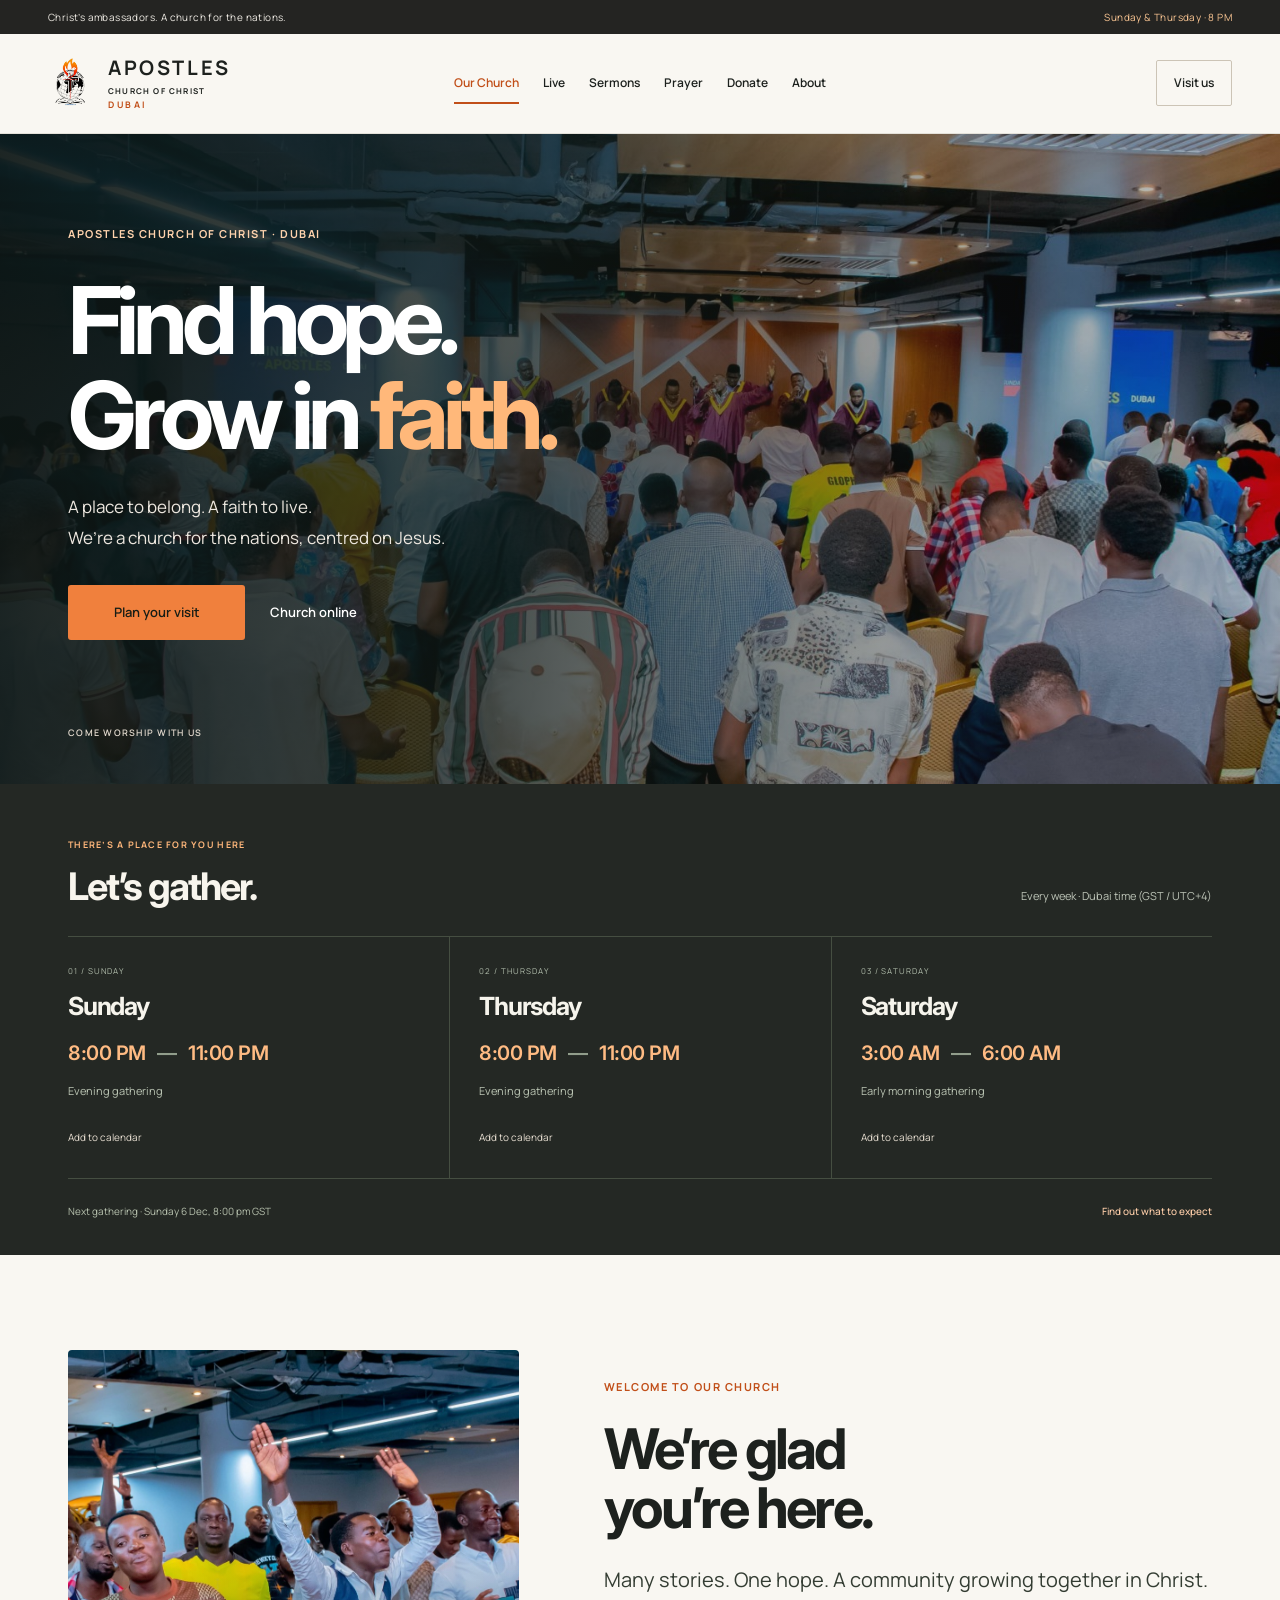
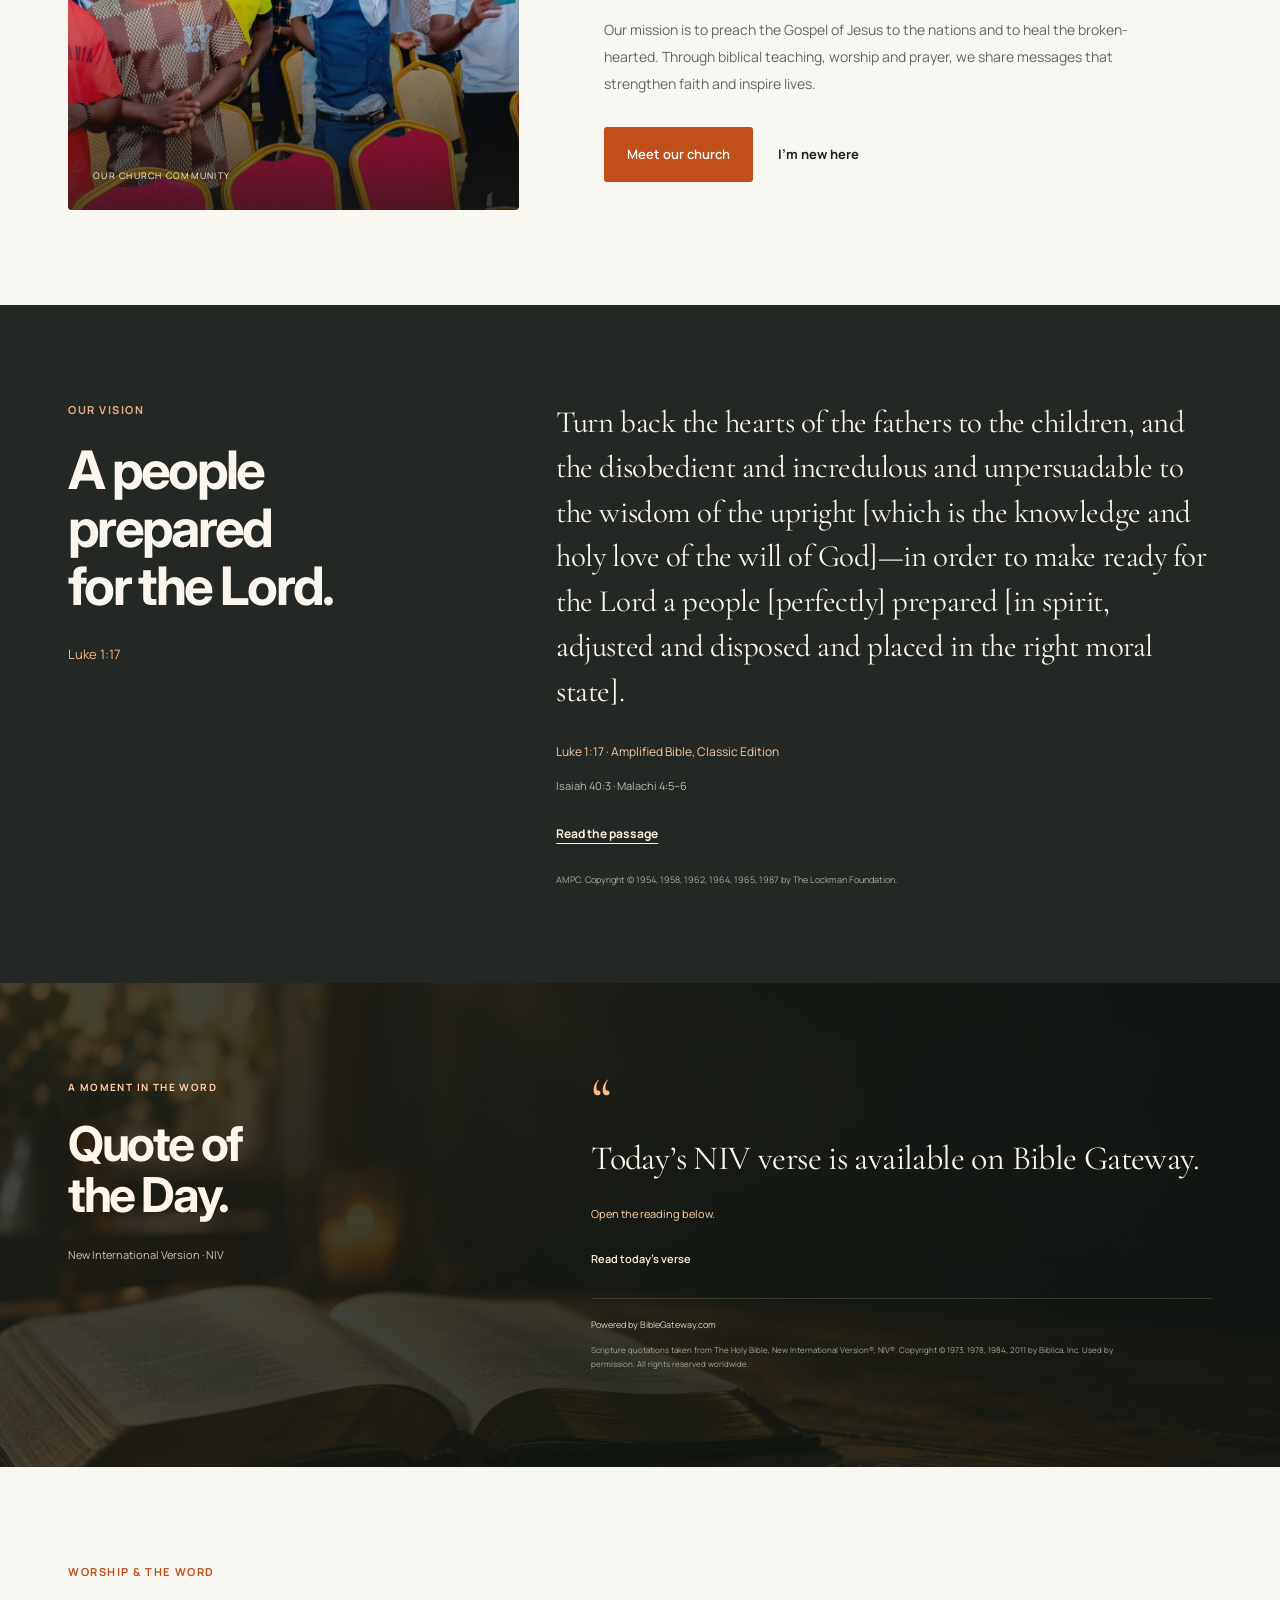
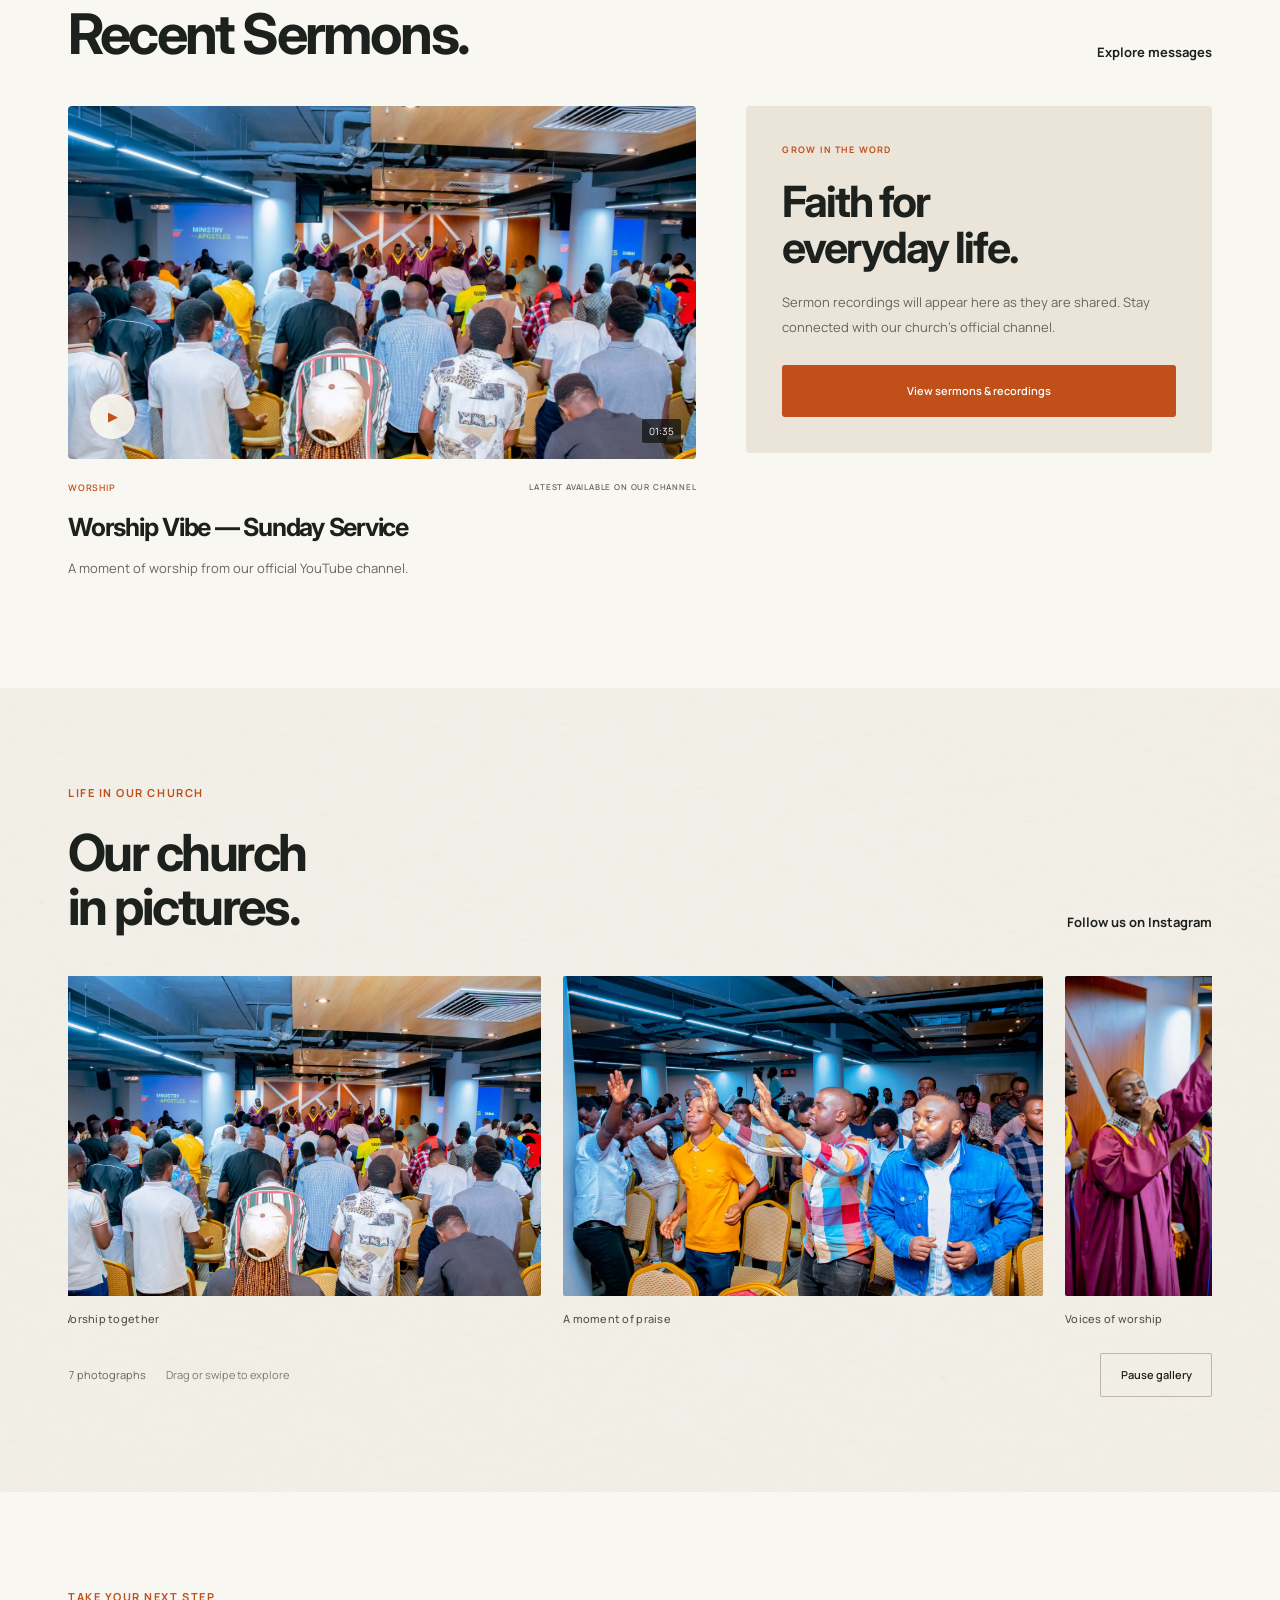
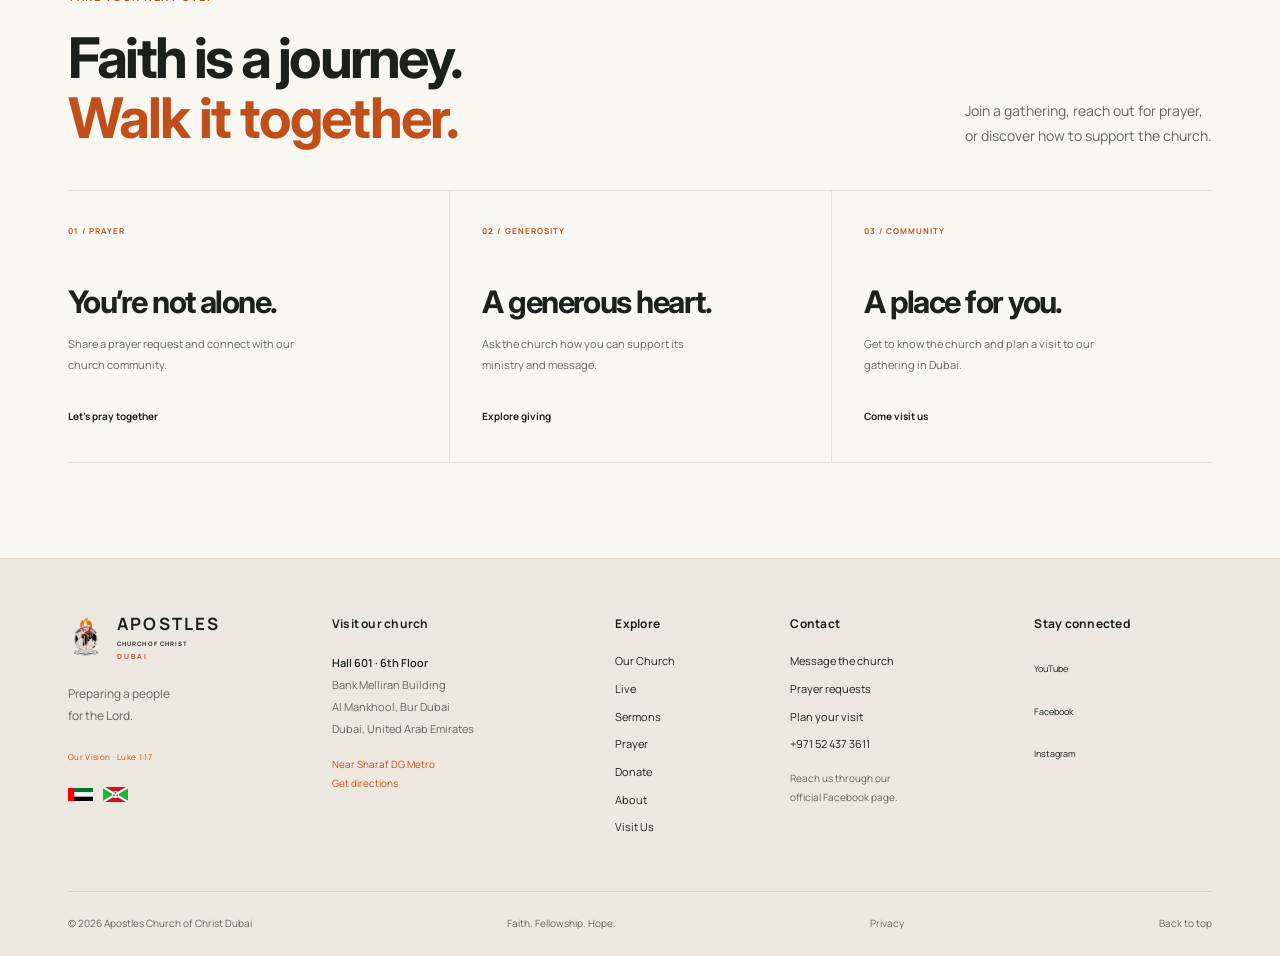
==== index.html @ d935168f "Add files via upload" ====
<!doctype html>
<html lang="en"><head><meta charset="utf-8"><meta name="viewport" content="width=device-width,initial-scale=1,viewport-fit=cover"><title>Our Church — Apostles Church of Christ Dubai</title><meta name="description" content="A place to belong. A faith to live. Meet Apostles Church of Christ Dubai, worship online, and connect with our community."><meta name="theme-color" content="#f9f7f2"><meta property="og:title" content="Our Church — Apostles Church of Christ Dubai"><meta property="og:description" content="A place to belong. A faith to live. Meet Apostles Church of Christ Dubai, worship online, and connect with our community."><meta property="og:type" content="website"><link rel="icon" href="assets/logo.png"><link rel="stylesheet" href="assets/fonts.css"><link rel="stylesheet" href="styles.css"><script src="config.js" defer></script><script src="assets/hls.min.js" defer></script><script src="welcome.js" defer></script><script src="app.js" defer></script><script src="schedule.js" defer></script><script src="church.js" defer></script><script src="gallery.js" defer></script></head><body id="top" data-page="our-church"><div class="welcome-intro" id="welcome-intro" role="dialog" aria-modal="true" aria-labelledby="welcome-title" hidden><div class="welcome-glow" aria-hidden="true"></div><div class="welcome-inner"><div class="welcome-logo"><span class="welcome-ring" aria-hidden="true"></span><img src="assets/logo.png" width="180" height="192" alt=""></div><p class="welcome-eyebrow">APOSTLES CHURCH OF CHRIST · DUBAI</p><h2 id="welcome-title">Welcome to<br><em>Our Church</em></h2><p class="welcome-tagline">Faith. Fellowship. Hope.</p><span class="welcome-progress" aria-hidden="true"></span><button id="welcome-skip" type="button">Enter the website </button></div></div><a class="skip-link" href="#main">Skip to content</a><div class="topline"><span>Christ’s ambassadors. A church for the nations.</span><a href="visit.html">Sunday &amp; Thursday · 8 PM </a></div>
    <header class="header"><div class="header-brand"><a class="brand" href="index.html" aria-label="Apostles Church of Christ Dubai home"><img src="assets/logo.png" width="54" height="58" alt="Apostles Church of Christ logo"><span>APOSTLES<span class="brand-small">CHURCH OF CHRIST <b>DUBAI</b></span></span></a></div><button class="menu-toggle" aria-controls="navigation" aria-expanded="false" aria-label="Open menu"><span></span><span></span></button><nav id="navigation" aria-label="Main navigation"><a href="index.html" aria-current="page">Our Church</a><a href="live.html">Live</a><a href="sermons.html">Sermons</a><a href="prayer.html">Prayer</a><a href="donate.html">Donate</a><a href="about.html">About</a></nav><a class="header-visit" href="visit.html"> Visit us </a></header><main id="main"><section class="photo-hero" id="home"><img class="photo-hero-bg" src="assets/gallery/worship-hall.jpg" alt="" width="1536" height="1024" fetchpriority="high"><div class="hero-shade"></div><div class="wrap photo-hero-inner"><p class="eyebrow" data-reveal>APOSTLES CHURCH OF CHRIST · DUBAI</p><h1 data-reveal>Find hope.<br>Grow in <span>faith.</span></h1><p class="photo-hero-description" data-reveal>A place to belong. A faith to live.<br>We’re a church for the nations, centred on Jesus.</p><div class="actions" data-reveal><a class="button" href="visit.html">Plan your visit</a><a class="hero-outline" href="live.html">Church online</a></div><div class="hero-bottom"><a href="#service-times">COME WORSHIP WITH US</a></div></div></section><section class="service-section" id="service-times"><div class="wrap"><div class="service-heading"><div><p class="eyebrow">THERE’S A PLACE FOR YOU HERE</p><h2 data-reveal>Let’s gather.</h2></div><p>Every week · Dubai time (GST / UTC+4)</p></div><div class="service-grid"><article class="service-card" data-reveal><span class="service-index">01 / SUNDAY</span><h3>Sunday</h3><p class="service-clock">8:00 PM <span>—</span> 11:00 PM</p><p>Evening gathering</p><button class="calendar-link" data-add-calendar="sunday">Add to calendar </button></article><article class="service-card" data-reveal><span class="service-index">02 / THURSDAY</span><h3>Thursday</h3><p class="service-clock">8:00 PM <span>—</span> 11:00 PM</p><p>Evening gathering</p><button class="calendar-link" data-add-calendar="thursday">Add to calendar </button></article><article class="service-card" data-reveal><span class="service-index">03 / SATURDAY</span><h3>Saturday</h3><p class="service-clock">3:00 AM <span>—</span> 6:00 AM</p><p>Early morning gathering</p><button class="calendar-link" data-add-calendar="saturday">Add to calendar </button></article></div><div class="next-service"><p id="next-gathering">Join us on Sunday, Thursday or early Saturday morning.</p><a href="visit.html">Find out what to expect </a></div></div></section><section class="home-welcome section wrap"><div class="welcome-photo" data-reveal><img src="assets/gallery/congregation-worship.jpg" alt="Our church community worshipping together" width="1536" height="1024" loading="lazy"><span>OUR CHURCH COMMUNITY</span></div><div class="welcome-copy"><p class="eyebrow" data-reveal>WELCOME TO OUR CHURCH</p><h2 data-reveal>We’re glad<br>you’re here.</h2><p class="lead" data-reveal>Many stories. One hope. A community growing together in Christ.</p><p data-reveal>Our mission is to preach the Gospel of Jesus to the nations and to heal the broken-hearted. Through biblical teaching, worship and prayer, we share messages that strengthen faith and inspire lives.</p><div class="actions" data-reveal><a class="button" href="about.html">Meet our church </a><a class="text-link" href="visit.html">I’m new here </a></div></div></section><section class="church-vision section" id="our-vision"><div class="wrap vision-layout"><div class="vision-heading" data-reveal><p class="eyebrow">OUR VISION</p><h2>A people<br>prepared<br>for the Lord.</h2><p class="vision-book">Luke 1:17</p></div><div class="vision-scripture" data-reveal><blockquote>Turn back the hearts of the fathers to the children, and the disobedient and incredulous and unpersuadable to the wisdom of the upright [which is the knowledge and holy love of the will of God]—in order to make ready for the Lord a people [perfectly] prepared [in spirit, adjusted and disposed and placed in the right moral state].</blockquote><p class="vision-reference">Luke 1:17 · Amplified Bible, Classic Edition</p><p class="vision-cross-references">Isaiah 40:3 · Malachi 4:5–6</p><a class="text-link" href="https://www.biblegateway.com/passage/?search=Luke%201%3A17&amp;version=AMPC" target="_blank" rel="noopener noreferrer">Read the passage</a><p class="vision-credit">AMPC. Copyright © 1954, 1958, 1962, 1964, 1965, 1987 by The Lockman Foundation.</p></div></div></section><section class="daily-verse-section section" id="daily-verse"><img class="daily-verse-bg" src="assets/bible-background-v4.webp" alt="" width="1672" height="941" loading="lazy"><div class="verse-shade"></div><div class="wrap verse-content"><div class="verse-label" data-reveal><p class="eyebrow">A MOMENT IN THE WORD</p><h2>Quote of<br>the Day.</h2><p>New International Version · NIV</p></div><div class="verse-reading" data-reveal><span class="verse-quote-mark" aria-hidden="true">“</span><blockquote id="daily-verse-text">Take a moment to pause, reflect and read today’s NIV verse.</blockquote><p id="daily-verse-reference">NIV · Verse of the Day</p><p id="daily-verse-date" class="verse-date"></p><a id="daily-verse-link" class="verse-read-link" href="https://www.biblegateway.com/votd/get/?format=html&amp;version=NIV" target="_blank" rel="noopener noreferrer">Read today’s verse </a><div class="verse-attribution"><a href="https://www.biblegateway.com/" target="_blank" rel="noopener noreferrer">Powered by BibleGateway.com</a><p>Scripture quotations taken from The Holy Bible, New International Version®, NIV®. Copyright © 1973, 1978, 1984, 2011 by Biblica, Inc. Used by permission. All rights reserved worldwide.</p></div></div></div></section><section class="recent-section section wrap" id="messages"><div class="section-heading"><div><p class="eyebrow" data-reveal>WORSHIP &amp; THE WORD</p><h2 data-reveal>Recent Sermons.</h2></div><a class="text-link" href="sermons.html">Explore messages </a></div><div class="recent-sermon-grid"><article class="recording-feature" data-reveal><button class="recording-thumb" data-video="G9IpNCJlAVc" aria-label="Play Worship Vibe — Sunday Service"><img src="assets/gallery/worship-hall.jpg" alt="Photograph of our church worship gathering" width="1536" height="1024" loading="lazy"><span class="round-play" aria-hidden="true">▶</span><span class="video-duration">01:35</span></button><div class="recording-meta"><span>WORSHIP</span><span>LATEST AVAILABLE ON OUR CHANNEL</span></div><h3><button class="title-button" data-video="G9IpNCJlAVc">Worship Vibe — Sunday Service </button></h3><p>A moment of worship from our official YouTube channel.</p></article><div class="sermon-preview" data-reveal><p class="eyebrow">GROW IN THE WORD</p><h3>Faith for<br>everyday life.</h3><p>Sermon recordings will appear here as they are shared. Stay connected with our church’s official channel.</p><div id="recent-configured-sermons"></div><a class="button" href="sermons.html">View sermons &amp; recordings </a></div></div></section><section class="church-gallery section" id="church-gallery"><div class="wrap"><div class="section-heading"><div><p class="eyebrow" data-reveal>LIFE IN OUR CHURCH</p><h2 data-reveal>Our church<br>in pictures.</h2></div><a class="text-link" href="https://www.instagram.com/apostles_church_of_christ/" target="_blank" rel="noopener noreferrer">Follow us on Instagram</a></div><div class="gallery-shell" data-gallery data-gallery-mode="continuous"><div class="gallery-viewport" id="gallery-viewport" tabindex="0" role="region" aria-label="Church photographs"><div class="gallery-track"><div class="gallery-sequence"><figure class="gallery-slide"><img src="assets/gallery/worship-hall.jpg" alt="The church congregation worshipping with the choir at the front of the hall" width="1536" height="1024" loading="lazy" decoding="async" draggable="false"><figcaption>Worship together</figcaption></figure><figure class="gallery-slide"><img src="assets/gallery/congregation-praise.jpg" alt="Members of the congregation worshipping with hands raised" width="1536" height="1024" loading="lazy" decoding="async" draggable="false"><figcaption>A moment of praise</figcaption></figure><figure class="gallery-slide gallery-portrait"><img src="assets/gallery/choir-singer.jpg" alt="A choir singer holding a microphone and raising his hand during worship" width="1024" height="1536" loading="lazy" decoding="async" draggable="false"><figcaption>Voices of worship</figcaption></figure><figure class="gallery-slide"><img src="assets/gallery/choir-monochrome.jpg" alt="Black and white photograph of the church choir singing before the congregation" width="1536" height="1024" loading="lazy" decoding="async" draggable="false"><figcaption>Our church choir</figcaption></figure><figure class="gallery-slide"><img src="assets/gallery/congregation-worship.jpg" alt="The congregation singing and worshipping together" width="1536" height="1024" loading="lazy" decoding="async" draggable="false"><figcaption>Gathered in faith</figcaption></figure><figure class="gallery-slide"><img src="assets/gallery/choir-gathering.jpg" alt="The choir leading worship in front of the church congregation" width="1536" height="1024" loading="lazy" decoding="async" draggable="false"><figcaption>Worship and fellowship</figcaption></figure><figure class="gallery-slide"><img src="assets/gallery/congregation-seated.jpg" alt="The congregation seated together during a church gathering" width="1536" height="1024" loading="lazy" decoding="async" draggable="false"><figcaption>Life in our church</figcaption></figure></div></div></div><div class="gallery-toolbar"><p class="gallery-position">7 photographs <span>Drag or swipe to explore</span></p><div class="gallery-controls"><button type="button" data-gallery-pause aria-controls="gallery-viewport" hidden>Pause gallery</button></div></div></div></div></section><section class="pathways wrap section"><div class="section-heading"><div><p class="eyebrow">TAKE YOUR NEXT STEP</p><h2>Faith is a journey.<br><em>Walk it together.</em></h2></div><p>Join a gathering, reach out for prayer,<br>or discover how to support the church.</p></div><div class="pathway-grid"><a href="prayer.html" class="pathway"><span class="pathway-number">01 / PRAYER</span><h3>You’re not alone.</h3><p>Share a prayer request and connect with our church community.</p><span class="text-link">Let’s pray together </span></a><a href="donate.html" class="pathway"><span class="pathway-number">02 / GENEROSITY</span><h3>A generous heart.</h3><p>Ask the church how you can support its ministry and message.</p><span class="text-link">Explore giving </span></a><a href="visit.html" class="pathway"><span class="pathway-number">03 / COMMUNITY</span><h3>A place for you.</h3><p>Get to know the church and plan a visit to our gathering in Dubai.</p><span class="text-link">Come visit us </span></a></div></section></main><footer class="footer-new"><div class="wrap"><div class="footer-grid"><div class="footer-brand"><a class="brand" href="index.html" aria-label="Apostles Church of Christ Dubai home"><img src="assets/logo.png" width="54" height="58" alt="Apostles Church of Christ logo"><span>APOSTLES<span class="brand-small">CHURCH OF CHRIST <b>DUBAI</b></span></span></a><p>Preparing a people<br>for the Lord.</p><a class="footer-scripture" href="about.html#our-vision">Our Vision · Luke 1:17</a><div class="footer-flags" aria-label="United Arab Emirates and Burundi"><img src="assets/flag-uae.svg" width="25" height="15" alt="United Arab Emirates flag" title="United Arab Emirates"><img src="assets/flag-burundi.svg" width="25" height="15" alt="Burundi flag" title="Burundi"></div></div><div class="footer-column"><h2>Visit our church</h2><address><strong>Hall 601 · 6th Floor</strong><br>Bank Melliran Building<br>Al Mankhool, Bur Dubai<br>Dubai, United Arab Emirates</address><a class="footer-map" href="https://www.google.com/maps/search/?api=1&query=Bank+Melliran+Building+Al+Mankhool+Bur+Dubai" target="_blank" rel="noopener noreferrer">Near Sharaf DG Metro<br>Get directions</a></div><div class="footer-column"><h2>Explore</h2><a href="index.html">Our Church</a><a href="live.html">Live</a><a href="sermons.html">Sermons</a><a href="prayer.html">Prayer</a><a href="donate.html">Donate</a><a href="about.html">About</a><a href="visit.html">Visit Us</a></div><div class="footer-column"><h2>Contact</h2><a href="https://www.facebook.com/apostlesdubai/" target="_blank" rel="noopener noreferrer">Message the church</a><a href="prayer.html">Prayer requests</a><a href="visit.html">Plan your visit</a><a class="configured-email" hidden></a><a class="configured-phone" href="tel:+971524373611">+971 52 437 3611</a><p>Reach us through our<br>official Facebook page.</p></div><div class="footer-column"><h2>Stay connected</h2><a class="social-pill" href="https://www.youtube.com/@Apostleschurchofchristdubai" target="_blank" rel="noopener noreferrer">YouTube</a><a class="social-pill" href="https://www.facebook.com/apostlesdubai/" target="_blank" rel="noopener noreferrer">Facebook</a><a class="social-pill" href="https://www.instagram.com/apostles_church_of_christ/" target="_blank" rel="noopener noreferrer">Instagram</a></div></div><div class="footer-bottom"><span>© <span id="year">2026</span> Apostles Church of Christ Dubai</span><span>Faith. Fellowship. Hope.</span><button class="subtle-link" id="privacy-open">Privacy</button><a href="#top">Back to top</a></div></div></footer><div class="toast" id="toast" role="status" aria-live="polite"></div><dialog id="video-dialog" class="video-dialog" aria-labelledby="video-dialog-title"><div class="dialog-bar"><h2 id="video-dialog-title">Worship Vibe</h2><button class="close-dialog" aria-label="Close video">Close</button></div><div id="dialog-player"></div><p>Having trouble playing? <a href="https://www.youtube.com/watch?v=G9IpNCJlAVc" target="_blank" rel="noopener noreferrer">Watch on YouTube </a></p></dialog><dialog id="privacy-dialog" class="privacy-dialog" aria-labelledby="privacy-title"><div class="dialog-bar"><h2 id="privacy-title">Your privacy</h2><button class="close-dialog" aria-label="Close privacy notice">Close</button></div><p>This website does not use analytics, advertising cookies or accounts. Prayer drafts stay in this page’s memory and are cleared when you leave or reload. They are not sent or stored by this website. A temporary browser-tab flag remembers that you have seen the welcome animation; it contains no personal information.</p><p>A prayer request is shared only when you copy it and choose to send it yourself through the church’s Facebook page. The daily NIV verse connects to Bible Gateway automatically. Any configured donation checkout belongs to its external provider; this website does not process payments.</p><p>YouTube connects only after you choose to play a YouTube video or open a YouTube link. YouTube, Facebook and payment providers use their own privacy policies. The church introduction, images and fonts are hosted with this website.</p></dialog><noscript><div class="noscript">The video controls and prayer draft need JavaScript. You can still read our church information and visit <a href="https://www.youtube.com/@Apostleschurchofchristdubai">YouTube</a> or <a href="https://www.facebook.com/apostlesdubai/">Facebook</a>.</div></noscript></body></html>
---- assets/fonts.css ----
@font-face {
  font-family: 'Cormorant Garamond';
  font-style: normal;
  font-weight: 400;
  font-display: swap;
  src: url(fonts/font-0.ttf) format('truetype');
}
@font-face {
  font-family: 'Cormorant Garamond';
  font-style: normal;
  font-weight: 500;
  font-display: swap;
  src: url(fonts/font-1.ttf) format('truetype');
}
@font-face {
  font-family: 'Cormorant Garamond';
  font-style: normal;
  font-weight: 600;
  font-display: swap;
  src: url(fonts/font-2.ttf) format('truetype');
}
@font-face {
  font-family: 'Manrope';
  font-style: normal;
  font-weight: 400;
  font-display: swap;
  src: url(fonts/font-3.ttf) format('truetype');
}
@font-face {
  font-family: 'Manrope';
  font-style: normal;
  font-weight: 500;
  font-display: swap;
  src: url(fonts/font-4.ttf) format('truetype');
}
@font-face {
  font-family: 'Manrope';
  font-style: normal;
  font-weight: 600;
  font-display: swap;
  src: url(fonts/font-5.ttf) format('truetype');
}
@font-face {
  font-family: 'Manrope';
  font-style: normal;
  font-weight: 700;
  font-display: swap;
  src: url(fonts/font-6.ttf) format('truetype');
}

@font-face {
  font-family: 'Inter';
  font-style: normal;
  font-weight: 100 900;
  font-display: swap;
  src: url(fonts/Inter-variable.ttf) format('truetype');
}
---- styles.css ----
:root{--paper:#f9f7f2;--white:#fff;--ink:#242422;--muted:#66655f;--line:#e4e1d9;--orange:#b74713;--orange-bright:#ff8a00;--red:#b62817;--serif:'Cormorant Garamond',Georgia,serif;--sans:Manrope,Arial,sans-serif}*{box-sizing:border-box}html{scroll-behavior:smooth;scroll-padding-top:100px}body{margin:0;background:var(--paper);color:var(--ink);font-family:var(--sans);font-size:14px;line-height:1.8}button,a,input{ -webkit-tap-highlight-color:transparent}a{color:inherit;text-decoration:none}button{font:inherit;color:inherit;cursor:pointer}button:disabled{cursor:wait}button,a{touch-action:manipulation}img{max-width:100%;display:block}button{border:0}button:focus-visible,a:focus-visible,summary:focus-visible,audio:focus-visible{outline:3px solid var(--orange);outline-offset:5px}[hidden]{display:none!important}::selection{background:#ffd7bb}.wrap{max-width:1240px;margin:auto;padding:0 48px}.topline{padding:8px 48px;background:#242422;color:#eeeae3;display:flex;justify-content:space-between;font-size:10px;letter-spacing:.04em}.topline a{color:#fbc693}.header{max-width:1440px;margin:auto;padding:22px 48px;display:flex;justify-content:space-between;align-items:center;gap:30px}.brand{display:flex;align-items:center;gap:13px;line-height:1.15;font-size:20px;letter-spacing:.13em;font-weight:700}.brand img{object-fit:contain;width:47px;height:54px;mix-blend-mode:multiply}.brand-small{display:block;font-size:8px;letter-spacing:.15em;margin-top:7px}.brand-small b{display:block;margin-top:5px;color:var(--orange);font-size:9px;letter-spacing:.28em}nav{display:flex;align-items:center;gap:28px;font-size:12px;font-weight:600}nav>a:not(.button){position:relative}nav>a:not(.button):hover{color:var(--orange)}.button{display:inline-flex;align-items:center;justify-content:center;gap:25px;background:var(--orange);color:white;padding:15px 22px;min-height:50px;font-size:12px;font-weight:600;border-radius:3px;transition:background .2s,transform .2s}.button:hover{background:#933910;transform:translateY(-2px)}.button span{font-size:18px;line-height:1}.button-small{padding:11px 18px;min-height:44px;gap:20px}.menu-toggle{display:none}.hero{display:grid;grid-template-columns:1.05fr 1fr;gap:35px;padding-top:32px;padding-bottom:62px;align-items:center}.eyebrow{font-size:10px;font-weight:700;letter-spacing:.18em;text-transform:uppercase;color:var(--orange);margin:0 0 23px}.tiny-cross{font-size:19px;vertical-align:middle;margin-right:8px}h1,h2,h3,p{margin-top:0}h1,h2,h3{font-family:var(--serif);font-weight:500;line-height:1.04;letter-spacing:-.04em}h1{font-size:clamp(60px,5.8vw,85px);margin-bottom:26px}h1 em,h2 em{font-weight:400;color:var(--orange);letter-spacing:-.035em}h2{font-size:58px;margin-bottom:0}h3{font-size:34px;letter-spacing:-.025em}.hero-description{font-size:14px;line-height:1.9;color:var(--muted);margin-bottom:28px}.actions{display:flex;align-items:center;gap:25px;flex-wrap:wrap}.text-link{display:inline-flex;align-items:center;gap:15px;font-size:12px;font-weight:700;background:none;padding:0}.text-link:hover,.subtle-link:hover{color:var(--orange)}.play-outline{width:30px;height:30px;border:1px solid #bdbbb4;border-radius:50%;display:grid;place-items:center;font-size:19px}.hero-note{display:flex;align-items:center;gap:15px;color:var(--muted);font-size:10px;letter-spacing:.09em;margin-top:48px}.note-line{width:33px;height:1px;background:var(--orange)}.hero-art{position:relative;height:570px;margin-left:8px;margin-right:12px;border-radius:220px 220px 4px 4px;background:#331227}.pastor{height:100%;width:100%;object-fit:cover;object-position:center 25%;border-radius:inherit}.hero-art:before{content:'';position:absolute;border:1px solid #e9c5a0;border-radius:inherit;inset:15px -12px -12px 12px;z-index:-1}.hero-art:after{content:'';position:absolute;inset:0;background:linear-gradient(0deg,rgba(12,7,12,.75),transparent 55%);border-radius:inherit;pointer-events:none}.photo-label{position:absolute;left:28px;bottom:28px;color:white;z-index:1;display:flex;gap:15px;align-items:center;font-size:12px;line-height:1.8}.photo-label strong{font-weight:500;color:#fff1dc}.label-cross{font-size:33px;color:#ffb366}.vertical-label{position:absolute;top:47%;right:-42px;writing-mode:vertical-rl;font-size:8px;letter-spacing:.22em;color:var(--muted)}.welcome-strip{display:flex;justify-content:space-between;align-items:center;border-top:1px solid var(--line);border-bottom:1px solid var(--line);padding-top:25px;padding-bottom:25px;gap:20px}.welcome-strip>div{display:flex;align-items:center;gap:17px}.strip-icon{font-size:27px;color:var(--orange)}.welcome-strip strong{display:block;font-size:12px}.welcome-strip small{font-size:11px;color:var(--muted)}.section{padding-top:100px;padding-bottom:100px}.about{display:grid;grid-template-columns:1fr 1.1fr;gap:80px}.about-copy{padding-top:25px}.about-copy .lead{font-size:20px;line-height:1.65;font-weight:500;margin-bottom:23px}.about-copy>p:not(.lead){color:var(--muted);font-size:13px;margin-bottom:28px;line-height:2}.scripture{background:#eee9e1;text-align:center;padding:55px 0;position:relative;overflow:hidden}.scripture .wrap{position:relative}.quote-mark{font-family:var(--serif);color:var(--orange);font-size:70px;display:block;line-height:.8}.scripture blockquote{font-family:var(--serif);font-size:43px;line-height:1.15;margin:7px auto 25px}.scripture blockquote em{color:var(--orange)}.scripture p{font-size:9px;letter-spacing:.19em;font-weight:600;margin:0}.scripture-decoration{position:absolute;right:60px;top:20px;font-size:125px;color:#dbd1c4;font-weight:400}.online{background:#252725;color:#f9f7f2}.section-heading{display:flex;align-items:end;justify-content:space-between;gap:30px;margin-bottom:42px}.section-heading>p{font-size:12px;color:var(--muted);margin:0;max-width:330px}.online h2 em{color:#ffb77d}.online .eyebrow{color:#ffb77d}.online .section-heading>p{color:#b9bcb6}.online-grid{display:grid;grid-template-columns:1.55fr 1fr;gap:40px}.screen{background:#1b1d1b;border:1px solid #474a44;border-radius:5px;align-self:start;overflow:hidden}.screen-top{display:flex;align-items:center;gap:8px;padding:13px 17px;font-size:10px;letter-spacing:.03em}.screen-time{margin-left:auto;color:#a4a7a0;font-size:9px}.status-dot{height:6px;width:6px;border-radius:50%;background:#b5b9ac}.status-dot.available{background:#ff994b}.player-area{aspect-ratio:16/9;position:relative;background:#161716}.player-area>img,.player-area>video,.player-area>iframe{width:100%;height:100%;object-fit:cover;border:0;position:absolute;inset:0}.player-area .intro-play{position:absolute;inset:0;display:flex;align-items:center;justify-content:end;flex-direction:column;gap:8px;padding-bottom:22px;background:linear-gradient(0deg,#14191477,transparent 35%);color:white}.intro-play>span{width:36px;height:36px;border:1px solid #ffffff7f;border-radius:50%;display:grid;place-items:center;font-size:11px;background:#242422aa}.intro-play small{font-size:8px;letter-spacing:.14em}.player-notice{padding:12px 17px;color:#b8bcb3;font-size:10px;min-height:42px}.mode-switch{display:flex;background:#343832;padding:4px;border-radius:5px;margin-bottom:27px}.mode-switch button{width:50%;padding:11px;background:none;color:#d4d9cf;border-radius:3px;font-size:12px}.mode-switch [aria-selected=true]{background:#f6f3eb;color:#242422;font-weight:700}.online-side h3{font-size:35px;line-height:1.13;margin-bottom:16px}.online-side .eyebrow{font-size:9px;margin-bottom:18px}.online-side p:not(.eyebrow){color:#b9bcb6;font-size:12px;line-height:1.9;max-width:300px;margin-bottom:22px}.online-side .button{background:#ef7c35;color:#21180f;width:100%;margin-bottom:15px}.online-side .button:hover{background:#ffad75}.subtle-link{font-size:10px;display:block;background:none;padding:0}.online-side .subtle-link{color:#d1d6c9}.online-footnote{margin-top:25px;padding-top:18px;border-top:1px solid #42453e;color:#b0b5a9;font-size:9px}.online-footnote span{color:#ffb77d;margin-right:8px}.online-side audio{width:100%;margin-bottom:20px}.message-grid{display:grid;grid-template-columns:1.1fr 1fr;gap:65px}.message-thumbnail{padding:0;display:block;width:100%;aspect-ratio:16/9;overflow:hidden;position:relative;background:#ddd;border-radius:4px}.message-thumbnail img{width:100%;height:100%;object-fit:cover;transition:transform .4s}.message-thumbnail:hover img{transform:scale(1.03)}.round-play{position:absolute;left:22px;bottom:20px;width:45px;height:45px;border-radius:50%;background:#faf8f0eb;display:grid;place-items:center;font-size:13px;color:var(--orange)}.video-duration{position:absolute;right:15px;bottom:16px;background:#111b;color:white;padding:3px 7px;font-size:10px;border-radius:2px}.message-meta{display:flex;justify-content:space-between;font-size:8px;font-weight:700;letter-spacing:.1em;color:var(--orange);margin:20px 0 13px;gap:10px}.message-meta span+span{color:var(--muted)}.featured-message h3{margin-bottom:12px;font-size:30px;line-height:1.17}.title-button{background:none;padding:0;text-align:left;font:inherit;letter-spacing:inherit}.title-button span{font-family:var(--sans);font-size:18px}.featured-message>p{font-size:11px;color:var(--muted)}.message-collections>a{padding:26px 0;border-bottom:1px solid var(--line);display:flex;gap:20px;align-items:center}.message-collections>a:first-child{border-top:1px solid var(--line)}.collection-number{font-size:11px;color:var(--orange);align-self:start;padding-top:6px}.message-collections .eyebrow{font-size:8px;color:var(--muted);margin-bottom:9px;letter-spacing:.12em}.message-collections h3{font-size:29px;margin-bottom:8px}.message-collections p:not(.eyebrow){font-size:10px;color:var(--muted);margin-bottom:0}.collection-arrow{margin-left:auto;font-size:22px;color:var(--orange)}.message-collections>a:hover h3{color:var(--orange)}.gatherings{background:#f0ede5}.event{display:grid;grid-template-columns:1.35fr 1fr;gap:45px;align-items:center}.event-image{display:block;border-radius:4px;overflow:hidden;align-self:center}.event-image img{width:100%;height:auto}.pill{font-size:8px;letter-spacing:.14em;background:#e9e0d2;color:#775d3d;border-radius:30px;padding:6px 10px;font-weight:700;display:inline-block;margin-bottom:18px}.event h3{font-size:38px;margin-bottom:14px}.event-verse{font-family:var(--serif);font-size:21px;font-style:italic;line-height:1.35;margin-bottom:24px}.event-verse span{font-family:var(--sans);font-style:normal;font-size:9px;color:var(--muted)}.event-details{font-size:10px;line-height:1.6;margin:0 0 23px}.event-details div{display:flex;gap:18px;margin-bottom:7px}.event-details dt{width:38px;color:var(--muted)}.event-details dd{margin:0;font-weight:600}.visit{display:grid;grid-template-columns:1fr 1fr;gap:80px}.visit h2{margin-bottom:26px}.visit-copy>p:not(.eyebrow){font-size:12px;color:var(--muted);max-width:350px}.visit address{font-style:normal;font-size:13px;margin:29px 0 18px;line-height:2;color:var(--muted)}.visit address strong{color:var(--ink)}.metro-note{font-size:10px;color:var(--orange);margin-bottom:25px}.metro-note span{font-size:15px;margin-right:8px}.visit .actions{gap:22px}.visit-copy .visit-confirm{font-size:10px!important;margin-top:22px;line-height:1.8}.location-card{background:#eae5db;border:1px solid #e3dccf;border-radius:4px;padding:28px 34px;position:relative;overflow:hidden}.location-card .eyebrow{font-size:9px;margin-bottom:21px}.location-card h3{font-size:36px;margin-bottom:3px}.location-card>p:not(.eyebrow){font-size:11px;color:var(--muted)}.location-mark{position:absolute;right:35px;top:18px;font-size:80px;color:#c27c4975}.location-route{display:grid;grid-template-columns:12px 1fr;align-items:center;column-gap:10px;font-size:11px;margin:23px 0}.route-stop{width:8px;height:8px;border:2px solid var(--orange);border-radius:50%}.route-line{height:24px;width:1px;margin-left:3px;background:#b78968;grid-column:1;grid-row:2}.church-stop{grid-column:1;grid-row:3;background:var(--orange)}.location-route strong:last-child{grid-row:3}.location-card .text-link{font-size:10px}.visit-faq{margin-top:22px}details{border-bottom:1px solid var(--line);padding:15px 0}summary{font-size:11px;cursor:pointer;list-style:none;display:flex;justify-content:space-between;align-items:center;font-weight:600;gap:12px}summary::-webkit-details-marker{display:none}summary:after{content:'+';color:var(--orange);font-size:21px;line-height:1}details[open] summary:after{content:'−'}details p{font-size:11px;color:var(--muted);padding-top:12px;margin-bottom:5px}.prayer{background:#a93915;color:#fff7eb}.prayer-inner{display:grid;grid-template-columns:1.1fr 1fr;gap:90px;align-items:center}.prayer .eyebrow{color:#ffc99c}.prayer h2 em{color:#f7caa4}.prayer-inner>div+div p{font-size:13px;color:#ffe8d4;max-width:320px;margin-bottom:25px;line-height:1.9}.button-light{background:#fff6e8;color:#853416}.button-light:hover{background:#ffe0c4}.prayer small{display:block;margin-top:18px;font-size:9px;color:#f6c9ac}.footer{padding-top:50px;padding-bottom:25px}.footer-top{display:flex;justify-content:space-between;align-items:center;gap:35px;padding-bottom:36px}.footer-top>p{font-size:11px;color:var(--muted);margin:0}.footer-links{display:flex;gap:24px;font-size:11px;font-weight:600}.footer-bottom{display:flex;justify-content:space-between;align-items:center;padding-top:22px;border-top:1px solid var(--line);font-size:9px;color:var(--muted);gap:15px}.footer-bottom .subtle-link{font-size:9px}.skip-link{position:fixed;top:-100px;left:20px;background:white;padding:10px;z-index:50}.skip-link:focus{top:10px}.toast{position:fixed;bottom:25px;left:50%;transform:translateX(-50%);padding:12px 23px;border-radius:4px;background:#242422;color:white;font-size:12px;z-index:20;opacity:0;pointer-events:none;transition:opacity .2s}.toast.visible{opacity:1}dialog{border:0;background:var(--paper);color:var(--ink);border-radius:6px;padding:22px;max-height:90vh;overflow:auto}dialog::backdrop{background:#111b;backdrop-filter:blur(5px)}.video-dialog{width:min(900px,94vw)}.dialog-bar{display:flex;justify-content:space-between;gap:20px;align-items:center;margin-bottom:16px}.dialog-bar h2{font-size:27px;margin:0}.close-dialog{background:#e7e3db;width:36px;height:36px;border-radius:50%}.video-dialog iframe{width:100%;aspect-ratio:16/9;border:0}.video-dialog>p{font-size:11px;margin:16px 0 0}.video-dialog a{text-decoration:underline}.privacy-dialog{width:min(540px,92vw);padding:30px}.privacy-dialog>p{font-size:12px;color:var(--muted)}.noscript{padding:25px;text-align:center}.noscript a{text-decoration:underline}#upcoming-events .upcoming-item{margin-top:25px;padding:22px;border:1px solid var(--line);background:var(--paper)}#upcoming-events h3{font-size:27px;margin:0 0 8px}#upcoming-events p{font-size:12px;margin:0}.error-state{padding:30px;color:#fff;text-align:center;font-size:13px;position:absolute;inset:0;display:grid;place-items:center}
@media(min-width:1500px){.header{max-width:1336px}.topline{padding-left:calc((100vw - 1240px)/2 + 48px);padding-right:calc((100vw - 1240px)/2 + 48px)}}
@media(max-width:1000px){.wrap{padding-left:32px;padding-right:32px}.header{padding:20px 32px}nav{gap:18px;font-size:11px}.hero{gap:24px}.hero-art{height:505px}.hero h1{font-size:66px}.hero .actions{gap:18px}.hero .button{padding:14px 17px;gap:13px}.about{gap:50px}.online-grid{gap:28px;grid-template-columns:1.3fr 1fr}.message-grid{gap:40px}.visit{gap:45px}.prayer-inner{gap:50px}.event{gap:30px}.section{padding-top:80px;padding-bottom:80px}.vertical-label{right:-28px}h2{font-size:53px}}
@media(max-width:760px){.topline{padding:8px 22px;font-size:8px}.topline>span{max-width:210px}.header{padding:17px 22px;position:relative;z-index:10}.brand{font-size:17px;gap:10px}.brand img{width:38px;height:45px}.brand-small{font-size:7px;margin-top:5px}.brand-small b{font-size:8px}.menu-toggle{display:flex;flex-direction:column;justify-content:center;gap:6px;background:none;width:40px;height:40px}.menu-toggle span{width:23px;height:1px;background:var(--ink);margin:auto 0}.header nav{display:none;position:absolute;top:100%;left:0;right:0;background:var(--paper);padding:25px;flex-direction:column;align-items:stretch;border-bottom:1px solid var(--line);box-shadow:0 12px 15px #25242210}.header nav.open{display:flex}.header nav>a{padding:8px;font-size:13px}.header nav .button{padding:13px;margin-top:5px}.wrap{padding-left:22px;padding-right:22px}.hero{grid-template-columns:1fr;padding-top:26px;padding-bottom:40px;gap:32px}.hero h1{font-size:66px;line-height:.99}.hero .eyebrow{font-size:9px;margin-bottom:24px}.hero-description{font-size:13px}.hero-note{margin-top:28px}.hero-art{height:450px;margin:0 10px 0 0;max-width:480px;width:calc(100% - 10px);justify-self:center;border-radius:180px 180px 4px 4px}.hero-art .pastor{object-position:center 25%}.vertical-label{font-size:7px;right:-25px}.hero .actions{gap:23px}.hero .button{padding:15px 18px}.welcome-strip{flex-wrap:wrap;gap:22px;padding-top:23px;padding-bottom:23px}.welcome-strip>div{gap:13px;flex:1 1 160px}.welcome-strip .text-link{width:100%;font-size:11px}.welcome-strip strong{font-size:11px}.welcome-strip small{font-size:10px}.strip-icon{font-size:23px}.section{padding-top:65px;padding-bottom:65px}.about{grid-template-columns:1fr;gap:26px}.about-copy{padding-top:0}.about-copy .lead{font-size:18px}.about-copy>p:not(.lead){font-size:12px}.eyebrow{font-size:9px;margin-bottom:18px}h2{font-size:49px}.scripture{padding:48px 0}.scripture blockquote{font-size:36px}.scripture-decoration{right:0;top:35px;font-size:80px;opacity:.45}.section-heading{display:block;margin-bottom:30px}.section-heading>p{margin-top:22px;font-size:11px}.section-heading>.text-link{margin-top:25px}.online-grid{grid-template-columns:1fr;gap:25px}.mode-switch{margin-bottom:25px}.online-side h3{font-size:34px}.online-side p:not(.eyebrow){max-width:100%}.online-side .button{max-width:none;width:100%}.online-footnote{margin-top:22px}.message-grid{grid-template-columns:1fr;gap:28px}.message-meta{font-size:7px}.featured-message h3{font-size:29px}.message-collections>a{padding:24px 0}.message-collections h3{font-size:28px}.event{grid-template-columns:1fr;gap:25px}.event h3{font-size:36px}.event-details{font-size:11px}.visit{grid-template-columns:1fr;gap:33px}.visit-copy>p:not(.eyebrow){max-width:100%}.location-card{padding:27px}.prayer-inner{grid-template-columns:1fr;gap:25px}.prayer-inner>div+div p{max-width:100%;font-size:12px}.footer-top{flex-wrap:wrap;gap:27px}.footer-top>p{font-size:10px}.footer-links{width:100%;justify-content:space-between}.footer-bottom{flex-wrap:wrap;gap:15px;font-size:8px}.footer-bottom>span:first-child{width:100%}.footer-bottom .subtle-link{font-size:8px}.toast{width:max-content;max-width:90vw}.video-dialog{padding:15px}.dialog-bar h2{font-size:24px}.desktop-break{display:none}}
@media(max-width:370px){.hero h1{font-size:56px}.hero-art{height:400px}.hero .actions{gap:17px}.hero .button{font-size:10px}.hero .text-link{font-size:11px}.visit .actions{gap:20px}.topline{font-size:7px}.welcome-strip>div{flex-basis:100%}}
@media(prefers-reduced-motion:reduce){html{scroll-behavior:auto}*,*:before,*:after{transition:none!important;animation:none!important}}
/* HTML5 multi-page redesign */
.header{max-width:none;display:grid;grid-template-columns:250px 1fr 250px;gap:20px;padding:22px 48px;position:sticky;top:0;background:#f9f7f2f5;backdrop-filter:blur(14px);border-bottom:1px solid var(--line);z-index:30}.header-brand{justify-self:start}.header nav{justify-content:center;gap:32px}.header nav>a{font-size:12px;position:relative;padding:10px 0}.header nav a[aria-current=page]{color:var(--orange)}.header nav a[aria-current=page]:after{content:'';position:absolute;bottom:0;left:0;right:0;height:2px;background:var(--orange)}.header-visit{justify-self:end;display:flex;align-items:center;gap:12px;padding:11px 17px;border:1px solid #ccc4b6;font-size:11px;font-weight:600;border-radius:2px}.header-visit:hover{border-color:var(--orange);color:var(--orange)}.pin-icon{font-size:19px;line-height:1}.hero-v2{background:#20221f;color:var(--paper);position:relative;overflow:hidden;padding:64px 0 50px}.hero-v2-grid{display:grid;grid-template-columns:1.12fr 1fr;gap:60px;align-items:center;position:relative;z-index:1}.hero-v2-copy .eyebrow{color:#ffb77d;font-size:9px;letter-spacing:.13em}.hero-v2 h1{font-size:clamp(64px,6.2vw,90px);line-height:.99;letter-spacing:-.04em;margin-bottom:28px}.hero-v2 h1 em{color:#ffad66;font-weight:400}.hero-v2 .hero-description{color:#c1c5bb;font-size:13px;line-height:2;margin-bottom:30px}.hero-v2 .button{background:#eb7734;color:#191c16;gap:23px}.hero-v2 .button:hover{background:#ff9e5f}.hero-v2 .text-link{color:#e9ece1}.hero-v2 .play-outline{border-color:#727769;color:#fbb986}.hero-bottom-note{display:flex;gap:12px;align-items:center;font-size:7px;letter-spacing:.09em;margin-top:50px;color:#b2b9a9;flex-wrap:wrap}.hero-bottom-note .note-line{background:#ffb577;width:25px}.verse-ref{color:#f5c598}.hero-v2-art{position:relative;min-width:0}.hero-art-frame{height:520px;border-radius:45% 45% 0 0;position:relative;background:#37152e;margin-right:14px;overflow:hidden}.hero-art-frame .pastor{object-position:center top}.hero-art-frame:after{content:'';position:absolute;inset:0;background:linear-gradient(0deg,#090b0aca,transparent 45%);pointer-events:none}.hero-art-frame .photo-label{font-size:11px;bottom:25px;left:25px}.hero-caption{padding-top:17px;display:flex;justify-content:space-between;font-size:7px;letter-spacing:.1em;gap:15px;color:#bec2b8}.hero-caption a{color:#f6c694}.hero-side-label{position:absolute;right:-25px;top:120px;writing-mode:vertical-rl;font-size:7px;letter-spacing:.16em;color:#9fa597}.hero-watermark{position:absolute;left:-180px;bottom:-470px;font-size:1100px;line-height:1;color:#a4af9808;transform:rotate(-20deg);pointer-events:none}.hero-v2+.online{border-top:1px solid #474a3e;background:#f3f0e8;color:var(--ink);padding-top:72px;padding-bottom:75px}.hero-v2+.online h2 em{color:var(--orange)}.hero-v2+.online .eyebrow{color:var(--orange)}.hero-v2+.online .section-heading>p{color:var(--muted)}.hero-v2+.online .online-side{padding:25px 29px;background:#242723;color:var(--paper);border-radius:4px}.hero-v2+.online .online-side .eyebrow{color:#ffb77d}.hero-v2+.online .online-grid{gap:26px;grid-template-columns:1.55fr 1fr}.hero-v2+.online .screen{height:100%;align-self:stretch}.hero-v2+.online .player-area{min-height:260px}.hero-v2+.online .online-footnote{margin-top:22px}.welcome-strip{margin-top:0;padding-top:32px;padding-bottom:32px}.identity-section{position:relative;overflow:hidden;background:#f9f7f2;isolation:isolate}.identity-bg{position:absolute;inset:0;z-index:-1;pointer-events:none}.rotating-logo{position:absolute;width:640px;height:685px;object-fit:contain;right:-165px;top:-170px;opacity:.095;mix-blend-mode:multiply;animation:logo-turn 65s linear infinite}.orbit{position:absolute;border:1px solid #d9b79355;border-radius:50%;width:770px;height:770px;right:-200px;top:-140px}.orbit-two{width:960px;height:960px;right:-290px;top:-235px;border-style:dashed;border-color:#dbc2a94d}.orbit-star{position:absolute;right:52%;top:22px;color:#cc8b54;font-size:26px}.identity-grid{display:grid;grid-template-columns:1.15fr 1fr;gap:65px;align-items:center}.identity-grid h2{font-size:54px;line-height:1.05;max-width:650px}.identity-grid>div>p:not(.eyebrow){font-size:13px;color:var(--muted);max-width:430px;line-height:2;margin:25px 0}.identity-video{border:1px solid #e1d9cc;background:#efeeea;border-radius:3px;overflow:hidden;box-shadow:0 18px 40px #33271b0a}.identity-video video{display:block;width:100%;aspect-ratio:16/9;object-fit:cover}.identity-video-caption{padding:14px 18px;display:flex;align-items:center;justify-content:space-between;border-top:1px solid #e1d9cc;gap:12px;color:var(--muted);font-size:7px;letter-spacing:.08em}.identity-video-caption button{font-size:8px;letter-spacing:0;background:none;color:var(--orange);padding:5px 0}.identity-paused .rotating-logo{animation-play-state:paused}.pathways{padding-bottom:85px}.pathway-grid{display:grid;grid-template-columns:repeat(3,1fr);gap:0;border-top:1px solid var(--line);border-bottom:1px solid var(--line)}.pathway{position:relative;padding:33px 29px 34px 0;transition:background .2s}.pathway+.pathway{border-left:1px solid var(--line);padding-left:32px}.pathway-number{display:block;font-size:8px;color:var(--orange);font-weight:700;letter-spacing:.13em;margin-bottom:47px}.pathway-symbol{position:absolute;right:25px;top:25px;font-size:45px;color:#bb7046}.pathway h3{font-size:31px;margin-bottom:16px}.pathway p{font-size:11px;color:var(--muted);max-width:245px;line-height:1.9;margin-bottom:25px}.pathway .text-link{font-size:10px}.pathway:hover h3{color:var(--orange)}.page-intro{padding-top:67px;padding-bottom:63px;text-align:center;background:radial-gradient(ellipse at 50% 70%,#efe3d366,transparent 60%)}.page-intro .eyebrow{font-size:9px;letter-spacing:.2em}.page-intro h1{font-size:72px;line-height:1.02;margin-bottom:22px}.page-description{font-size:12px;line-height:1.9;color:var(--muted);max-width:480px;margin:0 auto}.broadcast-links{display:grid;grid-template-columns:1fr 1fr;gap:75px;align-items:center}.broadcast-links>div>p:not(.eyebrow){font-size:12px;color:var(--muted);line-height:2;max-width:400px;margin-top:24px}.channel-links>a{display:flex;gap:20px;align-items:center;padding:23px 0;border-bottom:1px solid var(--line)}.channel-links>a:first-child{border-top:1px solid var(--line)}.channel-icon{width:40px;height:40px;background:#ece3d7;border-radius:50%;display:grid;place-items:center;font-size:16px;font-weight:700;color:var(--orange)}.channel-links strong{display:block;font-size:12px}.channel-links small{font-size:10px;color:var(--muted)}.channel-links b{margin-left:auto;font-size:20px;color:var(--orange)}.prayer-layout{display:grid;grid-template-columns:1.25fr 1fr;gap:90px;padding-top:20px}.prayer-editor h2{font-size:51px;margin-bottom:22px}.form-intro{font-size:12px;color:var(--muted);max-width:420px;line-height:2;margin-bottom:27px}.prayer-editor form>label{display:block;font-size:11px;font-weight:700;margin:21px 0 9px}.prayer-editor label>span{font-weight:400;color:var(--muted);font-size:9px}.prayer-editor input,.prayer-editor select,.prayer-editor textarea{width:100%;background:#fefdf9;border:1px solid #d8d2c8;border-radius:3px;padding:14px 15px;color:var(--ink);font-family:var(--sans);font-size:12px;line-height:1.7}.prayer-editor textarea{resize:vertical;min-height:135px}.prayer-editor input:focus,.prayer-editor select:focus,.prayer-editor textarea:focus{outline:2px solid #b7471340;outline-offset:2px;border-color:var(--orange)}.form-footer{display:flex;justify-content:space-between;font-size:8px;color:var(--muted);margin:8px 0 23px;gap:12px}.prayer-aside{padding-top:0}.prayer-verse{background:#252725;color:#f9f7f2;padding:35px 40px;position:relative;overflow:hidden;border-radius:3px}.prayer-verse>span{font-family:var(--serif);font-size:72px;line-height:1;color:#ffb57f;display:block}.prayer-verse blockquote{font-family:var(--serif);font-size:38px;line-height:1.2;margin:0 0 28px}.prayer-verse em{color:#ffb57f}.prayer-verse p{font-size:8px;letter-spacing:.15em;color:#bbbfb5;margin:0}.prayer-direct{padding:30px 0 0}.prayer-direct .eyebrow{font-size:8px}.prayer-direct h3{font-size:31px;margin-bottom:15px}.prayer-direct p:not(.eyebrow){font-size:11px;color:var(--muted);line-height:2}.prayer-direct .text-link{font-size:10px}.prayer-preview{padding:25px;margin-top:30px;border:1px solid #dbcfbd;border-radius:3px;background:#f0ece3}.prayer-preview .eyebrow{font-size:8px;margin-bottom:15px}.prayer-preview h3{font-size:29px;margin-bottom:16px}#prayer-draft{font-size:12px;white-space:pre-wrap;overflow-wrap:anywhere;line-height:1.9;padding:16px;background:#fffaf2;border:1px solid #e1d8ca;border-radius:2px}.prayer-preview .button{font-size:10px;padding:12px 15px;min-height:44px;margin-bottom:18px}.prayer-preview .text-link{display:flex;font-size:10px}.sharing-note{font-size:9px;color:var(--muted);line-height:1.9;margin:18px 0 0}.giving-layout{display:grid;grid-template-columns:1fr 1.2fr;gap:90px;align-items:center;padding-top:15px}.giving-illustration{position:relative;background:#eee6d9;min-height:420px;border-radius:190px 190px 2px 2px;display:flex;flex-direction:column;align-items:center;justify-content:center;overflow:hidden}.giving-logo{width:147px;height:auto;mix-blend-mode:multiply;position:relative}.giving-ring{position:absolute;border-radius:50%;width:310px;height:310px;border:1px solid #c59f7766;top:20px}.giving-ring:before{content:'';position:absolute;inset:20px;border:1px dashed #c59f7766;border-radius:50%}.giving-illustration p{font-size:8px;letter-spacing:.16em;text-align:center;margin:30px 0 0;line-height:2.1;position:relative;color:#806244}.giving-illustration p strong{font-weight:500;font-size:8px}.giving-content h2{font-size:51px;margin-bottom:25px}.giving-content>p:not(.eyebrow){font-size:12px;color:var(--muted);line-height:2}.giving-note{display:flex;gap:15px;background:#eee6d9;padding:20px;border-left:2px solid var(--orange);margin:25px 0}.note-icon{font-size:27px;color:var(--orange);line-height:1.3}.giving-note strong{font-size:11px}.giving-note p{font-size:10px;color:var(--muted);line-height:1.9;margin:8px 0 0}.giving-content .giving-small{font-size:9px!important;margin-top:17px}.giving-content .button{font-size:11px}.giving-content #giving-ready .button{margin-bottom:15px}.giving-quote{background:#252725;text-align:center;padding:60px 0;color:#f5f2eb}.giving-quote .eyebrow{color:#ffb67c;font-size:8px}.giving-quote blockquote{font-family:var(--serif);font-size:55px;line-height:1.06;margin:0}.giving-quote em{color:#ffb67c}.giving-faq{display:grid;grid-template-columns:1fr 1fr;gap:90px}.about-feature{display:grid;grid-template-columns:1fr 1.2fr;gap:80px;align-items:center;padding-top:15px}.about-feature-photo{position:relative;border-radius:4px;overflow:hidden;height:490px;background:#271b28}.about-feature-photo img{height:100%;width:100%;object-fit:cover;object-position:top}.about-feature-photo:after{content:'';position:absolute;inset:0;background:linear-gradient(0deg,#151510d9,transparent 48%)}.about-feature-photo>div{position:absolute;bottom:25px;left:28px;right:20px;z-index:1;color:white}.about-feature-photo>div span{display:block;font-size:7px;letter-spacing:.15em;color:#fcc694;margin-bottom:8px}.about-feature-photo strong{font-family:var(--serif);font-size:31px;font-weight:400}.about-feature-copy h2{font-size:51px;margin-bottom:26px}.about-feature-copy p:not(.eyebrow){font-size:12px;color:var(--muted);line-height:2;margin-bottom:22px}.about-feature-copy .lead{font-size:19px!important;line-height:1.6!important;color:var(--ink)!important}.about-feature-copy .text-link{font-size:11px}.values-section{background:#eee9e0}.values-grid{display:grid;grid-template-columns:repeat(3,1fr);gap:50px}.values-grid article{border-top:1px solid #d8cbb9;padding-top:23px}.values-grid article>span{font-size:9px;color:var(--orange);display:block;margin-bottom:35px}.values-grid h3{font-size:35px;margin-bottom:14px}.values-grid p{font-size:12px;color:var(--muted);line-height:1.9;max-width:250px}.footer-new{background:#ece8df;padding:55px 0 24px;border-top:1px solid #e0d8cb}.footer-grid{display:grid;grid-template-columns:1.4fr 1.2fr .65fr 1fr .9fr;gap:35px;padding-bottom:45px}.footer-brand .brand{font-size:17px;gap:11px}.footer-brand .brand img{width:38px;height:45px}.footer-brand .brand-small{font-size:6px}.footer-brand .brand-small b{font-size:7px}.footer-brand>p{font-size:10px;color:var(--muted);line-height:1.9;margin:22px 0 13px}.footer-scripture{font-size:8px;color:var(--orange);letter-spacing:.04em}.footer-column h2{font-family:var(--sans);font-size:10px;letter-spacing:.02em;font-weight:700;margin:0 0 19px;line-height:1.6}.footer-column address{font-size:9px;font-style:normal;line-height:2;color:var(--muted)}.footer-column address strong{font-weight:600;color:var(--ink)}.footer-column>a{font-size:9px;display:block;margin-bottom:9px;line-height:1.7}.footer-column>a:hover{color:var(--orange)}.footer-column .footer-map{color:var(--orange);font-size:8px;line-height:1.9;margin-top:15px}.footer-column>p{font-size:8px;line-height:1.9;color:var(--muted);margin-top:15px}.footer-column .social-pill{display:flex;gap:10px;align-items:center;font-size:9px}.social-pill>span{width:22px;height:22px;border:1px solid #c4b7a3;border-radius:50%;display:grid;place-items:center;font-size:9px}.footer-flame{color:var(--orange);font-size:35px;margin-top:12px;display:block}.footer-new .footer-bottom{border-top-color:#d7cfbf;font-size:8px}.footer-new .footer-bottom .subtle-link{font-size:8px}.page-intro+.online{padding-top:64px;padding-bottom:64px}
@keyframes logo-turn{from{transform:rotate(0deg)}to{transform:rotate(360deg)}}
@media(min-width:1500px){.header{padding-left:calc((100vw - 1240px)/2 + 48px);padding-right:calc((100vw - 1240px)/2 + 48px)}}
@media(max-width:1120px){.header{grid-template-columns:220px 1fr 220px;padding:20px 32px;gap:15px}.header nav{gap:24px}.header .brand{font-size:17px}.hero-v2-grid{gap:42px}.hero-v2 h1{font-size:69px}.hero-art-frame{height:475px}.identity-grid{gap:35px}.identity-grid h2{font-size:48px}.footer-grid{gap:24px;grid-template-columns:1.2fr 1.2fr .6fr 1fr .8fr}.footer-brand .brand{font-size:14px;gap:8px}.footer-brand .brand img{width:30px}.prayer-layout{gap:55px}.giving-layout{gap:55px}.about-feature{gap:50px}.about-feature-copy h2{font-size:46px}}
@media(max-width:900px){.header{grid-template-columns:200px 1fr 200px;padding:19px 25px}.header nav{gap:19px}.header nav>a{font-size:11px}.header-visit{border:0;padding:8px 0;font-size:10px;gap:8px}.header-visit .pin-icon{display:none}.hero-v2-grid{gap:30px}.hero-v2 h1{font-size:60px}.hero-v2 .actions{gap:18px}.hero-v2 .button{font-size:10px;gap:15px}.hero-v2 .text-link{font-size:10px}.hero-art-frame{height:440px}.hero-bottom-note{font-size:6px;gap:9px}.hero-caption{font-size:6px}.identity-grid h2{font-size:45px}.identity-video-caption{padding:13px 12px;font-size:6px}.pathway{padding-right:22px}.pathway+.pathway{padding-left:22px}.pathway h3{font-size:27px}.pathway-symbol{font-size:35px;right:18px}.footer-grid{grid-template-columns:1.4fr 1.2fr 1fr;gap:30px 35px}.footer-brand{grid-column:span 1}.footer-column h2{font-size:11px}.footer-column>a,.footer-column address{font-size:10px}.footer-new .footer-bottom{font-size:9px}.broadcast-links{gap:45px}.prayer-layout{gap:35px}.prayer-verse{padding:30px}.prayer-verse blockquote{font-size:34px}.giving-content h2{font-size:45px}.giving-layout{gap:35px}.giving-illustration{min-height:400px}.about-feature{gap:35px}.about-feature-copy h2{font-size:42px}.about-feature-photo{height:450px}}
@media(max-width:760px){.header{display:grid;grid-template-columns:1fr auto;gap:10px;padding:17px 22px;position:sticky;top:0}.header .menu-toggle{display:flex;grid-column:2;grid-row:1;justify-self:end;gap:6px}.menu-toggle span{margin:0}.header .brand{font-size:17px}.header-visit{display:none}.header nav{display:none;position:absolute;left:0;right:0;top:100%;padding:20px 22px 26px;background:var(--paper);box-shadow:0 12px 15px #25242210;gap:6px;border-bottom:1px solid var(--line)}.header nav.open{display:flex;flex-direction:column;align-items:stretch}.header nav>a{font-size:14px;padding:13px 5px;text-align:center}.header nav a[aria-current=page]:after{width:28px;left:calc(50% - 14px);right:auto;bottom:3px}.hero-v2{padding-top:39px;padding-bottom:40px}.hero-v2-grid{grid-template-columns:1fr;gap:36px}.hero-v2 h1{font-size:67px}.hero-v2-copy .eyebrow{font-size:8px;letter-spacing:.08em;margin-bottom:25px}.hero-v2 .hero-description{font-size:12px}.hero-v2 .button{font-size:11px;gap:20px}.hero-v2 .text-link{font-size:11px}.hero-v2 .actions{gap:24px}.hero-bottom-note{margin-top:28px;font-size:6px}.hero-v2-art{width:100%;max-width:470px;justify-self:center;padding-right:12px}.hero-art-frame{height:430px;margin-right:0;border-radius:44% 44% 0 0}.hero-side-label{right:-8px;top:110px;font-size:6px}.hero-caption{font-size:6px;padding-top:14px}.hero-watermark{font-size:750px;left:-180px;bottom:-150px}.hero-v2+.online{padding-top:56px;padding-bottom:55px}.hero-v2+.online .online-grid{grid-template-columns:1fr;gap:22px}.hero-v2+.online .online-side{padding:25px}.hero-v2+.online .player-area{min-height:0}.welcome-strip{padding-top:27px;padding-bottom:27px}.identity-grid{grid-template-columns:1fr;gap:30px}.identity-grid h2{font-size:45px}.identity-grid>div>p:not(.eyebrow){font-size:12px;margin:24px 0}.identity-video{max-width:520px;width:100%;justify-self:center}.identity-video-caption{font-size:7px;padding:15px}.rotating-logo{width:440px;height:470px;top:30px;right:-185px;opacity:.085}.orbit{width:650px;height:650px;top:0;right:-365px}.orbit-two{width:800px;height:800px;top:-100px;right:-440px}.orbit-star{right:35px;top:30px}.pathway-grid{grid-template-columns:1fr}.pathway,.pathway+.pathway{padding:27px 0;border-left:0}.pathway+.pathway{border-top:1px solid var(--line)}.pathway-number{margin-bottom:25px}.pathway-symbol{top:26px;right:10px;font-size:36px}.pathway h3{font-size:32px;margin-bottom:13px}.pathway p{font-size:11px;max-width:85%;margin-bottom:22px}.pathway .text-link{font-size:11px}.page-intro{padding-top:48px;padding-bottom:45px}.page-intro h1{font-size:59px}.page-intro .eyebrow{font-size:8px}.page-description{font-size:11px;max-width:360px}.page-intro+.online{padding-top:50px;padding-bottom:50px}.broadcast-links{grid-template-columns:1fr;gap:28px}.broadcast-links h2{font-size:48px}.channel-links>a{padding:22px 0}.channel-links strong{font-size:12px}.prayer-layout{grid-template-columns:1fr;gap:40px;padding-top:15px}.prayer-editor h2{font-size:47px}.prayer-aside{padding-top:0}.prayer-verse{padding:32px}.prayer-verse blockquote{font-size:37px}.prayer-direct{padding-top:28px}.form-intro{font-size:11px}.prayer-editor input,.prayer-editor select,.prayer-editor textarea{font-size:16px;padding:12px 13px}.prayer-editor form>label{font-size:11px}.prayer-preview{padding:20px}.prayer-preview .text-link{font-size:10px;gap:8px}.giving-layout{grid-template-columns:1fr;gap:35px;padding-top:15px}.giving-illustration{min-height:350px;max-width:420px;width:100%;justify-self:center;border-radius:150px 150px 2px 2px}.giving-logo{width:125px}.giving-ring{width:265px;height:265px;top:15px}.giving-illustration p{margin-top:25px;font-size:7px}.giving-illustration p strong{font-size:7px}.giving-content h2{font-size:46px}.giving-content>p:not(.eyebrow){font-size:11px}.giving-note{padding:18px;gap:13px}.giving-note strong{font-size:10px}.giving-quote{padding:50px 0}.giving-quote blockquote{font-size:49px}.giving-faq{grid-template-columns:1fr;gap:28px}.giving-faq h2{font-size:46px}.about-feature{grid-template-columns:1fr;gap:32px;padding-top:15px}.about-feature-photo{height:425px;max-width:440px;width:100%;justify-self:center}.about-feature-copy h2{font-size:46px}.about-feature-copy p:not(.eyebrow){font-size:11px}.about-feature-copy .lead{font-size:18px!important}.values-grid{grid-template-columns:1fr;gap:20px}.values-grid article{padding-top:20px}.values-grid article>span{margin-bottom:20px}.values-grid h3{font-size:33px}.values-grid p{font-size:11px;max-width:100%;margin-bottom:5px}.footer-new{padding-top:40px}.footer-grid{grid-template-columns:1fr 1fr;gap:32px 25px;padding-bottom:30px}.footer-brand{grid-column:1/-1}.footer-brand .brand{font-size:19px}.footer-brand .brand img{width:42px}.footer-brand .brand-small{font-size:7px}.footer-brand .brand-small b{font-size:8px}.footer-brand>p{font-size:11px;margin-top:18px}.footer-scripture{font-size:9px}.footer-column h2{font-size:11px;margin-bottom:16px}.footer-column>a,.footer-column address{font-size:10px}.footer-column>p{font-size:9px}.footer-column .footer-map{font-size:9px}.footer-column .social-pill{font-size:11px}.footer-flame{font-size:30px;margin-top:17px}.footer-new .footer-bottom{font-size:8px}.footer-new .footer-bottom>span:first-child{width:100%}.footer-new .footer-bottom .subtle-link{font-size:8px}}
@media(max-width:370px){.hero-v2 h1{font-size:57px}.hero-v2 .actions{gap:18px}.hero-v2 .button{font-size:10px;padding:14px 16px;gap:13px}.hero-v2 .text-link{font-size:10px}.hero-art-frame{height:380px}.page-intro h1{font-size:52px}.identity-grid h2{font-size:39px}.footer-grid{gap:28px 20px}.footer-column address{font-size:9px}.hero-v2-copy .eyebrow{font-size:7px}.hero-caption{font-size:5px}}
@media(prefers-reduced-motion:reduce){.rotating-logo{animation:none!important}.identity-video video{visibility:hidden}.identity-video{background:url('assets/intro-poster.jpg') center top/100% auto no-repeat}}
.footer-column a,.footer-column address{overflow-wrap:anywhere}
@media(max-width:760px){.hero-v2 h1{font-size:clamp(41px,11.8vw,64px)}}
@media(max-width:370px){.hero-v2 h1{font-size:41px}}
/* Giving details, brief welcome and cross-device refinements */
html{-webkit-text-size-adjust:100%;text-size-adjust:100%}main,section,.wrap,.online-grid>*{min-width:0}img,video,iframe{max-width:100%}button,input,select,textarea{font-family:var(--sans)}
body[data-page=live] .online{padding-top:75px;padding-bottom:80px}body[data-page=live] .online h1{font-size:58px;margin-bottom:0;line-height:1.05}body[data-page=live] .online h1 em{color:#ffb77d}body[data-page=live] .section-heading{margin-bottom:38px}
.arrival-card{background:#eae5db;border:1px solid #e3dccf;border-radius:4px;padding:29px 32px}.arrival-card .eyebrow{font-size:9px}.arrival-card h3{font-size:34px;margin-bottom:25px}.arrival-card ol{list-style:none;counter-reset:arrival;margin:0;padding:0}.arrival-card li{counter-increment:arrival;position:relative;padding-left:36px;margin-bottom:20px}.arrival-card li:last-child{margin-bottom:0}.arrival-card li:before{content:'0' counter(arrival);position:absolute;left:0;top:0;color:var(--orange);font-size:10px}.arrival-card strong{display:block;font-size:11px;line-height:1.5}.arrival-card li>span{font-size:10px;color:var(--muted);display:block;margin-top:5px;line-height:1.8}
.giving-accounts{padding-top:25px}.giving-accounts-grid{display:grid;grid-template-columns:repeat(3,minmax(0,1fr));gap:21px}.giving-account{padding:28px 25px;background:#f1ede4;border:1px solid #dfd5c4;border-radius:4px;min-width:0;display:flex;flex-direction:column}.bank-account{background:#252725;color:#fff8ef;border-color:#44493f}.account-heading{display:flex;align-items:center;justify-content:space-between;gap:12px;margin-bottom:25px}.account-symbol{font-size:24px;color:var(--orange)}.bank-account .account-symbol{color:#ffb780}.account-type{font-size:7px;letter-spacing:.12em;font-weight:700;color:#85735d}.bank-account .account-type{color:#d8b997}.giving-account h3{font-size:33px;line-height:1.07;letter-spacing:-.02em;margin-bottom:30px;min-height:71px}.account-details{margin:0 0 20px}.account-details>div{margin-bottom:21px}.account-details>div:last-child{margin-bottom:0}.account-details dt{font-size:9px;color:var(--muted);line-height:1.5;margin-bottom:7px}.bank-account dt{color:#bdc3b7}.account-details dd{margin:0;font-size:11px;font-weight:600;line-height:1.9;overflow-wrap:anywhere;min-width:0}.account-value{font-family:ui-monospace,SFMono-Regular,Consolas,'Liberation Mono',monospace;font-size:12px;letter-spacing:.01em;overflow-wrap:anywhere}.copy-field dd{display:flex;align-items:center;justify-content:space-between;gap:8px}.copy-field .account-value{min-width:0}.copy-detail{width:44px;height:44px;flex:0 0 44px;border:1px solid #6b7464;border-radius:3px;background:transparent;color:#ffd0a3;font-size:20px;line-height:1}.copy-detail:hover{background:#414738}.copy-account-button{display:flex;align-items:center;justify-content:space-between;gap:10px;border:1px solid #cbbba4;background:none;border-radius:3px;font-size:10px;font-weight:600;padding:12px 14px;min-height:44px;margin-top:auto}.copy-account-button span{color:var(--orange);font-size:17px}.copy-account-button:hover{background:#e7dfd1}.giving-account .account-note{font-size:9px;line-height:1.9;color:var(--muted);margin:20px 0 0}.bank-account .account-note{color:#b8c0ae;margin-top:auto;padding-top:15px}.giving-support{display:flex;align-items:center;justify-content:space-between;gap:35px;border-top:1px solid var(--line);padding-top:35px;margin-top:38px}.giving-support .eyebrow{font-size:8px;margin-bottom:13px}.giving-support h3{font-size:31px;margin-bottom:12px}.giving-support p:not(.eyebrow){font-size:11px;color:var(--muted);margin-bottom:0}.giving-support p a{color:var(--orange);white-space:nowrap}.giving-support-actions{display:flex;flex-direction:column;gap:15px;align-items:center;flex-shrink:0}.giving-support-actions .button{font-size:11px}.giving-support-actions .text-link{font-size:10px}.announcement-link{margin-top:32px;font-size:10px}.giving-extra{padding:22px;background:#efe7d8;margin-top:25px;border-radius:3px}.giving-extra p{font-size:12px;margin-bottom:15px}.giving-faq details a{color:var(--orange);text-decoration:underline}
.welcome-running{overflow:hidden}.welcome-intro{position:fixed;inset:0;z-index:1000;display:grid;place-items:center;background:#1f221e;color:#fbf5ea;overflow:auto;padding:24px;min-height:100vh;min-height:100svh;transition:opacity .32s ease;isolation:isolate}.welcome-glow{position:absolute;inset:0;pointer-events:none;background:radial-gradient(ellipse at 50% 38%,#5e4a2f44,transparent 65%);z-index:-1}.welcome-inner{width:100%;max-width:650px;text-align:center;position:relative;padding:22px 0}.welcome-logo{position:relative;width:115px;height:123px;margin:0 auto 24px}.welcome-logo img{width:100%;height:100%;object-fit:contain;background:#f9f7f2;border-radius:50%;padding:13px;animation:welcome-logo-in .7s ease both}.welcome-ring{position:absolute;inset:-12px;border-radius:50%;border:1px solid #b67a464f;border-top-color:#ffb675;animation:welcome-ring-turn 2.2s linear both}.welcome-eyebrow{font-size:8px;letter-spacing:.2em;color:#ffbd87;margin:0 0 20px;animation:welcome-copy-in .6s .15s ease both}.welcome-intro h2{font-size:72px;font-family:var(--serif);font-weight:500;line-height:1.02;letter-spacing:-.03em;margin:0 0 21px;animation:welcome-copy-in .65s .25s ease both}.welcome-intro h2 em{color:#ffb57b;font-weight:400}.welcome-tagline{font-size:11px;letter-spacing:.09em;color:#bcc3b4;margin:0;animation:welcome-copy-in .6s .4s ease both}.welcome-progress{display:block;height:1px;width:90px;background:#e5a774;margin:28px auto 22px;transform-origin:left;animation:welcome-progress 2.2s linear both}.welcome-intro button{font-size:10px;color:#e6c8aa;border:1px solid #a28f7866;border-radius:3px;background:transparent;padding:10px 17px;min-height:44px;cursor:pointer}.welcome-intro button>span{margin-left:12px}.welcome-intro button:hover{background:#66564055}.welcome-intro.welcome-leaving{opacity:0;pointer-events:none}.welcome-no-motion *{animation:none!important;transition:none!important;transform:none!important;opacity:1!important}
@keyframes welcome-logo-in{from{opacity:0;transform:translateY(12px) scale(.92)}to{opacity:1;transform:none}}@keyframes welcome-copy-in{from{opacity:0;transform:translateY(15px)}to{opacity:1;transform:none}}@keyframes welcome-ring-turn{from{transform:rotate(0deg)}to{transform:rotate(180deg)}}@keyframes welcome-progress{from{transform:scaleX(0)}to{transform:scaleX(1)}}
@media(max-width:1000px){.giving-accounts-grid{gap:16px}.giving-account{padding:25px 21px}.giving-account h3{font-size:29px}.account-type{font-size:6px;letter-spacing:.08em}.account-value{font-size:11px}.account-details dd{font-size:10px}.copy-field dd{gap:5px}}
@media(max-width:900px){.header{grid-template-columns:1fr auto;gap:10px;padding:17px 22px}.header .menu-toggle{display:flex;grid-column:2;grid-row:1;justify-self:end;gap:6px}.menu-toggle span{margin:0}.header-visit{display:none}.header nav{display:none;position:absolute;left:0;right:0;top:100%;padding:20px 22px 26px;background:var(--paper);box-shadow:0 12px 15px #25242210;gap:6px;border-bottom:1px solid var(--line)}.header nav.open{display:flex;flex-direction:column;align-items:stretch}.header nav>a{font-size:14px;padding:13px 5px;text-align:center;min-height:44px}.header nav a[aria-current=page]:after{width:28px;left:calc(50% - 14px);right:auto;bottom:3px}.giving-accounts-grid{grid-template-columns:1fr 1fr}.bank-account{grid-column:1/-1}.bank-account h3{min-height:0}.bank-account .account-details{display:grid;grid-template-columns:1fr 1.4fr 1.1fr;gap:20px;margin-bottom:0}.bank-account .account-details>div{margin:0}.bank-account .account-note{padding-top:18px}.giving-account h3{font-size:32px}.account-type{font-size:7px}.account-details dd{font-size:12px}.account-value{font-size:12px}.giving-account .account-note{font-size:10px}.copy-account-button{font-size:11px}.giving-account:not(.bank-account) .account-details{min-height:130px}}
@media(max-width:760px){body[data-page=live] .online{padding-top:53px;padding-bottom:55px}body[data-page=live] .online h1{font-size:47px}.online-side p:not(.eyebrow),.section-heading>p,.about-feature-copy p:not(.eyebrow),.prayer-direct p:not(.eyebrow),.form-intro,.visit-copy>p:not(.eyebrow){font-size:13px}.giving-accounts{padding-top:15px}.giving-accounts-grid{grid-template-columns:1fr;gap:19px}.bank-account{grid-column:auto}.bank-account .account-details{display:block;margin-bottom:16px}.bank-account .account-details>div{margin-bottom:22px}.bank-account .account-details>div:last-child{margin-bottom:0}.giving-account{padding:26px}.giving-account h3{font-size:34px;min-height:0;margin-bottom:25px}.account-type{font-size:8px}.account-details dt{font-size:10px}.account-details dd{font-size:12px}.account-value{font-size:13px}.copy-account-button{font-size:12px;min-height:48px}.copy-detail{width:46px;height:46px;flex-basis:46px}.giving-account:not(.bank-account) .account-details{min-height:0}.bank-account .account-note{padding-top:0}.giving-support{display:block;padding-top:27px;margin-top:30px}.giving-support p:not(.eyebrow){font-size:12px}.giving-support-actions{align-items:flex-start;margin-top:24px;flex-direction:row;gap:22px;flex-wrap:wrap}.giving-support-actions .button{font-size:12px}.giving-support-actions .text-link{font-size:11px;align-self:center}.announcement-link{font-size:11px}.arrival-card{padding:26px}.arrival-card strong{font-size:12px}.arrival-card li>span{font-size:11px}.welcome-intro h2{font-size:56px}.welcome-logo{width:100px;height:107px;margin-bottom:22px}.welcome-eyebrow{font-size:7px;letter-spacing:.12em}.welcome-tagline{font-size:10px}.welcome-intro button{font-size:11px}.footer-column>a{min-height:32px}.footer-column .social-pill{min-height:36px}.footer-column h2{font-size:12px}.welcome-intro{padding:24px;padding-top:max(24px,env(safe-area-inset-top));padding-bottom:max(24px,env(safe-area-inset-bottom))}.prayer-editor textarea,.prayer-editor input,.prayer-editor select{font-size:16px}}
@media(max-width:370px){.giving-account{padding:23px 20px}.giving-account h3{font-size:31px}.account-details dd{font-size:11px}.account-value{font-size:12px}.account-type{font-size:7px}.welcome-intro h2{font-size:48px}.welcome-eyebrow{font-size:6px}.welcome-logo{width:90px;height:96px}}
@media(hover:none){.button:hover{transform:none}.message-thumbnail:hover img{transform:none}}
@media(prefers-reduced-motion:reduce){.welcome-intro,.welcome-intro *{animation:none!important;transition:none!important;transform:none!important;opacity:1}}
@supports not (aspect-ratio:16/9){.player-area{height:0;padding-top:56.25%}.identity-video video{height:auto}.message-thumbnail{height:0;padding-top:56.25%}.message-thumbnail img{position:absolute;inset:0}.video-dialog iframe{height:50vh}}
dialog:not([open]){display:none}dialog.dialog-fallback[open]{display:block;position:fixed;inset:auto;top:50%;left:50%;transform:translate(-50%,-50%);z-index:100;box-shadow:0 0 0 100vmax #111b}.fallback-modal-open{overflow:hidden}#main:focus{outline:none}
/* Reference-led church redesign: bold sans typography, photography, generous spacing. */
:root{--heading:Inter,Manrope,Arial,sans-serif;--ink:#1d211e;--orange:#c14f19}body{font-size:15px}h1,h2,h3{font-family:var(--heading);font-weight:700;letter-spacing:-.05em;line-height:1.06}h1 em,h2 em{font-style:normal;font-weight:700}.header{grid-template-columns:225px 1fr 225px}.header nav{gap:24px}.header nav>a{font-size:12px}.header-visit{font-size:12px}.eyebrow{font-size:11px;letter-spacing:.14em}.button{font-size:13px;padding:16px 23px;min-height:52px}.text-link{font-size:13px}.section{padding-top:95px;padding-bottom:95px}.section-heading h2{font-size:56px}.section-heading>p{font-size:14px}.page-intro h1{font-size:68px}.page-description{font-size:15px;max-width:570px}.footer-column h2{font-size:12px}.footer-column>a,.footer-column address{font-size:11px}.footer-column .footer-map,.footer-column>p{font-size:10px}.footer-brand>p{font-size:12px}.footer-new .footer-bottom{font-size:10px}.footer-new .footer-bottom .subtle-link{font-size:10px}.footer-grid{gap:27px;grid-template-columns:1.2fr 1.3fr .75fr 1.1fr .9fr}.photo-hero{position:relative;color:white;background:#191c18;min-height:650px;display:flex;align-items:center;overflow:hidden;isolation:isolate}.photo-hero-bg,.hero-shade{position:absolute;inset:0;width:100%;height:100%;object-fit:cover;z-index:-2}.hero-shade{background:linear-gradient(90deg,#0f1513d9 0%,#10151077 48%,#1515100d 100%);z-index:-1}.photo-hero-inner{width:100%;padding-top:75px;padding-bottom:27px}.photo-hero .eyebrow{color:#ffd3ad;margin-bottom:29px}.photo-hero h1{font-size:clamp(65px,7.3vw,106px);letter-spacing:-.065em;line-height:1.02;margin-bottom:29px;max-width:850px}.photo-hero h1>span{color:#ffb87a}.photo-hero-description{font-size:17px;line-height:1.8;max-width:520px;color:#eee8e0;margin-bottom:31px}.photo-hero .button{background:#f0803d;color:#171d15;min-width:177px}.photo-hero .button:hover{background:#ffaf70}.hero-outline{display:flex;gap:13px;align-items:center;font-size:13px;font-weight:600}.photo-hero .play-outline{border-color:#ccbbab;flex-shrink:0;width:36px;height:36px}.hero-bottom{margin-top:85px;display:flex;justify-content:space-between;align-items:center;gap:20px;font-size:8px;letter-spacing:.07em;color:#eee8deaa}.hero-bottom a{font-size:9px;color:#e2d9cd;font-weight:600;letter-spacing:.14em}.hero-bottom a>span{font-size:15px;margin-left:16px}.hero-bottom>span{font-size:8px;letter-spacing:0}.service-section{background:#242824;color:#f8f5ed;padding:53px 0 35px}.service-heading{display:flex;justify-content:space-between;align-items:end;gap:25px;margin-bottom:30px}.service-heading .eyebrow{font-size:9px;color:#ffb77b;margin-bottom:13px}.service-heading h2{font-size:38px;margin:0}.service-heading>p{font-size:11px;color:#bec5b8;margin:0}.service-grid{display:grid;grid-template-columns:repeat(3,1fr);border-top:1px solid #454e41;border-bottom:1px solid #454e41}.service-card{padding:27px 25px 26px 0;min-width:0}.service-card+.service-card{border-left:1px solid #454e41;padding-left:29px}.service-index{font-size:8px;letter-spacing:.12em;color:#b1bdac;display:block;margin-bottom:15px}.service-card h3{font-size:25px;color:#f6f4ec;margin:0 0 15px}.service-clock{font-family:var(--heading);font-size:20px;font-weight:600;letter-spacing:-.025em;color:#ffbb83;margin:0 0 10px}.service-clock>span{color:#919d8b;margin:0 7px}.service-card>p:not(.service-clock){font-size:11px;color:#bac4b3;margin:0 0 21px}.calendar-link{padding:0;background:none;color:#e6ddd0;font-size:10px;display:flex;align-items:center;gap:13px;min-height:30px}.calendar-link:hover{color:#ffbb83}.next-service{display:flex;align-items:center;justify-content:space-between;gap:20px;margin-top:23px;font-size:10px;color:#b7c1ae}.next-service p{margin:0}.next-service a{color:#ffcfaa;font-weight:500;flex-shrink:0}.next-service a>span{margin-left:8px}.home-welcome{display:grid;grid-template-columns:1fr 1.35fr;gap:85px;align-items:center}.welcome-photo{height:460px;position:relative;overflow:hidden;border-radius:4px;background:#322430}.welcome-photo img{height:100%;width:100%;object-fit:cover;object-position:top}.welcome-photo:after{content:'';position:absolute;inset:0;background:linear-gradient(0deg,#171b18bd,transparent 55%)}.welcome-photo>span{position:absolute;bottom:25px;left:25px;z-index:1;color:#fff2df;font-size:9px;letter-spacing:.14em}.welcome-copy h2{font-size:56px;margin-bottom:25px}.welcome-copy .lead{font-size:20px;line-height:1.6;color:#343d33;margin-bottom:20px}.welcome-copy>p:not(.eyebrow):not(.lead){font-size:14px;color:var(--muted);line-height:1.95;margin-bottom:29px;max-width:530px}.daily-verse-section{position:relative;background:#211e18;color:#fff6e9;overflow:hidden;isolation:isolate}.daily-verse-bg,.verse-shade{position:absolute;inset:0;width:100%;height:100%;object-fit:cover;z-index:-2}.verse-shade{z-index:-1;background:linear-gradient(90deg,#191c16cc,#131913d9 52%,#121713db)}.verse-content{display:grid;grid-template-columns:1fr 1.4fr;gap:80px;align-items:start}.verse-label .eyebrow{color:#ffd0a4;font-size:10px}.verse-label h2{font-size:48px;margin-bottom:24px}.verse-label>p:not(.eyebrow){font-size:11px;color:#ccc4b4}.verse-quote-mark{font-family:var(--serif);font-size:62px;line-height:.7;color:#ffb981;display:block;margin-bottom:17px}.verse-reading blockquote{font-family:var(--serif);font-size:34px;line-height:1.26;margin:0 0 23px;letter-spacing:-.018em}.verse-reading>p{font-size:11px;color:#ffd2a7;margin-bottom:10px}.verse-reading .verse-date{font-size:9px;color:#b3bcaa;margin-bottom:20px}.verse-read-link{font-size:11px;font-weight:600;color:#fff0da}.verse-read-link span{margin-left:10px}.verse-attribution{font-size:8px;line-height:1.8;color:#a3ac9a;margin-top:27px;padding-top:18px;border-top:1px solid #66715c66}.verse-attribution a{font-size:9px;color:#d9d8c8}.verse-attribution p{margin:10px 0 0;max-width:540px}.recent-sermon-grid{display:grid;grid-template-columns:1.35fr 1fr;gap:50px;align-items:start}.recording-thumb{display:block;width:100%;aspect-ratio:16/9;position:relative;padding:0;overflow:hidden;border-radius:4px;background:#242824;border:0}.recording-thumb img{display:block;height:100%;width:100%;object-fit:cover;transition:transform .6s}.recording-thumb:hover img{transform:scale(1.035)}.recording-meta{font-size:9px;font-weight:600;letter-spacing:.09em;color:var(--orange);display:flex;justify-content:space-between;gap:15px;margin:21px 0 15px}.recording-meta>span+span{color:var(--muted);font-size:8px}.recording-feature h3,.sermon-recording h3{font-size:25px;line-height:1.2;margin-bottom:15px}.recording-feature>p:not(.recording-meta),.sermon-recording>p:not(.recording-meta){font-size:13px;color:var(--muted);line-height:1.8}.sermon-preview{padding:36px;background:#ebe5d9;border-radius:4px;position:relative;overflow:hidden}.sermon-preview .eyebrow{font-size:9px;margin-bottom:21px}.sermon-preview h3{font-size:43px;margin-bottom:20px}.sermon-preview>p:not(.eyebrow){font-size:13px;line-height:1.9;color:var(--muted);margin-bottom:25px}.sermon-preview-cross{position:absolute;right:30px;top:26px;font-size:31px;color:#a96a31}.sermon-preview .button{width:100%;font-size:11px;padding-left:18px;padding-right:18px;gap:10px}.recent-added-sermon{display:block;font-size:13px;font-weight:600;border-top:1px solid #d5cbbb;padding:16px 0;margin-bottom:12px}.sermon-library{padding-top:30px}.sermon-controls{display:flex;align-items:center;justify-content:space-between;gap:25px;margin-bottom:35px;padding-bottom:24px;border-bottom:1px solid var(--line)}.sermon-filters{display:flex;gap:9px;flex-wrap:wrap}.sermon-filters button{padding:10px 17px;min-height:44px;font-size:12px;border:1px solid #d8d0c2;border-radius:3px;background:none}.sermon-filters button[aria-pressed=true]{background:var(--orange);color:white;border-color:var(--orange)}.sermon-search input{padding:12px 15px;border:1px solid #d8d0c2;border-radius:3px;background:#fffdf8;font-family:var(--sans);font-size:12px;min-height:44px;max-width:100%}.sermon-results{display:grid;grid-template-columns:repeat(3,minmax(0,1fr));gap:35px}.sermon-recording{min-width:0}.sermon-recording h3{font-size:22px}.sermon-empty{padding:40px;background:#ebe5d9;text-align:center;border-radius:4px}.sermon-empty h3{font-size:28px;margin-bottom:17px}.sermon-empty p{font-size:14px;color:var(--muted);max-width:520px;margin:0 auto 25px}.sermon-channel-note{margin-top:40px;padding-top:25px;border-top:1px solid var(--line);display:flex;justify-content:space-between;align-items:center;gap:20px}.sermon-channel-note p{font-size:12px;color:var(--muted);margin:0;max-width:520px}.sermon-channel-note .text-link{font-size:11px;flex-shrink:0}.sr-only{position:absolute;width:1px;height:1px;padding:0;margin:-1px;overflow:hidden;clip:rect(0,0,0,0);white-space:nowrap;border:0}.motion-ready [data-reveal]{opacity:0;transform:translateY(28px);transition:opacity .8s ease,transform .8s cubic-bezier(.2,.65,.25,1)}.motion-ready [data-reveal].is-revealed{opacity:1;transform:none}.welcome-intro h2{font-family:var(--heading);font-size:57px;line-height:1.06;letter-spacing:-.04em}.welcome-intro h2 em{font-style:normal;font-weight:700}.identity-grid h2,.about-feature-copy h2,.prayer-editor h2,.giving-content h2{font-size:48px}.identity-grid>div>p:not(.eyebrow),.about-feature-copy p:not(.eyebrow){font-size:14px}.prayer-verse blockquote{font-family:var(--serif)}.footer-column{min-width:0}.footer-column>a{overflow-wrap:normal}.footer-column .configured-email{overflow-wrap:anywhere}
@media(max-width:1120px){.header{grid-template-columns:205px 1fr 205px}.header nav{gap:19px}.header nav>a{font-size:11px}.photo-hero h1{font-size:83px}.home-welcome{gap:55px}.welcome-copy h2{font-size:50px}.service-clock{font-size:18px}.verse-content{gap:50px}.recent-sermon-grid{gap:35px}.sermon-preview{padding:30px}.sermon-preview h3{font-size:38px}.footer-grid{grid-template-columns:1.2fr 1.3fr .8fr 1fr .9fr;gap:23px}.section-heading h2{font-size:50px}}
@media(max-width:900px){.header{grid-template-columns:1fr auto}.header nav>a{font-size:14px}.photo-hero{min-height:620px}.photo-hero h1{font-size:72px}.photo-hero-description{font-size:16px}.hero-bottom{margin-top:75px}.service-clock{font-size:16px}.service-card+.service-card{padding-left:20px}.home-welcome{gap:35px;grid-template-columns:1fr 1.2fr}.welcome-copy h2{font-size:44px}.welcome-copy .lead{font-size:18px}.welcome-photo{height:430px}.welcome-copy>p:not(.eyebrow):not(.lead){font-size:13px}.verse-content{gap:35px;grid-template-columns:1fr 1.3fr}.verse-label h2{font-size:39px}.verse-reading blockquote{font-size:29px}.recent-sermon-grid{gap:25px}.sermon-preview{padding:26px}.sermon-preview h3{font-size:34px}.sermon-preview .button{font-size:10px}.sermon-results{grid-template-columns:repeat(2,minmax(0,1fr));gap:27px}.footer-grid{grid-template-columns:1.4fr 1.3fr 1fr;gap:30px 35px}.footer-column>a,.footer-column address{font-size:11px}}
@media(max-width:760px){.section{padding-top:62px;padding-bottom:62px}.section-heading h2{font-size:39px}.page-intro h1{font-size:48px}.page-description{font-size:14px;line-height:1.8}.eyebrow{font-size:9px}.photo-hero{min-height:650px;align-items:center}.photo-hero-bg{object-position:66% center}.hero-shade{background:linear-gradient(90deg,#0c1412e8,#0c141278),linear-gradient(0deg,#0f171588,transparent)}.photo-hero-inner{padding-top:55px;padding-bottom:26px}.photo-hero .eyebrow{font-size:8px;line-height:1.8;letter-spacing:.09em;margin-bottom:25px}.photo-hero h1{font-size:clamp(39px,11.8vw,62px);letter-spacing:-.06em;margin-bottom:25px}.photo-hero-description{font-size:14px;line-height:1.9}.photo-hero .actions{gap:23px;align-items:center;flex-wrap:wrap}.photo-hero .button{font-size:12px;min-width:150px;padding:14px 19px;gap:15px}.hero-outline{font-size:12px;gap:10px}.hero-bottom{display:block;margin-top:58px}.hero-bottom>span{display:block;margin-top:20px;font-size:7px;max-width:320px}.hero-bottom a{font-size:8px}.service-section{padding-top:38px;padding-bottom:30px}.service-heading{display:block;margin-bottom:24px}.service-heading h2{font-size:32px}.service-heading>p{margin-top:16px;font-size:10px}.service-grid{grid-template-columns:1fr}.service-card,.service-card+.service-card{padding:24px 0;border-left:0}.service-card+.service-card{border-top:1px solid #454e41}.service-card h3{font-size:25px}.service-clock{font-size:23px}.service-card>p:not(.service-clock){font-size:12px}.service-index{font-size:8px}.calendar-link{font-size:12px;min-height:40px}.next-service{display:block;font-size:11px;line-height:1.8}.next-service a{display:inline-block;margin-top:14px;font-size:11px}.home-welcome{grid-template-columns:1fr;gap:33px}.welcome-photo{height:420px;max-width:440px;width:100%;justify-self:center}.welcome-copy h2{font-size:43px}.welcome-copy .lead{font-size:18px}.welcome-copy>p:not(.eyebrow):not(.lead){font-size:14px;line-height:1.9}.welcome-copy .actions{gap:22px}.button{font-size:12px}.text-link{font-size:12px}.daily-verse-section{padding-top:55px;padding-bottom:55px}.daily-verse-bg{object-position:29% center}.verse-shade{background:#131911da}.verse-content{grid-template-columns:1fr;gap:28px}.verse-label h2{font-size:38px;margin-bottom:17px}.verse-label h2 br{display:none}.verse-label>p:not(.eyebrow){font-size:10px;margin-bottom:0}.verse-reading blockquote{font-size:31px;line-height:1.3}.verse-quote-mark{font-size:53px;margin-bottom:11px}.verse-reading>p{font-size:12px}.verse-attribution{font-size:8px;line-height:1.9}.recent-sermon-grid{grid-template-columns:1fr;gap:30px}.recording-meta{font-size:8px}.recording-meta>span+span{font-size:7px;max-width:150px;text-align:right}.recording-feature h3{font-size:24px;line-height:1.24}.sermon-preview{padding:30px}.sermon-preview h3{font-size:37px}.sermon-preview>p:not(.eyebrow){font-size:14px}.sermon-preview .button{font-size:12px;gap:14px}.sermon-controls{display:block}.sermon-filters{gap:7px;margin-bottom:20px}.sermon-filters button{font-size:11px;padding:10px 13px}.sermon-search input{width:100%;font-size:16px}.sermon-results{grid-template-columns:1fr;gap:30px}.sermon-recording h3{font-size:24px}.sermon-channel-note{display:block}.sermon-channel-note p{font-size:13px}.sermon-channel-note .text-link{margin-top:19px;font-size:12px}.sermon-empty{padding:30px 23px}.sermon-empty h3{font-size:25px}.sermon-empty p{font-size:13px}.footer-grid{grid-template-columns:1fr 1fr;gap:30px 23px}.footer-new .footer-bottom{font-size:9px}.footer-new .footer-bottom .subtle-link{font-size:9px}.footer-column h2{font-size:12px}.footer-column>a,.footer-column address{font-size:11px}.footer-brand{grid-column:1/-1}.identity-grid h2,.about-feature-copy h2,.prayer-editor h2,.giving-content h2{font-size:38px}.identity-grid>div>p:not(.eyebrow),.about-feature-copy p:not(.eyebrow){font-size:14px}.pathway h3{font-size:29px}.pathway p{font-size:13px}.giving-account h3{font-size:29px}.welcome-intro h2{font-size:40px}}
@media(prefers-reduced-motion:reduce){.motion-ready [data-reveal]{opacity:1!important;transform:none!important;transition:none!important}}
@supports not (aspect-ratio:16/9){.recording-thumb{height:0;padding-top:56.25%}.recording-thumb img{position:absolute;inset:0}}

/* Church identity: restrained editorial typography and genuine supplied media. */
.footer-flags{display:flex;align-items:center;gap:10px;margin-top:19px}.footer-flags img{display:block;width:25px;height:15px;object-fit:contain;border-radius:1px}.footer-scripture{display:inline-block;margin-top:2px}.footer-column .social-pill{padding:9px 0;justify-content:flex-start;background:none;border:0;border-radius:0}.footer-column .social-pill:hover{text-decoration:underline;text-underline-offset:4px}.pathway-symbol,.footer-flame,.orbit,.orbit-star,.hero-watermark,.sermon-preview-cross,.scripture-decoration{display:none}.header-visit{gap:0}.button{gap:0}.button span{margin-left:15px}.text-link{gap:0}.dialog-bar .close-dialog{width:auto;min-width:48px;padding:6px 10px;font-family:var(--sans);font-size:12px}.identity-bg{opacity:.7}.identity-grid{gap:60px}.about-editorial{display:grid;grid-template-columns:1.2fr 1fr;gap:90px;align-items:center;padding-top:52px;padding-bottom:74px}.about-editorial h1{font-size:clamp(64px,6.5vw,92px);line-height:1.03;margin-bottom:28px;letter-spacing:-.055em}.about-editorial h1 span{color:var(--orange)}.about-editorial-copy>p:not(.eyebrow){font-size:15px;max-width:450px;line-height:1.85;color:var(--muted)}.about-editorial-copy .about-editorial-lead{font-size:20px;font-weight:600;color:var(--ink);margin-bottom:17px}.about-editorial-copy .actions{margin-top:29px;gap:27px}.about-editorial-photo{margin:0;position:relative;height:510px;overflow:hidden;border-radius:3px;background:#352b32}.about-editorial-photo img{width:100%;height:100%;object-fit:cover;object-position:top}.about-editorial-photo:after{content:'';position:absolute;inset:0;background:linear-gradient(0deg,#1a1d19b0,transparent 45%)}.about-editorial-photo figcaption{position:absolute;z-index:1;left:29px;bottom:27px;font-size:12px;color:#fff4e1;font-weight:500;letter-spacing:.025em}.church-foundations{background:#f1efe8;padding-top:60px;padding-bottom:60px}.foundations-grid{display:grid;grid-template-columns:repeat(3,minmax(0,1fr));gap:48px}.foundations-grid article{min-width:0}.foundations-grid h2{font-size:27px;margin:0 0 22px;letter-spacing:-.035em}.foundations-grid p{font-size:14px;line-height:1.95;color:var(--muted);margin-bottom:22px}.foundation-link{display:inline-block;font-size:12px;font-weight:600;border-bottom:1px solid #c2b2a0;padding-bottom:3px}.foundation-link:hover{color:var(--orange);border-color:var(--orange)}.church-vision{background:#242824;color:#faf6ed}.vision-layout{display:grid;grid-template-columns:.9fr 1.5fr;gap:95px}.vision-heading .eyebrow{color:#eaae83}.vision-heading h2{font-size:53px;line-height:1.09;margin-bottom:27px}.vision-book{font-size:13px;color:#eeb887}.vision-scripture blockquote{margin:0 0 27px;font-family:var(--serif);font-size:31px;line-height:1.45;letter-spacing:-.015em;max-width:710px}.vision-scripture .vision-reference{font-size:12px;color:#f0caa4;margin-bottom:13px}.vision-scripture .vision-cross-references{font-size:11px;color:#b7bbad;margin-bottom:23px}.vision-scripture .text-link{font-size:12px;color:#fff3dc;text-decoration:underline;text-underline-offset:5px}.vision-scripture .vision-credit{font-size:9px;color:#a4ac9c;margin:26px 0 0;line-height:1.8}.church-purpose{display:grid;grid-template-columns:1.3fr 1fr;gap:105px}.church-mission h2{font-size:50px;margin-bottom:29px}.church-mission>p:not(.eyebrow){font-size:15px;line-height:1.95;color:var(--muted);max-width:510px;margin-bottom:29px}.church-values>.eyebrow{margin-bottom:24px}.church-values article{padding:20px 0;border-top:1px solid var(--line)}.church-values article:first-of-type{padding-top:0;border-top:0}.church-values h3{font-size:22px;letter-spacing:-.035em;margin-bottom:11px}.church-values p{font-size:14px;line-height:1.8;color:var(--muted);margin:0}.church-gallery{background:#f1efe8}.church-gallery h2{font-size:51px}.gallery-shell{min-width:0}.gallery-viewport{position:relative;overflow-x:auto;scroll-behavior:smooth;scroll-snap-type:x mandatory;scrollbar-width:none;overscroll-behavior-x:contain;border-radius:3px}.gallery-viewport::-webkit-scrollbar{display:none}.gallery-track{display:flex;gap:25px;position:relative}.gallery-slide{flex:0 0 calc(70% - 10px);min-width:0;margin:0;scroll-snap-align:start;scroll-snap-stop:always}.gallery-slide img{width:100%;height:440px;object-fit:contain;object-position:center;background:#e5e0d6;border-radius:3px}.gallery-slide:first-child img{object-fit:cover;object-position:center 18%}.gallery-loop-copy img{object-fit:cover!important;object-position:center 18%!important}.gallery-slide figcaption{font-size:12px;font-weight:500;color:#535b4d;margin-top:17px}.gallery-toolbar{display:flex;justify-content:space-between;align-items:center;gap:20px;margin-top:27px}.gallery-position{font-size:11px;color:var(--muted);margin:0;font-variant-numeric:tabular-nums}.gallery-controls{display:flex;align-items:center;gap:9px}.gallery-controls button{font-size:11px;font-weight:600;min-height:44px;padding:11px 18px;background:none;border:1px solid #bfb4a6;border-radius:2px}.gallery-controls button:hover{background:#e7e0d3}.gallery-controls button[aria-pressed=true]{background:#e2dacd}.about-invitation{background:#f9f7f2;text-align:center;border-top:1px solid var(--line)}.about-invitation h2{font-size:59px;margin-bottom:27px}.about-invitation p:not(.eyebrow){font-size:15px;color:var(--muted);margin-bottom:29px}.about-invitation .actions{justify-content:center;gap:30px}#our-vision,#our-values,#our-mission{scroll-margin-top:45px}
@media(max-width:1050px){.about-editorial{gap:50px}.about-editorial h1{font-size:75px}.about-editorial-photo{height:490px}.foundations-grid{gap:30px}.vision-layout{gap:55px}.vision-heading h2{font-size:46px}.vision-scripture blockquote{font-size:28px}.church-purpose{gap:65px}.church-mission h2{font-size:44px}.gallery-slide img{height:390px}}
@media(max-width:760px){.about-editorial{grid-template-columns:1fr;gap:40px;padding-top:37px;padding-bottom:55px}.about-editorial h1{font-size:clamp(51px,14vw,72px)}.about-editorial-copy .about-editorial-lead{font-size:18px}.about-editorial-copy>p:not(.eyebrow){font-size:14px}.about-editorial-photo{height:420px;max-width:430px;width:100%;justify-self:center}.church-foundations{padding-top:44px;padding-bottom:44px}.foundations-grid{grid-template-columns:1fr;gap:32px}.foundations-grid article+article{border-top:1px solid #dcd5c8;padding-top:29px}.foundations-grid h2{font-size:26px;margin-bottom:18px}.foundations-grid p{font-size:14px;line-height:1.85;max-width:560px}.foundation-link{font-size:12px}.vision-layout{grid-template-columns:1fr;gap:30px}.vision-heading h2{font-size:40px;margin-bottom:18px}.vision-heading h2 br{display:none}.vision-book{margin-bottom:0;font-size:12px}.vision-scripture blockquote{font-size:27px;line-height:1.45}.vision-scripture .vision-reference{font-size:11px;line-height:1.8}.church-purpose{grid-template-columns:1fr;gap:40px}.church-mission h2{font-size:40px}.church-mission>p:not(.eyebrow){font-size:14px}.church-values h3{font-size:23px}.church-gallery h2{font-size:39px}.gallery-track{gap:17px}.gallery-slide{flex-basis:88%}.gallery-slide img{height:340px}.gallery-slide figcaption{font-size:11px;line-height:1.7}.gallery-toolbar{gap:12px;margin-top:24px}.gallery-controls{gap:6px}.gallery-controls button{font-size:10px;padding:10px 12px}.about-invitation h2{font-size:43px}.about-invitation p:not(.eyebrow){font-size:14px}.footer-flags{gap:9px;margin-top:16px}.footer-flags img{width:25px;height:15px}}
@media(prefers-reduced-motion:reduce){.gallery-viewport{scroll-behavior:auto}}
.gallery-track::after{content:'';display:block;flex:0 0 calc(30% - 15px)}
@media(max-width:760px){.gallery-track::after{flex-basis:calc(12% - 17px)}}

/* Continuous photo gallery with different image proportions. */
.church-gallery{background-color:#f1efe8;background-image:linear-gradient(#f1efe8d9,#f1efe8d9),url('assets/gallery-paper-v6.webp');background-size:auto,cover;background-position:center}.gallery-viewport{scroll-snap-type:none;scroll-behavior:auto;border-radius:0;cursor:grab;touch-action:pan-x pan-y}.gallery-viewport:active{cursor:grabbing}.gallery-track{display:flex;width:max-content;gap:22px;position:relative;padding:0}.gallery-track::after{content:none;display:none}.gallery-sequence{display:flex;flex:0 0 auto;gap:22px;align-items:flex-start}.gallery-slide{flex:0 0 auto;width:480px;margin:0;scroll-snap-align:none;scroll-snap-stop:normal}.gallery-slide.gallery-portrait{width:213.333px}.gallery-slide img,.gallery-slide:first-child img,.gallery-loop-copy img{width:100%;height:320px;object-fit:contain!important;object-position:center!important;border-radius:2px;background:#e7e2d8;user-select:none;-webkit-user-drag:none}.gallery-slide figcaption{margin-top:14px;font-size:11px;font-weight:500;letter-spacing:.025em;color:#4c5547;line-height:1.7}.gallery-toolbar{margin-top:24px}.gallery-position{font-size:11px}.gallery-position>span{display:inline-block;margin-left:18px;color:#7a7d70}.gallery-controls button{padding:11px 19px;min-width:112px;font-size:11px}.home-welcome .welcome-photo img{object-position:center}.photo-hero .hero-shade{background:linear-gradient(90deg,#0d1614ed 0%,#101915bd 40%,#161a1466 72%,#12161140 100%)}
@media(max-width:760px){.gallery-track,.gallery-sequence{gap:16px}.gallery-slide{width:367.5px}.gallery-slide.gallery-portrait{width:163.333px}.gallery-slide img,.gallery-slide:first-child img{height:245px}.gallery-slide figcaption{font-size:10px;margin-top:12px}.gallery-position>span{display:block;margin:5px 0 0;font-size:10px}.gallery-controls button{font-size:10px;padding:10px 13px;min-width:104px}.gallery-toolbar{align-items:center;gap:14px}.photo-hero-bg{object-position:60% center}.photo-hero .hero-shade{background:linear-gradient(90deg,#0c1513ed,#101712b8 55%,#1519128c)}}
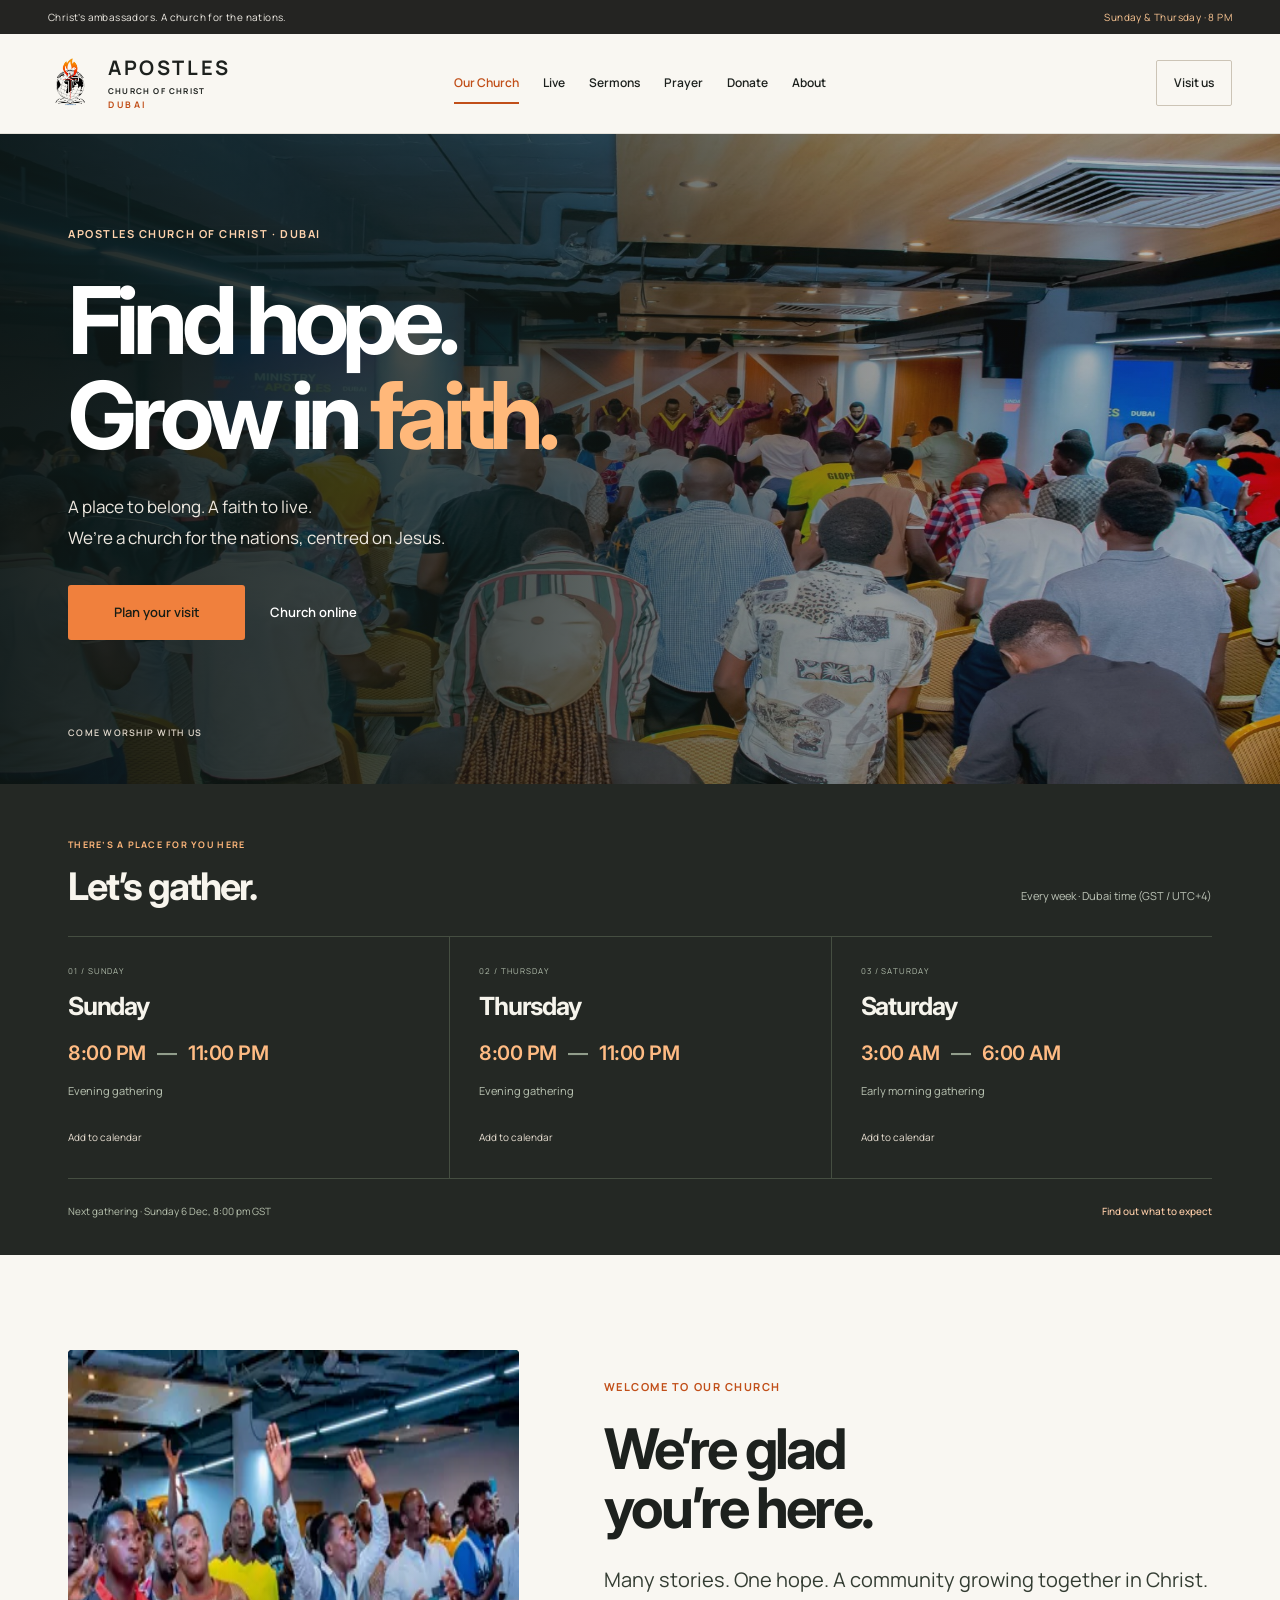
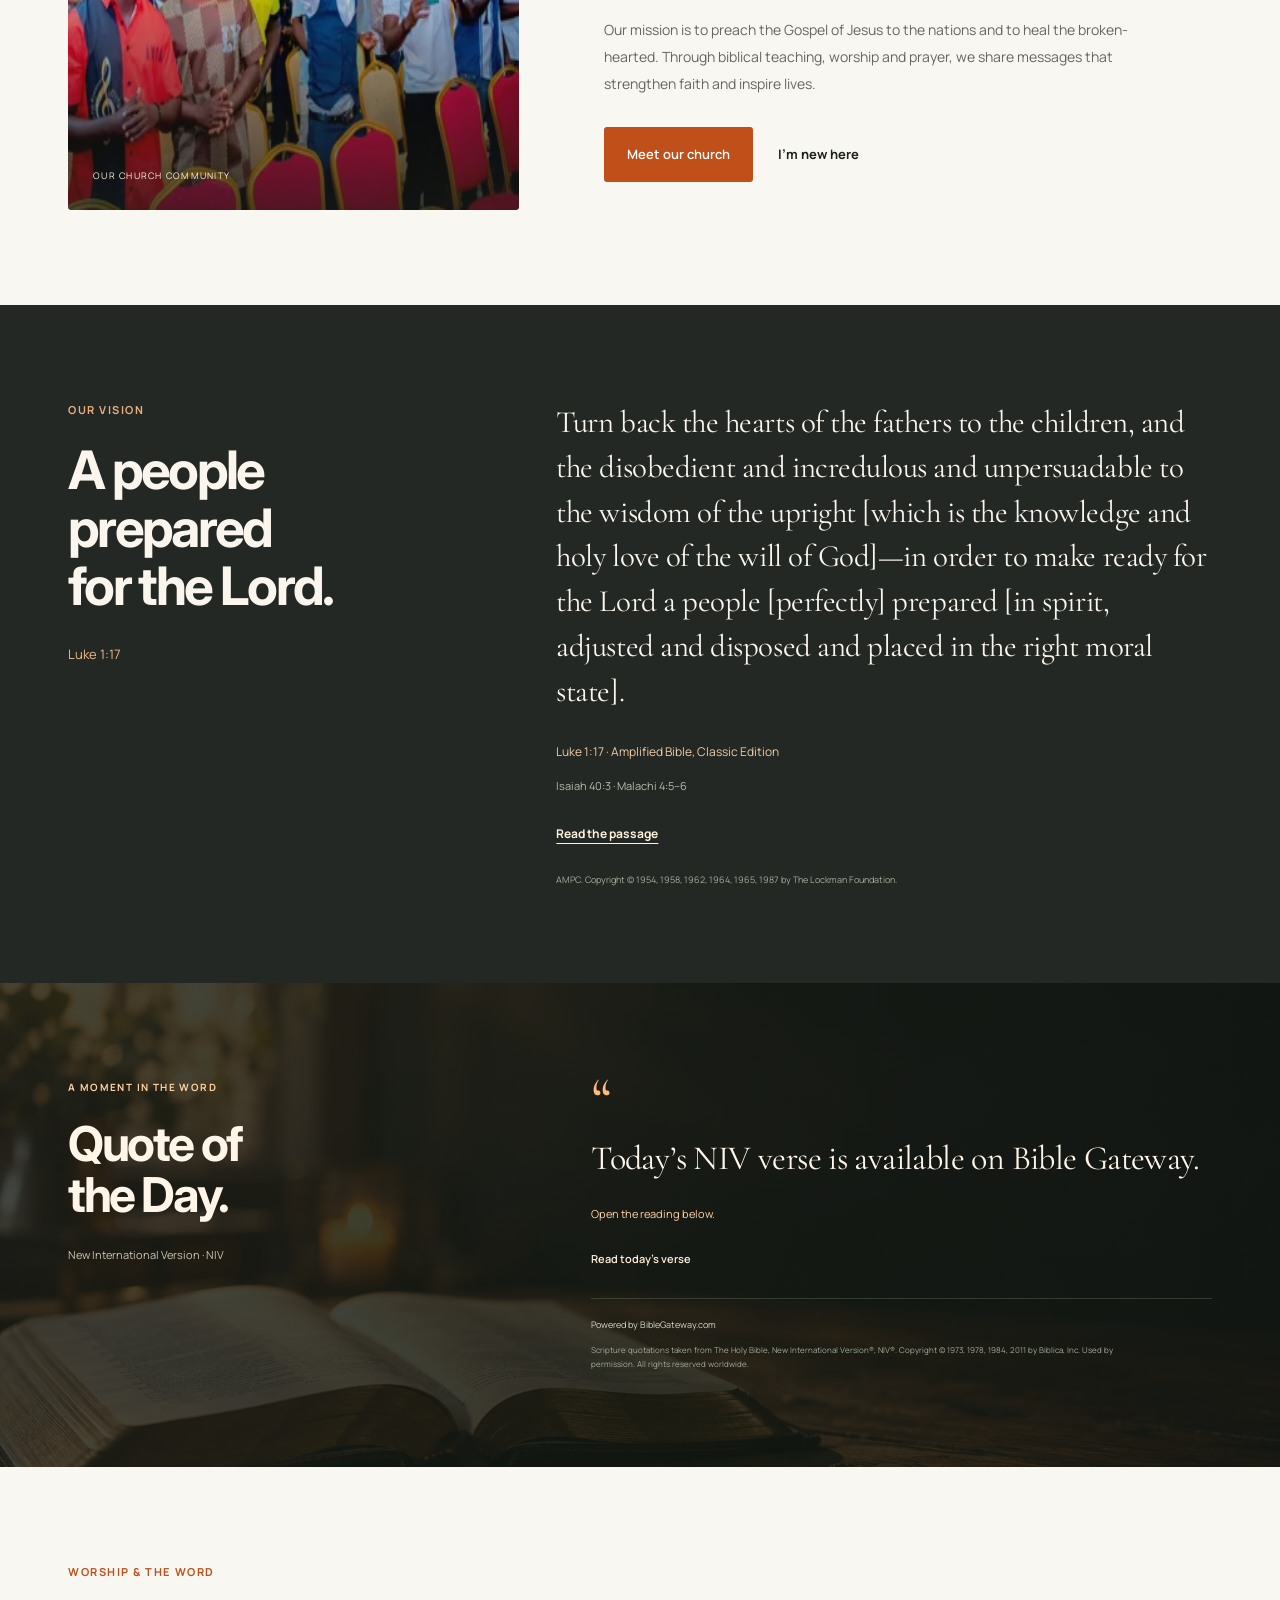
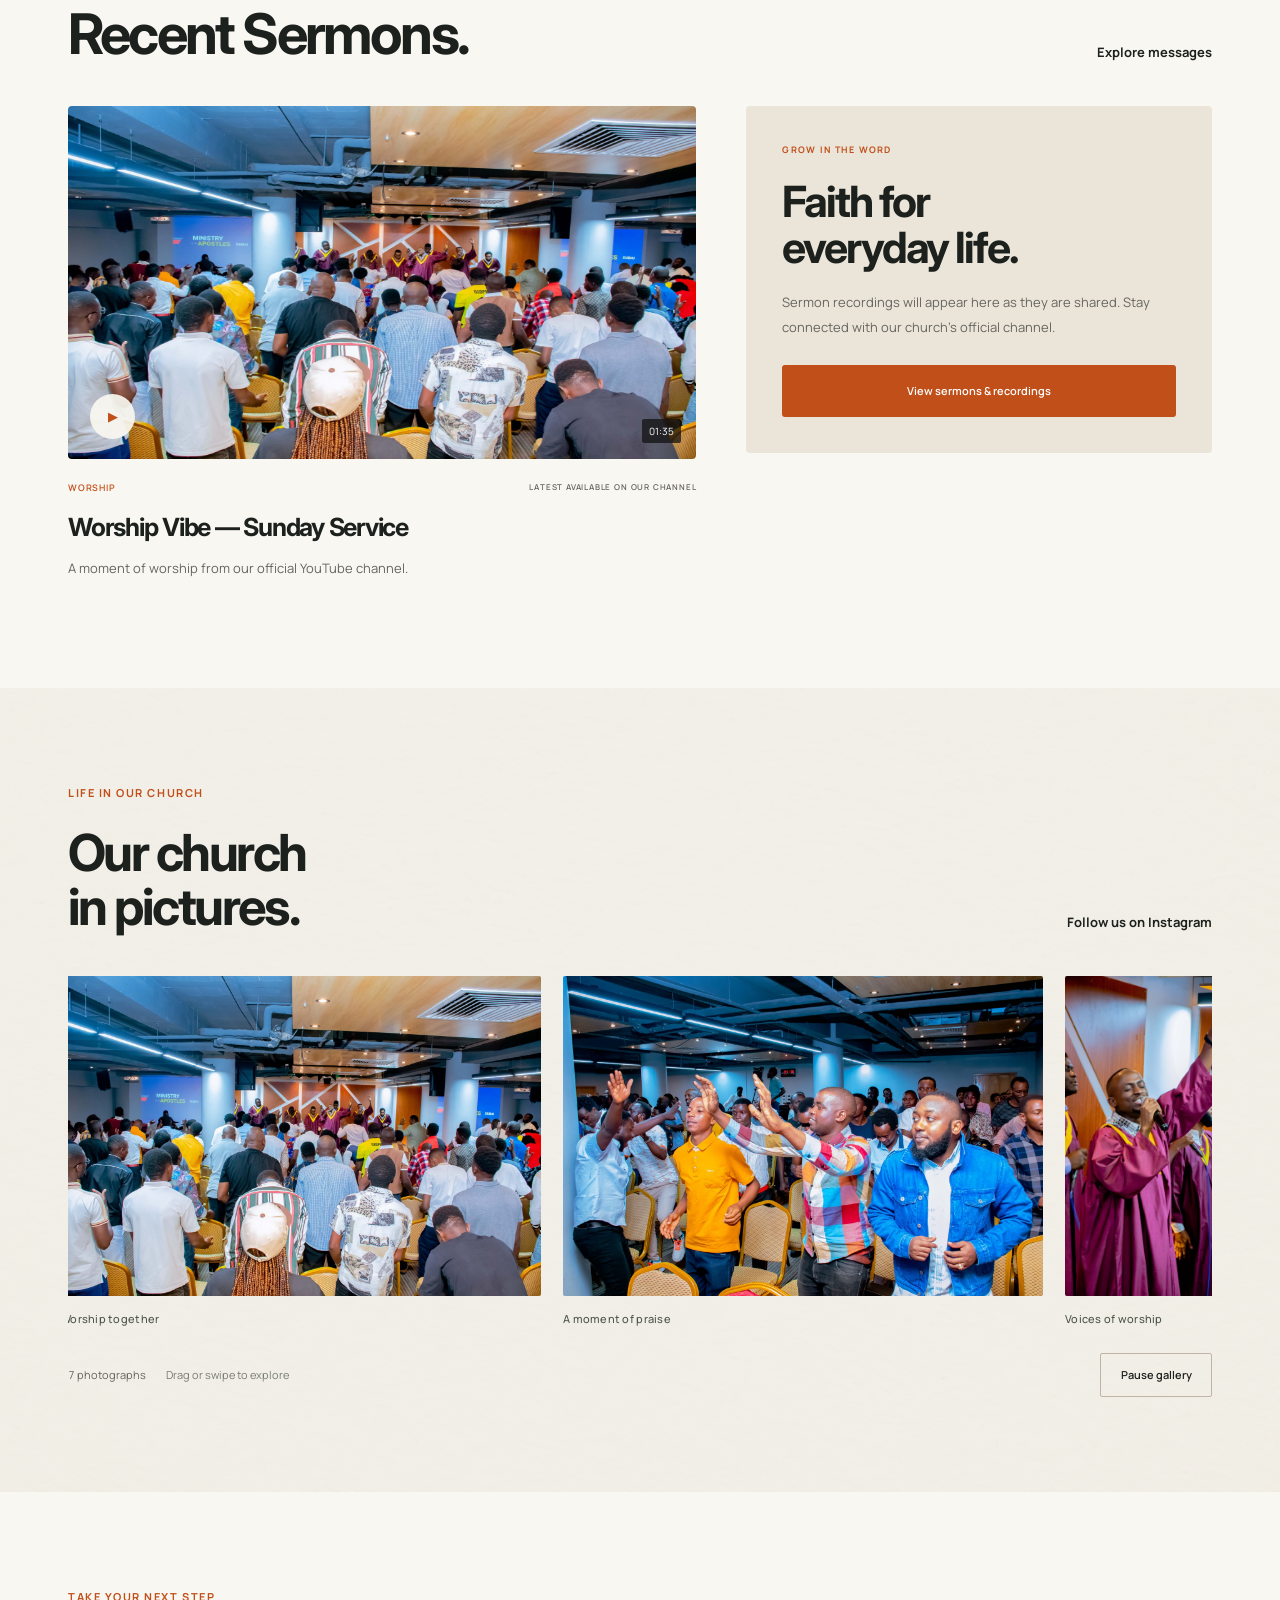
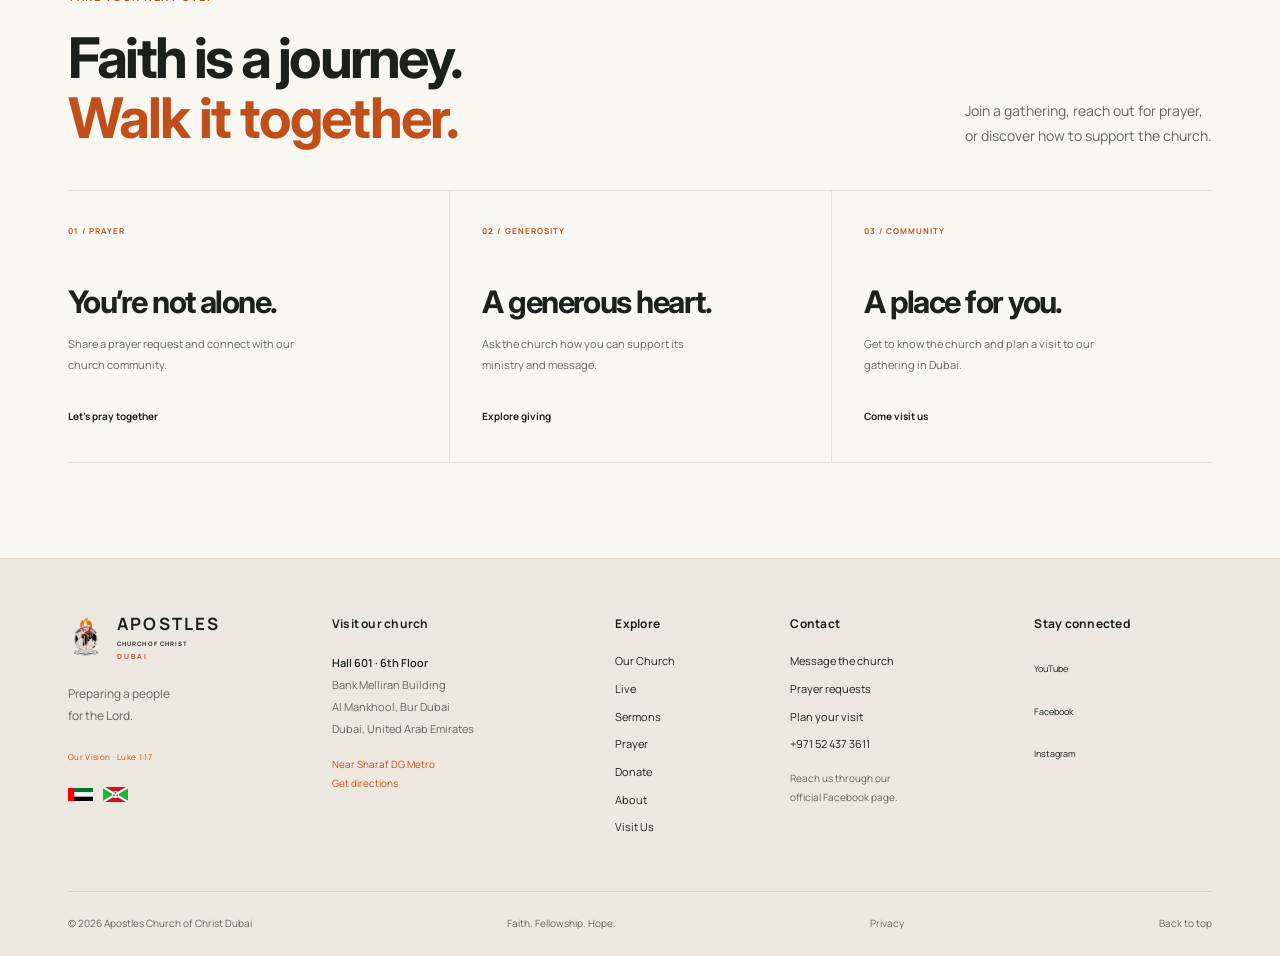
==== commit 4796ebf3: "Add files via upload" ====
--- a/index.html
+++ b/index.html
@@ -1,3 +1,3 @@
 <!doctype html>
-<html lang="en"><head><meta charset="utf-8"><meta name="viewport" content="width=device-width,initial-scale=1,viewport-fit=cover"><title>Our Church — Apostles Church of Christ Dubai</title><meta name="description" content="A place to belong. A faith to live. Meet Apostles Church of Christ Dubai, worship online, and connect with our community."><meta name="theme-color" content="#f9f7f2"><meta property="og:title" content="Our Church — Apostles Church of Christ Dubai"><meta property="og:description" content="A place to belong. A faith to live. Meet Apostles Church of Christ Dubai, worship online, and connect with our community."><meta property="og:type" content="website"><link rel="icon" href="assets/logo.png"><link rel="stylesheet" href="assets/fonts.css"><link rel="stylesheet" href="styles.css"><script src="config.js" defer></script><script src="assets/hls.min.js" defer></script><script src="welcome.js" defer></script><script src="app.js" defer></script><script src="schedule.js" defer></script><script src="church.js" defer></script><script src="gallery.js" defer></script></head><body id="top" data-page="our-church"><div class="welcome-intro" id="welcome-intro" role="dialog" aria-modal="true" aria-labelledby="welcome-title" hidden><div class="welcome-glow" aria-hidden="true"></div><div class="welcome-inner"><div class="welcome-logo"><span class="welcome-ring" aria-hidden="true"></span><img src="assets/logo.png" width="180" height="192" alt=""></div><p class="welcome-eyebrow">APOSTLES CHURCH OF CHRIST · DUBAI</p><h2 id="welcome-title">Welcome to<br><em>Our Church</em></h2><p class="welcome-tagline">Faith. Fellowship. Hope.</p><span class="welcome-progress" aria-hidden="true"></span><button id="welcome-skip" type="button">Enter the website </button></div></div><a class="skip-link" href="#main">Skip to content</a><div class="topline"><span>Christ’s ambassadors. A church for the nations.</span><a href="visit.html">Sunday &amp; Thursday · 8 PM </a></div>
-    <header class="header"><div class="header-brand"><a class="brand" href="index.html" aria-label="Apostles Church of Christ Dubai home"><img src="assets/logo.png" width="54" height="58" alt="Apostles Church of Christ logo"><span>APOSTLES<span class="brand-small">CHURCH OF CHRIST <b>DUBAI</b></span></span></a></div><button class="menu-toggle" aria-controls="navigation" aria-expanded="false" aria-label="Open menu"><span></span><span></span></button><nav id="navigation" aria-label="Main navigation"><a href="index.html" aria-current="page">Our Church</a><a href="live.html">Live</a><a href="sermons.html">Sermons</a><a href="prayer.html">Prayer</a><a href="donate.html">Donate</a><a href="about.html">About</a></nav><a class="header-visit" href="visit.html"> Visit us </a></header><main id="main"><section class="photo-hero" id="home"><img class="photo-hero-bg" src="assets/gallery/worship-hall.jpg" alt="" width="1536" height="1024" fetchpriority="high"><div class="hero-shade"></div><div class="wrap photo-hero-inner"><p class="eyebrow" data-reveal>APOSTLES CHURCH OF CHRIST · DUBAI</p><h1 data-reveal>Find hope.<br>Grow in <span>faith.</span></h1><p class="photo-hero-description" data-reveal>A place to belong. A faith to live.<br>We’re a church for the nations, centred on Jesus.</p><div class="actions" data-reveal><a class="button" href="visit.html">Plan your visit</a><a class="hero-outline" href="live.html">Church online</a></div><div class="hero-bottom"><a href="#service-times">COME WORSHIP WITH US</a></div></div></section><section class="service-section" id="service-times"><div class="wrap"><div class="service-heading"><div><p class="eyebrow">THERE’S A PLACE FOR YOU HERE</p><h2 data-reveal>Let’s gather.</h2></div><p>Every week · Dubai time (GST / UTC+4)</p></div><div class="service-grid"><article class="service-card" data-reveal><span class="service-index">01 / SUNDAY</span><h3>Sunday</h3><p class="service-clock">8:00 PM <span>—</span> 11:00 PM</p><p>Evening gathering</p><button class="calendar-link" data-add-calendar="sunday">Add to calendar </button></article><article class="service-card" data-reveal><span class="service-index">02 / THURSDAY</span><h3>Thursday</h3><p class="service-clock">8:00 PM <span>—</span> 11:00 PM</p><p>Evening gathering</p><button class="calendar-link" data-add-calendar="thursday">Add to calendar </button></article><article class="service-card" data-reveal><span class="service-index">03 / SATURDAY</span><h3>Saturday</h3><p class="service-clock">3:00 AM <span>—</span> 6:00 AM</p><p>Early morning gathering</p><button class="calendar-link" data-add-calendar="saturday">Add to calendar </button></article></div><div class="next-service"><p id="next-gathering">Join us on Sunday, Thursday or early Saturday morning.</p><a href="visit.html">Find out what to expect </a></div></div></section><section class="home-welcome section wrap"><div class="welcome-photo" data-reveal><img src="assets/gallery/congregation-worship.jpg" alt="Our church community worshipping together" width="1536" height="1024" loading="lazy"><span>OUR CHURCH COMMUNITY</span></div><div class="welcome-copy"><p class="eyebrow" data-reveal>WELCOME TO OUR CHURCH</p><h2 data-reveal>We’re glad<br>you’re here.</h2><p class="lead" data-reveal>Many stories. One hope. A community growing together in Christ.</p><p data-reveal>Our mission is to preach the Gospel of Jesus to the nations and to heal the broken-hearted. Through biblical teaching, worship and prayer, we share messages that strengthen faith and inspire lives.</p><div class="actions" data-reveal><a class="button" href="about.html">Meet our church </a><a class="text-link" href="visit.html">I’m new here </a></div></div></section><section class="church-vision section" id="our-vision"><div class="wrap vision-layout"><div class="vision-heading" data-reveal><p class="eyebrow">OUR VISION</p><h2>A people<br>prepared<br>for the Lord.</h2><p class="vision-book">Luke 1:17</p></div><div class="vision-scripture" data-reveal><blockquote>Turn back the hearts of the fathers to the children, and the disobedient and incredulous and unpersuadable to the wisdom of the upright [which is the knowledge and holy love of the will of God]—in order to make ready for the Lord a people [perfectly] prepared [in spirit, adjusted and disposed and placed in the right moral state].</blockquote><p class="vision-reference">Luke 1:17 · Amplified Bible, Classic Edition</p><p class="vision-cross-references">Isaiah 40:3 · Malachi 4:5–6</p><a class="text-link" href="https://www.biblegateway.com/passage/?search=Luke%201%3A17&amp;version=AMPC" target="_blank" rel="noopener noreferrer">Read the passage</a><p class="vision-credit">AMPC. Copyright © 1954, 1958, 1962, 1964, 1965, 1987 by The Lockman Foundation.</p></div></div></section><section class="daily-verse-section section" id="daily-verse"><img class="daily-verse-bg" src="assets/bible-background-v4.webp" alt="" width="1672" height="941" loading="lazy"><div class="verse-shade"></div><div class="wrap verse-content"><div class="verse-label" data-reveal><p class="eyebrow">A MOMENT IN THE WORD</p><h2>Quote of<br>the Day.</h2><p>New International Version · NIV</p></div><div class="verse-reading" data-reveal><span class="verse-quote-mark" aria-hidden="true">“</span><blockquote id="daily-verse-text">Take a moment to pause, reflect and read today’s NIV verse.</blockquote><p id="daily-verse-reference">NIV · Verse of the Day</p><p id="daily-verse-date" class="verse-date"></p><a id="daily-verse-link" class="verse-read-link" href="https://www.biblegateway.com/votd/get/?format=html&amp;version=NIV" target="_blank" rel="noopener noreferrer">Read today’s verse </a><div class="verse-attribution"><a href="https://www.biblegateway.com/" target="_blank" rel="noopener noreferrer">Powered by BibleGateway.com</a><p>Scripture quotations taken from The Holy Bible, New International Version®, NIV®. Copyright © 1973, 1978, 1984, 2011 by Biblica, Inc. Used by permission. All rights reserved worldwide.</p></div></div></div></section><section class="recent-section section wrap" id="messages"><div class="section-heading"><div><p class="eyebrow" data-reveal>WORSHIP &amp; THE WORD</p><h2 data-reveal>Recent Sermons.</h2></div><a class="text-link" href="sermons.html">Explore messages </a></div><div class="recent-sermon-grid"><article class="recording-feature" data-reveal><button class="recording-thumb" data-video="G9IpNCJlAVc" aria-label="Play Worship Vibe — Sunday Service"><img src="assets/gallery/worship-hall.jpg" alt="Photograph of our church worship gathering" width="1536" height="1024" loading="lazy"><span class="round-play" aria-hidden="true">▶</span><span class="video-duration">01:35</span></button><div class="recording-meta"><span>WORSHIP</span><span>LATEST AVAILABLE ON OUR CHANNEL</span></div><h3><button class="title-button" data-video="G9IpNCJlAVc">Worship Vibe — Sunday Service </button></h3><p>A moment of worship from our official YouTube channel.</p></article><div class="sermon-preview" data-reveal><p class="eyebrow">GROW IN THE WORD</p><h3>Faith for<br>everyday life.</h3><p>Sermon recordings will appear here as they are shared. Stay connected with our church’s official channel.</p><div id="recent-configured-sermons"></div><a class="button" href="sermons.html">View sermons &amp; recordings </a></div></div></section><section class="church-gallery section" id="church-gallery"><div class="wrap"><div class="section-heading"><div><p class="eyebrow" data-reveal>LIFE IN OUR CHURCH</p><h2 data-reveal>Our church<br>in pictures.</h2></div><a class="text-link" href="https://www.instagram.com/apostles_church_of_christ/" target="_blank" rel="noopener noreferrer">Follow us on Instagram</a></div><div class="gallery-shell" data-gallery data-gallery-mode="continuous"><div class="gallery-viewport" id="gallery-viewport" tabindex="0" role="region" aria-label="Church photographs"><div class="gallery-track"><div class="gallery-sequence"><figure class="gallery-slide"><img src="assets/gallery/worship-hall.jpg" alt="The church congregation worshipping with the choir at the front of the hall" width="1536" height="1024" loading="lazy" decoding="async" draggable="false"><figcaption>Worship together</figcaption></figure><figure class="gallery-slide"><img src="assets/gallery/congregation-praise.jpg" alt="Members of the congregation worshipping with hands raised" width="1536" height="1024" loading="lazy" decoding="async" draggable="false"><figcaption>A moment of praise</figcaption></figure><figure class="gallery-slide gallery-portrait"><img src="assets/gallery/choir-singer.jpg" alt="A choir singer holding a microphone and raising his hand during worship" width="1024" height="1536" loading="lazy" decoding="async" draggable="false"><figcaption>Voices of worship</figcaption></figure><figure class="gallery-slide"><img src="assets/gallery/choir-monochrome.jpg" alt="Black and white photograph of the church choir singing before the congregation" width="1536" height="1024" loading="lazy" decoding="async" draggable="false"><figcaption>Our church choir</figcaption></figure><figure class="gallery-slide"><img src="assets/gallery/congregation-worship.jpg" alt="The congregation singing and worshipping together" width="1536" height="1024" loading="lazy" decoding="async" draggable="false"><figcaption>Gathered in faith</figcaption></figure><figure class="gallery-slide"><img src="assets/gallery/choir-gathering.jpg" alt="The choir leading worship in front of the church congregation" width="1536" height="1024" loading="lazy" decoding="async" draggable="false"><figcaption>Worship and fellowship</figcaption></figure><figure class="gallery-slide"><img src="assets/gallery/congregation-seated.jpg" alt="The congregation seated together during a church gathering" width="1536" height="1024" loading="lazy" decoding="async" draggable="false"><figcaption>Life in our church</figcaption></figure></div></div></div><div class="gallery-toolbar"><p class="gallery-position">7 photographs <span>Drag or swipe to explore</span></p><div class="gallery-controls"><button type="button" data-gallery-pause aria-controls="gallery-viewport" hidden>Pause gallery</button></div></div></div></div></section><section class="pathways wrap section"><div class="section-heading"><div><p class="eyebrow">TAKE YOUR NEXT STEP</p><h2>Faith is a journey.<br><em>Walk it together.</em></h2></div><p>Join a gathering, reach out for prayer,<br>or discover how to support the church.</p></div><div class="pathway-grid"><a href="prayer.html" class="pathway"><span class="pathway-number">01 / PRAYER</span><h3>You’re not alone.</h3><p>Share a prayer request and connect with our church community.</p><span class="text-link">Let’s pray together </span></a><a href="donate.html" class="pathway"><span class="pathway-number">02 / GENEROSITY</span><h3>A generous heart.</h3><p>Ask the church how you can support its ministry and message.</p><span class="text-link">Explore giving </span></a><a href="visit.html" class="pathway"><span class="pathway-number">03 / COMMUNITY</span><h3>A place for you.</h3><p>Get to know the church and plan a visit to our gathering in Dubai.</p><span class="text-link">Come visit us </span></a></div></section></main><footer class="footer-new"><div class="wrap"><div class="footer-grid"><div class="footer-brand"><a class="brand" href="index.html" aria-label="Apostles Church of Christ Dubai home"><img src="assets/logo.png" width="54" height="58" alt="Apostles Church of Christ logo"><span>APOSTLES<span class="brand-small">CHURCH OF CHRIST <b>DUBAI</b></span></span></a><p>Preparing a people<br>for the Lord.</p><a class="footer-scripture" href="about.html#our-vision">Our Vision · Luke 1:17</a><div class="footer-flags" aria-label="United Arab Emirates and Burundi"><img src="assets/flag-uae.svg" width="25" height="15" alt="United Arab Emirates flag" title="United Arab Emirates"><img src="assets/flag-burundi.svg" width="25" height="15" alt="Burundi flag" title="Burundi"></div></div><div class="footer-column"><h2>Visit our church</h2><address><strong>Hall 601 · 6th Floor</strong><br>Bank Melliran Building<br>Al Mankhool, Bur Dubai<br>Dubai, United Arab Emirates</address><a class="footer-map" href="https://www.google.com/maps/search/?api=1&query=Bank+Melliran+Building+Al+Mankhool+Bur+Dubai" target="_blank" rel="noopener noreferrer">Near Sharaf DG Metro<br>Get directions</a></div><div class="footer-column"><h2>Explore</h2><a href="index.html">Our Church</a><a href="live.html">Live</a><a href="sermons.html">Sermons</a><a href="prayer.html">Prayer</a><a href="donate.html">Donate</a><a href="about.html">About</a><a href="visit.html">Visit Us</a></div><div class="footer-column"><h2>Contact</h2><a href="https://www.facebook.com/apostlesdubai/" target="_blank" rel="noopener noreferrer">Message the church</a><a href="prayer.html">Prayer requests</a><a href="visit.html">Plan your visit</a><a class="configured-email" hidden></a><a class="configured-phone" href="tel:+971524373611">+971 52 437 3611</a><p>Reach us through our<br>official Facebook page.</p></div><div class="footer-column"><h2>Stay connected</h2><a class="social-pill" href="https://www.youtube.com/@Apostleschurchofchristdubai" target="_blank" rel="noopener noreferrer">YouTube</a><a class="social-pill" href="https://www.facebook.com/apostlesdubai/" target="_blank" rel="noopener noreferrer">Facebook</a><a class="social-pill" href="https://www.instagram.com/apostles_church_of_christ/" target="_blank" rel="noopener noreferrer">Instagram</a></div></div><div class="footer-bottom"><span>© <span id="year">2026</span> Apostles Church of Christ Dubai</span><span>Faith. Fellowship. Hope.</span><button class="subtle-link" id="privacy-open">Privacy</button><a href="#top">Back to top</a></div></div></footer><div class="toast" id="toast" role="status" aria-live="polite"></div><dialog id="video-dialog" class="video-dialog" aria-labelledby="video-dialog-title"><div class="dialog-bar"><h2 id="video-dialog-title">Worship Vibe</h2><button class="close-dialog" aria-label="Close video">Close</button></div><div id="dialog-player"></div><p>Having trouble playing? <a href="https://www.youtube.com/watch?v=G9IpNCJlAVc" target="_blank" rel="noopener noreferrer">Watch on YouTube </a></p></dialog><dialog id="privacy-dialog" class="privacy-dialog" aria-labelledby="privacy-title"><div class="dialog-bar"><h2 id="privacy-title">Your privacy</h2><button class="close-dialog" aria-label="Close privacy notice">Close</button></div><p>This website does not use analytics, advertising cookies or accounts. Prayer drafts stay in this page’s memory and are cleared when you leave or reload. They are not sent or stored by this website. A temporary browser-tab flag remembers that you have seen the welcome animation; it contains no personal information.</p><p>A prayer request is shared only when you copy it and choose to send it yourself through the church’s Facebook page. The daily NIV verse connects to Bible Gateway automatically. Any configured donation checkout belongs to its external provider; this website does not process payments.</p><p>YouTube connects only after you choose to play a YouTube video or open a YouTube link. YouTube, Facebook and payment providers use their own privacy policies. The church introduction, images and fonts are hosted with this website.</p></dialog><noscript><div class="noscript">The video controls and prayer draft need JavaScript. You can still read our church information and visit <a href="https://www.youtube.com/@Apostleschurchofchristdubai">YouTube</a> or <a href="https://www.facebook.com/apostlesdubai/">Facebook</a>.</div></noscript></body></html>+<html lang="en"><head><meta charset="utf-8"><meta name="viewport" content="width=device-width,initial-scale=1,viewport-fit=cover"><title>Our Church — Apostles Church of Christ Dubai</title><meta name="description" content="A place to belong. A faith to live. Meet Apostles Church of Christ Dubai, worship online, and connect with our community."><meta name="theme-color" content="#f9f7f2"><meta property="og:title" content="Our Church — Apostles Church of Christ Dubai"><meta property="og:description" content="A place to belong. A faith to live. Meet Apostles Church of Christ Dubai, worship online, and connect with our community."><meta property="og:type" content="website"><link rel="icon" href="assets/logo.png"><link rel="stylesheet" href="assets/fonts.css"><link rel="stylesheet" href="styles.css"><link rel="stylesheet" href="mobile.css"><script src="config.js" defer></script><script src="welcome.js" defer></script><script src="live-status.js" defer></script><script src="app.js" defer></script><script src="schedule.js" defer></script><script src="church.js" defer></script><script src="gallery.js" defer></script><script src="mobile.js" defer></script></head><body id="top" data-page="our-church"><div class="welcome-intro" id="welcome-intro" role="dialog" aria-modal="true" aria-labelledby="welcome-title" hidden><div class="welcome-glow" aria-hidden="true"></div><div class="welcome-inner"><div class="welcome-logo"><span class="welcome-ring" aria-hidden="true"></span><img src="assets/logo.png" width="180" height="192" alt=""></div><p class="welcome-eyebrow">APOSTLES CHURCH OF CHRIST · DUBAI</p><h2 id="welcome-title">Welcome to<br><em>Our Church</em></h2><p class="welcome-tagline">Faith. Fellowship. Hope.</p><span class="welcome-progress" aria-hidden="true"></span><button id="welcome-skip" type="button">Enter the website </button></div></div><a class="skip-link" href="#main">Skip to content</a><div class="topline"><span>Christ’s ambassadors. A church for the nations.</span><a href="visit.html">Sunday &amp; Thursday · 8 PM </a></div>
+    <header class="header"><div class="header-brand"><a class="brand" href="index.html" aria-label="Apostles Church of Christ Dubai home"><img src="assets/logo.png" width="54" height="58" alt="Apostles Church of Christ logo"><span>APOSTLES<span class="brand-small">CHURCH OF CHRIST <b>DUBAI</b></span></span></a></div><button class="menu-toggle" aria-controls="navigation" aria-expanded="false" aria-label="Open menu"><span></span><span></span></button><nav id="navigation" aria-label="Main navigation"><a href="index.html" aria-current="page">Our Church</a><a href="live.html">Live</a><a href="sermons.html">Sermons</a><a href="prayer.html">Prayer</a><a href="donate.html">Donate</a><a href="about.html">About</a><div class="mobile-nav-panel"><p class="mobile-menu-label">WELCOME HOME</p><div class="mobile-menu-links"><a class="mobile-menu-link is-current" href="index.html" aria-current="page">Home</a><a class="mobile-menu-link" href="about.html">About Us</a><a class="mobile-menu-link" href="about.html#our-values">Our Beliefs</a><a class="mobile-menu-link" href="index.html#service-times">Services</a><a class="mobile-menu-link" href="sermons.html">Sermons</a><a class="mobile-menu-link" href="index.html#events">Events</a><a class="mobile-menu-link" href="index.html#church-gallery">Gallery</a><a class="mobile-menu-link" href="live.html">Live Stream</a><a class="mobile-menu-link" href="index.html#get-involved">Get Involved</a><a class="mobile-menu-link" href="index.html#contact">Contact</a></div><a class="button mobile-nav-visit" href="visit.html">Plan Your Visit</a><p class="mobile-menu-note">A place to belong. A faith to live.</p></div></nav><a class="header-visit" href="visit.html"> Visit us </a></header><main id="main"><section class="photo-hero" id="home"><picture class="responsive-photo"><source media="(max-width: 767px)" type="image/webp" srcset="assets/mobile/worship-hall-360.webp 360w, assets/mobile/worship-hall-640.webp 640w, assets/mobile/worship-hall-960.webp 960w" sizes="calc(100vw - 36px)"><img class="photo-hero-bg" src="assets/gallery/worship-hall.jpg" alt="" width="1536" height="1024" fetchpriority="high"></picture><div class="hero-shade"></div><div class="wrap photo-hero-inner"><p class="eyebrow" data-reveal>APOSTLES CHURCH OF CHRIST · DUBAI</p><h1 data-reveal>Find hope.<br>Grow in <span>faith.</span></h1><p class="photo-hero-description" data-reveal>A place to belong. A faith to live.<span class="desktop-copy"><br>We’re a church for the nations, centred on Jesus.</span></p><div class="actions" data-reveal><a class="button" href="visit.html">Plan your visit</a><a class="hero-outline" href="live.html"><span class="desktop-copy">Church online</span><span class="mobile-copy">Watch Live</span></a></div><div class="hero-bottom"><a href="#service-times">COME WORSHIP WITH US</a></div></div></section><section class="mobile-only mobile-shortcuts" aria-label="Explore our community"><div class="wrap"><a href="sermons.html"><span><svg class="mobile-icon" width="24" height="24" viewBox="0 0 24 24" fill="none" stroke="currentColor" stroke-width="1.6" stroke-linecap="round" stroke-linejoin="round" aria-hidden="true"><path d="M4 4h6a3 3 0 0 1 3 3v14a4 4 0 0 0-4-2H4z M20 4h-4a3 3 0 0 0-3 3 M20 4v15h-4a4 4 0 0 0-3 2"/></svg></span><strong>Word</strong></a><a href="about.html"><span><svg class="mobile-icon" width="24" height="24" viewBox="0 0 24 24" fill="none" stroke="currentColor" stroke-width="1.6" stroke-linecap="round" stroke-linejoin="round" aria-hidden="true"><path d="M16 21v-2a4 4 0 0 0-4-4H6a4 4 0 0 0-4 4v2 M9 11a4 4 0 1 0 0-8 4 4 0 0 0 0 8 M22 21v-2a4 4 0 0 0-3-3.87 M16 3.13a4 4 0 0 1 0 7.75"/></svg></span><strong>Community</strong></a><a href="#service-times"><span><svg class="mobile-icon" width="24" height="24" viewBox="0 0 24 24" fill="none" stroke="currentColor" stroke-width="1.6" stroke-linecap="round" stroke-linejoin="round" aria-hidden="true"><path d="M3 14h4l3 3h5a2 2 0 0 0 0-4h-3l-3-3H6 M3 10v11h4l11-2 3-5a2 2 0 0 0-3-2l-2 3 M3 14v-4"/></svg></span><strong>Service</strong></a></div></section><section class="service-section" id="service-times"><div class="wrap"><div class="service-heading"><div><p class="eyebrow">THERE’S A PLACE FOR YOU HERE</p><h2 data-reveal>Let’s gather.</h2></div><p>Every week · Dubai time (GST / UTC+4)</p></div><div class="service-grid"><article class="service-card" data-reveal><span class="service-index">01 / SUNDAY</span><span class="mobile-only service-mobile-icon"><svg class="mobile-icon" width="24" height="24" viewBox="0 0 24 24" fill="none" stroke="currentColor" stroke-width="1.6" stroke-linecap="round" stroke-linejoin="round" aria-hidden="true"><path d="M5 5h14v16H5z M8 3v4 M16 3v4 M5 10h14 M8 14h3 M8 17h6"/></svg></span><h3><span class="desktop-copy">Sunday</span><span class="mobile-copy">Sunday Service</span></h3><p class="service-clock">8:00 PM <span>—</span> 11:00 PM</p><p>Evening gathering</p><button class="calendar-link" data-add-calendar="sunday">Add to calendar </button></article><article class="service-card" data-reveal><span class="service-index">02 / THURSDAY</span><span class="mobile-only service-mobile-icon"><svg class="mobile-icon" width="24" height="24" viewBox="0 0 24 24" fill="none" stroke="currentColor" stroke-width="1.6" stroke-linecap="round" stroke-linejoin="round" aria-hidden="true"><path d="M5 5h14v16H5z M8 3v4 M16 3v4 M5 10h14 M8 14h3 M8 17h6"/></svg></span><h3><span class="desktop-copy">Thursday</span><span class="mobile-copy">Thursday Fellowship</span></h3><p class="service-clock">8:00 PM <span>—</span> 11:00 PM</p><p>Evening gathering</p><button class="calendar-link" data-add-calendar="thursday">Add to calendar </button></article><article class="service-card" data-reveal><span class="service-index">03 / SATURDAY</span><span class="mobile-only service-mobile-icon"><svg class="mobile-icon" width="24" height="24" viewBox="0 0 24 24" fill="none" stroke="currentColor" stroke-width="1.6" stroke-linecap="round" stroke-linejoin="round" aria-hidden="true"><path d="M3 14h4l3 3h5a2 2 0 0 0 0-4h-3l-3-3H6 M3 10v11h4l11-2 3-5a2 2 0 0 0-3-2l-2 3 M3 14v-4"/></svg></span><h3><span class="desktop-copy">Saturday</span><span class="mobile-copy">Saturday Prayer</span></h3><p class="service-clock">3:00 AM <span>—</span> 6:00 AM</p><p>Early morning gathering</p><button class="calendar-link" data-add-calendar="saturday">Add to calendar </button></article></div><div class="next-service"><p id="next-gathering">Join us on Sunday, Thursday or early Saturday morning.</p><a href="visit.html">Find out what to expect </a></div></div></section><section class="home-welcome section wrap"><div class="welcome-photo" data-reveal><picture class="responsive-photo"><source media="(max-width: 767px)" type="image/webp" srcset="assets/mobile/congregation-worship-360.webp 360w, assets/mobile/congregation-worship-640.webp 640w, assets/mobile/congregation-worship-960.webp 960w" sizes="calc(100vw - 36px)"><img src="assets/gallery/congregation-worship.jpg" alt="Our church community worshipping together" width="1536" height="1024" loading="lazy"></picture><span>OUR CHURCH COMMUNITY</span></div><div class="welcome-copy"><p class="eyebrow" data-reveal>WELCOME TO OUR CHURCH</p><h2 data-reveal><span class="desktop-copy">We’re glad<br>you’re here.</span><span class="mobile-copy">A Christ-centered community in Dubai</span></h2><p class="lead" data-reveal>Many stories. One hope. A community growing together in Christ.</p><div class="mobile-only mobile-value-grid"><article><span><svg class="mobile-icon" width="24" height="24" viewBox="0 0 24 24" fill="none" stroke="currentColor" stroke-width="1.6" stroke-linecap="round" stroke-linejoin="round" aria-hidden="true"><path d="M12 3v18 M5 9h14"/></svg></span><h3>Worship</h3><p>Honouring Jesus together.</p></article><article><span><svg class="mobile-icon" width="24" height="24" viewBox="0 0 24 24" fill="none" stroke="currentColor" stroke-width="1.6" stroke-linecap="round" stroke-linejoin="round" aria-hidden="true"><path d="M4 4h6a3 3 0 0 1 3 3v14a4 4 0 0 0-4-2H4z M20 4h-4a3 3 0 0 0-3 3 M20 4v15h-4a4 4 0 0 0-3 2"/></svg></span><h3>Discipleship</h3><p>Growing through God’s Word.</p></article><article><span><svg class="mobile-icon" width="24" height="24" viewBox="0 0 24 24" fill="none" stroke="currentColor" stroke-width="1.6" stroke-linecap="round" stroke-linejoin="round" aria-hidden="true"><path d="M16 21v-2a4 4 0 0 0-4-4H6a4 4 0 0 0-4 4v2 M9 11a4 4 0 1 0 0-8 4 4 0 0 0 0 8 M22 21v-2a4 4 0 0 0-3-3.87 M16 3.13a4 4 0 0 1 0 7.75"/></svg></span><h3>Community</h3><p>A place to belong.</p></article><article><span><svg class="mobile-icon" width="24" height="24" viewBox="0 0 24 24" fill="none" stroke="currentColor" stroke-width="1.6" stroke-linecap="round" stroke-linejoin="round" aria-hidden="true"><path d="M3 14h4l3 3h5a2 2 0 0 0 0-4h-3l-3-3H6 M3 10v11h4l11-2 3-5a2 2 0 0 0-3-2l-2 3 M3 14v-4"/></svg></span><h3>Impact</h3><p>Sharing hope and His love.</p></article></div><p data-reveal>Our mission is to preach the Gospel of Jesus to the nations and to heal the broken-hearted. Through biblical teaching, worship and prayer, we share messages that strengthen faith and inspire lives.</p><div class="actions" data-reveal><a class="button" href="about.html">Meet our church </a><a class="text-link" href="visit.html">I’m new here </a></div></div></section><section class="church-vision section" id="our-vision"><div class="wrap vision-layout"><div class="vision-heading" data-reveal><p class="eyebrow">OUR VISION</p><h2>A people<br>prepared<br>for the Lord.</h2><p class="vision-book">Luke 1:17</p></div><div class="vision-scripture" data-reveal><blockquote>Turn back the hearts of the fathers to the children, and the disobedient and incredulous and unpersuadable to the wisdom of the upright [which is the knowledge and holy love of the will of God]—in order to make ready for the Lord a people [perfectly] prepared [in spirit, adjusted and disposed and placed in the right moral state].</blockquote><p class="vision-reference">Luke 1:17 · Amplified Bible, Classic Edition</p><p class="vision-cross-references">Isaiah 40:3 · Malachi 4:5–6</p><a class="text-link" href="https://www.biblegateway.com/passage/?search=Luke%201%3A17&amp;version=AMPC" target="_blank" rel="noopener noreferrer">Read the passage</a><p class="vision-credit">AMPC. Copyright © 1954, 1958, 1962, 1964, 1965, 1987 by The Lockman Foundation.</p></div></div><details class="mobile-only mobile-vision-details"><summary>Our Vision · Luke 1:17</summary><blockquote>Turn back the hearts of the fathers to the children, and the disobedient and incredulous and unpersuadable to the wisdom of the upright [which is the knowledge and holy love of the will of God]—in order to make ready for the Lord a people [perfectly] prepared [in spirit, adjusted and disposed and placed in the right moral state].</blockquote><p>Luke 1:17 · Amplified Bible, Classic Edition</p><a class="text-link" href="about.html#our-vision">Read our vision</a></details></section><section class="daily-verse-section section" id="daily-verse"><img class="daily-verse-bg" src="assets/bible-background-v4.webp" alt="" width="1672" height="941" loading="lazy"><div class="verse-shade"></div><div class="wrap verse-content"><div class="verse-label" data-reveal><p class="eyebrow">A MOMENT IN THE WORD</p><h2><span class="desktop-copy">Quote of<br>the Day.</span><span class="mobile-copy">Verse of the day</span></h2><p>New International Version · NIV</p></div><div class="verse-reading" data-reveal><span class="verse-quote-mark" aria-hidden="true">“</span><blockquote id="daily-verse-text">Take a moment to pause, reflect and read today’s NIV verse.</blockquote><p id="daily-verse-reference">NIV · Verse of the Day</p><p id="daily-verse-date" class="verse-date"></p><a id="daily-verse-link" class="verse-read-link" href="https://www.biblegateway.com/votd/get/?format=html&amp;version=NIV" target="_blank" rel="noopener noreferrer">Read today’s verse </a><div class="verse-attribution"><a href="https://www.biblegateway.com/" target="_blank" rel="noopener noreferrer">Powered by BibleGateway.com</a><p>Scripture quotations taken from The Holy Bible, New International Version®, NIV®. Copyright © 1973, 1978, 1984, 2011 by Biblica, Inc. Used by permission. All rights reserved worldwide.</p></div></div></div></section><section class="recent-section section wrap" id="messages"><div class="section-heading"><div><p class="eyebrow" data-reveal>WORSHIP &amp; THE WORD</p><h2 data-reveal>Recent Sermons.</h2></div><a class="text-link" href="sermons.html">Explore messages </a></div><div class="recent-sermon-grid"><article class="recording-feature" data-reveal><button class="recording-thumb" data-video="G9IpNCJlAVc" aria-label="Play Worship Vibe — Sunday Service"><picture class="responsive-photo"><source media="(max-width: 767px)" type="image/webp" srcset="assets/mobile/worship-hall-360.webp 360w, assets/mobile/worship-hall-640.webp 640w, assets/mobile/worship-hall-960.webp 960w" sizes="calc(100vw - 36px)"><img src="assets/gallery/worship-hall.jpg" alt="Photograph of our church worship gathering" width="1536" height="1024" loading="lazy"></picture><span class="round-play" aria-hidden="true">▶</span><span class="video-duration">01:35</span></button><div class="recording-meta"><span>WORSHIP</span><span>LATEST AVAILABLE ON OUR CHANNEL</span></div><h3><button class="title-button" data-video="G9IpNCJlAVc">Worship Vibe — Sunday Service </button></h3><p>A moment of worship from our official YouTube channel.</p></article><div class="sermon-preview" data-reveal><p class="eyebrow">GROW IN THE WORD</p><h3>Faith for<br>everyday life.</h3><p>Sermon recordings will appear here as they are shared. Stay connected with our church’s official channel.</p><div id="recent-configured-sermons"></div><a class="button" href="sermons.html">View sermons &amp; recordings </a></div></div></section><section class="mobile-only mobile-events section" id="events"><div class="wrap"><p class="eyebrow">LIFE TOGETHER</p><h2>Coming up.</h2><p class="mobile-section-intro">There’s a place for you at our next gathering.</p><div id="mobile-upcoming-events" class="mobile-event-list"><a class="mobile-event-fallback" href="visit.html">See our weekly gatherings</a></div></div></section><section class="church-gallery section" id="church-gallery"><div class="wrap"><div class="section-heading"><div><p class="eyebrow" data-reveal>LIFE IN OUR CHURCH</p><h2 data-reveal>Our church<br>in pictures.</h2></div><a class="text-link" href="https://www.instagram.com/apostles_church_of_christ/" target="_blank" rel="noopener noreferrer">Follow us on Instagram</a></div><div class="gallery-shell" data-gallery data-gallery-mode="continuous"><div class="gallery-viewport" id="gallery-viewport" tabindex="0" role="region" aria-label="Church photographs. Swipe left or right to explore."><div class="gallery-track"><div class="gallery-sequence"><figure class="gallery-slide"><picture class="responsive-photo"><source media="(max-width: 767px)" type="image/webp" srcset="assets/mobile/worship-hall-360.webp 360w, assets/mobile/worship-hall-640.webp 640w, assets/mobile/worship-hall-960.webp 960w" sizes="calc(100vw - 36px)"><img src="assets/gallery/worship-hall.jpg" alt="The church congregation worshipping with the choir at the front of the hall" width="1536" height="1024" loading="lazy" decoding="async" draggable="false"></picture><figcaption>Worship together</figcaption></figure><figure class="gallery-slide"><picture class="responsive-photo"><source media="(max-width: 767px)" type="image/webp" srcset="assets/mobile/congregation-praise-360.webp 360w, assets/mobile/congregation-praise-640.webp 640w, assets/mobile/congregation-praise-960.webp 960w" sizes="calc(100vw - 36px)"><img src="assets/gallery/congregation-praise.jpg" alt="Members of the congregation worshipping with hands raised" width="1536" height="1024" loading="lazy" decoding="async" draggable="false"></picture><figcaption>A moment of praise</figcaption></figure><figure class="gallery-slide gallery-portrait"><picture class="responsive-photo"><source media="(max-width: 767px)" type="image/webp" srcset="assets/mobile/choir-singer-360.webp 360w, assets/mobile/choir-singer-640.webp 640w, assets/mobile/choir-singer-960.webp 960w" sizes="calc(100vw - 36px)"><img src="assets/gallery/choir-singer.jpg" alt="A choir singer holding a microphone and raising his hand during worship" width="1024" height="1536" loading="lazy" decoding="async" draggable="false"></picture><figcaption>Voices of worship</figcaption></figure><figure class="gallery-slide"><picture class="responsive-photo"><source media="(max-width: 767px)" type="image/webp" srcset="assets/mobile/choir-monochrome-360.webp 360w, assets/mobile/choir-monochrome-640.webp 640w, assets/mobile/choir-monochrome-960.webp 960w" sizes="calc(100vw - 36px)"><img src="assets/gallery/choir-monochrome.jpg" alt="Black and white photograph of the church choir singing before the congregation" width="1536" height="1024" loading="lazy" decoding="async" draggable="false"></picture><figcaption>Our church choir</figcaption></figure><figure class="gallery-slide"><picture class="responsive-photo"><source media="(max-width: 767px)" type="image/webp" srcset="assets/mobile/congregation-worship-360.webp 360w, assets/mobile/congregation-worship-640.webp 640w, assets/mobile/congregation-worship-960.webp 960w" sizes="calc(100vw - 36px)"><img src="assets/gallery/congregation-worship.jpg" alt="The congregation singing and worshipping together" width="1536" height="1024" loading="lazy" decoding="async" draggable="false"></picture><figcaption>Gathered in faith</figcaption></figure><figure class="gallery-slide"><picture class="responsive-photo"><source media="(max-width: 767px)" type="image/webp" srcset="assets/mobile/choir-gathering-360.webp 360w, assets/mobile/choir-gathering-640.webp 640w, assets/mobile/choir-gathering-960.webp 960w" sizes="calc(100vw - 36px)"><img src="assets/gallery/choir-gathering.jpg" alt="The choir leading worship in front of the church congregation" width="1536" height="1024" loading="lazy" decoding="async" draggable="false"></picture><figcaption>Worship and fellowship</figcaption></figure><figure class="gallery-slide"><picture class="responsive-photo"><source media="(max-width: 767px)" type="image/webp" srcset="assets/mobile/congregation-seated-360.webp 360w, assets/mobile/congregation-seated-640.webp 640w, assets/mobile/congregation-seated-960.webp 960w" sizes="calc(100vw - 36px)"><img src="assets/gallery/congregation-seated.jpg" alt="The congregation seated together during a church gathering" width="1536" height="1024" loading="lazy" decoding="async" draggable="false"></picture><figcaption>Life in our church</figcaption></figure></div></div></div><div class="gallery-toolbar"><p class="gallery-position">7 photographs <span>Drag or swipe to explore</span></p><div class="gallery-controls"><button type="button" data-gallery-pause aria-controls="gallery-viewport" hidden>Pause gallery</button></div></div></div></div></section><section class="mobile-only mobile-location section" id="location"><div class="wrap"><p class="eyebrow">COME AS YOU ARE</p><h2>Our Location</h2><p class="mobile-location-name">Al Mankhool, Bur Dubai</p><p>Near Sharaf DG Metro Station.</p><div class="mobile-map" data-map-src="https://www.google.com/maps?q=Bank+Melliran+Building+Al+Mankhool+Bur+Dubai&amp;output=embed"><button type="button" class="mobile-map-load"><svg class="mobile-icon" width="24" height="24" viewBox="0 0 24 24" fill="none" stroke="currentColor" stroke-width="1.6" stroke-linecap="round" stroke-linejoin="round" aria-hidden="true"><path d="M20 10c0 6-8 11-8 11S4 16 4 10a8 8 0 1 1 16 0 M15 10a3 3 0 1 1-6 0 3 3 0 0 1 6 0"/></svg><span>Show our location on the map</span></button></div><a class="button" href="https://www.google.com/maps/search/?api=1&amp;query=Bank+Melliran+Building+Al+Mankhool+Bur+Dubai" target="_blank" rel="noopener noreferrer">Get Directions</a></div></section><section class="mobile-only mobile-contact section" id="contact"><div class="wrap"><p class="eyebrow">WE’D LOVE TO HEAR FROM YOU</p><h2>Let’s connect.</h2><div class="mobile-contact-cards"><a class="mobile-contact-email" href="https://www.facebook.com/apostlesdubai/" target="_blank" rel="noopener noreferrer"><svg class="mobile-icon" width="24" height="24" viewBox="0 0 24 24" fill="none" stroke="currentColor" stroke-width="1.6" stroke-linecap="round" stroke-linejoin="round" aria-hidden="true"><path d="M3 5h18v14H3z M3 5l9 8 9-8"/></svg><span><strong>Email Us</strong><small>Request our email on Facebook</small></span></a><a class="mobile-contact-phone" href="tel:+971524373611"><svg class="mobile-icon" width="24" height="24" viewBox="0 0 24 24" fill="none" stroke="currentColor" stroke-width="1.6" stroke-linecap="round" stroke-linejoin="round" aria-hidden="true"><path d="M5 3h4l2 5-3 2a15 15 0 0 0 6 6l2-3 5 2v4a2 2 0 0 1-2 2A18 18 0 0 1 3 5a2 2 0 0 1 2-2"/></svg><span><strong>Call Us</strong><small>+971 52 437 3611</small></span></a><a href="visit.html"><svg class="mobile-icon" width="24" height="24" viewBox="0 0 24 24" fill="none" stroke="currentColor" stroke-width="1.6" stroke-linecap="round" stroke-linejoin="round" aria-hidden="true"><path d="M20 10c0 6-8 11-8 11S4 16 4 10a8 8 0 1 1 16 0 M15 10a3 3 0 1 1-6 0 3 3 0 0 1 6 0"/></svg><span><strong>Visit Us</strong><small>Plan a gathering in Dubai</small></span></a></div><a class="button" href="https://www.facebook.com/apostlesdubai/" target="_blank" rel="noopener noreferrer">Send a Message</a><div class="mobile-involvement" id="get-involved"><h3>Take your next step.</h3><p>Join a gathering, reach out for prayer, or support the church.</p><div><a href="prayer.html">Request prayer</a><a href="donate.html">Explore giving</a></div></div></div></section><section class="pathways wrap section"><div class="section-heading"><div><p class="eyebrow">TAKE YOUR NEXT STEP</p><h2>Faith is a journey.<br><em>Walk it together.</em></h2></div><p>Join a gathering, reach out for prayer,<br>or discover how to support the church.</p></div><div class="pathway-grid"><a href="prayer.html" class="pathway"><span class="pathway-number">01 / PRAYER</span><h3>You’re not alone.</h3><p>Share a prayer request and connect with our church community.</p><span class="text-link">Let’s pray together </span></a><a href="donate.html" class="pathway"><span class="pathway-number">02 / GENEROSITY</span><h3>A generous heart.</h3><p>Ask the church how you can support its ministry and message.</p><span class="text-link">Explore giving </span></a><a href="visit.html" class="pathway"><span class="pathway-number">03 / COMMUNITY</span><h3>A place for you.</h3><p>Get to know the church and plan a visit to our gathering in Dubai.</p><span class="text-link">Come visit us </span></a></div></section></main><footer class="footer-new"><div class="wrap"><div class="footer-grid"><div class="footer-brand"><a class="brand" href="index.html" aria-label="Apostles Church of Christ Dubai home"><img src="assets/logo.png" width="54" height="58" alt="Apostles Church of Christ logo"><span>APOSTLES<span class="brand-small">CHURCH OF CHRIST <b>DUBAI</b></span></span></a><p>Preparing a people<br>for the Lord.</p><a class="footer-scripture" href="about.html#our-vision">Our Vision · Luke 1:17</a><div class="footer-flags" aria-label="United Arab Emirates and Burundi"><img src="assets/flag-uae.svg" width="25" height="15" alt="United Arab Emirates flag" title="United Arab Emirates"><img src="assets/flag-burundi.svg" width="25" height="15" alt="Burundi flag" title="Burundi"></div></div><div class="footer-column"><h2>Visit our church</h2><address><strong>Hall 601 · 6th Floor</strong><br>Bank Melliran Building<br>Al Mankhool, Bur Dubai<br>Dubai, United Arab Emirates</address><a class="footer-map" href="https://www.google.com/maps/search/?api=1&query=Bank+Melliran+Building+Al+Mankhool+Bur+Dubai" target="_blank" rel="noopener noreferrer">Near Sharaf DG Metro<br>Get directions</a></div><div class="footer-column"><h2>Explore</h2><a href="index.html">Our Church</a><a href="live.html">Live</a><a href="sermons.html">Sermons</a><a href="prayer.html">Prayer</a><a href="donate.html">Donate</a><a href="about.html">About</a><a href="visit.html">Visit Us</a></div><div class="footer-column"><h2>Contact</h2><a href="https://www.facebook.com/apostlesdubai/" target="_blank" rel="noopener noreferrer">Message the church</a><a href="prayer.html">Prayer requests</a><a href="visit.html">Plan your visit</a><a class="configured-email" hidden></a><a class="configured-phone" href="tel:+971524373611">+971 52 437 3611</a><p>Reach us through our<br>official Facebook page.</p></div><div class="footer-column"><h2>Stay connected</h2><a class="social-pill" href="https://www.youtube.com/@Apostleschurchofchristdubai" target="_blank" rel="noopener noreferrer">YouTube</a><a class="social-pill" href="https://www.facebook.com/apostlesdubai/" target="_blank" rel="noopener noreferrer">Facebook</a><a class="social-pill" href="https://www.instagram.com/apostles_church_of_christ/" target="_blank" rel="noopener noreferrer">Instagram</a></div></div><div class="footer-bottom"><span>© <span id="year">2026</span> Apostles Church of Christ Dubai</span><span>Faith. Fellowship. Hope.</span><button class="subtle-link" id="privacy-open">Privacy</button><a href="#top">Back to top</a></div></div></footer><div class="toast" id="toast" role="status" aria-live="polite"></div><dialog id="video-dialog" class="video-dialog" aria-labelledby="video-dialog-title"><div class="dialog-bar"><h2 id="video-dialog-title">Worship Vibe</h2><button class="close-dialog" aria-label="Close video">Close</button></div><div id="dialog-player"></div><p>Having trouble playing? <a href="https://www.youtube.com/watch?v=G9IpNCJlAVc" target="_blank" rel="noopener noreferrer">Watch on YouTube </a></p></dialog><dialog id="privacy-dialog" class="privacy-dialog" aria-labelledby="privacy-title"><div class="dialog-bar"><h2 id="privacy-title">Your privacy</h2><button class="close-dialog" aria-label="Close privacy notice">Close</button></div><p>This website does not use analytics, advertising cookies or accounts. Prayer drafts stay in this page’s memory and are cleared when you leave or reload. They are not sent or stored by this website. A temporary browser-tab flag remembers that you have seen the welcome animation; it contains no personal information.</p><p>A prayer request is shared only when you copy it and choose to send it yourself through the church’s Facebook page. The daily NIV verse connects to Bible Gateway automatically. Any configured donation checkout belongs to its external provider; this website does not process payments.</p><p>When the live API is activated, the Live page checks broadcast availability and can load a public YouTube player automatically, initially muted. Other YouTube players connect when you choose to play. The mobile location map connects to Google only after you select Show our location on the map. YouTube, Facebook and payment providers use their own privacy policies. The church introduction, images and fonts are hosted with this website.</p></dialog><noscript><div class="noscript">The video controls and prayer draft need JavaScript. You can still read our church information and visit <a href="https://www.youtube.com/@Apostleschurchofchristdubai">YouTube</a> or <a href="https://www.facebook.com/apostlesdubai/">Facebook</a>.</div></noscript></body></html>
--- a/mobile.css
+++ b/mobile.css
@@ -0,0 +1,119 @@
+/* Mobile presentation is isolated here. Existing desktop stylesheet is unchanged. */
+.mobile-only,.mobile-copy,.mobile-nav-panel{display:none}
+.responsive-photo{display:contents}
+@media (max-width:767px){
+ :root{--mobile-navy:#142b3e;--mobile-deep:#0c2032;--mobile-gold:#d9b77a;--mobile-ink:#24394a;--mobile-muted:#607180;--mobile-line:#e4e9ec;--mobile-paper:#f4f6f7;--mobile-header:72px;--mobile-gutter:18px}
+ html{scroll-padding-top:calc(var(--mobile-header) + env(safe-area-inset-top,0px) + 18px);-webkit-text-size-adjust:100%;text-size-adjust:100%}
+ body{min-inline-size:0;inline-size:100%;background:#fff;color:var(--mobile-ink);font-family:Manrope,Arial,sans-serif;font-size:16px;line-height:1.65}
+ *,*::before,*::after{box-sizing:border-box}
+ .desktop-copy{display:none!important}.mobile-only,.mobile-copy{display:block}
+ #main,section,article,aside,figure,form,header,footer,nav,div{min-inline-size:0}
+ img,video,iframe,svg{max-inline-size:100%}
+ p,li,blockquote,h1,h2,h3,h4,a,button,address,span,strong,small{overflow-wrap:break-word}
+ p{font-size:16px!important;line-height:1.65!important}
+ h1{font-family:Inter,Manrope,Arial,sans-serif;font-size:36px!important;line-height:1.15!important;letter-spacing:-1.4px!important}
+ h2{font-family:Inter,Manrope,Arial,sans-serif;font-size:28px!important;line-height:1.2!important;letter-spacing:-.9px!important}
+ h1 em,h2 em{color:#91703b}
+ h3{font-family:Inter,Manrope,Arial,sans-serif;font-size:20px!important;line-height:1.3!important;letter-spacing:-.35px!important}
+ a,button,input,select,textarea{-webkit-tap-highlight-color:transparent}
+ button,input,select,textarea{font:inherit}
+ input,select,textarea{font-size:16px!important;max-inline-size:100%;min-block-size:52px;border-radius:12px}
+ input,textarea{inline-size:100%}textarea{resize:vertical;min-block-size:150px}
+ a:focus-visible,button:focus-visible,input:focus-visible,select:focus-visible,textarea:focus-visible{outline:3px solid #be8c3c;outline-offset:4px}
+ .wrap{inline-size:auto;max-inline-size:none;margin-inline:var(--mobile-gutter);padding-inline:0}
+ .section{padding-block:56px}
+ .eyebrow{font-size:13px!important;line-height:1.5!important;font-weight:700;letter-spacing:1.1px!important;color:var(--mobile-muted);margin-block:0 14px}
+ .section-heading{display:flex;flex-direction:column;align-items:flex-start;gap:16px;margin-block-end:26px}
+ .section-heading h2{margin:0}.section-heading>p{margin:0}
+ .button,.hero-outline,.mobile-nav-visit{display:flex;align-items:center;justify-content:center;gap:10px;inline-size:100%;min-block-size:54px;padding:14px 18px;border:1px solid transparent;border-radius:14px;background:var(--mobile-navy);color:#fff;font-size:16px;font-weight:600;line-height:1.4;letter-spacing:0;text-align:center;white-space:normal;text-decoration:none;box-shadow:none}
+ .button:hover,.button:focus-visible{background:#213e55;color:#fff;transform:none}
+ .button .mobile-copy{font:inherit}
+ .actions{display:flex;flex-direction:column;align-items:stretch;gap:12px;inline-size:100%;margin-block-start:24px}
+ .text-link,.subtle-link,.calendar-link{display:inline-flex;align-items:center;min-block-size:44px;font-size:15px;font-weight:600;line-height:1.4;white-space:normal}
+ .topline{display:none}
+ .header{position:sticky;inset-block-start:0;z-index:250;display:flex;align-items:center;justify-content:space-between;gap:12px;inline-size:100%;min-block-size:calc(var(--mobile-header) + env(safe-area-inset-top,0px));height:auto;padding:calc(9px + env(safe-area-inset-top,0px)) var(--mobile-gutter) 9px;background:#fff;border-block-end:1px solid var(--mobile-line);box-shadow:0 3px 18px #132b3e08}
+ .header-brand{flex:1;min-inline-size:0}.header .brand{display:flex;align-items:center;gap:10px;inline-size:max-content;max-inline-size:100%;color:var(--mobile-navy);font:700 18px/1.1 Inter,Arial,sans-serif;letter-spacing:.6px}
+ .header .brand img{flex:0 0 44px;inline-size:44px;block-size:47px;object-fit:contain;mix-blend-mode:normal}
+ .header .brand-small{display:block;margin-block-start:4px;font-size:13px;line-height:1.15;letter-spacing:0}
+ .header .brand-small b{display:block;margin-block-start:3px;font-size:13px;line-height:1;letter-spacing:1px;color:var(--mobile-muted)}
+ .header>.header-visit{display:none}
+ .menu-toggle{position:relative;z-index:272;display:flex;flex:0 0 44px;flex-direction:column;align-items:center;justify-content:center;gap:6px;inline-size:44px;block-size:44px;padding:10px;border:1px solid var(--mobile-line);border-radius:12px;background:transparent;color:var(--mobile-navy)}
+ .menu-toggle span{display:block;inline-size:22px;block-size:2px;margin:0;background:currentColor;transition:transform .25s ease}
+ .menu-toggle[aria-expanded=true] span:first-child{transform:translateY(4px) rotate(45deg)}.menu-toggle[aria-expanded=true] span:last-child{transform:translateY(-4px) rotate(-45deg)}
+ .header #navigation{position:fixed;inset-inline:0;inset-block-start:calc(var(--mobile-header) + env(safe-area-inset-top,0px));inset-block-end:0;z-index:260;display:block;inline-size:auto;max-inline-size:100%;block-size:auto;max-block-size:none;margin:0;padding:16px 24px calc(24px + env(safe-area-inset-bottom,0px));border:0;border-radius:0;background:var(--mobile-deep);color:#fff;overflow-y:auto;overflow-x:hidden;overscroll-behavior:contain;opacity:0;visibility:hidden;pointer-events:none;transform:none;clip-path:inset(0 0 0 100%);transition:clip-path .28s ease,opacity .28s ease,visibility 0s .28s}
+ .header #navigation.open{opacity:1;visibility:visible;pointer-events:auto;transform:none;clip-path:inset(0);transition:clip-path .28s ease,opacity .28s ease}
+ #navigation>a{display:none!important}.mobile-nav-panel{display:flex;flex-direction:column;min-block-size:100%;inline-size:100%}
+ .mobile-menu-label{margin:2px 0 14px;font-size:13px!important;letter-spacing:1.6px;color:var(--mobile-gold)}
+ .mobile-menu-links{display:grid;gap:0;inline-size:100%}
+ .header #navigation .mobile-menu-link{display:flex;align-items:center;min-block-size:48px;padding:9px 0;border-block-end:1px solid #ffffff18;color:#f6f8f9;font-size:20px;font-weight:500;line-height:1.4;text-decoration:none;white-space:normal}
+ .header #navigation .mobile-menu-link.is-current{color:var(--mobile-gold)}
+ .header #navigation .mobile-nav-visit{position:sticky;inset-block-end:0;display:flex;margin-block:24px 0;background:var(--mobile-gold);color:var(--mobile-deep);font-size:16px;font-weight:700}
+ .mobile-menu-note{margin:18px 0 0;color:#ced8df;font-size:13px!important;text-align:center}
+ body.mobile-menu-open{overflow:hidden}body.mobile-menu-open .header{background:var(--mobile-deep);border-color:#ffffff18}body.mobile-menu-open .header .brand,body.mobile-menu-open .menu-toggle{color:#fff}body.mobile-menu-open .brand-small b{color:#ccd6df}body.mobile-menu-open .menu-toggle{border-color:#ffffff30}
+ .photo-hero{position:relative;display:flex;align-items:center;min-block-size:calc(100vh - var(--mobile-header) - env(safe-area-inset-top,0px));min-block-size:calc(100svh - var(--mobile-header) - env(safe-area-inset-top,0px));max-block-size:none;padding:32px 0 28px;background:var(--mobile-deep)}
+ .photo-hero-bg{position:absolute;inset:0;inline-size:100%;block-size:100%;object-fit:cover;object-position:53% center}
+ .photo-hero .hero-shade{background:linear-gradient(180deg,#091a2dd9 0%,#102b3bc2 44%,#0a1d30ed 100%)}
+ .photo-hero-inner{position:relative;inline-size:calc(100% - 36px);padding:0;margin-inline:18px}
+ .photo-hero .eyebrow{max-inline-size:280px;margin-block-end:20px;color:#f4ead8;font-size:13px!important;line-height:1.6!important;letter-spacing:1.4px!important}
+ .photo-hero h1{max-inline-size:100%;margin:0;color:white;font-size:clamp(40px,10.5vw,48px)!important;font-weight:600;line-height:1.1!important;letter-spacing:-1.9px!important}
+ .photo-hero h1 span{color:var(--mobile-gold)}
+ .photo-hero-description{max-inline-size:310px;margin:22px 0 0;color:#edf2f5;font-size:17px!important;line-height:1.6!important}
+ .photo-hero .actions{gap:12px;margin-block-start:28px}.photo-hero .button{background:var(--mobile-gold);color:var(--mobile-deep);font-weight:700}.photo-hero .hero-outline{border-color:#ffffff60;background:#ffffff08;color:#fff}
+ .photo-hero .hero-bottom{display:none}
+ .mobile-shortcuts{padding-block:20px;border-block-end:1px solid var(--mobile-line);background:#fff}
+ .mobile-shortcuts>.wrap{display:grid;grid-template-columns:repeat(3,minmax(0,1fr));gap:12px}
+ .mobile-shortcuts a{display:flex;flex-direction:column;align-items:center;justify-content:center;gap:9px;min-block-size:86px;border-radius:14px;color:var(--mobile-navy);font-size:14px;text-decoration:none}
+ .mobile-shortcuts a>span{display:grid;place-items:center;inline-size:44px;block-size:44px;border-radius:14px;background:#f4f0e8;color:#8d6930}.mobile-shortcuts strong{font-size:14px;font-weight:600}
+ .mobile-icon{flex:none;inline-size:24px;block-size:24px}
+ .service-section{padding-block:52px;background:var(--mobile-paper)}.service-heading{display:block;margin-block-end:24px}.service-heading h2{margin:0}.service-heading>p{margin:12px 0 0;font-size:14px!important;color:var(--mobile-muted)}
+ .service-grid{display:grid;grid-template-columns:minmax(0,1fr);gap:14px}
+ .service-card{display:grid;grid-template-columns:36px minmax(0,1fr) 10px;column-gap:12px;row-gap:4px;align-items:start;min-block-size:146px;padding:18px 16px 10px;border:1px solid var(--mobile-line);border-radius:16px;background:#fff;box-shadow:0 5px 18px #10283a05}
+ .service-card .service-index,.service-card>p:not(.service-clock){display:none}.service-mobile-icon{grid-column:1;grid-row:1/4;display:grid;place-items:center;inline-size:36px;block-size:40px;border-radius:12px;background:#f5f0e6;color:#8d6930}
+ .service-card h3{grid-column:2;grid-row:1;margin:0;font-size:18px!important;color:var(--mobile-navy)}
+ .service-clock{grid-column:2;grid-row:2;max-inline-size:100%;margin:2px 0 0;font-family:Manrope,sans-serif;font-size:15px!important;font-weight:600;line-height:1.6!important;letter-spacing:-.2px;white-space:normal;color:#506576}
+ .service-clock span{color:#80909c;font-size:inherit}
+ .service-card .calendar-link{grid-column:2;grid-row:3;justify-self:start;min-block-size:44px;margin:0;padding:8px 0;border:0;background:none;color:#5d6e7c;font-size:13px;letter-spacing:0}
+ .service-card::after{content:"";grid-column:3;grid-row:1/3;align-self:center;inline-size:7px;block-size:7px;border-block-start:1.5px solid #9c7b43;border-inline-end:1.5px solid #9c7b43;transform:rotate(45deg)}
+ .next-service{display:block;margin-block-start:18px;padding:16px;border:0;border-radius:14px;background:#e9eef1}.next-service p{margin:0;font-size:14px!important}.next-service a{display:inline-flex;align-items:center;min-block-size:44px;margin-block-start:2px;font-size:14px;color:var(--mobile-navy)}
+ .home-welcome{display:flex;flex-direction:column;gap:26px;padding-block:56px}.welcome-copy{order:0}.welcome-copy h2{max-inline-size:340px;margin:0 0 18px}.welcome-copy>.lead{font-size:17px!important;margin:0}.welcome-copy>p:not(.lead):not(.eyebrow){display:none}.welcome-copy>.actions{margin-block-start:24px}
+ .welcome-photo{order:1;min-block-size:0;block-size:auto;aspect-ratio:16/10;border-radius:16px;overflow:hidden}.welcome-photo img{inline-size:100%;block-size:100%;object-fit:cover}.welcome-photo>span{padding:8px 12px;font-size:13px;line-height:1.3;letter-spacing:0}
+ .mobile-value-grid{display:grid;grid-template-columns:repeat(2,minmax(0,1fr));gap:12px;margin-block-start:24px}.mobile-value-grid article{padding:16px 14px;border:1px solid var(--mobile-line);border-radius:16px;background:#fafbfc}.mobile-value-grid article>span{display:grid;place-items:center;inline-size:36px;block-size:36px;margin-block-end:13px;border-radius:11px;background:#f1eadd;color:#92703a}.mobile-value-grid h3{margin:0 0 7px;font-size:16px!important;letter-spacing:-.4px!important}.mobile-value-grid p{margin:0;color:var(--mobile-muted);font-size:14px!important;line-height:1.55!important}
+ body[data-page=our-church] .church-vision{padding:0;background:#fff}body[data-page=our-church] .church-vision>.vision-layout{display:none}
+ .mobile-vision-details{color:var(--mobile-ink);margin:0 18px 24px;padding:18px;border:1px solid var(--mobile-line);border-inline-start:3px solid var(--mobile-gold);border-radius:14px;background:#fafbfc}.mobile-vision-details summary{min-block-size:44px;cursor:pointer;font-size:16px;font-weight:600;line-height:1.5;color:var(--mobile-navy)}.mobile-vision-details blockquote{margin:14px 0;font:400 22px/1.5 'Cormorant Garamond',Georgia,serif}.mobile-vision-details p{font-size:13px!important;color:var(--mobile-muted)}
+ body[data-page=our-church] .daily-verse-section{margin:0 18px;padding:26px 22px;border-radius:18px;overflow:hidden}
+ .daily-verse-section{background:var(--mobile-navy);color:#fff}.daily-verse-bg{display:none}.verse-shade{background:transparent}.verse-content{display:block}.daily-verse-section .verse-content{margin:0}.verse-label{margin-block-end:20px}.verse-label .eyebrow{color:var(--mobile-gold)}.verse-label h2{margin:0;color:white;font-size:26px!important}.verse-label>p:last-child{font-size:13px!important;color:#ced8df}.verse-reading{padding:0}.verse-quote-mark{display:none}.verse-reading blockquote{margin:0 0 18px;font:400 27px/1.4 'Cormorant Garamond',Georgia,serif;color:#fff}.verse-reading>p{margin:8px 0;font-size:14px!important;color:#dce5eb}.verse-reading>a{display:inline-flex;align-items:center;min-block-size:44px;color:var(--mobile-gold);font-size:14px}.verse-attribution{margin-block-start:18px}.verse-attribution a{display:inline-block;min-block-size:44px;font-size:13px;color:#dce5eb}.verse-attribution p{font-size:13px!important;line-height:1.5!important;color:#b4c3ce}
+ .recent-sermon-grid{display:grid;grid-template-columns:minmax(0,1fr);gap:24px}.recording-feature,.sermon-recording{inline-size:100%;min-inline-size:0;max-inline-size:100%}.recording-thumb{position:relative;display:block;inline-size:100%;block-size:auto;aspect-ratio:16/9;padding:0;overflow:hidden;border:0;border-radius:16px;background:var(--mobile-navy)}.recording-thumb img{inline-size:100%;block-size:100%;object-fit:cover}.recording-feature h3,.sermon-recording h3{margin:14px 0 8px;font-size:22px!important}.title-button{min-block-size:44px;padding:0;max-inline-size:100%;font:inherit;line-height:1.35;color:var(--mobile-navy);text-align:start}.recording-feature>p,.sermon-recording>p{margin:8px 0;color:var(--mobile-muted)}.recording-meta{display:flex;flex-wrap:wrap;gap:6px 12px;margin:14px 0 0;font-size:13px!important;line-height:1.4!important}.recording-meta span{font-size:13px;line-height:1.5}.video-duration{padding:5px 8px;font-size:13px;line-height:1.3;background:#0c2032d9;border-radius:7px}.round-play{display:grid;place-items:center;inline-size:48px;block-size:48px;font-size:18px;background:#ffffffdf;color:var(--mobile-navy)}
+ .sermon-preview{padding:24px;border-radius:16px;background:var(--mobile-paper);border:1px solid var(--mobile-line)}.sermon-preview h3{margin:0 0 14px;font-size:26px!important}.sermon-preview-cross{display:none}.sermon-preview p{margin:0 0 16px}.sermon-preview .button{margin:20px 0 0}.recent-added-sermon{display:flex;align-items:center;min-block-size:50px;font-size:16px;line-height:1.5;white-space:normal}
+ .mobile-events{background:var(--mobile-paper)}.mobile-events h2,.mobile-location h2,.mobile-contact h2{margin:0 0 16px}.mobile-section-intro{margin:0 0 24px;color:var(--mobile-muted)}.mobile-event-list{display:grid;gap:14px}.mobile-event-card{display:grid;grid-template-columns:50px minmax(0,1fr);gap:14px;align-items:start;padding:18px 16px;border:1px solid var(--mobile-line);border-radius:16px;background:#fff;color:var(--mobile-navy);text-decoration:none;box-shadow:0 5px 18px #142b3e04}.mobile-event-card time{display:flex;flex-direction:column;align-items:center;justify-content:center;min-block-size:66px;border-radius:12px;background:#f3ebdc;color:#8d6930}.mobile-event-card time strong{font:600 26px/1.1 Inter,sans-serif}.mobile-event-card time span{margin-block-start:5px;font-size:13px;line-height:1.2;text-transform:uppercase;letter-spacing:.7px}.mobile-event-card h3{margin:0 0 6px;font-size:18px!important}.mobile-event-card p{margin:3px 0;color:var(--mobile-muted);font-size:14px!important;line-height:1.5!important}.mobile-event-fallback{display:flex;align-items:center;min-block-size:54px;color:var(--mobile-navy)}
+ .church-gallery{padding-block:56px;background:#fff;background-image:none}.gallery-shell{inline-size:100%;max-inline-size:100%}.gallery-viewport{inline-size:100%;max-inline-size:100%;overflow-x:auto;overflow-y:hidden;scroll-snap-type:x mandatory;scroll-padding-inline:0;overscroll-behavior-inline:contain;-webkit-overflow-scrolling:touch;touch-action:auto;border-radius:16px;scrollbar-width:thin;scrollbar-color:#c8ad7c #eef1f3}.gallery-track,.gallery-sequence{display:flex;inline-size:max-content;gap:14px;align-items:start}.gallery-loop-group{display:none!important}.gallery-slide,.gallery-slide.gallery-portrait{flex:0 0 clamp(236px,calc(100vw - 64px),320px);inline-size:clamp(236px,calc(100vw - 64px),320px);max-inline-size:320px;block-size:auto;margin:0;scroll-snap-align:start;scroll-snap-stop:normal;overflow:hidden;border:0;border-radius:16px;background:#f4f6f7}.gallery-slide img{display:block;inline-size:100%;block-size:auto;aspect-ratio:4/3;object-fit:cover!important;border-radius:16px}.gallery-slide figcaption{position:static;display:block;max-inline-size:100%;padding:12px 14px;background:transparent;color:var(--mobile-muted);font-size:14px;line-height:1.5;white-space:normal}.gallery-toolbar{display:block;margin-block-start:14px;padding:0}.gallery-position{display:flex;flex-wrap:wrap;gap:5px 12px;font-size:14px!important;color:var(--mobile-muted)}.gallery-position span{display:block;font-size:14px}.gallery-controls{display:none}
+ .mobile-location{background:var(--mobile-paper)}.mobile-location-name{font-weight:600;color:var(--mobile-navy);margin:0 0 6px}.mobile-location p{margin:0 0 16px}.mobile-map{display:block;inline-size:100%;max-inline-size:100%;block-size:230px;margin:24px 0 18px;overflow:hidden;border:1px solid #dce5e9;border-radius:16px;background:linear-gradient(145deg,#e4eaeb,#f5f5ec)}.mobile-map-load{display:flex;flex-direction:column;align-items:center;justify-content:center;gap:14px;inline-size:100%;block-size:100%;padding:24px;border:0;background:none;color:var(--mobile-navy);font-size:16px;line-height:1.6}.mobile-map-load svg{inline-size:32px;block-size:32px}.mobile-map iframe{display:block;inline-size:100%;max-inline-size:100%;block-size:100%;border:0}
+ .mobile-contact{background:#fff}.mobile-contact-cards{display:grid;gap:12px;margin:24px 0 18px}.mobile-contact-cards>a{display:grid;grid-template-columns:28px minmax(0,1fr);gap:16px;align-items:center;min-block-size:90px;padding:18px;border:1px solid var(--mobile-line);border-radius:16px;color:var(--mobile-navy);text-decoration:none}.mobile-contact-cards>a>svg{color:#9c7b43}.mobile-contact-cards strong{display:block;font-size:17px;font-weight:600;line-height:1.4}.mobile-contact-cards small{display:block;margin-block-start:4px;font-size:14px;line-height:1.5;color:var(--mobile-muted);overflow-wrap:anywhere}.mobile-involvement{margin-block-start:36px;padding:24px 20px;background:var(--mobile-paper);border-radius:16px}.mobile-involvement h3{margin:0 0 12px;font-size:22px!important}.mobile-involvement p{margin:0 0 16px}.mobile-involvement>div{display:flex;flex-wrap:wrap;gap:8px 20px}.mobile-involvement a{display:flex;align-items:center;min-block-size:44px;color:var(--mobile-navy);font-size:15px;font-weight:600}
+ body[data-page=our-church] .pathways{display:none}
+ .page-intro{padding-block:36px 28px}.page-intro h1{margin:0;max-inline-size:100%;font-size:36px!important}.page-description{max-inline-size:100%;margin:20px 0 0!important;font-size:17px!important}
+ .online{padding-block:36px 56px;background:#fff;color:var(--mobile-ink)}.online>.wrap>.section-heading>p{display:none}.online .section-heading{gap:0;margin-block-end:24px}.online h1{max-inline-size:350px;margin:0;font-size:34px!important;line-height:1.17!important;color:var(--mobile-navy)}.online .eyebrow{color:#8d6930}.online-grid{display:grid;grid-template-columns:minmax(0,1fr);gap:18px;inline-size:100%}.screen{inline-size:100%;max-inline-size:100%;overflow:hidden;border:1px solid var(--mobile-line);border-radius:16px;background:var(--mobile-deep);box-shadow:none}.screen-top{display:grid;grid-template-columns:8px minmax(0,1fr);align-items:center;gap:5px 9px;padding:14px 16px;min-block-size:62px}.screen-top .status-dot{inline-size:7px;block-size:7px;background:#c2ccd2;box-shadow:none}.screen-top .status-dot.available{background:#e84e4e;box-shadow:0 0 0 3px #e84e4e24}.screen-top #broadcast-status{font-size:13px;line-height:1.4;letter-spacing:.2px;white-space:normal}.screen-top .status-dot.available+#broadcast-status{text-transform:uppercase;color:#ffb8b8}.screen-time{grid-column:2;justify-self:start;margin:0;font-size:13px;line-height:1.3;letter-spacing:0}.screen-time time{font-size:13px}.player-area{inline-size:100%;max-inline-size:100%;aspect-ratio:16/9;padding:0;min-block-size:0;max-block-size:none;height:auto;background:var(--mobile-deep)}.player-area>iframe,.player-area>video,.player-area>img{position:absolute;inset:0;inline-size:100%;max-inline-size:100%;block-size:100%;border:0;object-fit:contain}.player-area .intro-play{min-block-size:44px;padding-block-end:16px}.intro-play small{font-size:13px;line-height:1.4}.player-notice{padding:14px 16px;color:#d4dee6;font-size:14px;line-height:1.6}.mobile-live-links{display:grid;grid-template-columns:repeat(3,minmax(0,1fr));gap:9px}.mobile-live-links a{display:flex;align-items:center;justify-content:center;min-block-size:50px;padding:10px 6px;border:1px solid var(--mobile-line);border-radius:12px;color:var(--mobile-navy);font-size:14px;font-weight:600;text-decoration:none}.online-side{padding:22px 20px;border:1px solid var(--mobile-line);border-radius:16px;background:var(--mobile-paper)}.mode-switch{display:grid;grid-template-columns:1fr 1fr;margin-block-end:22px;padding:4px;gap:4px;border-radius:12px;background:#e6ecef}.mode-switch button{width:100%;min-block-size:48px;padding:10px;border:0;border-radius:9px;font-size:16px;color:var(--mobile-navy)}.mode-switch button[aria-selected=true]{background:#fff;color:var(--mobile-navy);box-shadow:0 2px 6px #142b3e0a}.online-side h3{margin:0 0 16px;font-size:26px!important}.online-side p:not(.eyebrow){margin:0 0 18px;color:var(--mobile-muted)}.online-side .button{margin-block-start:20px;background:var(--mobile-navy);color:#fff;font-size:16px}.online-side .subtle-link{margin-block-start:12px;font-size:15px;color:var(--mobile-navy)}.live-audio,audio{inline-size:100%;max-inline-size:100%}
+ .sermon-library{padding-block:20px 56px}.sermon-controls{display:flex;flex-direction:column;align-items:stretch;gap:16px;margin-block-end:24px}.sermon-filters{display:flex;flex-wrap:wrap;gap:8px}.sermon-filters button{min-block-size:44px;padding:10px 13px;font-size:14px;border:1px solid var(--mobile-line);border-radius:12px}.sermon-filters button[aria-pressed=true]{background:var(--mobile-navy);color:#fff}.sermon-search{inline-size:100%;max-inline-size:100%}.sermon-search input{inline-size:100%;padding:14px 16px;border:1px solid #d6e0e6;background:#fff}.sermon-results{display:grid;grid-template-columns:minmax(0,1fr);gap:28px}.sermon-recording{padding-block-end:24px;border-block-end:1px solid var(--mobile-line)}.sermon-empty{padding:26px 20px;border-radius:16px;background:var(--mobile-paper)}.sermon-empty h3{font-size:24px!important}.sermon-channel-note{display:block;padding-block-start:24px}.sermon-channel-note p{margin:0 0 12px}
+ .about-editorial{display:flex;flex-direction:column;gap:28px;padding-block:36px 48px}.about-editorial-copy h1{margin:0 0 20px;font-size:40px!important}.about-editorial-copy>p{margin:0 0 16px}.about-editorial-lead{font-size:18px!important}.about-editorial-photo{margin:0;inline-size:100%;block-size:auto;aspect-ratio:4/5;border-radius:18px;overflow:hidden}.about-editorial-photo img{inline-size:100%;block-size:100%;object-fit:cover}.about-editorial-photo figcaption{font-size:14px;padding:10px 14px}.foundations-grid{display:grid;grid-template-columns:minmax(0,1fr);gap:14px}.foundations-grid article{padding:22px 20px;border:1px solid var(--mobile-line);border-radius:16px;background:#fff}.church-foundations{background:var(--mobile-paper)}.foundations-grid h2{font-size:24px!important;margin:0 0 14px}.foundation-link{display:inline-flex;align-items:center;min-block-size:44px;font-size:15px}.church-vision{background:var(--mobile-navy);color:#fff}.vision-layout{display:block}.vision-heading{margin-block-end:24px}.vision-heading h2{margin:0;font-size:30px!important}.vision-scripture{padding:0}.vision-scripture blockquote{font:400 25px/1.45 'Cormorant Garamond',Georgia,serif}.vision-reference,.vision-cross-references,.vision-credit{font-size:13px!important}.church-purpose{display:grid;grid-template-columns:minmax(0,1fr);gap:36px}.church-mission h2{margin:0 0 20px}.church-values article{padding:20px 0;border-block-start:1px solid var(--mobile-line)}.church-values h3{font-size:22px!important;margin:0 0 10px}.church-values p{margin:0}.about-invitation h2{font-size:32px!important}.about-invitation .actions{max-inline-size:none}.identity-grid{display:block}.identity-bg,.identity-video{display:none}.identity-section{padding-block:48px;background:var(--mobile-paper)}.identity-grid h2{font-size:28px!important}
+ .prayer-layout{display:grid;grid-template-columns:minmax(0,1fr);gap:32px;padding-block:16px 56px}.prayer-editor h2{font-size:30px!important;margin:0 0 18px}.prayer-editor .form-intro{margin:0 0 24px}.prayer-editor form{display:grid;gap:12px}.prayer-editor form>label{margin-block:9px 0;font-size:16px}.prayer-editor label span{font-size:14px}.prayer-editor input,.prayer-editor select,.prayer-editor textarea{padding:14px;border:1px solid #d6e0e6;background:#fff}.form-footer{display:flex;flex-wrap:wrap;justify-content:space-between;gap:8px;font-size:13px}.form-footer span{font-size:13px;line-height:1.5}.prayer-preview{padding:22px 18px;border-radius:16px}.prayer-preview p{overflow-wrap:anywhere}.prayer-preview .button{margin-block:16px;font-size:16px;min-block-size:54px}.prayer-preview .text-link{font-size:15px;min-block-size:44px}.prayer-aside{padding:0}.prayer-verse{padding:28px 22px;border-radius:18px;background:var(--mobile-navy);color:#fff}.prayer-verse>span{display:none}.prayer-verse blockquote{font:400 30px/1.25 'Cormorant Garamond',Georgia,serif}.prayer-verse p{font-size:13px!important;color:#d6e0e6}.prayer-direct{padding:28px 0 0}.prayer-direct h3{font-size:26px!important}
+ .giving-accounts{padding-block-start:20px}.giving-accounts-grid{display:grid;grid-template-columns:minmax(0,1fr);gap:16px}.giving-account{color:var(--mobile-ink);border:1px solid var(--mobile-line);background:#fff}.account-heading{margin-block-end:18px}.account-type{font-size:13px;color:var(--mobile-muted)}.account-symbol{display:none}.giving-account h3{margin-block-end:24px;font-size:26px!important}.account-details dt{font-size:14px;margin-block-end:6px}.account-details dd{font-size:16px;line-height:1.65;overflow-wrap:anywhere}.account-value{font-size:15px;white-space:normal;overflow-wrap:anywhere}.bank-account dt,.bank-account .account-type,.bank-account .account-note{color:var(--mobile-muted)}.bank-account .account-details{display:block}.copy-field dd{display:grid;grid-template-columns:minmax(0,1fr) 44px;align-items:center;gap:10px}.copy-detail{color:var(--mobile-navy);inline-size:44px;min-block-size:44px;border-radius:10px;background:var(--mobile-paper)}.copy-account-button{inline-size:100%;min-block-size:50px;padding:12px;font-size:15px;border:1px solid var(--mobile-line);border-radius:12px}.giving-support{display:block;margin-block-start:28px;padding-block-start:26px}.giving-support h3{font-size:26px!important}.giving-support-actions{display:flex;flex-direction:column;align-items:stretch;gap:12px;inline-size:100%;margin-block-start:22px}.giving-support-actions .button,.giving-support-actions .text-link{font-size:16px}.announcement-link{margin-block-start:24px;min-block-size:48px}.giving-layout{display:flex;flex-direction:column;gap:28px;padding-block-start:12px}.giving-illustration{inline-size:100%;max-inline-size:100%;min-block-size:230px;block-size:230px;justify-self:stretch;border-radius:18px;overflow:hidden}.giving-ring,.giving-glow{display:none}.giving-logo{inline-size:90px}.giving-illustration p{font-size:13px!important;line-height:1.4!important;margin-block-start:14px}.giving-illustration p strong{font-size:14px}.giving-content h2{font-size:28px!important}.giving-content>p{font-size:16px!important}.giving-note{display:block;padding:20px;border-radius:14px}.giving-note strong{font-size:16px}.giving-options,.giving-methods,.giving-account-grid,.bank-details{max-inline-size:100%;min-inline-size:0}.giving-method,.bank-transfer,.giving-card,.giving-account{padding:20px 16px;border-radius:16px}.giving-content button,.giving-content a{min-block-size:44px;font-size:15px}.giving-content code,.giving-content strong,.giving-content dd,.giving-content [data-copy]{max-inline-size:100%;white-space:normal;overflow-wrap:anywhere}.giving-faq{display:grid;grid-template-columns:minmax(0,1fr);gap:24px;padding-block:48px}.giving-faq h2{font-size:28px!important}.giving-faq summary{min-block-size:48px;padding-block:14px;font-size:17px;line-height:1.5}.giving-quote{padding-block:40px}.giving-quote blockquote{font-size:32px!important;line-height:1.2!important}
+ .visit{display:grid;grid-template-columns:minmax(0,1fr);gap:28px}.visit address{font-size:16px;line-height:1.7}.visit-copy .visit-confirm{font-size:14px!important;line-height:1.6!important}.visit .actions{gap:12px}.arrival-card{padding:22px 18px;border:1px solid var(--mobile-line);border-radius:16px;background:var(--mobile-paper)}.arrival-card strong{font-size:16px}.arrival-card li>span{font-size:15px;line-height:1.6}.arrival-card li:before{font-size:13px;color:#8d6930}.visit-faq summary{min-block-size:48px;padding-block:14px;font-size:17px;line-height:1.5}.metro-note{font-size:14px}.visit-grid,.visit-layout{display:grid;grid-template-columns:minmax(0,1fr);gap:28px}.visit-card,.expect-card{padding:22px 18px;border-radius:16px}.visit-grid h2,.visit-layout h2{font-size:28px!important}.upcoming-item{padding:20px 16px;border-radius:14px}.map-placeholder{inline-size:100%;max-inline-size:100%;min-block-size:200px}.visit-info address{font-size:16px;line-height:1.7}
+ .footer-new{padding:36px 0 calc(24px + env(safe-area-inset-bottom,0px));background:var(--mobile-deep);color:#d7e1e7}.footer-grid{display:grid;grid-template-columns:repeat(2,minmax(0,1fr));gap:30px 18px;padding-block-end:28px}.footer-brand{grid-column:1/-1}.footer-brand .brand{display:flex;align-items:center;gap:12px;color:#fff;font-size:19px}.footer-brand .brand img{inline-size:44px}.footer-brand .brand-small{font-size:12px;line-height:1.4}.footer-brand .brand-small b{font-size:12px}.footer-brand>p{margin:18px 0 10px;font-size:17px!important}.footer-scripture{display:inline-flex;align-items:center;min-block-size:44px;color:var(--mobile-gold);font-size:14px}.footer-flags{margin-block-start:10px;display:flex;gap:9px}.footer-flags img{inline-size:25px;block-size:15px}.footer-column h2{margin:0 0 12px;color:#fff;font-size:16px!important;letter-spacing:0!important}.footer-column>a{display:flex;align-items:center;min-block-size:44px;margin:0;padding:6px 0;color:#d7e1e7;font-size:14px;line-height:1.5;white-space:normal;overflow-wrap:anywhere}.footer-column address{font-style:normal;font-size:14px;line-height:1.7;overflow-wrap:anywhere}.footer-column address strong{font-size:14px;color:#fff}.footer-column>p{font-size:13px!important;line-height:1.6!important;color:#a7bac7}.footer-column .social-pill{min-block-size:44px;font-size:14px;border:0;border-radius:0;padding:6px 0;background:transparent}.footer-bottom{display:flex;flex-wrap:wrap;gap:12px 18px;padding-block-start:24px;border-block-start:1px solid #ffffff20;font-size:13px;line-height:1.6}.footer-bottom>span{inline-size:100%;font-size:13px}.footer-new .footer-bottom>span:first-child{inline-size:100%}.footer-bottom button,.footer-bottom>a{min-block-size:44px;padding:6px 0;color:#d7e1e7;font-size:14px}.footer-bottom #year{font-size:13px}.footer-column br{line-height:1.7}
+ .video-dialog,.privacy-dialog{inline-size:calc(100% - 28px);max-inline-size:calc(100% - 28px);max-block-size:calc(100dvh - 28px - env(safe-area-inset-top,0px) - env(safe-area-inset-bottom,0px));padding:18px;border-radius:18px;overflow-y:auto}.dialog-bar{display:flex;align-items:center;justify-content:space-between;gap:12px}.dialog-bar h2{font-size:22px!important}.dialog-bar button{flex-shrink:0;min-inline-size:54px;min-block-size:44px;font-size:14px}.video-dialog #dialog-player{inline-size:100%;aspect-ratio:16/9}.video-dialog iframe{inline-size:100%;block-size:100%;aspect-ratio:16/9;border:0}.privacy-dialog p{font-size:16px!important}.toast{inline-size:calc(100% - 36px);max-inline-size:calc(100% - 36px);inset-inline-start:18px;inset-inline-end:18px;inset-block-end:calc(18px + env(safe-area-inset-bottom,0px));transform:none;font-size:15px;line-height:1.5}
+ .welcome-intro{padding:calc(20px + env(safe-area-inset-top,0px)) 18px calc(20px + env(safe-area-inset-bottom,0px));background:var(--mobile-deep)}.welcome-inner{inline-size:100%;max-inline-size:100%;padding:0}.welcome-logo{inline-size:96px;block-size:102px;margin-inline:auto}.welcome-logo img{inline-size:86px;block-size:92px}.welcome-ring,.welcome-glow{display:none}.welcome-inner h2{font-size:38px!important;color:#fff}.welcome-inner h2 em{color:var(--mobile-gold)}.welcome-eyebrow{font-size:13px!important;color:#d6e0e6}.welcome-tagline{font-size:16px!important;color:#d6e0e6}.welcome-inner button{min-block-size:48px;padding:12px 20px;font-size:15px;color:#fff}.welcome-progress{max-inline-size:180px;background:var(--mobile-gold)}
+ [data-reveal]{transition-duration:.4s!important}.motion-ready [data-reveal]:not(.is-revealed){transform:translateY(8px)}
+ [hidden]{display:none!important}
+}
+@media (max-width:359px){
+ .service-card{padding-inline:14px;grid-template-columns:32px minmax(0,1fr) 7px;column-gap:10px}.service-mobile-icon{inline-size:32px}.service-card h3{font-size:17px!important}.service-clock{font-size:14px!important}
+ .photo-hero{padding-block:32px}.photo-hero .eyebrow{margin-block-end:16px}.photo-hero-description{margin-block-start:18px;font-size:16px!important}.photo-hero .actions{margin-block-start:22px}
+ .mobile-value-grid article{padding:16px 12px}.mobile-value-grid h3{font-size:15px!important}.mobile-value-grid p{font-size:14px!important}
+ .header .brand{font-size:16px}.header .brand-small{font-size:13px}.header .brand-small b{font-size:13px}
+}
+@media (max-width:767px) and (max-height:700px){
+ .photo-hero{padding-block:22px 24px}.photo-hero .eyebrow{margin-block-end:14px}.photo-hero-description{margin-block-start:16px;font-size:16px!important}.photo-hero .actions{margin-block-start:20px;gap:10px}.photo-hero .button,.photo-hero .hero-outline{min-block-size:50px}
+}
+@media (min-width:768px) and (max-width:1023px){
+ .service-grid{grid-template-columns:repeat(3,minmax(0,1fr))}.service-card{min-inline-size:0}.service-clock{white-space:normal}.online-grid{grid-template-columns:minmax(0,1.25fr) minmax(0,1fr)}.online-grid>*{min-inline-size:0}.player-area{inline-size:100%;aspect-ratio:16/9}.sermon-results{grid-template-columns:repeat(2,minmax(0,1fr))}.prayer-layout,.giving-layout{gap:28px}.footer-grid{grid-template-columns:repeat(2,minmax(0,1fr))}.footer-brand{grid-column:1/-1}
+}
+@media (max-width:767px) and (prefers-reduced-motion:reduce){
+ *,*::before,*::after{scroll-behavior:auto!important;animation:none!important;transition:none!important}.motion-ready [data-reveal]{opacity:1!important;transform:none!important}
+}
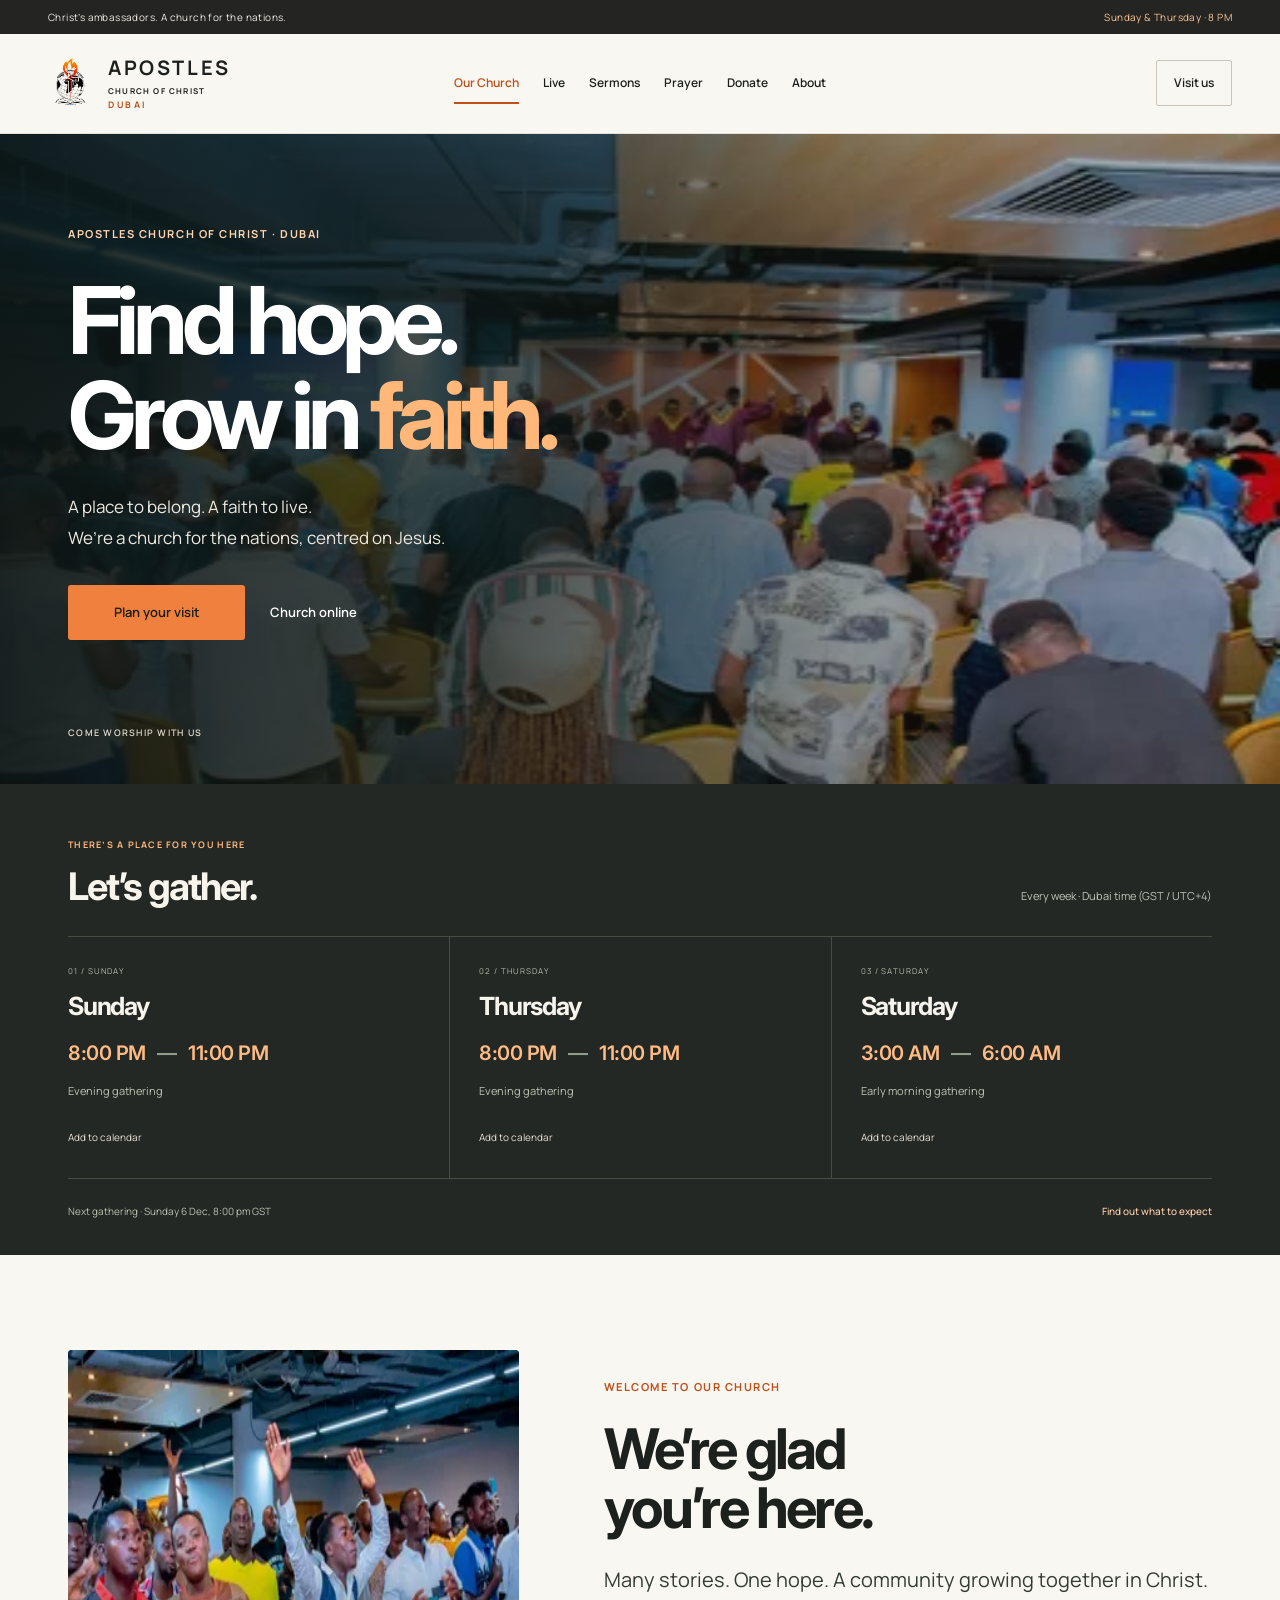
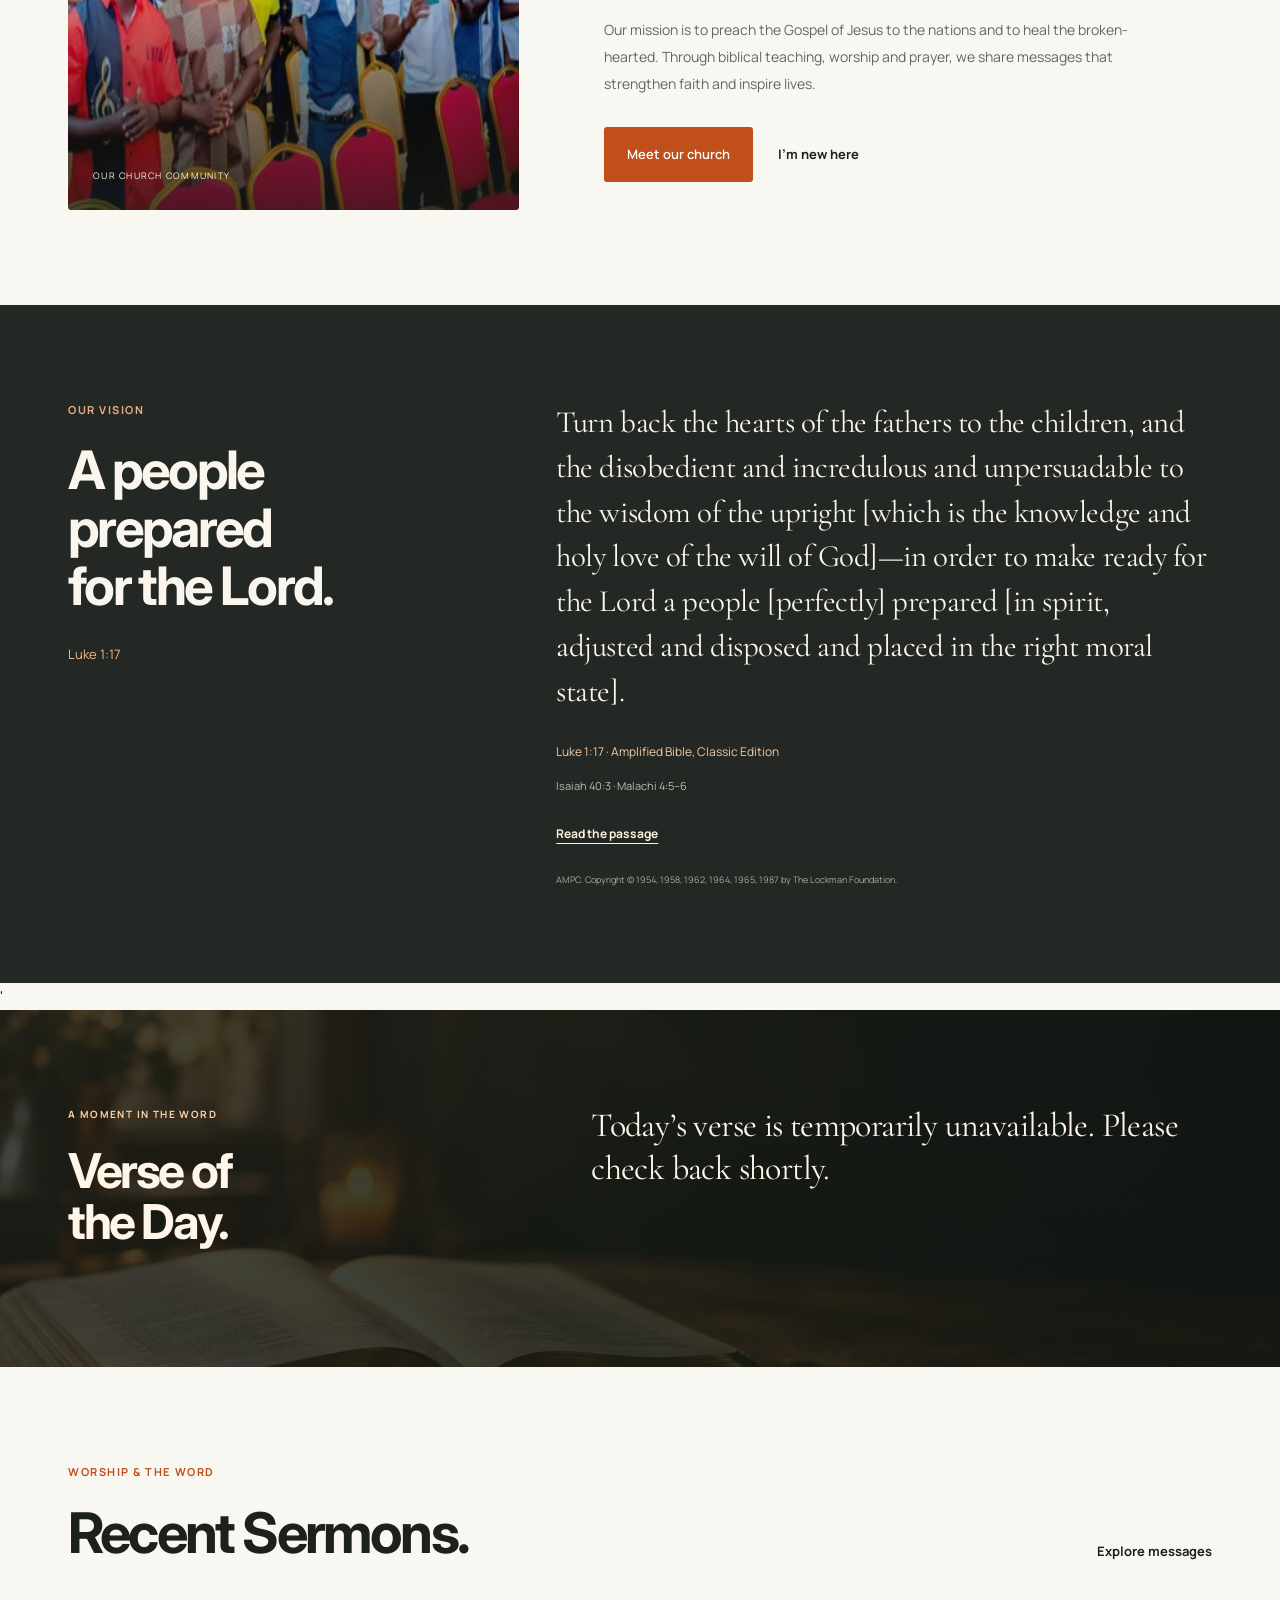
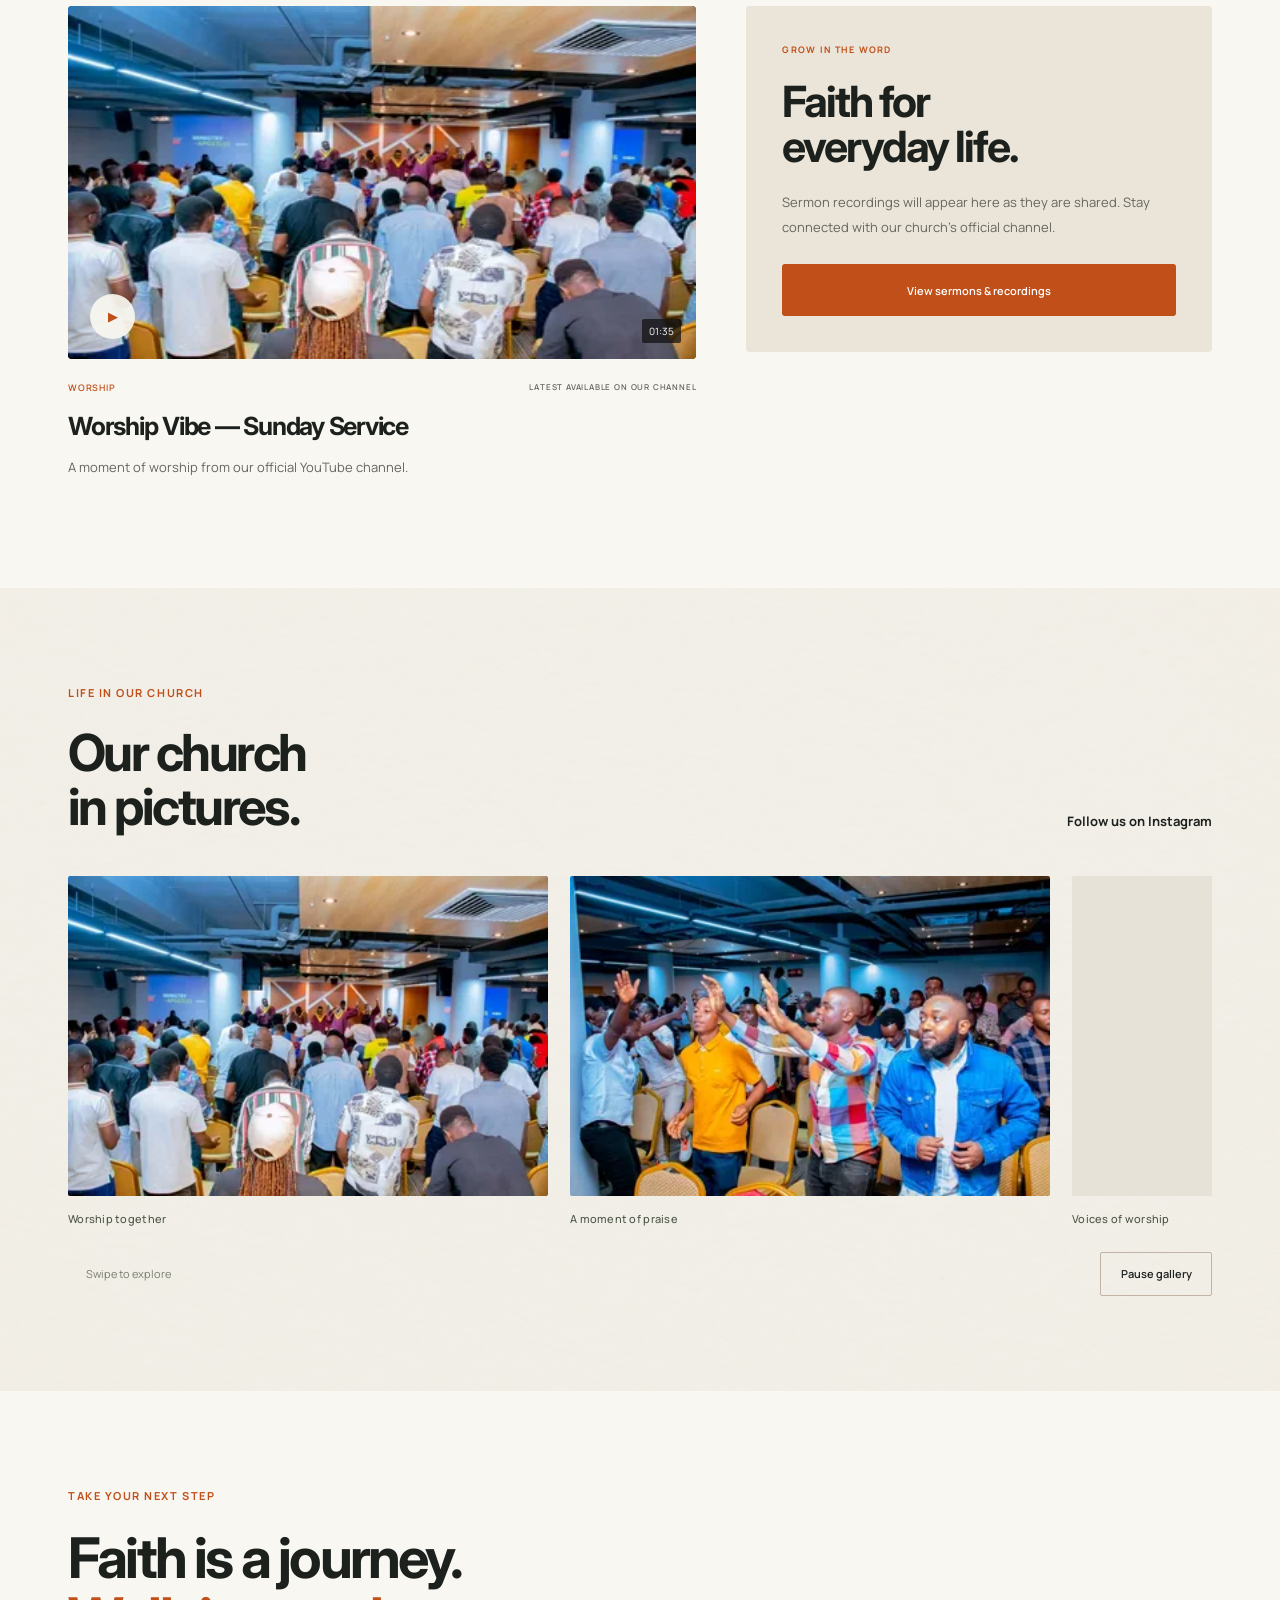
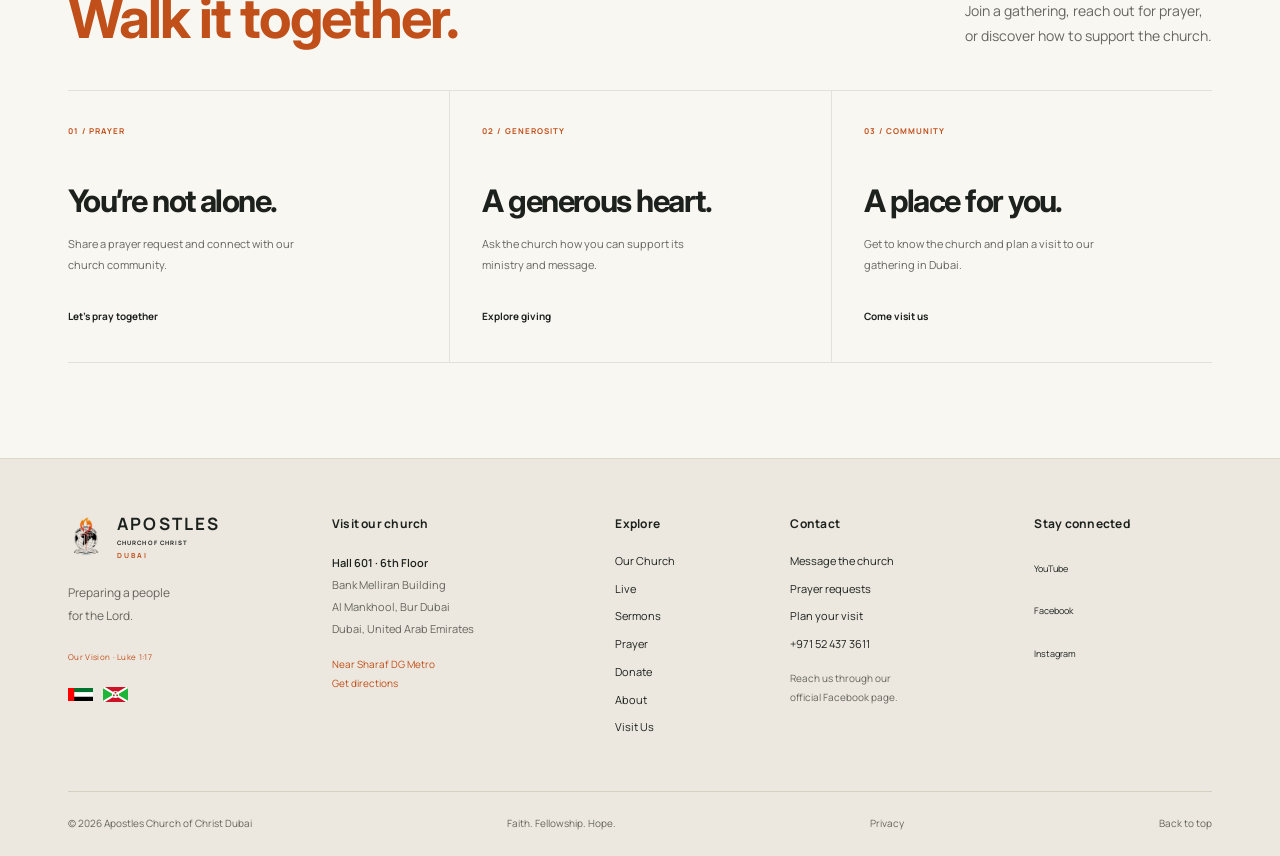
==== commit 112e6c39: "Add files via upload" ====
--- a/index.html
+++ b/index.html
@@ -1,3 +1,3 @@
 <!doctype html>
-<html lang="en"><head><meta charset="utf-8"><meta name="viewport" content="width=device-width,initial-scale=1,viewport-fit=cover"><title>Our Church — Apostles Church of Christ Dubai</title><meta name="description" content="A place to belong. A faith to live. Meet Apostles Church of Christ Dubai, worship online, and connect with our community."><meta name="theme-color" content="#f9f7f2"><meta property="og:title" content="Our Church — Apostles Church of Christ Dubai"><meta property="og:description" content="A place to belong. A faith to live. Meet Apostles Church of Christ Dubai, worship online, and connect with our community."><meta property="og:type" content="website"><link rel="icon" href="assets/logo.png"><link rel="stylesheet" href="assets/fonts.css"><link rel="stylesheet" href="styles.css"><link rel="stylesheet" href="mobile.css"><script src="config.js" defer></script><script src="welcome.js" defer></script><script src="live-status.js" defer></script><script src="app.js" defer></script><script src="schedule.js" defer></script><script src="church.js" defer></script><script src="gallery.js" defer></script><script src="mobile.js" defer></script></head><body id="top" data-page="our-church"><div class="welcome-intro" id="welcome-intro" role="dialog" aria-modal="true" aria-labelledby="welcome-title" hidden><div class="welcome-glow" aria-hidden="true"></div><div class="welcome-inner"><div class="welcome-logo"><span class="welcome-ring" aria-hidden="true"></span><img src="assets/logo.png" width="180" height="192" alt=""></div><p class="welcome-eyebrow">APOSTLES CHURCH OF CHRIST · DUBAI</p><h2 id="welcome-title">Welcome to<br><em>Our Church</em></h2><p class="welcome-tagline">Faith. Fellowship. Hope.</p><span class="welcome-progress" aria-hidden="true"></span><button id="welcome-skip" type="button">Enter the website </button></div></div><a class="skip-link" href="#main">Skip to content</a><div class="topline"><span>Christ’s ambassadors. A church for the nations.</span><a href="visit.html">Sunday &amp; Thursday · 8 PM </a></div>
-    <header class="header"><div class="header-brand"><a class="brand" href="index.html" aria-label="Apostles Church of Christ Dubai home"><img src="assets/logo.png" width="54" height="58" alt="Apostles Church of Christ logo"><span>APOSTLES<span class="brand-small">CHURCH OF CHRIST <b>DUBAI</b></span></span></a></div><button class="menu-toggle" aria-controls="navigation" aria-expanded="false" aria-label="Open menu"><span></span><span></span></button><nav id="navigation" aria-label="Main navigation"><a href="index.html" aria-current="page">Our Church</a><a href="live.html">Live</a><a href="sermons.html">Sermons</a><a href="prayer.html">Prayer</a><a href="donate.html">Donate</a><a href="about.html">About</a><div class="mobile-nav-panel"><p class="mobile-menu-label">WELCOME HOME</p><div class="mobile-menu-links"><a class="mobile-menu-link is-current" href="index.html" aria-current="page">Home</a><a class="mobile-menu-link" href="about.html">About Us</a><a class="mobile-menu-link" href="about.html#our-values">Our Beliefs</a><a class="mobile-menu-link" href="index.html#service-times">Services</a><a class="mobile-menu-link" href="sermons.html">Sermons</a><a class="mobile-menu-link" href="index.html#events">Events</a><a class="mobile-menu-link" href="index.html#church-gallery">Gallery</a><a class="mobile-menu-link" href="live.html">Live Stream</a><a class="mobile-menu-link" href="index.html#get-involved">Get Involved</a><a class="mobile-menu-link" href="index.html#contact">Contact</a></div><a class="button mobile-nav-visit" href="visit.html">Plan Your Visit</a><p class="mobile-menu-note">A place to belong. A faith to live.</p></div></nav><a class="header-visit" href="visit.html"> Visit us </a></header><main id="main"><section class="photo-hero" id="home"><picture class="responsive-photo"><source media="(max-width: 767px)" type="image/webp" srcset="assets/mobile/worship-hall-360.webp 360w, assets/mobile/worship-hall-640.webp 640w, assets/mobile/worship-hall-960.webp 960w" sizes="calc(100vw - 36px)"><img class="photo-hero-bg" src="assets/gallery/worship-hall.jpg" alt="" width="1536" height="1024" fetchpriority="high"></picture><div class="hero-shade"></div><div class="wrap photo-hero-inner"><p class="eyebrow" data-reveal>APOSTLES CHURCH OF CHRIST · DUBAI</p><h1 data-reveal>Find hope.<br>Grow in <span>faith.</span></h1><p class="photo-hero-description" data-reveal>A place to belong. A faith to live.<span class="desktop-copy"><br>We’re a church for the nations, centred on Jesus.</span></p><div class="actions" data-reveal><a class="button" href="visit.html">Plan your visit</a><a class="hero-outline" href="live.html"><span class="desktop-copy">Church online</span><span class="mobile-copy">Watch Live</span></a></div><div class="hero-bottom"><a href="#service-times">COME WORSHIP WITH US</a></div></div></section><section class="mobile-only mobile-shortcuts" aria-label="Explore our community"><div class="wrap"><a href="sermons.html"><span><svg class="mobile-icon" width="24" height="24" viewBox="0 0 24 24" fill="none" stroke="currentColor" stroke-width="1.6" stroke-linecap="round" stroke-linejoin="round" aria-hidden="true"><path d="M4 4h6a3 3 0 0 1 3 3v14a4 4 0 0 0-4-2H4z M20 4h-4a3 3 0 0 0-3 3 M20 4v15h-4a4 4 0 0 0-3 2"/></svg></span><strong>Word</strong></a><a href="about.html"><span><svg class="mobile-icon" width="24" height="24" viewBox="0 0 24 24" fill="none" stroke="currentColor" stroke-width="1.6" stroke-linecap="round" stroke-linejoin="round" aria-hidden="true"><path d="M16 21v-2a4 4 0 0 0-4-4H6a4 4 0 0 0-4 4v2 M9 11a4 4 0 1 0 0-8 4 4 0 0 0 0 8 M22 21v-2a4 4 0 0 0-3-3.87 M16 3.13a4 4 0 0 1 0 7.75"/></svg></span><strong>Community</strong></a><a href="#service-times"><span><svg class="mobile-icon" width="24" height="24" viewBox="0 0 24 24" fill="none" stroke="currentColor" stroke-width="1.6" stroke-linecap="round" stroke-linejoin="round" aria-hidden="true"><path d="M3 14h4l3 3h5a2 2 0 0 0 0-4h-3l-3-3H6 M3 10v11h4l11-2 3-5a2 2 0 0 0-3-2l-2 3 M3 14v-4"/></svg></span><strong>Service</strong></a></div></section><section class="service-section" id="service-times"><div class="wrap"><div class="service-heading"><div><p class="eyebrow">THERE’S A PLACE FOR YOU HERE</p><h2 data-reveal>Let’s gather.</h2></div><p>Every week · Dubai time (GST / UTC+4)</p></div><div class="service-grid"><article class="service-card" data-reveal><span class="service-index">01 / SUNDAY</span><span class="mobile-only service-mobile-icon"><svg class="mobile-icon" width="24" height="24" viewBox="0 0 24 24" fill="none" stroke="currentColor" stroke-width="1.6" stroke-linecap="round" stroke-linejoin="round" aria-hidden="true"><path d="M5 5h14v16H5z M8 3v4 M16 3v4 M5 10h14 M8 14h3 M8 17h6"/></svg></span><h3><span class="desktop-copy">Sunday</span><span class="mobile-copy">Sunday Service</span></h3><p class="service-clock">8:00 PM <span>—</span> 11:00 PM</p><p>Evening gathering</p><button class="calendar-link" data-add-calendar="sunday">Add to calendar </button></article><article class="service-card" data-reveal><span class="service-index">02 / THURSDAY</span><span class="mobile-only service-mobile-icon"><svg class="mobile-icon" width="24" height="24" viewBox="0 0 24 24" fill="none" stroke="currentColor" stroke-width="1.6" stroke-linecap="round" stroke-linejoin="round" aria-hidden="true"><path d="M5 5h14v16H5z M8 3v4 M16 3v4 M5 10h14 M8 14h3 M8 17h6"/></svg></span><h3><span class="desktop-copy">Thursday</span><span class="mobile-copy">Thursday Fellowship</span></h3><p class="service-clock">8:00 PM <span>—</span> 11:00 PM</p><p>Evening gathering</p><button class="calendar-link" data-add-calendar="thursday">Add to calendar </button></article><article class="service-card" data-reveal><span class="service-index">03 / SATURDAY</span><span class="mobile-only service-mobile-icon"><svg class="mobile-icon" width="24" height="24" viewBox="0 0 24 24" fill="none" stroke="currentColor" stroke-width="1.6" stroke-linecap="round" stroke-linejoin="round" aria-hidden="true"><path d="M3 14h4l3 3h5a2 2 0 0 0 0-4h-3l-3-3H6 M3 10v11h4l11-2 3-5a2 2 0 0 0-3-2l-2 3 M3 14v-4"/></svg></span><h3><span class="desktop-copy">Saturday</span><span class="mobile-copy">Saturday Prayer</span></h3><p class="service-clock">3:00 AM <span>—</span> 6:00 AM</p><p>Early morning gathering</p><button class="calendar-link" data-add-calendar="saturday">Add to calendar </button></article></div><div class="next-service"><p id="next-gathering">Join us on Sunday, Thursday or early Saturday morning.</p><a href="visit.html">Find out what to expect </a></div></div></section><section class="home-welcome section wrap"><div class="welcome-photo" data-reveal><picture class="responsive-photo"><source media="(max-width: 767px)" type="image/webp" srcset="assets/mobile/congregation-worship-360.webp 360w, assets/mobile/congregation-worship-640.webp 640w, assets/mobile/congregation-worship-960.webp 960w" sizes="calc(100vw - 36px)"><img src="assets/gallery/congregation-worship.jpg" alt="Our church community worshipping together" width="1536" height="1024" loading="lazy"></picture><span>OUR CHURCH COMMUNITY</span></div><div class="welcome-copy"><p class="eyebrow" data-reveal>WELCOME TO OUR CHURCH</p><h2 data-reveal><span class="desktop-copy">We’re glad<br>you’re here.</span><span class="mobile-copy">A Christ-centered community in Dubai</span></h2><p class="lead" data-reveal>Many stories. One hope. A community growing together in Christ.</p><div class="mobile-only mobile-value-grid"><article><span><svg class="mobile-icon" width="24" height="24" viewBox="0 0 24 24" fill="none" stroke="currentColor" stroke-width="1.6" stroke-linecap="round" stroke-linejoin="round" aria-hidden="true"><path d="M12 3v18 M5 9h14"/></svg></span><h3>Worship</h3><p>Honouring Jesus together.</p></article><article><span><svg class="mobile-icon" width="24" height="24" viewBox="0 0 24 24" fill="none" stroke="currentColor" stroke-width="1.6" stroke-linecap="round" stroke-linejoin="round" aria-hidden="true"><path d="M4 4h6a3 3 0 0 1 3 3v14a4 4 0 0 0-4-2H4z M20 4h-4a3 3 0 0 0-3 3 M20 4v15h-4a4 4 0 0 0-3 2"/></svg></span><h3>Discipleship</h3><p>Growing through God’s Word.</p></article><article><span><svg class="mobile-icon" width="24" height="24" viewBox="0 0 24 24" fill="none" stroke="currentColor" stroke-width="1.6" stroke-linecap="round" stroke-linejoin="round" aria-hidden="true"><path d="M16 21v-2a4 4 0 0 0-4-4H6a4 4 0 0 0-4 4v2 M9 11a4 4 0 1 0 0-8 4 4 0 0 0 0 8 M22 21v-2a4 4 0 0 0-3-3.87 M16 3.13a4 4 0 0 1 0 7.75"/></svg></span><h3>Community</h3><p>A place to belong.</p></article><article><span><svg class="mobile-icon" width="24" height="24" viewBox="0 0 24 24" fill="none" stroke="currentColor" stroke-width="1.6" stroke-linecap="round" stroke-linejoin="round" aria-hidden="true"><path d="M3 14h4l3 3h5a2 2 0 0 0 0-4h-3l-3-3H6 M3 10v11h4l11-2 3-5a2 2 0 0 0-3-2l-2 3 M3 14v-4"/></svg></span><h3>Impact</h3><p>Sharing hope and His love.</p></article></div><p data-reveal>Our mission is to preach the Gospel of Jesus to the nations and to heal the broken-hearted. Through biblical teaching, worship and prayer, we share messages that strengthen faith and inspire lives.</p><div class="actions" data-reveal><a class="button" href="about.html">Meet our church </a><a class="text-link" href="visit.html">I’m new here </a></div></div></section><section class="church-vision section" id="our-vision"><div class="wrap vision-layout"><div class="vision-heading" data-reveal><p class="eyebrow">OUR VISION</p><h2>A people<br>prepared<br>for the Lord.</h2><p class="vision-book">Luke 1:17</p></div><div class="vision-scripture" data-reveal><blockquote>Turn back the hearts of the fathers to the children, and the disobedient and incredulous and unpersuadable to the wisdom of the upright [which is the knowledge and holy love of the will of God]—in order to make ready for the Lord a people [perfectly] prepared [in spirit, adjusted and disposed and placed in the right moral state].</blockquote><p class="vision-reference">Luke 1:17 · Amplified Bible, Classic Edition</p><p class="vision-cross-references">Isaiah 40:3 · Malachi 4:5–6</p><a class="text-link" href="https://www.biblegateway.com/passage/?search=Luke%201%3A17&amp;version=AMPC" target="_blank" rel="noopener noreferrer">Read the passage</a><p class="vision-credit">AMPC. Copyright © 1954, 1958, 1962, 1964, 1965, 1987 by The Lockman Foundation.</p></div></div><details class="mobile-only mobile-vision-details"><summary>Our Vision · Luke 1:17</summary><blockquote>Turn back the hearts of the fathers to the children, and the disobedient and incredulous and unpersuadable to the wisdom of the upright [which is the knowledge and holy love of the will of God]—in order to make ready for the Lord a people [perfectly] prepared [in spirit, adjusted and disposed and placed in the right moral state].</blockquote><p>Luke 1:17 · Amplified Bible, Classic Edition</p><a class="text-link" href="about.html#our-vision">Read our vision</a></details></section><section class="daily-verse-section section" id="daily-verse"><img class="daily-verse-bg" src="assets/bible-background-v4.webp" alt="" width="1672" height="941" loading="lazy"><div class="verse-shade"></div><div class="wrap verse-content"><div class="verse-label" data-reveal><p class="eyebrow">A MOMENT IN THE WORD</p><h2><span class="desktop-copy">Quote of<br>the Day.</span><span class="mobile-copy">Verse of the day</span></h2><p>New International Version · NIV</p></div><div class="verse-reading" data-reveal><span class="verse-quote-mark" aria-hidden="true">“</span><blockquote id="daily-verse-text">Take a moment to pause, reflect and read today’s NIV verse.</blockquote><p id="daily-verse-reference">NIV · Verse of the Day</p><p id="daily-verse-date" class="verse-date"></p><a id="daily-verse-link" class="verse-read-link" href="https://www.biblegateway.com/votd/get/?format=html&amp;version=NIV" target="_blank" rel="noopener noreferrer">Read today’s verse </a><div class="verse-attribution"><a href="https://www.biblegateway.com/" target="_blank" rel="noopener noreferrer">Powered by BibleGateway.com</a><p>Scripture quotations taken from The Holy Bible, New International Version®, NIV®. Copyright © 1973, 1978, 1984, 2011 by Biblica, Inc. Used by permission. All rights reserved worldwide.</p></div></div></div></section><section class="recent-section section wrap" id="messages"><div class="section-heading"><div><p class="eyebrow" data-reveal>WORSHIP &amp; THE WORD</p><h2 data-reveal>Recent Sermons.</h2></div><a class="text-link" href="sermons.html">Explore messages </a></div><div class="recent-sermon-grid"><article class="recording-feature" data-reveal><button class="recording-thumb" data-video="G9IpNCJlAVc" aria-label="Play Worship Vibe — Sunday Service"><picture class="responsive-photo"><source media="(max-width: 767px)" type="image/webp" srcset="assets/mobile/worship-hall-360.webp 360w, assets/mobile/worship-hall-640.webp 640w, assets/mobile/worship-hall-960.webp 960w" sizes="calc(100vw - 36px)"><img src="assets/gallery/worship-hall.jpg" alt="Photograph of our church worship gathering" width="1536" height="1024" loading="lazy"></picture><span class="round-play" aria-hidden="true">▶</span><span class="video-duration">01:35</span></button><div class="recording-meta"><span>WORSHIP</span><span>LATEST AVAILABLE ON OUR CHANNEL</span></div><h3><button class="title-button" data-video="G9IpNCJlAVc">Worship Vibe — Sunday Service </button></h3><p>A moment of worship from our official YouTube channel.</p></article><div class="sermon-preview" data-reveal><p class="eyebrow">GROW IN THE WORD</p><h3>Faith for<br>everyday life.</h3><p>Sermon recordings will appear here as they are shared. Stay connected with our church’s official channel.</p><div id="recent-configured-sermons"></div><a class="button" href="sermons.html">View sermons &amp; recordings </a></div></div></section><section class="mobile-only mobile-events section" id="events"><div class="wrap"><p class="eyebrow">LIFE TOGETHER</p><h2>Coming up.</h2><p class="mobile-section-intro">There’s a place for you at our next gathering.</p><div id="mobile-upcoming-events" class="mobile-event-list"><a class="mobile-event-fallback" href="visit.html">See our weekly gatherings</a></div></div></section><section class="church-gallery section" id="church-gallery"><div class="wrap"><div class="section-heading"><div><p class="eyebrow" data-reveal>LIFE IN OUR CHURCH</p><h2 data-reveal>Our church<br>in pictures.</h2></div><a class="text-link" href="https://www.instagram.com/apostles_church_of_christ/" target="_blank" rel="noopener noreferrer">Follow us on Instagram</a></div><div class="gallery-shell" data-gallery data-gallery-mode="continuous"><div class="gallery-viewport" id="gallery-viewport" tabindex="0" role="region" aria-label="Church photographs. Swipe left or right to explore."><div class="gallery-track"><div class="gallery-sequence"><figure class="gallery-slide"><picture class="responsive-photo"><source media="(max-width: 767px)" type="image/webp" srcset="assets/mobile/worship-hall-360.webp 360w, assets/mobile/worship-hall-640.webp 640w, assets/mobile/worship-hall-960.webp 960w" sizes="calc(100vw - 36px)"><img src="assets/gallery/worship-hall.jpg" alt="The church congregation worshipping with the choir at the front of the hall" width="1536" height="1024" loading="lazy" decoding="async" draggable="false"></picture><figcaption>Worship together</figcaption></figure><figure class="gallery-slide"><picture class="responsive-photo"><source media="(max-width: 767px)" type="image/webp" srcset="assets/mobile/congregation-praise-360.webp 360w, assets/mobile/congregation-praise-640.webp 640w, assets/mobile/congregation-praise-960.webp 960w" sizes="calc(100vw - 36px)"><img src="assets/gallery/congregation-praise.jpg" alt="Members of the congregation worshipping with hands raised" width="1536" height="1024" loading="lazy" decoding="async" draggable="false"></picture><figcaption>A moment of praise</figcaption></figure><figure class="gallery-slide gallery-portrait"><picture class="responsive-photo"><source media="(max-width: 767px)" type="image/webp" srcset="assets/mobile/choir-singer-360.webp 360w, assets/mobile/choir-singer-640.webp 640w, assets/mobile/choir-singer-960.webp 960w" sizes="calc(100vw - 36px)"><img src="assets/gallery/choir-singer.jpg" alt="A choir singer holding a microphone and raising his hand during worship" width="1024" height="1536" loading="lazy" decoding="async" draggable="false"></picture><figcaption>Voices of worship</figcaption></figure><figure class="gallery-slide"><picture class="responsive-photo"><source media="(max-width: 767px)" type="image/webp" srcset="assets/mobile/choir-monochrome-360.webp 360w, assets/mobile/choir-monochrome-640.webp 640w, assets/mobile/choir-monochrome-960.webp 960w" sizes="calc(100vw - 36px)"><img src="assets/gallery/choir-monochrome.jpg" alt="Black and white photograph of the church choir singing before the congregation" width="1536" height="1024" loading="lazy" decoding="async" draggable="false"></picture><figcaption>Our church choir</figcaption></figure><figure class="gallery-slide"><picture class="responsive-photo"><source media="(max-width: 767px)" type="image/webp" srcset="assets/mobile/congregation-worship-360.webp 360w, assets/mobile/congregation-worship-640.webp 640w, assets/mobile/congregation-worship-960.webp 960w" sizes="calc(100vw - 36px)"><img src="assets/gallery/congregation-worship.jpg" alt="The congregation singing and worshipping together" width="1536" height="1024" loading="lazy" decoding="async" draggable="false"></picture><figcaption>Gathered in faith</figcaption></figure><figure class="gallery-slide"><picture class="responsive-photo"><source media="(max-width: 767px)" type="image/webp" srcset="assets/mobile/choir-gathering-360.webp 360w, assets/mobile/choir-gathering-640.webp 640w, assets/mobile/choir-gathering-960.webp 960w" sizes="calc(100vw - 36px)"><img src="assets/gallery/choir-gathering.jpg" alt="The choir leading worship in front of the church congregation" width="1536" height="1024" loading="lazy" decoding="async" draggable="false"></picture><figcaption>Worship and fellowship</figcaption></figure><figure class="gallery-slide"><picture class="responsive-photo"><source media="(max-width: 767px)" type="image/webp" srcset="assets/mobile/congregation-seated-360.webp 360w, assets/mobile/congregation-seated-640.webp 640w, assets/mobile/congregation-seated-960.webp 960w" sizes="calc(100vw - 36px)"><img src="assets/gallery/congregation-seated.jpg" alt="The congregation seated together during a church gathering" width="1536" height="1024" loading="lazy" decoding="async" draggable="false"></picture><figcaption>Life in our church</figcaption></figure></div></div></div><div class="gallery-toolbar"><p class="gallery-position">7 photographs <span>Drag or swipe to explore</span></p><div class="gallery-controls"><button type="button" data-gallery-pause aria-controls="gallery-viewport" hidden>Pause gallery</button></div></div></div></div></section><section class="mobile-only mobile-location section" id="location"><div class="wrap"><p class="eyebrow">COME AS YOU ARE</p><h2>Our Location</h2><p class="mobile-location-name">Al Mankhool, Bur Dubai</p><p>Near Sharaf DG Metro Station.</p><div class="mobile-map" data-map-src="https://www.google.com/maps?q=Bank+Melliran+Building+Al+Mankhool+Bur+Dubai&amp;output=embed"><button type="button" class="mobile-map-load"><svg class="mobile-icon" width="24" height="24" viewBox="0 0 24 24" fill="none" stroke="currentColor" stroke-width="1.6" stroke-linecap="round" stroke-linejoin="round" aria-hidden="true"><path d="M20 10c0 6-8 11-8 11S4 16 4 10a8 8 0 1 1 16 0 M15 10a3 3 0 1 1-6 0 3 3 0 0 1 6 0"/></svg><span>Show our location on the map</span></button></div><a class="button" href="https://www.google.com/maps/search/?api=1&amp;query=Bank+Melliran+Building+Al+Mankhool+Bur+Dubai" target="_blank" rel="noopener noreferrer">Get Directions</a></div></section><section class="mobile-only mobile-contact section" id="contact"><div class="wrap"><p class="eyebrow">WE’D LOVE TO HEAR FROM YOU</p><h2>Let’s connect.</h2><div class="mobile-contact-cards"><a class="mobile-contact-email" href="https://www.facebook.com/apostlesdubai/" target="_blank" rel="noopener noreferrer"><svg class="mobile-icon" width="24" height="24" viewBox="0 0 24 24" fill="none" stroke="currentColor" stroke-width="1.6" stroke-linecap="round" stroke-linejoin="round" aria-hidden="true"><path d="M3 5h18v14H3z M3 5l9 8 9-8"/></svg><span><strong>Email Us</strong><small>Request our email on Facebook</small></span></a><a class="mobile-contact-phone" href="tel:+971524373611"><svg class="mobile-icon" width="24" height="24" viewBox="0 0 24 24" fill="none" stroke="currentColor" stroke-width="1.6" stroke-linecap="round" stroke-linejoin="round" aria-hidden="true"><path d="M5 3h4l2 5-3 2a15 15 0 0 0 6 6l2-3 5 2v4a2 2 0 0 1-2 2A18 18 0 0 1 3 5a2 2 0 0 1 2-2"/></svg><span><strong>Call Us</strong><small>+971 52 437 3611</small></span></a><a href="visit.html"><svg class="mobile-icon" width="24" height="24" viewBox="0 0 24 24" fill="none" stroke="currentColor" stroke-width="1.6" stroke-linecap="round" stroke-linejoin="round" aria-hidden="true"><path d="M20 10c0 6-8 11-8 11S4 16 4 10a8 8 0 1 1 16 0 M15 10a3 3 0 1 1-6 0 3 3 0 0 1 6 0"/></svg><span><strong>Visit Us</strong><small>Plan a gathering in Dubai</small></span></a></div><a class="button" href="https://www.facebook.com/apostlesdubai/" target="_blank" rel="noopener noreferrer">Send a Message</a><div class="mobile-involvement" id="get-involved"><h3>Take your next step.</h3><p>Join a gathering, reach out for prayer, or support the church.</p><div><a href="prayer.html">Request prayer</a><a href="donate.html">Explore giving</a></div></div></div></section><section class="pathways wrap section"><div class="section-heading"><div><p class="eyebrow">TAKE YOUR NEXT STEP</p><h2>Faith is a journey.<br><em>Walk it together.</em></h2></div><p>Join a gathering, reach out for prayer,<br>or discover how to support the church.</p></div><div class="pathway-grid"><a href="prayer.html" class="pathway"><span class="pathway-number">01 / PRAYER</span><h3>You’re not alone.</h3><p>Share a prayer request and connect with our church community.</p><span class="text-link">Let’s pray together </span></a><a href="donate.html" class="pathway"><span class="pathway-number">02 / GENEROSITY</span><h3>A generous heart.</h3><p>Ask the church how you can support its ministry and message.</p><span class="text-link">Explore giving </span></a><a href="visit.html" class="pathway"><span class="pathway-number">03 / COMMUNITY</span><h3>A place for you.</h3><p>Get to know the church and plan a visit to our gathering in Dubai.</p><span class="text-link">Come visit us </span></a></div></section></main><footer class="footer-new"><div class="wrap"><div class="footer-grid"><div class="footer-brand"><a class="brand" href="index.html" aria-label="Apostles Church of Christ Dubai home"><img src="assets/logo.png" width="54" height="58" alt="Apostles Church of Christ logo"><span>APOSTLES<span class="brand-small">CHURCH OF CHRIST <b>DUBAI</b></span></span></a><p>Preparing a people<br>for the Lord.</p><a class="footer-scripture" href="about.html#our-vision">Our Vision · Luke 1:17</a><div class="footer-flags" aria-label="United Arab Emirates and Burundi"><img src="assets/flag-uae.svg" width="25" height="15" alt="United Arab Emirates flag" title="United Arab Emirates"><img src="assets/flag-burundi.svg" width="25" height="15" alt="Burundi flag" title="Burundi"></div></div><div class="footer-column"><h2>Visit our church</h2><address><strong>Hall 601 · 6th Floor</strong><br>Bank Melliran Building<br>Al Mankhool, Bur Dubai<br>Dubai, United Arab Emirates</address><a class="footer-map" href="https://www.google.com/maps/search/?api=1&query=Bank+Melliran+Building+Al+Mankhool+Bur+Dubai" target="_blank" rel="noopener noreferrer">Near Sharaf DG Metro<br>Get directions</a></div><div class="footer-column"><h2>Explore</h2><a href="index.html">Our Church</a><a href="live.html">Live</a><a href="sermons.html">Sermons</a><a href="prayer.html">Prayer</a><a href="donate.html">Donate</a><a href="about.html">About</a><a href="visit.html">Visit Us</a></div><div class="footer-column"><h2>Contact</h2><a href="https://www.facebook.com/apostlesdubai/" target="_blank" rel="noopener noreferrer">Message the church</a><a href="prayer.html">Prayer requests</a><a href="visit.html">Plan your visit</a><a class="configured-email" hidden></a><a class="configured-phone" href="tel:+971524373611">+971 52 437 3611</a><p>Reach us through our<br>official Facebook page.</p></div><div class="footer-column"><h2>Stay connected</h2><a class="social-pill" href="https://www.youtube.com/@Apostleschurchofchristdubai" target="_blank" rel="noopener noreferrer">YouTube</a><a class="social-pill" href="https://www.facebook.com/apostlesdubai/" target="_blank" rel="noopener noreferrer">Facebook</a><a class="social-pill" href="https://www.instagram.com/apostles_church_of_christ/" target="_blank" rel="noopener noreferrer">Instagram</a></div></div><div class="footer-bottom"><span>© <span id="year">2026</span> Apostles Church of Christ Dubai</span><span>Faith. Fellowship. Hope.</span><button class="subtle-link" id="privacy-open">Privacy</button><a href="#top">Back to top</a></div></div></footer><div class="toast" id="toast" role="status" aria-live="polite"></div><dialog id="video-dialog" class="video-dialog" aria-labelledby="video-dialog-title"><div class="dialog-bar"><h2 id="video-dialog-title">Worship Vibe</h2><button class="close-dialog" aria-label="Close video">Close</button></div><div id="dialog-player"></div><p>Having trouble playing? <a href="https://www.youtube.com/watch?v=G9IpNCJlAVc" target="_blank" rel="noopener noreferrer">Watch on YouTube </a></p></dialog><dialog id="privacy-dialog" class="privacy-dialog" aria-labelledby="privacy-title"><div class="dialog-bar"><h2 id="privacy-title">Your privacy</h2><button class="close-dialog" aria-label="Close privacy notice">Close</button></div><p>This website does not use analytics, advertising cookies or accounts. Prayer drafts stay in this page’s memory and are cleared when you leave or reload. They are not sent or stored by this website. A temporary browser-tab flag remembers that you have seen the welcome animation; it contains no personal information.</p><p>A prayer request is shared only when you copy it and choose to send it yourself through the church’s Facebook page. The daily NIV verse connects to Bible Gateway automatically. Any configured donation checkout belongs to its external provider; this website does not process payments.</p><p>When the live API is activated, the Live page checks broadcast availability and can load a public YouTube player automatically, initially muted. Other YouTube players connect when you choose to play. The mobile location map connects to Google only after you select Show our location on the map. YouTube, Facebook and payment providers use their own privacy policies. The church introduction, images and fonts are hosted with this website.</p></dialog><noscript><div class="noscript">The video controls and prayer draft need JavaScript. You can still read our church information and visit <a href="https://www.youtube.com/@Apostleschurchofchristdubai">YouTube</a> or <a href="https://www.facebook.com/apostlesdubai/">Facebook</a>.</div></noscript></body></html>+<html lang="en"><head><meta charset="utf-8"><meta name="viewport" content="width=device-width,initial-scale=1,viewport-fit=cover"><title>Our Church — Apostles Church of Christ Dubai</title><meta name="description" content="A place to belong. A faith to live. Meet Apostles Church of Christ Dubai, worship online, and connect with our community."><meta name="theme-color" content="#f9f7f2"><meta property="og:title" content="Our Church — Apostles Church of Christ Dubai"><meta property="og:description" content="A place to belong. A faith to live. Meet Apostles Church of Christ Dubai, worship online, and connect with our community."><meta property="og:type" content="website"><link rel="icon" href="assets/logo.png"><link rel="stylesheet" href="assets/fonts.css"><link rel="stylesheet" href="styles.css"><link rel="stylesheet" href="mobile.css?v=20261015-2"><script src="config.js" defer></script><script src="welcome.js" defer></script><script src="live-status.js" defer></script><script src="app.js" defer></script><script src="schedule.js" defer></script><script src="church.js?v=20261015-2" defer></script><script src="gallery.js" defer></script><script src="mobile.js?v=20261015-2" defer></script></head><body id="top" data-page="our-church"><div class="welcome-intro" id="welcome-intro" role="dialog" aria-modal="true" aria-labelledby="welcome-title" hidden><div class="welcome-glow" aria-hidden="true"></div><div class="welcome-inner"><div class="welcome-logo"><span class="welcome-ring" aria-hidden="true"></span><img src="assets/logo.png" width="180" height="192" alt=""></div><p class="welcome-eyebrow">APOSTLES CHURCH OF CHRIST · DUBAI</p><h2 id="welcome-title">Welcome to<br><em>Our Church</em></h2><p class="welcome-tagline">Faith. Fellowship. Hope.</p><span class="welcome-progress" aria-hidden="true"></span><button id="welcome-skip" type="button">Enter the website </button></div></div><a class="skip-link" href="#main">Skip to content</a><div class="topline"><span>Christ’s ambassadors. A church for the nations.</span><a href="visit.html">Sunday &amp; Thursday · 8 PM </a></div>
+    <header class="header"><div class="header-brand"><a class="brand" href="index.html" aria-label="Apostles Church of Christ Dubai home"><img src="assets/logo.png" width="54" height="58" alt="Apostles Church of Christ logo"><span>APOSTLES<span class="brand-small">CHURCH OF CHRIST <b>DUBAI</b></span></span></a></div><button class="menu-toggle" aria-controls="navigation" aria-expanded="false" aria-label="Open menu"><span></span><span></span></button><nav id="navigation" aria-label="Main navigation"><a href="index.html" aria-current="page">Our Church</a><a href="live.html">Live</a><a href="sermons.html">Sermons</a><a href="prayer.html">Prayer</a><a href="donate.html">Donate</a><a href="about.html">About</a><div class="mobile-nav-panel"><p class="mobile-menu-label">WELCOME HOME</p><div class="mobile-menu-links"><a class="mobile-menu-link is-current" href="index.html" aria-current="page">Home</a><a class="mobile-menu-link" href="about.html">About Us</a><a class="mobile-menu-link" href="about.html#our-values">Our Beliefs</a><a class="mobile-menu-link" href="index.html#service-times">Services</a><a class="mobile-menu-link" href="sermons.html">Sermons</a><a class="mobile-menu-link" href="index.html#events">Events</a><a class="mobile-menu-link" href="index.html#church-gallery">Gallery</a><a class="mobile-menu-link" href="live.html">Live Stream</a><a class="mobile-menu-link" href="index.html#get-involved">Get Involved</a><a class="mobile-menu-link" href="index.html#contact">Contact</a></div><a class="button mobile-nav-visit" href="visit.html">Plan Your Visit</a><p class="mobile-menu-note">A place to belong. A faith to live.</p></div></nav><a class="header-visit" href="visit.html"> Visit us </a></header><main id="main"><section class="photo-hero" id="home"><picture class="responsive-photo"><source media="(max-width: 767px)" type="image/webp" srcset="assets/mobile/worship-hall-360.webp 360w, assets/mobile/worship-hall-640.webp 640w, assets/mobile/worship-hall-960.webp 960w" sizes="calc(100vw - 36px)"><img class="photo-hero-bg" src="assets/gallery/worship-hall.jpg" alt="" width="1536" height="1024" fetchpriority="high"></picture><div class="hero-shade"></div><div class="wrap photo-hero-inner"><p class="eyebrow" data-reveal>APOSTLES CHURCH OF CHRIST · DUBAI</p><h1 data-reveal>Find hope.<br>Grow in <span>faith.</span></h1><p class="photo-hero-description" data-reveal>A place to belong. A faith to live.<span class="desktop-copy"><br>We’re a church for the nations, centred on Jesus.</span></p><div class="actions" data-reveal><a class="button" href="visit.html">Plan your visit</a><a class="hero-outline" href="live.html"><span class="desktop-copy">Church online</span><span class="mobile-copy">Watch Live</span></a></div><div class="hero-bottom"><a href="#service-times">COME WORSHIP WITH US</a></div></div></section><section class="mobile-only mobile-shortcuts" aria-label="Explore our community"><div class="wrap"><a href="sermons.html"><span><svg class="mobile-icon" width="24" height="24" viewBox="0 0 24 24" fill="none" stroke="currentColor" stroke-width="1.6" stroke-linecap="round" stroke-linejoin="round" aria-hidden="true"><path d="M4 4h6a3 3 0 0 1 3 3v14a4 4 0 0 0-4-2H4z M20 4h-4a3 3 0 0 0-3 3 M20 4v15h-4a4 4 0 0 0-3 2"/></svg></span><strong>Word</strong></a><a href="about.html"><span><svg class="mobile-icon" width="24" height="24" viewBox="0 0 24 24" fill="none" stroke="currentColor" stroke-width="1.6" stroke-linecap="round" stroke-linejoin="round" aria-hidden="true"><path d="M16 21v-2a4 4 0 0 0-4-4H6a4 4 0 0 0-4 4v2 M9 11a4 4 0 1 0 0-8 4 4 0 0 0 0 8 M22 21v-2a4 4 0 0 0-3-3.87 M16 3.13a4 4 0 0 1 0 7.75"/></svg></span><strong>Community</strong></a><a href="#service-times"><span><svg class="mobile-icon" width="24" height="24" viewBox="0 0 24 24" fill="none" stroke="currentColor" stroke-width="1.6" stroke-linecap="round" stroke-linejoin="round" aria-hidden="true"><path d="M3 14h4l3 3h5a2 2 0 0 0 0-4h-3l-3-3H6 M3 10v11h4l11-2 3-5a2 2 0 0 0-3-2l-2 3 M3 14v-4"/></svg></span><strong>Service</strong></a></div></section><section class="service-section" id="service-times"><div class="wrap"><div class="service-heading"><div><p class="eyebrow">THERE’S A PLACE FOR YOU HERE</p><h2 data-reveal>Let’s gather.</h2></div><p>Every week · Dubai time (GST / UTC+4)</p></div><div class="service-grid"><article class="service-card" data-reveal><span class="service-index">01 / SUNDAY</span><span class="mobile-only service-mobile-icon"><svg class="mobile-icon" width="24" height="24" viewBox="0 0 24 24" fill="none" stroke="currentColor" stroke-width="1.6" stroke-linecap="round" stroke-linejoin="round" aria-hidden="true"><path d="M5 5h14v16H5z M8 3v4 M16 3v4 M5 10h14 M8 14h3 M8 17h6"/></svg></span><h3><span class="desktop-copy">Sunday</span><span class="mobile-copy">Sunday Service</span></h3><p class="service-clock">8:00 PM <span>—</span> 11:00 PM</p><p>Evening gathering</p><button class="calendar-link" data-add-calendar="sunday">Add to calendar </button></article><article class="service-card" data-reveal><span class="service-index">02 / THURSDAY</span><span class="mobile-only service-mobile-icon"><svg class="mobile-icon" width="24" height="24" viewBox="0 0 24 24" fill="none" stroke="currentColor" stroke-width="1.6" stroke-linecap="round" stroke-linejoin="round" aria-hidden="true"><path d="M5 5h14v16H5z M8 3v4 M16 3v4 M5 10h14 M8 14h3 M8 17h6"/></svg></span><h3><span class="desktop-copy">Thursday</span><span class="mobile-copy">Thursday Fellowship</span></h3><p class="service-clock">8:00 PM <span>—</span> 11:00 PM</p><p>Evening gathering</p><button class="calendar-link" data-add-calendar="thursday">Add to calendar </button></article><article class="service-card" data-reveal><span class="service-index">03 / SATURDAY</span><span class="mobile-only service-mobile-icon"><svg class="mobile-icon" width="24" height="24" viewBox="0 0 24 24" fill="none" stroke="currentColor" stroke-width="1.6" stroke-linecap="round" stroke-linejoin="round" aria-hidden="true"><path d="M3 14h4l3 3h5a2 2 0 0 0 0-4h-3l-3-3H6 M3 10v11h4l11-2 3-5a2 2 0 0 0-3-2l-2 3 M3 14v-4"/></svg></span><h3><span class="desktop-copy">Saturday</span><span class="mobile-copy">Saturday Prayer</span></h3><p class="service-clock">3:00 AM <span>—</span> 6:00 AM</p><p>Early morning gathering</p><button class="calendar-link" data-add-calendar="saturday">Add to calendar </button></article></div><div class="next-service"><p id="next-gathering">Join us on Sunday, Thursday or early Saturday morning.</p><a href="visit.html">Find out what to expect </a></div></div></section><section class="home-welcome section wrap"><div class="welcome-photo" data-reveal><picture class="responsive-photo"><source media="(max-width: 767px)" type="image/webp" srcset="assets/mobile/congregation-worship-360.webp 360w, assets/mobile/congregation-worship-640.webp 640w, assets/mobile/congregation-worship-960.webp 960w" sizes="calc(100vw - 36px)"><img src="assets/gallery/congregation-worship.jpg" alt="Our church community worshipping together" width="1536" height="1024" loading="lazy"></picture><span>OUR CHURCH COMMUNITY</span></div><div class="welcome-copy"><p class="eyebrow" data-reveal>WELCOME TO OUR CHURCH</p><h2 data-reveal><span class="desktop-copy">We’re glad<br>you’re here.</span><span class="mobile-copy">A Christ-centered community in Dubai</span></h2><p class="lead" data-reveal>Many stories. One hope. A community growing together in Christ.</p><div class="mobile-only mobile-value-grid"><article><span><svg class="mobile-icon" width="24" height="24" viewBox="0 0 24 24" fill="none" stroke="currentColor" stroke-width="1.6" stroke-linecap="round" stroke-linejoin="round" aria-hidden="true"><path d="M12 3v18 M5 9h14"/></svg></span><h3>Worship</h3><p>Honouring Jesus together.</p></article><article><span><svg class="mobile-icon" width="24" height="24" viewBox="0 0 24 24" fill="none" stroke="currentColor" stroke-width="1.6" stroke-linecap="round" stroke-linejoin="round" aria-hidden="true"><path d="M4 4h6a3 3 0 0 1 3 3v14a4 4 0 0 0-4-2H4z M20 4h-4a3 3 0 0 0-3 3 M20 4v15h-4a4 4 0 0 0-3 2"/></svg></span><h3>Discipleship</h3><p>Growing through God’s Word.</p></article><article><span><svg class="mobile-icon" width="24" height="24" viewBox="0 0 24 24" fill="none" stroke="currentColor" stroke-width="1.6" stroke-linecap="round" stroke-linejoin="round" aria-hidden="true"><path d="M16 21v-2a4 4 0 0 0-4-4H6a4 4 0 0 0-4 4v2 M9 11a4 4 0 1 0 0-8 4 4 0 0 0 0 8 M22 21v-2a4 4 0 0 0-3-3.87 M16 3.13a4 4 0 0 1 0 7.75"/></svg></span><h3>Community</h3><p>A place to belong.</p></article><article><span><svg class="mobile-icon" width="24" height="24" viewBox="0 0 24 24" fill="none" stroke="currentColor" stroke-width="1.6" stroke-linecap="round" stroke-linejoin="round" aria-hidden="true"><path d="M3 14h4l3 3h5a2 2 0 0 0 0-4h-3l-3-3H6 M3 10v11h4l11-2 3-5a2 2 0 0 0-3-2l-2 3 M3 14v-4"/></svg></span><h3>Impact</h3><p>Sharing hope and His love.</p></article></div><p data-reveal>Our mission is to preach the Gospel of Jesus to the nations and to heal the broken-hearted. Through biblical teaching, worship and prayer, we share messages that strengthen faith and inspire lives.</p><div class="actions" data-reveal><a class="button" href="about.html">Meet our church </a><a class="text-link" href="visit.html">I’m new here </a></div></div></section><section class="church-vision section" id="our-vision"><div class="wrap vision-layout"><div class="vision-heading" data-reveal><p class="eyebrow">OUR VISION</p><h2>A people<br>prepared<br>for the Lord.</h2><p class="vision-book">Luke 1:17</p></div><div class="vision-scripture" data-reveal><blockquote>Turn back the hearts of the fathers to the children, and the disobedient and incredulous and unpersuadable to the wisdom of the upright [which is the knowledge and holy love of the will of God]—in order to make ready for the Lord a people [perfectly] prepared [in spirit, adjusted and disposed and placed in the right moral state].</blockquote><p class="vision-reference">Luke 1:17 · Amplified Bible, Classic Edition</p><p class="vision-cross-references">Isaiah 40:3 · Malachi 4:5–6</p><a class="text-link" href="https://www.biblegateway.com/passage/?search=Luke%201%3A17&amp;version=AMPC" target="_blank" rel="noopener noreferrer">Read the passage</a><p class="vision-credit">AMPC. Copyright © 1954, 1958, 1962, 1964, 1965, 1987 by The Lockman Foundation.</p></div></div><details class="mobile-only mobile-vision-details"><summary>Our Vision · Luke 1:17</summary><blockquote>Turn back the hearts of the fathers to the children, and the disobedient and incredulous and unpersuadable to the wisdom of the upright [which is the knowledge and holy love of the will of God]—in order to make ready for the Lord a people [perfectly] prepared [in spirit, adjusted and disposed and placed in the right moral state].</blockquote><p>Luke 1:17 · Amplified Bible, Classic Edition</p><a class="text-link" href="about.html#our-vision">Read our vision</a></details></section>'<section class="daily-verse-section section" id="daily-verse"><img class="daily-verse-bg" src="assets/bible-background-v4.webp" alt="" width="1672" height="941" loading="lazy"><div class="verse-shade"></div><div class="wrap verse-content"><div class="verse-label" data-reveal><p class="eyebrow">A MOMENT IN THE WORD</p><h2><span class="desktop-copy">Verse of<br>the Day.</span><span class="mobile-copy">Verse of the day</span></h2></div><div class="verse-reading" data-reveal><blockquote id="daily-verse-text">Take a moment to pause and reflect on God’s Word.</blockquote><p id="daily-verse-reference">Verse of the day</p></div></div></section><section class="recent-section section wrap" id="messages"><div class="section-heading"><div><p class="eyebrow" data-reveal>WORSHIP &amp; THE WORD</p><h2 data-reveal>Recent Sermons.</h2></div><a class="text-link" href="sermons.html">Explore messages </a></div><div class="recent-sermon-grid"><article class="recording-feature" data-reveal><button class="recording-thumb" data-video="G9IpNCJlAVc" aria-label="Play Worship Vibe — Sunday Service"><picture class="responsive-photo"><source media="(max-width: 767px)" type="image/webp" srcset="assets/mobile/worship-hall-360.webp 360w, assets/mobile/worship-hall-640.webp 640w, assets/mobile/worship-hall-960.webp 960w" sizes="calc(100vw - 36px)"><img src="assets/gallery/worship-hall.jpg" alt="Photograph of our church worship gathering" width="1536" height="1024" loading="lazy"></picture><span class="round-play" aria-hidden="true">▶</span><span class="video-duration">01:35</span></button><div class="recording-meta"><span>WORSHIP</span><span>LATEST AVAILABLE ON OUR CHANNEL</span></div><h3><button class="title-button" data-video="G9IpNCJlAVc">Worship Vibe — Sunday Service </button></h3><p>A moment of worship from our official YouTube channel.</p></article><div class="sermon-preview" data-reveal><p class="eyebrow">GROW IN THE WORD</p><h3>Faith for<br>everyday life.</h3><p>Sermon recordings will appear here as they are shared. Stay connected with our church’s official channel.</p><div id="recent-configured-sermons"></div><a class="button" href="sermons.html">View sermons &amp; recordings </a></div></div></section><section class="mobile-only mobile-events section" id="events"><div class="wrap"><p class="eyebrow">LIFE TOGETHER</p><h2>Coming up.</h2><p class="mobile-section-intro">There’s a place for you at our next gathering.</p><div id="mobile-upcoming-events" class="mobile-event-list"><a class="mobile-event-fallback" href="visit.html">See our weekly gatherings</a></div></div></section><section class="church-gallery section" id="church-gallery"><div class="wrap"><div class="section-heading"><div><p class="eyebrow" data-reveal>LIFE IN OUR CHURCH</p><h2 data-reveal>Our church<br>in pictures.</h2></div><a class="text-link" href="https://www.instagram.com/apostles_church_of_christ/" target="_blank" rel="noopener noreferrer">Follow us on Instagram</a></div><div class="gallery-shell" data-gallery data-gallery-mode="continuous"><div class="gallery-viewport" id="gallery-viewport" tabindex="0" role="region" aria-label="Church photographs. Swipe left or right to explore."><div class="gallery-track"><div class="gallery-sequence"><figure class="gallery-slide"><picture class="responsive-photo"><source media="(max-width: 767px)" type="image/webp" srcset="assets/mobile/worship-hall-360.webp 360w, assets/mobile/worship-hall-640.webp 640w, assets/mobile/worship-hall-960.webp 960w" sizes="calc(100vw - 36px)"><img src="assets/gallery/worship-hall.jpg" alt="The church congregation worshipping with the choir at the front of the hall" width="1536" height="1024" loading="lazy" decoding="async" draggable="false"></picture><figcaption>Worship together</figcaption></figure><figure class="gallery-slide"><picture class="responsive-photo"><source media="(max-width: 767px)" type="image/webp" srcset="assets/mobile/congregation-praise-360.webp 360w, assets/mobile/congregation-praise-640.webp 640w, assets/mobile/congregation-praise-960.webp 960w" sizes="calc(100vw - 36px)"><img src="assets/gallery/congregation-praise.jpg" alt="Members of the congregation worshipping with hands raised" width="1536" height="1024" loading="lazy" decoding="async" draggable="false"></picture><figcaption>A moment of praise</figcaption></figure><figure class="gallery-slide gallery-portrait"><picture class="responsive-photo"><source media="(max-width: 767px)" type="image/webp" srcset="assets/mobile/choir-singer-360.webp 360w, assets/mobile/choir-singer-640.webp 640w, assets/mobile/choir-singer-960.webp 960w" sizes="calc(100vw - 36px)"><img src="assets/gallery/choir-singer.jpg" alt="A choir singer holding a microphone and raising his hand during worship" width="1024" height="1536" loading="lazy" decoding="async" draggable="false"></picture><figcaption>Voices of worship</figcaption></figure><figure class="gallery-slide"><picture class="responsive-photo"><source media="(max-width: 767px)" type="image/webp" srcset="assets/mobile/choir-monochrome-360.webp 360w, assets/mobile/choir-monochrome-640.webp 640w, assets/mobile/choir-monochrome-960.webp 960w" sizes="calc(100vw - 36px)"><img src="assets/gallery/choir-monochrome.jpg" alt="Black and white photograph of the church choir singing before the congregation" width="1536" height="1024" loading="lazy" decoding="async" draggable="false"></picture><figcaption>Our church choir</figcaption></figure><figure class="gallery-slide"><picture class="responsive-photo"><source media="(max-width: 767px)" type="image/webp" srcset="assets/mobile/congregation-worship-360.webp 360w, assets/mobile/congregation-worship-640.webp 640w, assets/mobile/congregation-worship-960.webp 960w" sizes="calc(100vw - 36px)"><img src="assets/gallery/congregation-worship.jpg" alt="The congregation singing and worshipping together" width="1536" height="1024" loading="lazy" decoding="async" draggable="false"></picture><figcaption>Gathered in faith</figcaption></figure><figure class="gallery-slide"><picture class="responsive-photo"><source media="(max-width: 767px)" type="image/webp" srcset="assets/mobile/choir-gathering-360.webp 360w, assets/mobile/choir-gathering-640.webp 640w, assets/mobile/choir-gathering-960.webp 960w" sizes="calc(100vw - 36px)"><img src="assets/gallery/choir-gathering.jpg" alt="The choir leading worship in front of the church congregation" width="1536" height="1024" loading="lazy" decoding="async" draggable="false"></picture><figcaption>Worship and fellowship</figcaption></figure><figure class="gallery-slide"><picture class="responsive-photo"><source media="(max-width: 767px)" type="image/webp" srcset="assets/mobile/congregation-seated-360.webp 360w, assets/mobile/congregation-seated-640.webp 640w, assets/mobile/congregation-seated-960.webp 960w" sizes="calc(100vw - 36px)"><img src="assets/gallery/congregation-seated.jpg" alt="The congregation seated together during a church gathering" width="1536" height="1024" loading="lazy" decoding="async" draggable="false"></picture><figcaption>Life in our church</figcaption></figure></div></div></div><div class="gallery-toolbar"><p class="gallery-position"><span>Swipe to explore</span></p><div class="gallery-controls"><button type="button" data-gallery-pause aria-controls="gallery-viewport" hidden>Pause gallery</button></div></div></div></div></section><section class="mobile-only mobile-location section" id="location"><div class="wrap"><p class="eyebrow">COME AS YOU ARE</p><h2>Our Location</h2><p class="mobile-location-name">Al Mankhool, Bur Dubai</p><p>Near Sharaf DG Metro Station.</p><div class="mobile-map" data-map-src="https://www.google.com/maps?q=Bank+Melliran+Building+Al+Mankhool+Bur+Dubai&amp;output=embed"><button type="button" class="mobile-map-load"><svg class="mobile-icon" width="24" height="24" viewBox="0 0 24 24" fill="none" stroke="currentColor" stroke-width="1.6" stroke-linecap="round" stroke-linejoin="round" aria-hidden="true"><path d="M20 10c0 6-8 11-8 11S4 16 4 10a8 8 0 1 1 16 0 M15 10a3 3 0 1 1-6 0 3 3 0 0 1 6 0"/></svg><span>Show our location on the map</span></button></div><a class="button" href="https://www.google.com/maps/search/?api=1&amp;query=Bank+Melliran+Building+Al+Mankhool+Bur+Dubai" target="_blank" rel="noopener noreferrer">Get Directions</a></div></section><section class="mobile-only mobile-contact section" id="contact"><div class="wrap"><p class="eyebrow">WE’D LOVE TO HEAR FROM YOU</p><h2>Let’s connect.</h2><div class="mobile-contact-cards"><a class="mobile-contact-email" href="https://www.facebook.com/apostlesdubai/" target="_blank" rel="noopener noreferrer"><svg class="mobile-icon" width="24" height="24" viewBox="0 0 24 24" fill="none" stroke="currentColor" stroke-width="1.6" stroke-linecap="round" stroke-linejoin="round" aria-hidden="true"><path d="M3 5h18v14H3z M3 5l9 8 9-8"/></svg><span><strong>Email Us</strong><small>Request our email on Facebook</small></span></a><a class="mobile-contact-phone" href="tel:+971524373611"><svg class="mobile-icon" width="24" height="24" viewBox="0 0 24 24" fill="none" stroke="currentColor" stroke-width="1.6" stroke-linecap="round" stroke-linejoin="round" aria-hidden="true"><path d="M5 3h4l2 5-3 2a15 15 0 0 0 6 6l2-3 5 2v4a2 2 0 0 1-2 2A18 18 0 0 1 3 5a2 2 0 0 1 2-2"/></svg><span><strong>Call Us</strong><small>+971 52 437 3611</small></span></a><a href="visit.html"><svg class="mobile-icon" width="24" height="24" viewBox="0 0 24 24" fill="none" stroke="currentColor" stroke-width="1.6" stroke-linecap="round" stroke-linejoin="round" aria-hidden="true"><path d="M20 10c0 6-8 11-8 11S4 16 4 10a8 8 0 1 1 16 0 M15 10a3 3 0 1 1-6 0 3 3 0 0 1 6 0"/></svg><span><strong>Visit Us</strong><small>Plan a gathering in Dubai</small></span></a></div><a class="button" href="https://www.facebook.com/apostlesdubai/" target="_blank" rel="noopener noreferrer">Send a Message</a><div class="mobile-involvement" id="get-involved"><h3>Take your next step.</h3><p>Join a gathering, reach out for prayer, or support the church.</p><div><a href="prayer.html">Request prayer</a><a href="donate.html">Explore giving</a></div></div></div></section><section class="pathways wrap section"><div class="section-heading"><div><p class="eyebrow">TAKE YOUR NEXT STEP</p><h2>Faith is a journey.<br><em>Walk it together.</em></h2></div><p>Join a gathering, reach out for prayer,<br>or discover how to support the church.</p></div><div class="pathway-grid"><a href="prayer.html" class="pathway"><span class="pathway-number">01 / PRAYER</span><h3>You’re not alone.</h3><p>Share a prayer request and connect with our church community.</p><span class="text-link">Let’s pray together </span></a><a href="donate.html" class="pathway"><span class="pathway-number">02 / GENEROSITY</span><h3>A generous heart.</h3><p>Ask the church how you can support its ministry and message.</p><span class="text-link">Explore giving </span></a><a href="visit.html" class="pathway"><span class="pathway-number">03 / COMMUNITY</span><h3>A place for you.</h3><p>Get to know the church and plan a visit to our gathering in Dubai.</p><span class="text-link">Come visit us </span></a></div></section></main><footer class="footer-new"><div class="wrap"><div class="footer-grid"><div class="footer-brand"><a class="brand" href="index.html" aria-label="Apostles Church of Christ Dubai home"><img src="assets/logo.png" width="54" height="58" alt="Apostles Church of Christ logo"><span>APOSTLES<span class="brand-small">CHURCH OF CHRIST <b>DUBAI</b></span></span></a><p>Preparing a people<br>for the Lord.</p><a class="footer-scripture" href="about.html#our-vision">Our Vision · Luke 1:17</a><div class="footer-flags" aria-label="United Arab Emirates and Burundi"><img src="assets/flag-uae.svg" width="25" height="15" alt="United Arab Emirates flag" title="United Arab Emirates"><img src="assets/flag-burundi.svg" width="25" height="15" alt="Burundi flag" title="Burundi"></div></div><div class="footer-column"><h2>Visit our church</h2><address><strong>Hall 601 · 6th Floor</strong><br>Bank Melliran Building<br>Al Mankhool, Bur Dubai<br>Dubai, United Arab Emirates</address><a class="footer-map" href="https://www.google.com/maps/search/?api=1&query=Bank+Melliran+Building+Al+Mankhool+Bur+Dubai" target="_blank" rel="noopener noreferrer">Near Sharaf DG Metro<br>Get directions</a></div><div class="footer-column"><h2>Explore</h2><a href="index.html">Our Church</a><a href="live.html">Live</a><a href="sermons.html">Sermons</a><a href="prayer.html">Prayer</a><a href="donate.html">Donate</a><a href="about.html">About</a><a href="visit.html">Visit Us</a></div><div class="footer-column"><h2>Contact</h2><a href="https://www.facebook.com/apostlesdubai/" target="_blank" rel="noopener noreferrer">Message the church</a><a href="prayer.html">Prayer requests</a><a href="visit.html">Plan your visit</a><a class="configured-email" hidden></a><a class="configured-phone" href="tel:+971524373611">+971 52 437 3611</a><p>Reach us through our<br>official Facebook page.</p></div><div class="footer-column"><h2>Stay connected</h2><a class="social-pill" href="https://www.youtube.com/@Apostleschurchofchristdubai" target="_blank" rel="noopener noreferrer">YouTube</a><a class="social-pill" href="https://www.facebook.com/apostlesdubai/" target="_blank" rel="noopener noreferrer">Facebook</a><a class="social-pill" href="https://www.instagram.com/apostles_church_of_christ/" target="_blank" rel="noopener noreferrer">Instagram</a></div></div><div class="mobile-only mobile-footer"><a class="mobile-footer-title" href="index.html"><img src="assets/logo.png" width="36" height="39" alt=""><span>Apostles Church of Christ<strong>Dubai</strong></span></a><p class="mobile-footer-address">Hall 601 · 6th Floor<br>Al Mankhool, Bur Dubai</p><div class="mobile-footer-contact"><a href="https://www.google.com/maps/search/?api=1&amp;query=Bank+Melliran+Building+Al+Mankhool+Bur+Dubai" target="_blank" rel="noopener noreferrer">Get directions</a><a href="tel:+971524373611">+971 52 437 3611</a></div><div class="mobile-footer-social" aria-label="Church social media"><a href="https://www.youtube.com/@Apostleschurchofchristdubai" target="_blank" rel="noopener noreferrer">YouTube</a><a href="https://www.facebook.com/apostlesdubai/" target="_blank" rel="noopener noreferrer">Facebook</a><a href="https://www.instagram.com/apostles_church_of_christ/" target="_blank" rel="noopener noreferrer">Instagram</a></div><details class="mobile-footer-more"><summary>Church links</summary><div><a href="index.html">Our Church</a><a href="live.html">Live</a><a href="sermons.html">Sermons</a><a href="prayer.html">Prayer</a><a href="donate.html">Donate</a><a href="about.html">About</a><a href="visit.html">Visit Us</a></div></details><div class="mobile-footer-flags" aria-label="United Arab Emirates and Burundi"><img src="assets/flag-uae.svg" width="22" height="13" alt="United Arab Emirates"><img src="assets/flag-burundi.svg" width="22" height="13" alt="Burundi"></div></div><div class="footer-bottom"><span>© <span id="year">2026</span> Apostles Church of Christ Dubai</span><span>Faith. Fellowship. Hope.</span><button class="subtle-link" id="privacy-open">Privacy</button><a href="#top">Back to top</a></div></div></footer><div class="toast" id="toast" role="status" aria-live="polite"></div><dialog id="video-dialog" class="video-dialog" aria-labelledby="video-dialog-title"><div class="dialog-bar"><h2 id="video-dialog-title">Worship Vibe</h2><button class="close-dialog" aria-label="Close video">Close</button></div><div id="dialog-player"></div><p>Having trouble playing? <a href="https://www.youtube.com/watch?v=G9IpNCJlAVc" target="_blank" rel="noopener noreferrer">Watch on YouTube </a></p></dialog><dialog id="privacy-dialog" class="privacy-dialog" aria-labelledby="privacy-title"><div class="dialog-bar"><h2 id="privacy-title">Your privacy</h2><button class="close-dialog" aria-label="Close privacy notice">Close</button></div><p>This website does not use analytics, advertising cookies or accounts. Prayer drafts stay in this page’s memory and are cleared when you leave or reload. They are not sent or stored by this website. A temporary browser-tab flag remembers that you have seen the welcome animation; it contains no personal information.</p><p>A prayer request is shared only when you copy it and choose to send it yourself through the church’s Facebook page. The daily NIV verse connects to Bible Gateway automatically. Any configured donation checkout belongs to its external provider; this website does not process payments.</p><p>When the live API is activated, the Live page checks broadcast availability and can load a public YouTube player automatically, initially muted. Other YouTube players connect when you choose to play. The mobile location map connects to Google only after you select Show our location on the map. YouTube, Facebook and payment providers use their own privacy policies. The church introduction, images and fonts are hosted with this website.</p>'<p><strong>Scripture acknowledgments</strong></p><p><a href="https://www.biblegateway.com/" target="_blank" rel="noopener noreferrer">Powered by BibleGateway.com</a></p><p>Scripture quotations taken from The Holy Bible, New International Version®, NIV®. Copyright © 1973, 1978, 1984, 2011 by Biblica, Inc. Used by permission. All rights reserved worldwide.</p></dialog><noscript><div class="noscript">The video controls and prayer draft need JavaScript. You can still read our church information and visit <a href="https://www.youtube.com/@Apostleschurchofchristdubai">YouTube</a> or <a href="https://www.facebook.com/apostlesdubai/">Facebook</a>.</div></noscript></body></html>
--- a/mobile.css
+++ b/mobile.css
@@ -2,7 +2,7 @@
 .mobile-only,.mobile-copy,.mobile-nav-panel{display:none}
 .responsive-photo{display:contents}
 @media (max-width:767px){
- :root{--mobile-navy:#142b3e;--mobile-deep:#0c2032;--mobile-gold:#d9b77a;--mobile-ink:#24394a;--mobile-muted:#607180;--mobile-line:#e4e9ec;--mobile-paper:#f4f6f7;--mobile-header:72px;--mobile-gutter:18px}
+ :root{--mobile-navy:#242422;--mobile-deep:#242824;--mobile-gold:#f0803d;--mobile-ink:#242422;--mobile-muted:#66655f;--mobile-line:#e4e1d9;--mobile-paper:#f9f7f2;--mobile-header:72px;--mobile-gutter:18px}
  html{scroll-padding-top:calc(var(--mobile-header) + env(safe-area-inset-top,0px) + 18px);-webkit-text-size-adjust:100%;text-size-adjust:100%}
  body{min-inline-size:0;inline-size:100%;background:#fff;color:var(--mobile-ink);font-family:Manrope,Arial,sans-serif;font-size:16px;line-height:1.65}
  *,*::before,*::after{box-sizing:border-box}
@@ -13,46 +13,47 @@
  p{font-size:16px!important;line-height:1.65!important}
  h1{font-family:Inter,Manrope,Arial,sans-serif;font-size:36px!important;line-height:1.15!important;letter-spacing:-1.4px!important}
  h2{font-family:Inter,Manrope,Arial,sans-serif;font-size:28px!important;line-height:1.2!important;letter-spacing:-.9px!important}
- h1 em,h2 em{color:#91703b}
+ h1 em,h2 em{color:#b74713}
  h3{font-family:Inter,Manrope,Arial,sans-serif;font-size:20px!important;line-height:1.3!important;letter-spacing:-.35px!important}
  a,button,input,select,textarea{-webkit-tap-highlight-color:transparent}
  button,input,select,textarea{font:inherit}
  input,select,textarea{font-size:16px!important;max-inline-size:100%;min-block-size:52px;border-radius:12px}
  input,textarea{inline-size:100%}textarea{resize:vertical;min-block-size:150px}
- a:focus-visible,button:focus-visible,input:focus-visible,select:focus-visible,textarea:focus-visible{outline:3px solid #be8c3c;outline-offset:4px}
+ a:focus-visible,button:focus-visible,input:focus-visible,select:focus-visible,textarea:focus-visible{outline:3px solid #b74713;outline-offset:4px}
  .wrap{inline-size:auto;max-inline-size:none;margin-inline:var(--mobile-gutter);padding-inline:0}
  .section{padding-block:56px}
  .eyebrow{font-size:13px!important;line-height:1.5!important;font-weight:700;letter-spacing:1.1px!important;color:var(--mobile-muted);margin-block:0 14px}
  .section-heading{display:flex;flex-direction:column;align-items:flex-start;gap:16px;margin-block-end:26px}
  .section-heading h2{margin:0}.section-heading>p{margin:0}
- .button,.hero-outline,.mobile-nav-visit{display:flex;align-items:center;justify-content:center;gap:10px;inline-size:100%;min-block-size:54px;padding:14px 18px;border:1px solid transparent;border-radius:14px;background:var(--mobile-navy);color:#fff;font-size:16px;font-weight:600;line-height:1.4;letter-spacing:0;text-align:center;white-space:normal;text-decoration:none;box-shadow:none}
- .button:hover,.button:focus-visible{background:#213e55;color:#fff;transform:none}
+ .button,.hero-outline,.mobile-nav-visit{display:flex;align-items:center;justify-content:center;gap:10px;inline-size:100%;min-block-size:54px;padding:14px 18px;border:1px solid transparent;border-radius:14px;background:var(--orange);color:#fff;font-size:16px;font-weight:600;line-height:1.4;letter-spacing:0;text-align:center;white-space:normal;text-decoration:none;box-shadow:none}
+ .button:hover,.button:focus-visible{background:#933910;color:#fff;transform:none}
  .button .mobile-copy{font:inherit}
  .actions{display:flex;flex-direction:column;align-items:stretch;gap:12px;inline-size:100%;margin-block-start:24px}
  .text-link,.subtle-link,.calendar-link{display:inline-flex;align-items:center;min-block-size:44px;font-size:15px;font-weight:600;line-height:1.4;white-space:normal}
  .topline{display:none}
- .header{position:sticky;inset-block-start:0;z-index:250;display:flex;align-items:center;justify-content:space-between;gap:12px;inline-size:100%;min-block-size:calc(var(--mobile-header) + env(safe-area-inset-top,0px));height:auto;padding:calc(9px + env(safe-area-inset-top,0px)) var(--mobile-gutter) 9px;background:#fff;border-block-end:1px solid var(--mobile-line);box-shadow:0 3px 18px #132b3e08}
+ .header{backdrop-filter:none;-webkit-backdrop-filter:none;filter:none;transform:none;position:sticky;inset-block-start:0;z-index:250;display:flex;align-items:center;justify-content:space-between;gap:12px;inline-size:100%;min-block-size:calc(var(--mobile-header) + env(safe-area-inset-top,0px));height:auto;padding:calc(9px + env(safe-area-inset-top,0px)) var(--mobile-gutter) 9px;background:#fff;border-block-end:1px solid var(--mobile-line);box-shadow:0 3px 18px #24242208}
  .header-brand{flex:1;min-inline-size:0}.header .brand{display:flex;align-items:center;gap:10px;inline-size:max-content;max-inline-size:100%;color:var(--mobile-navy);font:700 18px/1.1 Inter,Arial,sans-serif;letter-spacing:.6px}
  .header .brand img{flex:0 0 44px;inline-size:44px;block-size:47px;object-fit:contain;mix-blend-mode:normal}
  .header .brand-small{display:block;margin-block-start:4px;font-size:13px;line-height:1.15;letter-spacing:0}
- .header .brand-small b{display:block;margin-block-start:3px;font-size:13px;line-height:1;letter-spacing:1px;color:var(--mobile-muted)}
+ .header .brand-small b{display:block;margin-block-start:3px;font-size:13px;line-height:1;letter-spacing:1px;color:var(--orange)}
  .header>.header-visit{display:none}
  .menu-toggle{position:relative;z-index:272;display:flex;flex:0 0 44px;flex-direction:column;align-items:center;justify-content:center;gap:6px;inline-size:44px;block-size:44px;padding:10px;border:1px solid var(--mobile-line);border-radius:12px;background:transparent;color:var(--mobile-navy)}
  .menu-toggle span{display:block;inline-size:22px;block-size:2px;margin:0;background:currentColor;transition:transform .25s ease}
  .menu-toggle[aria-expanded=true] span:first-child{transform:translateY(4px) rotate(45deg)}.menu-toggle[aria-expanded=true] span:last-child{transform:translateY(-4px) rotate(-45deg)}
- .header #navigation{position:fixed;inset-inline:0;inset-block-start:calc(var(--mobile-header) + env(safe-area-inset-top,0px));inset-block-end:0;z-index:260;display:block;inline-size:auto;max-inline-size:100%;block-size:auto;max-block-size:none;margin:0;padding:16px 24px calc(24px + env(safe-area-inset-bottom,0px));border:0;border-radius:0;background:var(--mobile-deep);color:#fff;overflow-y:auto;overflow-x:hidden;overscroll-behavior:contain;opacity:0;visibility:hidden;pointer-events:none;transform:none;clip-path:inset(0 0 0 100%);transition:clip-path .28s ease,opacity .28s ease,visibility 0s .28s}
+ .header #navigation{position:fixed;inset-inline:0;inset-block-start:calc(var(--mobile-header) + env(safe-area-inset-top,0px));inset-block-end:auto;z-index:260;display:block;inline-size:auto;max-inline-size:100%;height:calc(100vh - var(--mobile-header) - env(safe-area-inset-top,0px));block-size:calc(100dvh - var(--mobile-header) - env(safe-area-inset-top,0px));max-block-size:none;margin:0;padding:16px 24px calc(24px + env(safe-area-inset-bottom,0px));border:0;border-radius:0;background:var(--mobile-paper);color:var(--mobile-ink);overflow-y:auto;overflow-x:hidden;overscroll-behavior:contain;opacity:0;visibility:hidden;pointer-events:none;transform:none;clip-path:inset(0 0 0 100%);transition:clip-path .28s ease,opacity .28s ease,visibility 0s .28s}
  .header #navigation.open{opacity:1;visibility:visible;pointer-events:auto;transform:none;clip-path:inset(0);transition:clip-path .28s ease,opacity .28s ease}
  #navigation>a{display:none!important}.mobile-nav-panel{display:flex;flex-direction:column;min-block-size:100%;inline-size:100%}
- .mobile-menu-label{margin:2px 0 14px;font-size:13px!important;letter-spacing:1.6px;color:var(--mobile-gold)}
+ .header #navigation a[aria-current=page]::after{content:none;display:none}
+ .mobile-menu-label{margin:2px 0 14px;font-size:13px!important;letter-spacing:1.6px;color:var(--orange)}
  .mobile-menu-links{display:grid;gap:0;inline-size:100%}
- .header #navigation .mobile-menu-link{display:flex;align-items:center;min-block-size:48px;padding:9px 0;border-block-end:1px solid #ffffff18;color:#f6f8f9;font-size:20px;font-weight:500;line-height:1.4;text-decoration:none;white-space:normal}
- .header #navigation .mobile-menu-link.is-current{color:var(--mobile-gold)}
- .header #navigation .mobile-nav-visit{position:sticky;inset-block-end:0;display:flex;margin-block:24px 0;background:var(--mobile-gold);color:var(--mobile-deep);font-size:16px;font-weight:700}
- .mobile-menu-note{margin:18px 0 0;color:#ced8df;font-size:13px!important;text-align:center}
- body.mobile-menu-open{overflow:hidden}body.mobile-menu-open .header{background:var(--mobile-deep);border-color:#ffffff18}body.mobile-menu-open .header .brand,body.mobile-menu-open .menu-toggle{color:#fff}body.mobile-menu-open .brand-small b{color:#ccd6df}body.mobile-menu-open .menu-toggle{border-color:#ffffff30}
+ .header #navigation .mobile-menu-link{display:flex;align-items:center;min-block-size:48px;padding:9px 0;border-block-end:1px solid var(--mobile-line);color:var(--mobile-ink);font-size:20px;font-weight:500;line-height:1.4;text-decoration:none;white-space:normal}
+ .header #navigation .mobile-menu-link.is-current{color:var(--orange)}
+ .header #navigation .mobile-nav-visit{position:static;inset-block-end:auto;display:flex;margin-block:24px 0;background:var(--orange);color:#fff;font-size:16px;font-weight:700}
+ .mobile-menu-note{margin:18px 0 0;color:var(--mobile-muted);font-size:13px!important;text-align:center}
+ body.mobile-menu-open{overflow:hidden}body.mobile-menu-open .header{background:var(--mobile-paper);border-color:var(--mobile-line)}body.mobile-menu-open .header .brand,body.mobile-menu-open .menu-toggle{color:var(--mobile-ink)}body.mobile-menu-open .brand-small b{color:var(--orange)}body.mobile-menu-open .menu-toggle{border-color:var(--mobile-line)}
  .photo-hero{position:relative;display:flex;align-items:center;min-block-size:calc(100vh - var(--mobile-header) - env(safe-area-inset-top,0px));min-block-size:calc(100svh - var(--mobile-header) - env(safe-area-inset-top,0px));max-block-size:none;padding:32px 0 28px;background:var(--mobile-deep)}
  .photo-hero-bg{position:absolute;inset:0;inline-size:100%;block-size:100%;object-fit:cover;object-position:53% center}
- .photo-hero .hero-shade{background:linear-gradient(180deg,#091a2dd9 0%,#102b3bc2 44%,#0a1d30ed 100%)}
+ .photo-hero .hero-shade{background:linear-gradient(180deg,#101713e6 0%,#20271fc7 44%,#121912ed 100%)}
  .photo-hero-inner{position:relative;inline-size:calc(100% - 36px);padding:0;margin-inline:18px}
  .photo-hero .eyebrow{max-inline-size:280px;margin-block-end:20px;color:#f4ead8;font-size:13px!important;line-height:1.6!important;letter-spacing:1.4px!important}
  .photo-hero h1{max-inline-size:100%;margin:0;color:white;font-size:clamp(40px,10.5vw,48px)!important;font-weight:600;line-height:1.1!important;letter-spacing:-1.9px!important}
@@ -63,40 +64,43 @@
  .mobile-shortcuts{padding-block:20px;border-block-end:1px solid var(--mobile-line);background:#fff}
  .mobile-shortcuts>.wrap{display:grid;grid-template-columns:repeat(3,minmax(0,1fr));gap:12px}
  .mobile-shortcuts a{display:flex;flex-direction:column;align-items:center;justify-content:center;gap:9px;min-block-size:86px;border-radius:14px;color:var(--mobile-navy);font-size:14px;text-decoration:none}
- .mobile-shortcuts a>span{display:grid;place-items:center;inline-size:44px;block-size:44px;border-radius:14px;background:#f4f0e8;color:#8d6930}.mobile-shortcuts strong{font-size:14px;font-weight:600}
+ .mobile-shortcuts a>span{display:grid;place-items:center;inline-size:44px;block-size:44px;border-radius:14px;background:#f2ece3;color:#b74713}.mobile-shortcuts strong{font-size:14px;font-weight:600}
  .mobile-icon{flex:none;inline-size:24px;block-size:24px}
  .service-section{padding-block:52px;background:var(--mobile-paper)}.service-heading{display:block;margin-block-end:24px}.service-heading h2{margin:0}.service-heading>p{margin:12px 0 0;font-size:14px!important;color:var(--mobile-muted)}
  .service-grid{display:grid;grid-template-columns:minmax(0,1fr);gap:14px}
- .service-card{display:grid;grid-template-columns:36px minmax(0,1fr) 10px;column-gap:12px;row-gap:4px;align-items:start;min-block-size:146px;padding:18px 16px 10px;border:1px solid var(--mobile-line);border-radius:16px;background:#fff;box-shadow:0 5px 18px #10283a05}
- .service-card .service-index,.service-card>p:not(.service-clock){display:none}.service-mobile-icon{grid-column:1;grid-row:1/4;display:grid;place-items:center;inline-size:36px;block-size:40px;border-radius:12px;background:#f5f0e6;color:#8d6930}
+ .service-card{display:grid;grid-template-columns:36px minmax(0,1fr) 10px;column-gap:12px;row-gap:4px;align-items:start;min-block-size:146px;padding:18px 16px 10px;border:1px solid var(--mobile-line);border-radius:16px;background:#fff;box-shadow:0 5px 18px #24242205}
+ .service-card .service-index,.service-card>p:not(.service-clock){display:none}.service-mobile-icon{grid-column:1;grid-row:1/4;display:grid;place-items:center;inline-size:36px;block-size:40px;border-radius:12px;background:#f6e9df;color:#b74713}
  .service-card h3{grid-column:2;grid-row:1;margin:0;font-size:18px!important;color:var(--mobile-navy)}
- .service-clock{grid-column:2;grid-row:2;max-inline-size:100%;margin:2px 0 0;font-family:Manrope,sans-serif;font-size:15px!important;font-weight:600;line-height:1.6!important;letter-spacing:-.2px;white-space:normal;color:#506576}
- .service-clock span{color:#80909c;font-size:inherit}
- .service-card .calendar-link{grid-column:2;grid-row:3;justify-self:start;min-block-size:44px;margin:0;padding:8px 0;border:0;background:none;color:#5d6e7c;font-size:13px;letter-spacing:0}
- .service-card::after{content:"";grid-column:3;grid-row:1/3;align-self:center;inline-size:7px;block-size:7px;border-block-start:1.5px solid #9c7b43;border-inline-end:1.5px solid #9c7b43;transform:rotate(45deg)}
- .next-service{display:block;margin-block-start:18px;padding:16px;border:0;border-radius:14px;background:#e9eef1}.next-service p{margin:0;font-size:14px!important}.next-service a{display:inline-flex;align-items:center;min-block-size:44px;margin-block-start:2px;font-size:14px;color:var(--mobile-navy)}
+ .service-clock{grid-column:2;grid-row:2;max-inline-size:100%;margin:2px 0 0;font-family:Manrope,sans-serif;font-size:15px!important;font-weight:600;line-height:1.6!important;letter-spacing:-.2px;white-space:normal;color:#66655f}
+ .service-clock span{color:#8b887e;font-size:inherit}
+ .service-card .calendar-link{grid-column:2;grid-row:3;justify-self:start;min-block-size:44px;margin:0;padding:8px 0;border:0;background:none;color:#66655f;font-size:13px;letter-spacing:0}
+ .service-card::after{content:"";grid-column:3;grid-row:1/3;align-self:center;inline-size:7px;block-size:7px;border-block-start:1.5px solid #b74713;border-inline-end:1.5px solid #b74713;transform:rotate(45deg)}
+ .next-service{display:block;margin-block-start:18px;padding:16px;border:0;border-radius:14px;background:#eee9e1}.next-service p{margin:0;font-size:14px!important}.next-service a{display:inline-flex;align-items:center;min-block-size:44px;margin-block-start:2px;font-size:14px;color:var(--mobile-navy)}
  .home-welcome{display:flex;flex-direction:column;gap:26px;padding-block:56px}.welcome-copy{order:0}.welcome-copy h2{max-inline-size:340px;margin:0 0 18px}.welcome-copy>.lead{font-size:17px!important;margin:0}.welcome-copy>p:not(.lead):not(.eyebrow){display:none}.welcome-copy>.actions{margin-block-start:24px}
  .welcome-photo{order:1;min-block-size:0;block-size:auto;aspect-ratio:16/10;border-radius:16px;overflow:hidden}.welcome-photo img{inline-size:100%;block-size:100%;object-fit:cover}.welcome-photo>span{padding:8px 12px;font-size:13px;line-height:1.3;letter-spacing:0}
- .mobile-value-grid{display:grid;grid-template-columns:repeat(2,minmax(0,1fr));gap:12px;margin-block-start:24px}.mobile-value-grid article{padding:16px 14px;border:1px solid var(--mobile-line);border-radius:16px;background:#fafbfc}.mobile-value-grid article>span{display:grid;place-items:center;inline-size:36px;block-size:36px;margin-block-end:13px;border-radius:11px;background:#f1eadd;color:#92703a}.mobile-value-grid h3{margin:0 0 7px;font-size:16px!important;letter-spacing:-.4px!important}.mobile-value-grid p{margin:0;color:var(--mobile-muted);font-size:14px!important;line-height:1.55!important}
+ .mobile-value-grid{display:grid;grid-template-columns:repeat(2,minmax(0,1fr));gap:12px;margin-block-start:24px}.mobile-value-grid article{padding:16px 14px;border:1px solid var(--mobile-line);border-radius:16px;background:#fdfbf7}.mobile-value-grid article>span{display:grid;place-items:center;inline-size:36px;block-size:36px;margin-block-end:13px;border-radius:11px;background:#f6e9df;color:#b74713}.mobile-value-grid h3{margin:0 0 7px;font-size:16px!important;letter-spacing:-.4px!important}.mobile-value-grid p{margin:0;color:var(--mobile-muted);font-size:14px!important;line-height:1.55!important}
  body[data-page=our-church] .church-vision{padding:0;background:#fff}body[data-page=our-church] .church-vision>.vision-layout{display:none}
- .mobile-vision-details{color:var(--mobile-ink);margin:0 18px 24px;padding:18px;border:1px solid var(--mobile-line);border-inline-start:3px solid var(--mobile-gold);border-radius:14px;background:#fafbfc}.mobile-vision-details summary{min-block-size:44px;cursor:pointer;font-size:16px;font-weight:600;line-height:1.5;color:var(--mobile-navy)}.mobile-vision-details blockquote{margin:14px 0;font:400 22px/1.5 'Cormorant Garamond',Georgia,serif}.mobile-vision-details p{font-size:13px!important;color:var(--mobile-muted)}
+ .mobile-vision-details{color:var(--mobile-ink);margin:0 18px 24px;padding:18px;border:1px solid var(--mobile-line);border-inline-start:3px solid var(--mobile-gold);border-radius:14px;background:#fdfbf7}.mobile-vision-details summary{min-block-size:44px;cursor:pointer;font-size:16px;font-weight:600;line-height:1.5;color:var(--mobile-navy)}.mobile-vision-details blockquote{margin:14px 0;font:400 22px/1.5 'Cormorant Garamond',Georgia,serif}.mobile-vision-details p{font-size:13px!important;color:var(--mobile-muted)}
  body[data-page=our-church] .daily-verse-section{margin:0 18px;padding:26px 22px;border-radius:18px;overflow:hidden}
  .daily-verse-section{background:var(--mobile-navy);color:#fff}.daily-verse-bg{display:none}.verse-shade{background:transparent}.verse-content{display:block}.daily-verse-section .verse-content{margin:0}.verse-label{margin-block-end:20px}.verse-label .eyebrow{color:var(--mobile-gold)}.verse-label h2{margin:0;color:white;font-size:26px!important}.verse-label>p:last-child{font-size:13px!important;color:#ced8df}.verse-reading{padding:0}.verse-quote-mark{display:none}.verse-reading blockquote{margin:0 0 18px;font:400 27px/1.4 'Cormorant Garamond',Georgia,serif;color:#fff}.verse-reading>p{margin:8px 0;font-size:14px!important;color:#dce5eb}.verse-reading>a{display:inline-flex;align-items:center;min-block-size:44px;color:var(--mobile-gold);font-size:14px}.verse-attribution{margin-block-start:18px}.verse-attribution a{display:inline-block;min-block-size:44px;font-size:13px;color:#dce5eb}.verse-attribution p{font-size:13px!important;line-height:1.5!important;color:#b4c3ce}
- .recent-sermon-grid{display:grid;grid-template-columns:minmax(0,1fr);gap:24px}.recording-feature,.sermon-recording{inline-size:100%;min-inline-size:0;max-inline-size:100%}.recording-thumb{position:relative;display:block;inline-size:100%;block-size:auto;aspect-ratio:16/9;padding:0;overflow:hidden;border:0;border-radius:16px;background:var(--mobile-navy)}.recording-thumb img{inline-size:100%;block-size:100%;object-fit:cover}.recording-feature h3,.sermon-recording h3{margin:14px 0 8px;font-size:22px!important}.title-button{min-block-size:44px;padding:0;max-inline-size:100%;font:inherit;line-height:1.35;color:var(--mobile-navy);text-align:start}.recording-feature>p,.sermon-recording>p{margin:8px 0;color:var(--mobile-muted)}.recording-meta{display:flex;flex-wrap:wrap;gap:6px 12px;margin:14px 0 0;font-size:13px!important;line-height:1.4!important}.recording-meta span{font-size:13px;line-height:1.5}.video-duration{padding:5px 8px;font-size:13px;line-height:1.3;background:#0c2032d9;border-radius:7px}.round-play{display:grid;place-items:center;inline-size:48px;block-size:48px;font-size:18px;background:#ffffffdf;color:var(--mobile-navy)}
+ .recent-sermon-grid{display:grid;grid-template-columns:minmax(0,1fr);gap:24px}.recording-feature,.sermon-recording{inline-size:100%;min-inline-size:0;max-inline-size:100%}.recording-thumb{position:relative;display:block;inline-size:100%;block-size:auto;aspect-ratio:16/9;padding:0;overflow:hidden;border:0;border-radius:16px;background:var(--mobile-navy)}.recording-thumb img{inline-size:100%;block-size:100%;object-fit:cover}.recording-feature h3,.sermon-recording h3{margin:14px 0 8px;font-size:22px!important}.title-button{min-block-size:44px;padding:0;max-inline-size:100%;font:inherit;line-height:1.35;color:var(--mobile-navy);text-align:start}.recording-feature>p,.sermon-recording>p{margin:8px 0;color:var(--mobile-muted)}.recording-meta{display:flex;flex-wrap:wrap;gap:6px 12px;margin:14px 0 0;font-size:13px!important;line-height:1.4!important}.recording-meta span{font-size:13px;line-height:1.5}.video-duration{padding:5px 8px;font-size:13px;line-height:1.3;background:#242824d9;border-radius:7px}.round-play{display:grid;place-items:center;inline-size:48px;block-size:48px;font-size:18px;background:#ffffffdf;color:var(--mobile-navy)}
  .sermon-preview{padding:24px;border-radius:16px;background:var(--mobile-paper);border:1px solid var(--mobile-line)}.sermon-preview h3{margin:0 0 14px;font-size:26px!important}.sermon-preview-cross{display:none}.sermon-preview p{margin:0 0 16px}.sermon-preview .button{margin:20px 0 0}.recent-added-sermon{display:flex;align-items:center;min-block-size:50px;font-size:16px;line-height:1.5;white-space:normal}
- .mobile-events{background:var(--mobile-paper)}.mobile-events h2,.mobile-location h2,.mobile-contact h2{margin:0 0 16px}.mobile-section-intro{margin:0 0 24px;color:var(--mobile-muted)}.mobile-event-list{display:grid;gap:14px}.mobile-event-card{display:grid;grid-template-columns:50px minmax(0,1fr);gap:14px;align-items:start;padding:18px 16px;border:1px solid var(--mobile-line);border-radius:16px;background:#fff;color:var(--mobile-navy);text-decoration:none;box-shadow:0 5px 18px #142b3e04}.mobile-event-card time{display:flex;flex-direction:column;align-items:center;justify-content:center;min-block-size:66px;border-radius:12px;background:#f3ebdc;color:#8d6930}.mobile-event-card time strong{font:600 26px/1.1 Inter,sans-serif}.mobile-event-card time span{margin-block-start:5px;font-size:13px;line-height:1.2;text-transform:uppercase;letter-spacing:.7px}.mobile-event-card h3{margin:0 0 6px;font-size:18px!important}.mobile-event-card p{margin:3px 0;color:var(--mobile-muted);font-size:14px!important;line-height:1.5!important}.mobile-event-fallback{display:flex;align-items:center;min-block-size:54px;color:var(--mobile-navy)}
- .church-gallery{padding-block:56px;background:#fff;background-image:none}.gallery-shell{inline-size:100%;max-inline-size:100%}.gallery-viewport{inline-size:100%;max-inline-size:100%;overflow-x:auto;overflow-y:hidden;scroll-snap-type:x mandatory;scroll-padding-inline:0;overscroll-behavior-inline:contain;-webkit-overflow-scrolling:touch;touch-action:auto;border-radius:16px;scrollbar-width:thin;scrollbar-color:#c8ad7c #eef1f3}.gallery-track,.gallery-sequence{display:flex;inline-size:max-content;gap:14px;align-items:start}.gallery-loop-group{display:none!important}.gallery-slide,.gallery-slide.gallery-portrait{flex:0 0 clamp(236px,calc(100vw - 64px),320px);inline-size:clamp(236px,calc(100vw - 64px),320px);max-inline-size:320px;block-size:auto;margin:0;scroll-snap-align:start;scroll-snap-stop:normal;overflow:hidden;border:0;border-radius:16px;background:#f4f6f7}.gallery-slide img{display:block;inline-size:100%;block-size:auto;aspect-ratio:4/3;object-fit:cover!important;border-radius:16px}.gallery-slide figcaption{position:static;display:block;max-inline-size:100%;padding:12px 14px;background:transparent;color:var(--mobile-muted);font-size:14px;line-height:1.5;white-space:normal}.gallery-toolbar{display:block;margin-block-start:14px;padding:0}.gallery-position{display:flex;flex-wrap:wrap;gap:5px 12px;font-size:14px!important;color:var(--mobile-muted)}.gallery-position span{display:block;font-size:14px}.gallery-controls{display:none}
- .mobile-location{background:var(--mobile-paper)}.mobile-location-name{font-weight:600;color:var(--mobile-navy);margin:0 0 6px}.mobile-location p{margin:0 0 16px}.mobile-map{display:block;inline-size:100%;max-inline-size:100%;block-size:230px;margin:24px 0 18px;overflow:hidden;border:1px solid #dce5e9;border-radius:16px;background:linear-gradient(145deg,#e4eaeb,#f5f5ec)}.mobile-map-load{display:flex;flex-direction:column;align-items:center;justify-content:center;gap:14px;inline-size:100%;block-size:100%;padding:24px;border:0;background:none;color:var(--mobile-navy);font-size:16px;line-height:1.6}.mobile-map-load svg{inline-size:32px;block-size:32px}.mobile-map iframe{display:block;inline-size:100%;max-inline-size:100%;block-size:100%;border:0}
- .mobile-contact{background:#fff}.mobile-contact-cards{display:grid;gap:12px;margin:24px 0 18px}.mobile-contact-cards>a{display:grid;grid-template-columns:28px minmax(0,1fr);gap:16px;align-items:center;min-block-size:90px;padding:18px;border:1px solid var(--mobile-line);border-radius:16px;color:var(--mobile-navy);text-decoration:none}.mobile-contact-cards>a>svg{color:#9c7b43}.mobile-contact-cards strong{display:block;font-size:17px;font-weight:600;line-height:1.4}.mobile-contact-cards small{display:block;margin-block-start:4px;font-size:14px;line-height:1.5;color:var(--mobile-muted);overflow-wrap:anywhere}.mobile-involvement{margin-block-start:36px;padding:24px 20px;background:var(--mobile-paper);border-radius:16px}.mobile-involvement h3{margin:0 0 12px;font-size:22px!important}.mobile-involvement p{margin:0 0 16px}.mobile-involvement>div{display:flex;flex-wrap:wrap;gap:8px 20px}.mobile-involvement a{display:flex;align-items:center;min-block-size:44px;color:var(--mobile-navy);font-size:15px;font-weight:600}
+ .mobile-events{background:var(--mobile-paper)}.mobile-events h2,.mobile-location h2,.mobile-contact h2{margin:0 0 16px}.mobile-section-intro{margin:0 0 24px;color:var(--mobile-muted)}.mobile-event-list{display:grid;gap:14px}.mobile-event-card{display:grid;grid-template-columns:50px minmax(0,1fr);gap:14px;align-items:start;padding:18px 16px;border:1px solid var(--mobile-line);border-radius:16px;background:#fff;color:var(--mobile-navy);text-decoration:none;box-shadow:0 5px 18px #24242204}.mobile-event-card time{display:flex;flex-direction:column;align-items:center;justify-content:center;min-block-size:66px;border-radius:12px;background:#f6e9df;color:#b74713}.mobile-event-card time strong{font:600 26px/1.1 Inter,sans-serif}.mobile-event-card time span{margin-block-start:5px;font-size:13px;line-height:1.2;text-transform:uppercase;letter-spacing:.7px}.mobile-event-card h3{margin:0 0 6px;font-size:18px!important}.mobile-event-card p{margin:3px 0;color:var(--mobile-muted);font-size:14px!important;line-height:1.5!important}.mobile-event-fallback{display:flex;align-items:center;min-block-size:54px;color:var(--mobile-navy)}
+ .church-gallery{padding-block:56px;background:#fff;background-image:none}.gallery-shell{inline-size:100%;max-inline-size:100%}.gallery-viewport{inline-size:100%;max-inline-size:100%;overflow-x:auto;overflow-y:hidden;scroll-snap-type:x mandatory;scroll-padding-inline:0;overscroll-behavior-inline:contain;-webkit-overflow-scrolling:touch;touch-action:auto;border-radius:16px;scrollbar-width:thin;scrollbar-color:#c38768 #ece8df}.gallery-track,.gallery-sequence{display:flex;inline-size:max-content;gap:14px;align-items:start}.gallery-loop-group{display:none!important}.gallery-slide,.gallery-slide.gallery-portrait{flex:0 0 clamp(236px,calc(100vw - 64px),320px);inline-size:clamp(236px,calc(100vw - 64px),320px);max-inline-size:320px;block-size:auto;margin:0;scroll-snap-align:start;scroll-snap-stop:normal;overflow:hidden;border:0;border-radius:16px;background:#f9f7f2}.gallery-slide img{display:block;inline-size:100%;block-size:auto;aspect-ratio:4/3;object-fit:cover!important;border-radius:16px}.gallery-slide figcaption{position:static;display:block;max-inline-size:100%;padding:12px 14px;background:transparent;color:var(--mobile-muted);font-size:14px;line-height:1.5;white-space:normal}.gallery-toolbar{display:block;margin-block-start:14px;padding:0}.gallery-position{display:flex;flex-wrap:wrap;gap:5px 12px;font-size:14px!important;color:var(--mobile-muted)}.gallery-position span{display:block;font-size:14px}.gallery-controls{display:none}
+ .mobile-location{background:var(--mobile-paper)}.mobile-location-name{font-weight:600;color:var(--mobile-navy);margin:0 0 6px}.mobile-location p{margin:0 0 16px}.mobile-map{display:block;inline-size:100%;max-inline-size:100%;block-size:230px;margin:24px 0 18px;overflow:hidden;border:1px solid #dce5e9;border-radius:16px;background:linear-gradient(145deg,#eae5db,#f5f5ec)}.mobile-map-load{display:flex;flex-direction:column;align-items:center;justify-content:center;gap:14px;inline-size:100%;block-size:100%;padding:24px;border:0;background:none;color:var(--mobile-navy);font-size:16px;line-height:1.6}.mobile-map-load svg{inline-size:32px;block-size:32px}.mobile-map iframe{display:block;inline-size:100%;max-inline-size:100%;block-size:100%;border:0}
+ .mobile-contact{background:#fff}.mobile-contact-cards{display:grid;gap:12px;margin:24px 0 18px}.mobile-contact-cards>a{display:grid;grid-template-columns:28px minmax(0,1fr);gap:16px;align-items:center;min-block-size:90px;padding:18px;border:1px solid var(--mobile-line);border-radius:16px;color:var(--mobile-navy);text-decoration:none}.mobile-contact-cards>a>svg{color:#b74713}.mobile-contact-cards strong{display:block;font-size:17px;font-weight:600;line-height:1.4}.mobile-contact-cards small{display:block;margin-block-start:4px;font-size:14px;line-height:1.5;color:var(--mobile-muted);overflow-wrap:anywhere}.mobile-involvement{margin-block-start:36px;padding:24px 20px;background:var(--mobile-paper);border-radius:16px}.mobile-involvement h3{margin:0 0 12px;font-size:22px!important}.mobile-involvement p{margin:0 0 16px}.mobile-involvement>div{display:flex;flex-wrap:wrap;gap:8px 20px}.mobile-involvement a{display:flex;align-items:center;min-block-size:44px;color:var(--mobile-navy);font-size:15px;font-weight:600}
  body[data-page=our-church] .pathways{display:none}
  .page-intro{padding-block:36px 28px}.page-intro h1{margin:0;max-inline-size:100%;font-size:36px!important}.page-description{max-inline-size:100%;margin:20px 0 0!important;font-size:17px!important}
- .online{padding-block:36px 56px;background:#fff;color:var(--mobile-ink)}.online>.wrap>.section-heading>p{display:none}.online .section-heading{gap:0;margin-block-end:24px}.online h1{max-inline-size:350px;margin:0;font-size:34px!important;line-height:1.17!important;color:var(--mobile-navy)}.online .eyebrow{color:#8d6930}.online-grid{display:grid;grid-template-columns:minmax(0,1fr);gap:18px;inline-size:100%}.screen{inline-size:100%;max-inline-size:100%;overflow:hidden;border:1px solid var(--mobile-line);border-radius:16px;background:var(--mobile-deep);box-shadow:none}.screen-top{display:grid;grid-template-columns:8px minmax(0,1fr);align-items:center;gap:5px 9px;padding:14px 16px;min-block-size:62px}.screen-top .status-dot{inline-size:7px;block-size:7px;background:#c2ccd2;box-shadow:none}.screen-top .status-dot.available{background:#e84e4e;box-shadow:0 0 0 3px #e84e4e24}.screen-top #broadcast-status{font-size:13px;line-height:1.4;letter-spacing:.2px;white-space:normal}.screen-top .status-dot.available+#broadcast-status{text-transform:uppercase;color:#ffb8b8}.screen-time{grid-column:2;justify-self:start;margin:0;font-size:13px;line-height:1.3;letter-spacing:0}.screen-time time{font-size:13px}.player-area{inline-size:100%;max-inline-size:100%;aspect-ratio:16/9;padding:0;min-block-size:0;max-block-size:none;height:auto;background:var(--mobile-deep)}.player-area>iframe,.player-area>video,.player-area>img{position:absolute;inset:0;inline-size:100%;max-inline-size:100%;block-size:100%;border:0;object-fit:contain}.player-area .intro-play{min-block-size:44px;padding-block-end:16px}.intro-play small{font-size:13px;line-height:1.4}.player-notice{padding:14px 16px;color:#d4dee6;font-size:14px;line-height:1.6}.mobile-live-links{display:grid;grid-template-columns:repeat(3,minmax(0,1fr));gap:9px}.mobile-live-links a{display:flex;align-items:center;justify-content:center;min-block-size:50px;padding:10px 6px;border:1px solid var(--mobile-line);border-radius:12px;color:var(--mobile-navy);font-size:14px;font-weight:600;text-decoration:none}.online-side{padding:22px 20px;border:1px solid var(--mobile-line);border-radius:16px;background:var(--mobile-paper)}.mode-switch{display:grid;grid-template-columns:1fr 1fr;margin-block-end:22px;padding:4px;gap:4px;border-radius:12px;background:#e6ecef}.mode-switch button{width:100%;min-block-size:48px;padding:10px;border:0;border-radius:9px;font-size:16px;color:var(--mobile-navy)}.mode-switch button[aria-selected=true]{background:#fff;color:var(--mobile-navy);box-shadow:0 2px 6px #142b3e0a}.online-side h3{margin:0 0 16px;font-size:26px!important}.online-side p:not(.eyebrow){margin:0 0 18px;color:var(--mobile-muted)}.online-side .button{margin-block-start:20px;background:var(--mobile-navy);color:#fff;font-size:16px}.online-side .subtle-link{margin-block-start:12px;font-size:15px;color:var(--mobile-navy)}.live-audio,audio{inline-size:100%;max-inline-size:100%}
+ .online{padding-block:36px 56px;background:#fff;color:var(--mobile-ink)}.online>.wrap>.section-heading>p{display:none}.online .section-heading{gap:0;margin-block-end:24px}.online h1{max-inline-size:350px;margin:0;font-size:34px!important;line-height:1.17!important;color:var(--mobile-navy)}.online .eyebrow{color:#b74713}.online-grid{display:grid;grid-template-columns:minmax(0,1fr);gap:18px;inline-size:100%}.screen{inline-size:100%;max-inline-size:100%;overflow:hidden;border:1px solid var(--mobile-line);border-radius:16px;background:var(--mobile-deep);box-shadow:none}.screen-top{display:grid;grid-template-columns:8px minmax(0,1fr);align-items:center;gap:5px 9px;padding:14px 16px;min-block-size:62px}.screen-top .status-dot{inline-size:7px;block-size:7px;background:#c2ccd2;box-shadow:none}.screen-top .status-dot.available{background:#e84e4e;box-shadow:0 0 0 3px #e84e4e24}.screen-top #broadcast-status{font-size:13px;line-height:1.4;letter-spacing:.2px;white-space:normal}.screen-top .status-dot.available+#broadcast-status{text-transform:uppercase;color:#ffb8b8}.screen-time{grid-column:2;justify-self:start;margin:0;font-size:13px;line-height:1.3;letter-spacing:0}.screen-time time{font-size:13px}.player-area{inline-size:100%;max-inline-size:100%;aspect-ratio:16/9;padding:0;min-block-size:0;max-block-size:none;height:auto;background:var(--mobile-deep)}.player-area>iframe,.player-area>video,.player-area>img{position:absolute;inset:0;inline-size:100%;max-inline-size:100%;block-size:100%;border:0;object-fit:contain}.player-area .intro-play{min-block-size:44px;padding-block-end:16px}.intro-play small{font-size:13px;line-height:1.4}.player-notice{padding:14px 16px;color:#d4dee6;font-size:14px;line-height:1.6}.mobile-live-links{display:grid;grid-template-columns:repeat(3,minmax(0,1fr));gap:9px}.mobile-live-links a{display:flex;align-items:center;justify-content:center;min-block-size:50px;padding:10px 6px;border:1px solid var(--mobile-line);border-radius:12px;color:var(--mobile-navy);font-size:14px;font-weight:600;text-decoration:none}.online-side{padding:22px 20px;border:1px solid var(--mobile-line);border-radius:16px;background:var(--mobile-paper)}.mode-switch{display:grid;grid-template-columns:1fr 1fr;margin-block-end:22px;padding:4px;gap:4px;border-radius:12px;background:#ece8df}.mode-switch button{width:100%;min-block-size:48px;padding:10px;border:0;border-radius:9px;font-size:16px;color:var(--mobile-navy)}.mode-switch button[aria-selected=true]{background:#fff;color:var(--mobile-navy);box-shadow:0 2px 6px #2424220a}.online-side h3{margin:0 0 16px;font-size:26px!important}.online-side p:not(.eyebrow){margin:0 0 18px;color:var(--mobile-muted)}.online-side .button{margin-block-start:20px;background:var(--orange);color:#fff;font-size:16px}.online-side .subtle-link{margin-block-start:12px;font-size:15px;color:var(--mobile-navy)}.live-audio,audio{inline-size:100%;max-inline-size:100%}
  .sermon-library{padding-block:20px 56px}.sermon-controls{display:flex;flex-direction:column;align-items:stretch;gap:16px;margin-block-end:24px}.sermon-filters{display:flex;flex-wrap:wrap;gap:8px}.sermon-filters button{min-block-size:44px;padding:10px 13px;font-size:14px;border:1px solid var(--mobile-line);border-radius:12px}.sermon-filters button[aria-pressed=true]{background:var(--mobile-navy);color:#fff}.sermon-search{inline-size:100%;max-inline-size:100%}.sermon-search input{inline-size:100%;padding:14px 16px;border:1px solid #d6e0e6;background:#fff}.sermon-results{display:grid;grid-template-columns:minmax(0,1fr);gap:28px}.sermon-recording{padding-block-end:24px;border-block-end:1px solid var(--mobile-line)}.sermon-empty{padding:26px 20px;border-radius:16px;background:var(--mobile-paper)}.sermon-empty h3{font-size:24px!important}.sermon-channel-note{display:block;padding-block-start:24px}.sermon-channel-note p{margin:0 0 12px}
  .about-editorial{display:flex;flex-direction:column;gap:28px;padding-block:36px 48px}.about-editorial-copy h1{margin:0 0 20px;font-size:40px!important}.about-editorial-copy>p{margin:0 0 16px}.about-editorial-lead{font-size:18px!important}.about-editorial-photo{margin:0;inline-size:100%;block-size:auto;aspect-ratio:4/5;border-radius:18px;overflow:hidden}.about-editorial-photo img{inline-size:100%;block-size:100%;object-fit:cover}.about-editorial-photo figcaption{font-size:14px;padding:10px 14px}.foundations-grid{display:grid;grid-template-columns:minmax(0,1fr);gap:14px}.foundations-grid article{padding:22px 20px;border:1px solid var(--mobile-line);border-radius:16px;background:#fff}.church-foundations{background:var(--mobile-paper)}.foundations-grid h2{font-size:24px!important;margin:0 0 14px}.foundation-link{display:inline-flex;align-items:center;min-block-size:44px;font-size:15px}.church-vision{background:var(--mobile-navy);color:#fff}.vision-layout{display:block}.vision-heading{margin-block-end:24px}.vision-heading h2{margin:0;font-size:30px!important}.vision-scripture{padding:0}.vision-scripture blockquote{font:400 25px/1.45 'Cormorant Garamond',Georgia,serif}.vision-reference,.vision-cross-references,.vision-credit{font-size:13px!important}.church-purpose{display:grid;grid-template-columns:minmax(0,1fr);gap:36px}.church-mission h2{margin:0 0 20px}.church-values article{padding:20px 0;border-block-start:1px solid var(--mobile-line)}.church-values h3{font-size:22px!important;margin:0 0 10px}.church-values p{margin:0}.about-invitation h2{font-size:32px!important}.about-invitation .actions{max-inline-size:none}.identity-grid{display:block}.identity-bg,.identity-video{display:none}.identity-section{padding-block:48px;background:var(--mobile-paper)}.identity-grid h2{font-size:28px!important}
  .prayer-layout{display:grid;grid-template-columns:minmax(0,1fr);gap:32px;padding-block:16px 56px}.prayer-editor h2{font-size:30px!important;margin:0 0 18px}.prayer-editor .form-intro{margin:0 0 24px}.prayer-editor form{display:grid;gap:12px}.prayer-editor form>label{margin-block:9px 0;font-size:16px}.prayer-editor label span{font-size:14px}.prayer-editor input,.prayer-editor select,.prayer-editor textarea{padding:14px;border:1px solid #d6e0e6;background:#fff}.form-footer{display:flex;flex-wrap:wrap;justify-content:space-between;gap:8px;font-size:13px}.form-footer span{font-size:13px;line-height:1.5}.prayer-preview{padding:22px 18px;border-radius:16px}.prayer-preview p{overflow-wrap:anywhere}.prayer-preview .button{margin-block:16px;font-size:16px;min-block-size:54px}.prayer-preview .text-link{font-size:15px;min-block-size:44px}.prayer-aside{padding:0}.prayer-verse{padding:28px 22px;border-radius:18px;background:var(--mobile-navy);color:#fff}.prayer-verse>span{display:none}.prayer-verse blockquote{font:400 30px/1.25 'Cormorant Garamond',Georgia,serif}.prayer-verse p{font-size:13px!important;color:#d6e0e6}.prayer-direct{padding:28px 0 0}.prayer-direct h3{font-size:26px!important}
  .giving-accounts{padding-block-start:20px}.giving-accounts-grid{display:grid;grid-template-columns:minmax(0,1fr);gap:16px}.giving-account{color:var(--mobile-ink);border:1px solid var(--mobile-line);background:#fff}.account-heading{margin-block-end:18px}.account-type{font-size:13px;color:var(--mobile-muted)}.account-symbol{display:none}.giving-account h3{margin-block-end:24px;font-size:26px!important}.account-details dt{font-size:14px;margin-block-end:6px}.account-details dd{font-size:16px;line-height:1.65;overflow-wrap:anywhere}.account-value{font-size:15px;white-space:normal;overflow-wrap:anywhere}.bank-account dt,.bank-account .account-type,.bank-account .account-note{color:var(--mobile-muted)}.bank-account .account-details{display:block}.copy-field dd{display:grid;grid-template-columns:minmax(0,1fr) 44px;align-items:center;gap:10px}.copy-detail{color:var(--mobile-navy);inline-size:44px;min-block-size:44px;border-radius:10px;background:var(--mobile-paper)}.copy-account-button{inline-size:100%;min-block-size:50px;padding:12px;font-size:15px;border:1px solid var(--mobile-line);border-radius:12px}.giving-support{display:block;margin-block-start:28px;padding-block-start:26px}.giving-support h3{font-size:26px!important}.giving-support-actions{display:flex;flex-direction:column;align-items:stretch;gap:12px;inline-size:100%;margin-block-start:22px}.giving-support-actions .button,.giving-support-actions .text-link{font-size:16px}.announcement-link{margin-block-start:24px;min-block-size:48px}.giving-layout{display:flex;flex-direction:column;gap:28px;padding-block-start:12px}.giving-illustration{inline-size:100%;max-inline-size:100%;min-block-size:230px;block-size:230px;justify-self:stretch;border-radius:18px;overflow:hidden}.giving-ring,.giving-glow{display:none}.giving-logo{inline-size:90px}.giving-illustration p{font-size:13px!important;line-height:1.4!important;margin-block-start:14px}.giving-illustration p strong{font-size:14px}.giving-content h2{font-size:28px!important}.giving-content>p{font-size:16px!important}.giving-note{display:block;padding:20px;border-radius:14px}.giving-note strong{font-size:16px}.giving-options,.giving-methods,.giving-account-grid,.bank-details{max-inline-size:100%;min-inline-size:0}.giving-method,.bank-transfer,.giving-card,.giving-account{padding:20px 16px;border-radius:16px}.giving-content button,.giving-content a{min-block-size:44px;font-size:15px}.giving-content code,.giving-content strong,.giving-content dd,.giving-content [data-copy]{max-inline-size:100%;white-space:normal;overflow-wrap:anywhere}.giving-faq{display:grid;grid-template-columns:minmax(0,1fr);gap:24px;padding-block:48px}.giving-faq h2{font-size:28px!important}.giving-faq summary{min-block-size:48px;padding-block:14px;font-size:17px;line-height:1.5}.giving-quote{padding-block:40px}.giving-quote blockquote{font-size:32px!important;line-height:1.2!important}
- .visit{display:grid;grid-template-columns:minmax(0,1fr);gap:28px}.visit address{font-size:16px;line-height:1.7}.visit-copy .visit-confirm{font-size:14px!important;line-height:1.6!important}.visit .actions{gap:12px}.arrival-card{padding:22px 18px;border:1px solid var(--mobile-line);border-radius:16px;background:var(--mobile-paper)}.arrival-card strong{font-size:16px}.arrival-card li>span{font-size:15px;line-height:1.6}.arrival-card li:before{font-size:13px;color:#8d6930}.visit-faq summary{min-block-size:48px;padding-block:14px;font-size:17px;line-height:1.5}.metro-note{font-size:14px}.visit-grid,.visit-layout{display:grid;grid-template-columns:minmax(0,1fr);gap:28px}.visit-card,.expect-card{padding:22px 18px;border-radius:16px}.visit-grid h2,.visit-layout h2{font-size:28px!important}.upcoming-item{padding:20px 16px;border-radius:14px}.map-placeholder{inline-size:100%;max-inline-size:100%;min-block-size:200px}.visit-info address{font-size:16px;line-height:1.7}
- .footer-new{padding:36px 0 calc(24px + env(safe-area-inset-bottom,0px));background:var(--mobile-deep);color:#d7e1e7}.footer-grid{display:grid;grid-template-columns:repeat(2,minmax(0,1fr));gap:30px 18px;padding-block-end:28px}.footer-brand{grid-column:1/-1}.footer-brand .brand{display:flex;align-items:center;gap:12px;color:#fff;font-size:19px}.footer-brand .brand img{inline-size:44px}.footer-brand .brand-small{font-size:12px;line-height:1.4}.footer-brand .brand-small b{font-size:12px}.footer-brand>p{margin:18px 0 10px;font-size:17px!important}.footer-scripture{display:inline-flex;align-items:center;min-block-size:44px;color:var(--mobile-gold);font-size:14px}.footer-flags{margin-block-start:10px;display:flex;gap:9px}.footer-flags img{inline-size:25px;block-size:15px}.footer-column h2{margin:0 0 12px;color:#fff;font-size:16px!important;letter-spacing:0!important}.footer-column>a{display:flex;align-items:center;min-block-size:44px;margin:0;padding:6px 0;color:#d7e1e7;font-size:14px;line-height:1.5;white-space:normal;overflow-wrap:anywhere}.footer-column address{font-style:normal;font-size:14px;line-height:1.7;overflow-wrap:anywhere}.footer-column address strong{font-size:14px;color:#fff}.footer-column>p{font-size:13px!important;line-height:1.6!important;color:#a7bac7}.footer-column .social-pill{min-block-size:44px;font-size:14px;border:0;border-radius:0;padding:6px 0;background:transparent}.footer-bottom{display:flex;flex-wrap:wrap;gap:12px 18px;padding-block-start:24px;border-block-start:1px solid #ffffff20;font-size:13px;line-height:1.6}.footer-bottom>span{inline-size:100%;font-size:13px}.footer-new .footer-bottom>span:first-child{inline-size:100%}.footer-bottom button,.footer-bottom>a{min-block-size:44px;padding:6px 0;color:#d7e1e7;font-size:14px}.footer-bottom #year{font-size:13px}.footer-column br{line-height:1.7}
+ .visit{display:grid;grid-template-columns:minmax(0,1fr);gap:28px}.visit address{font-size:16px;line-height:1.7}.visit-copy .visit-confirm{font-size:14px!important;line-height:1.6!important}.visit .actions{gap:12px}.arrival-card{padding:22px 18px;border:1px solid var(--mobile-line);border-radius:16px;background:var(--mobile-paper)}.arrival-card strong{font-size:16px}.arrival-card li>span{font-size:15px;line-height:1.6}.arrival-card li:before{font-size:13px;color:#b74713}.visit-faq summary{min-block-size:48px;padding-block:14px;font-size:17px;line-height:1.5}.metro-note{font-size:14px}.visit-grid,.visit-layout{display:grid;grid-template-columns:minmax(0,1fr);gap:28px}.visit-card,.expect-card{padding:22px 18px;border-radius:16px}.visit-grid h2,.visit-layout h2{font-size:28px!important}.upcoming-item{padding:20px 16px;border-radius:14px}.map-placeholder{inline-size:100%;max-inline-size:100%;min-block-size:200px}.visit-info address{font-size:16px;line-height:1.7}
+ .footer-new{padding:28px 0 calc(16px + env(safe-area-inset-bottom,0px));background:#ece8df;color:var(--mobile-ink);border-block-start:1px solid #e0d8cb}
+ .footer-new .footer-grid{display:none}.mobile-footer{display:block}.mobile-footer-title{display:flex;align-items:center;gap:11px;min-block-size:44px;color:var(--mobile-ink);font-size:15px;font-weight:700;line-height:1.45}.mobile-footer-title img{inline-size:36px;block-size:39px;object-fit:contain;mix-blend-mode:normal}.mobile-footer-title strong{display:block;color:var(--orange);font-size:13px;font-weight:600;line-height:1.4}.mobile-footer-address{margin:16px 0 4px;font-size:14px!important;line-height:1.65!important;color:var(--mobile-muted)}.mobile-footer-contact{display:flex;flex-wrap:wrap;gap:2px 20px}.mobile-footer-contact a{display:inline-flex;align-items:center;min-block-size:44px;font-size:14px;color:var(--orange)}.mobile-footer-social{display:grid;grid-template-columns:repeat(3,minmax(0,1fr));gap:8px;margin-block:14px}.mobile-footer-social a{display:flex;align-items:center;justify-content:center;min-block-size:44px;padding:8px 6px;border:1px solid #d7cfbf;border-radius:10px;background:#f9f7f266;color:var(--mobile-ink);font-size:13px;font-weight:600}.mobile-footer-more{border-block:1px solid #d7cfbf}.mobile-footer-more summary{display:flex;align-items:center;justify-content:space-between;min-block-size:48px;padding:10px 0;font-size:14px;font-weight:600;cursor:pointer;list-style:none}.mobile-footer-more summary::-webkit-details-marker{display:none}.mobile-footer-more summary::after{content:'+';font-size:22px;font-weight:400;color:var(--orange)}.mobile-footer-more[open] summary::after{content:'−'}.mobile-footer-more>div{display:grid;grid-template-columns:repeat(2,minmax(0,1fr));gap:0 16px;padding-block-end:12px}.mobile-footer-more a{display:flex;align-items:center;min-block-size:44px;font-size:14px;color:var(--mobile-muted)}.mobile-footer-flags{display:flex;align-items:center;gap:8px;margin-block-start:14px}.mobile-footer-flags img{inline-size:22px;block-size:13px}
+ .footer-new .footer-bottom{display:flex;flex-wrap:wrap;align-items:center;justify-content:space-between;gap:0 12px;padding-block-start:12px;border:0;color:var(--mobile-muted);font-size:13px}.footer-new .footer-bottom>span:first-child{inline-size:100%;font-size:13px;line-height:1.6}.footer-new .footer-bottom>span:nth-child(2),.footer-new .footer-bottom>a{display:none}.footer-new .footer-bottom #year{font-size:13px}.footer-new .footer-bottom .subtle-link{min-block-size:44px;padding:6px 0;color:var(--mobile-muted);font-size:13px}
+
  .video-dialog,.privacy-dialog{inline-size:calc(100% - 28px);max-inline-size:calc(100% - 28px);max-block-size:calc(100dvh - 28px - env(safe-area-inset-top,0px) - env(safe-area-inset-bottom,0px));padding:18px;border-radius:18px;overflow-y:auto}.dialog-bar{display:flex;align-items:center;justify-content:space-between;gap:12px}.dialog-bar h2{font-size:22px!important}.dialog-bar button{flex-shrink:0;min-inline-size:54px;min-block-size:44px;font-size:14px}.video-dialog #dialog-player{inline-size:100%;aspect-ratio:16/9}.video-dialog iframe{inline-size:100%;block-size:100%;aspect-ratio:16/9;border:0}.privacy-dialog p{font-size:16px!important}.toast{inline-size:calc(100% - 36px);max-inline-size:calc(100% - 36px);inset-inline-start:18px;inset-inline-end:18px;inset-block-end:calc(18px + env(safe-area-inset-bottom,0px));transform:none;font-size:15px;line-height:1.5}
  .welcome-intro{padding:calc(20px + env(safe-area-inset-top,0px)) 18px calc(20px + env(safe-area-inset-bottom,0px));background:var(--mobile-deep)}.welcome-inner{inline-size:100%;max-inline-size:100%;padding:0}.welcome-logo{inline-size:96px;block-size:102px;margin-inline:auto}.welcome-logo img{inline-size:86px;block-size:92px}.welcome-ring,.welcome-glow{display:none}.welcome-inner h2{font-size:38px!important;color:#fff}.welcome-inner h2 em{color:var(--mobile-gold)}.welcome-eyebrow{font-size:13px!important;color:#d6e0e6}.welcome-tagline{font-size:16px!important;color:#d6e0e6}.welcome-inner button{min-block-size:48px;padding:12px 20px;font-size:15px;color:#fff}.welcome-progress{max-inline-size:180px;background:var(--mobile-gold)}
  [data-reveal]{transition-duration:.4s!important}.motion-ready [data-reveal]:not(.is-revealed){transform:translateY(8px)}
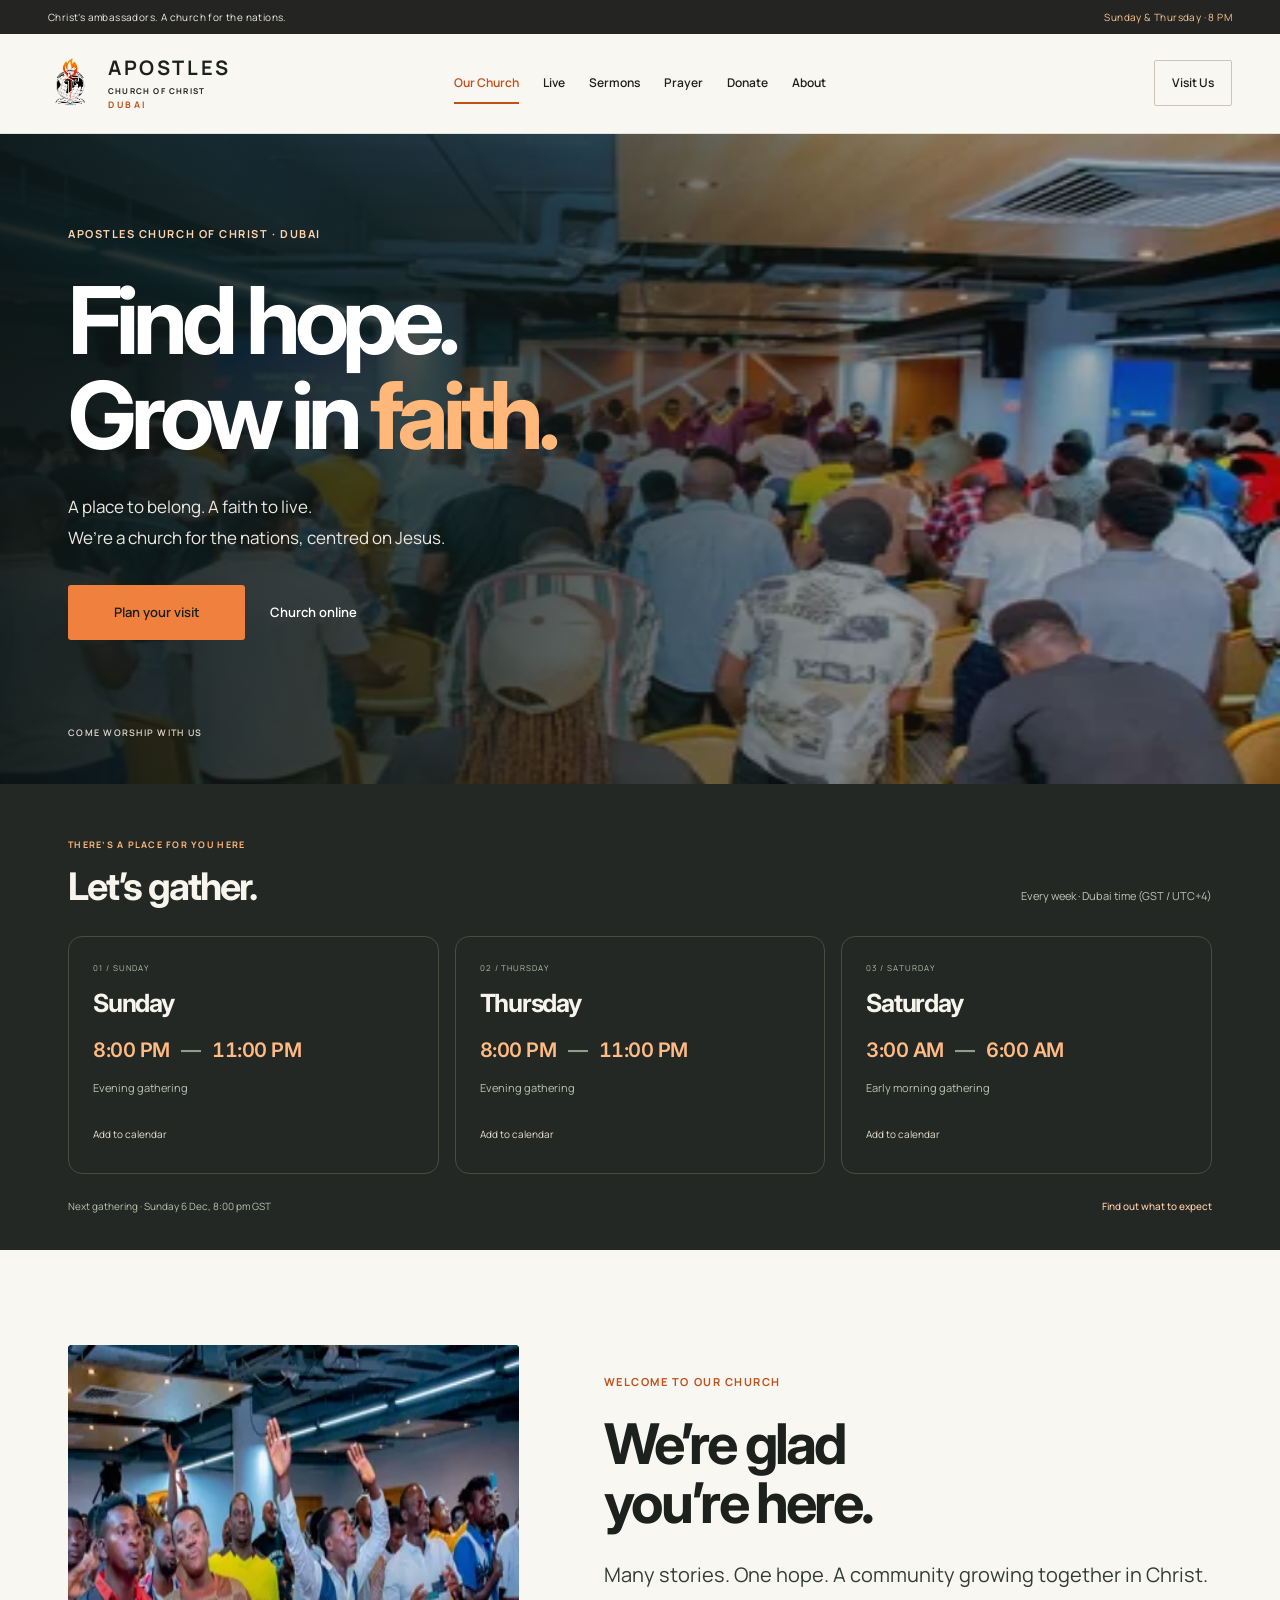
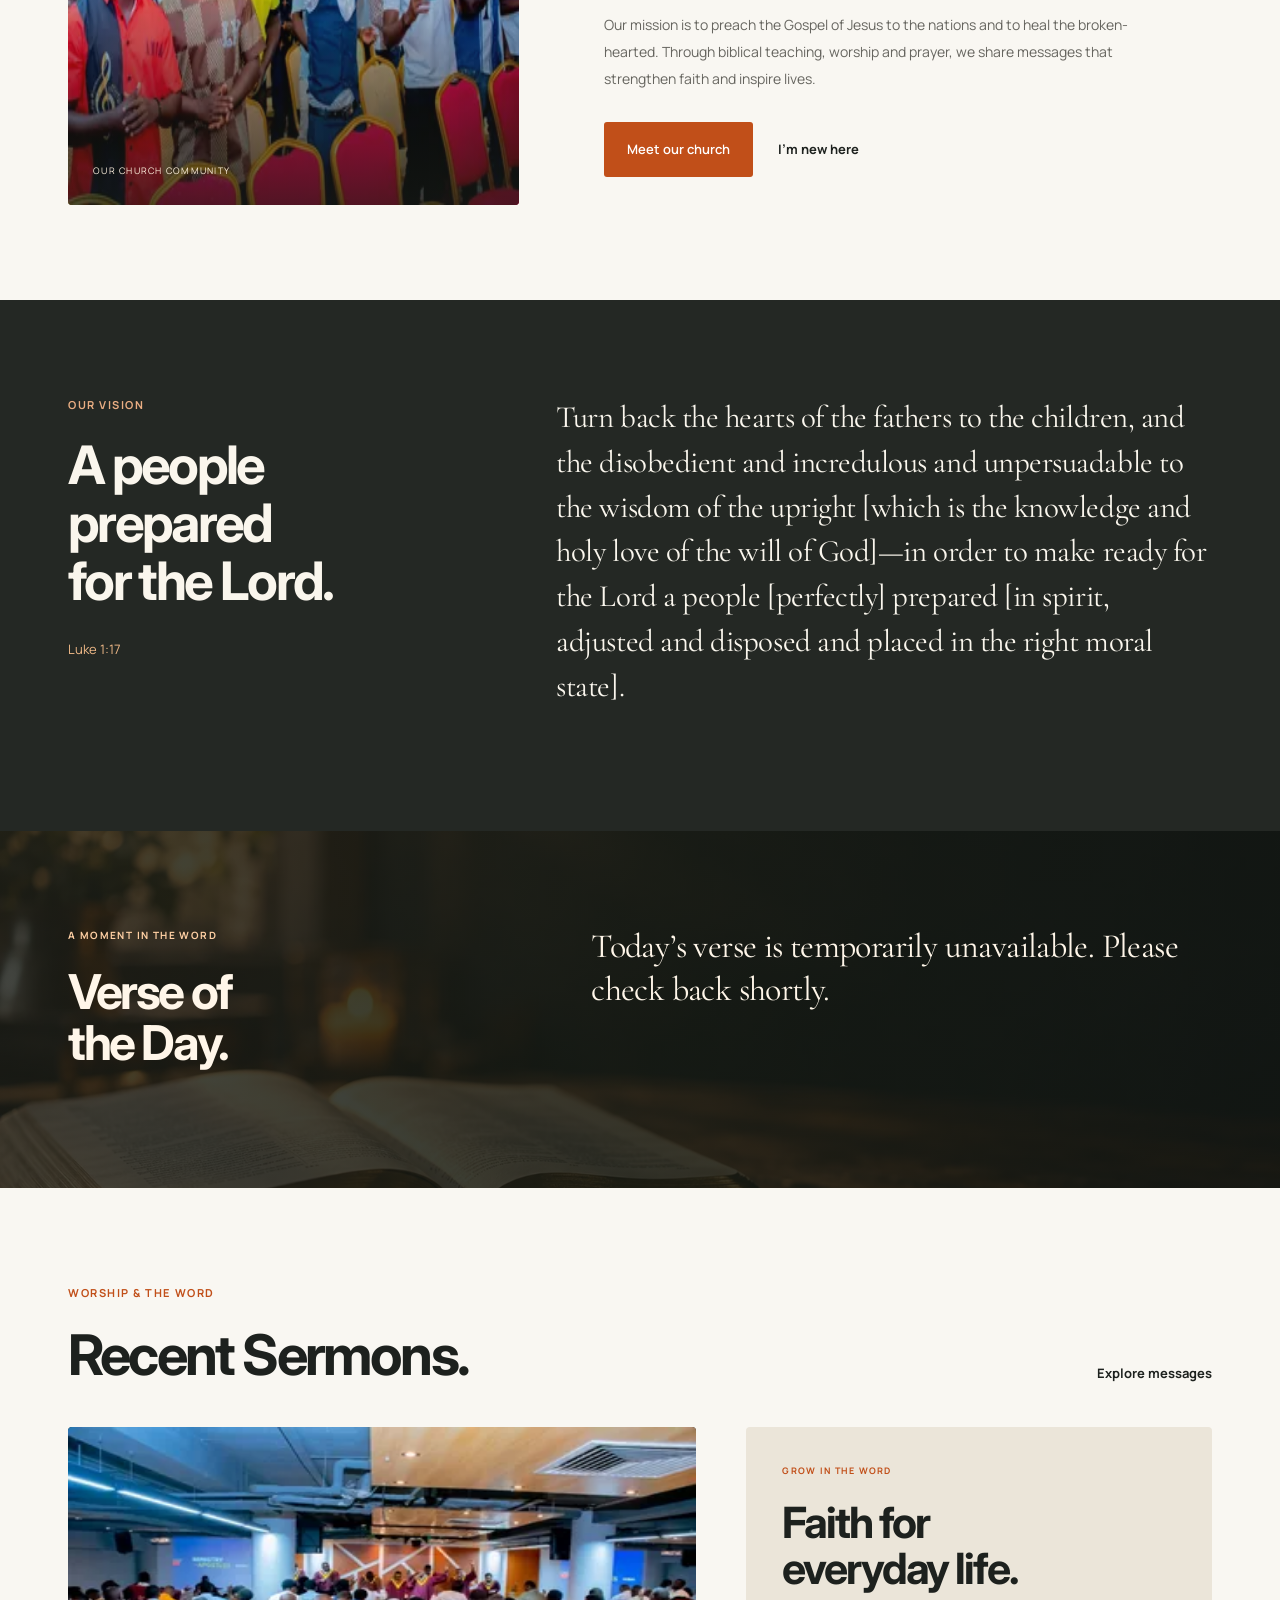
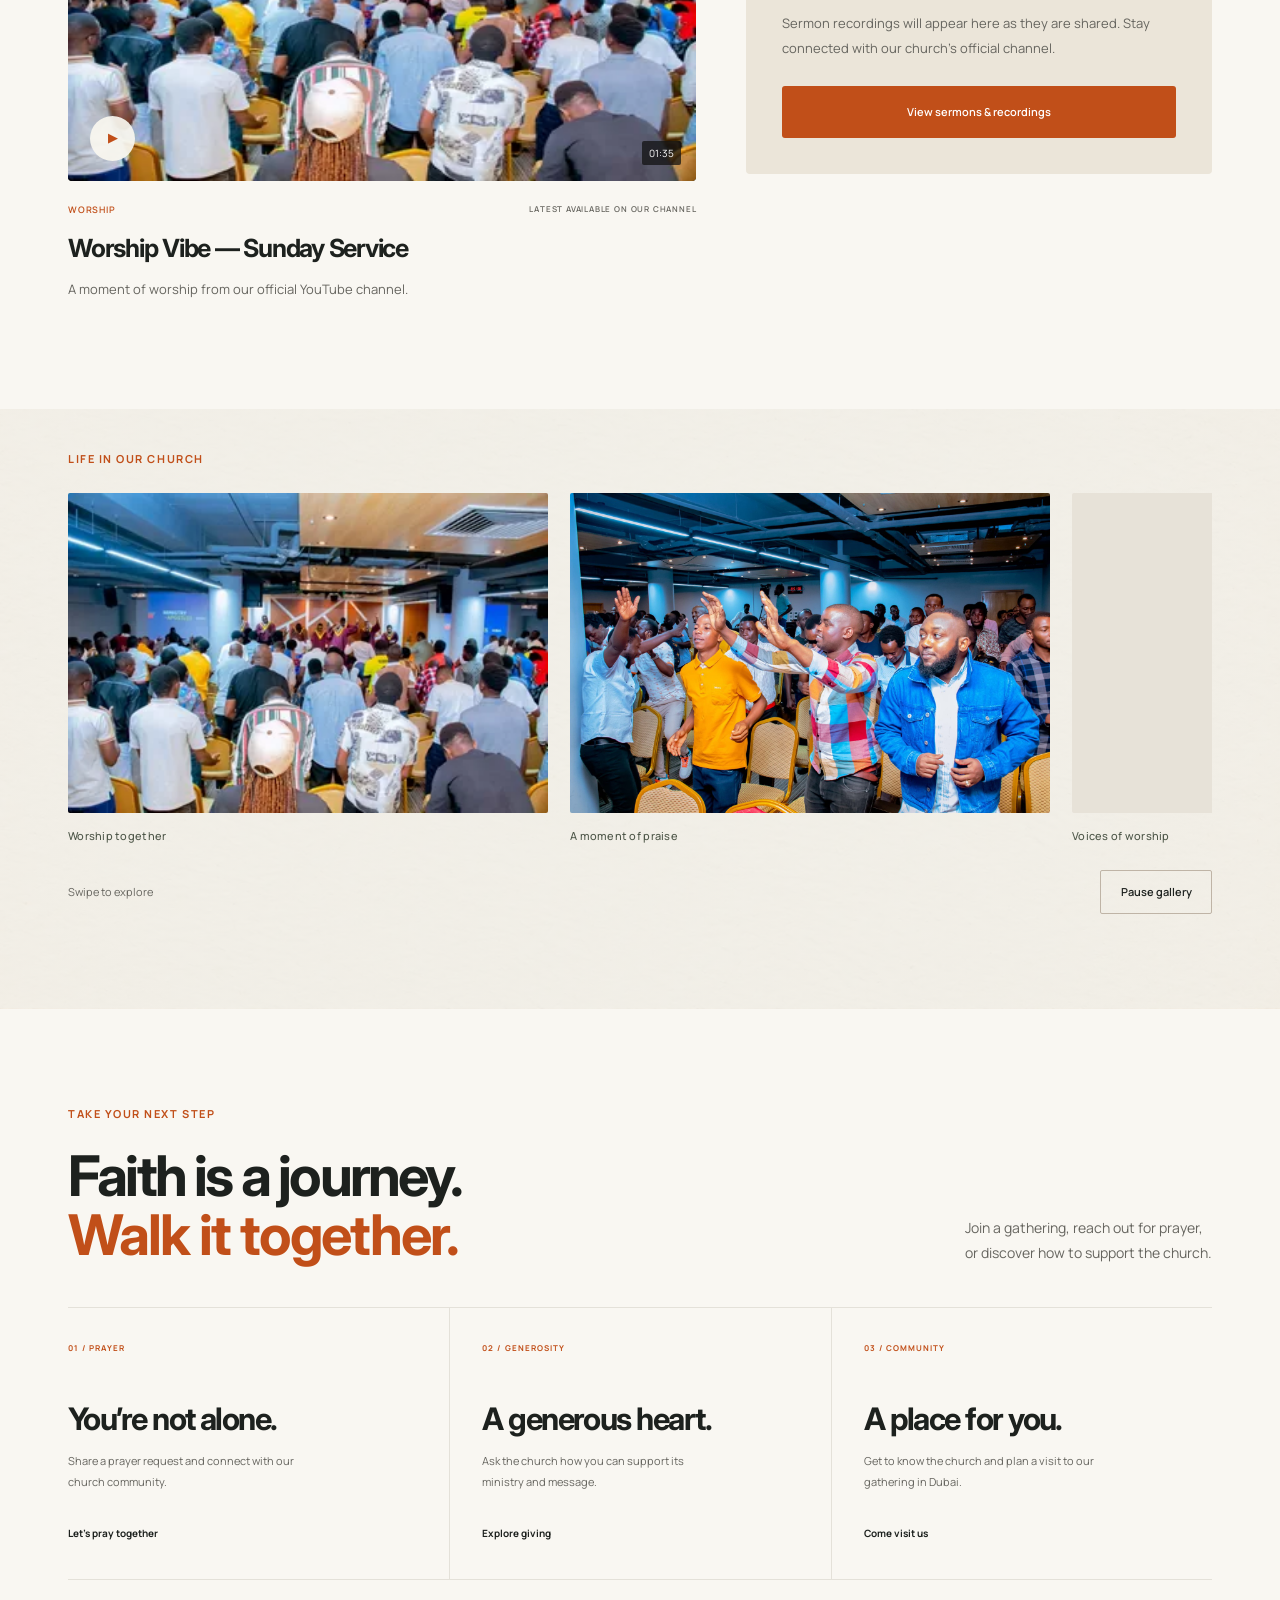
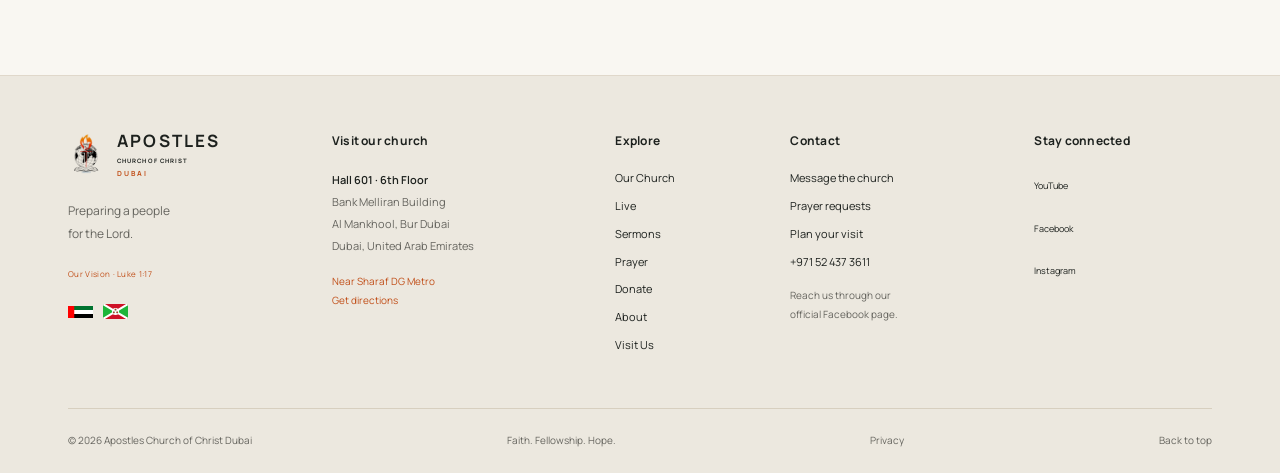
==== commit 9c275ab4: "Add files via upload" ====
--- a/index.html
+++ b/index.html
@@ -1,3 +1,3 @@
 <!doctype html>
-<html lang="en"><head><meta charset="utf-8"><meta name="viewport" content="width=device-width,initial-scale=1,viewport-fit=cover"><title>Our Church — Apostles Church of Christ Dubai</title><meta name="description" content="A place to belong. A faith to live. Meet Apostles Church of Christ Dubai, worship online, and connect with our community."><meta name="theme-color" content="#f9f7f2"><meta property="og:title" content="Our Church — Apostles Church of Christ Dubai"><meta property="og:description" content="A place to belong. A faith to live. Meet Apostles Church of Christ Dubai, worship online, and connect with our community."><meta property="og:type" content="website"><link rel="icon" href="assets/logo.png"><link rel="stylesheet" href="assets/fonts.css"><link rel="stylesheet" href="styles.css"><link rel="stylesheet" href="mobile.css?v=20261015-2"><script src="config.js" defer></script><script src="welcome.js" defer></script><script src="live-status.js" defer></script><script src="app.js" defer></script><script src="schedule.js" defer></script><script src="church.js?v=20261015-2" defer></script><script src="gallery.js" defer></script><script src="mobile.js?v=20261015-2" defer></script></head><body id="top" data-page="our-church"><div class="welcome-intro" id="welcome-intro" role="dialog" aria-modal="true" aria-labelledby="welcome-title" hidden><div class="welcome-glow" aria-hidden="true"></div><div class="welcome-inner"><div class="welcome-logo"><span class="welcome-ring" aria-hidden="true"></span><img src="assets/logo.png" width="180" height="192" alt=""></div><p class="welcome-eyebrow">APOSTLES CHURCH OF CHRIST · DUBAI</p><h2 id="welcome-title">Welcome to<br><em>Our Church</em></h2><p class="welcome-tagline">Faith. Fellowship. Hope.</p><span class="welcome-progress" aria-hidden="true"></span><button id="welcome-skip" type="button">Enter the website </button></div></div><a class="skip-link" href="#main">Skip to content</a><div class="topline"><span>Christ’s ambassadors. A church for the nations.</span><a href="visit.html">Sunday &amp; Thursday · 8 PM </a></div>
-    <header class="header"><div class="header-brand"><a class="brand" href="index.html" aria-label="Apostles Church of Christ Dubai home"><img src="assets/logo.png" width="54" height="58" alt="Apostles Church of Christ logo"><span>APOSTLES<span class="brand-small">CHURCH OF CHRIST <b>DUBAI</b></span></span></a></div><button class="menu-toggle" aria-controls="navigation" aria-expanded="false" aria-label="Open menu"><span></span><span></span></button><nav id="navigation" aria-label="Main navigation"><a href="index.html" aria-current="page">Our Church</a><a href="live.html">Live</a><a href="sermons.html">Sermons</a><a href="prayer.html">Prayer</a><a href="donate.html">Donate</a><a href="about.html">About</a><div class="mobile-nav-panel"><p class="mobile-menu-label">WELCOME HOME</p><div class="mobile-menu-links"><a class="mobile-menu-link is-current" href="index.html" aria-current="page">Home</a><a class="mobile-menu-link" href="about.html">About Us</a><a class="mobile-menu-link" href="about.html#our-values">Our Beliefs</a><a class="mobile-menu-link" href="index.html#service-times">Services</a><a class="mobile-menu-link" href="sermons.html">Sermons</a><a class="mobile-menu-link" href="index.html#events">Events</a><a class="mobile-menu-link" href="index.html#church-gallery">Gallery</a><a class="mobile-menu-link" href="live.html">Live Stream</a><a class="mobile-menu-link" href="index.html#get-involved">Get Involved</a><a class="mobile-menu-link" href="index.html#contact">Contact</a></div><a class="button mobile-nav-visit" href="visit.html">Plan Your Visit</a><p class="mobile-menu-note">A place to belong. A faith to live.</p></div></nav><a class="header-visit" href="visit.html"> Visit us </a></header><main id="main"><section class="photo-hero" id="home"><picture class="responsive-photo"><source media="(max-width: 767px)" type="image/webp" srcset="assets/mobile/worship-hall-360.webp 360w, assets/mobile/worship-hall-640.webp 640w, assets/mobile/worship-hall-960.webp 960w" sizes="calc(100vw - 36px)"><img class="photo-hero-bg" src="assets/gallery/worship-hall.jpg" alt="" width="1536" height="1024" fetchpriority="high"></picture><div class="hero-shade"></div><div class="wrap photo-hero-inner"><p class="eyebrow" data-reveal>APOSTLES CHURCH OF CHRIST · DUBAI</p><h1 data-reveal>Find hope.<br>Grow in <span>faith.</span></h1><p class="photo-hero-description" data-reveal>A place to belong. A faith to live.<span class="desktop-copy"><br>We’re a church for the nations, centred on Jesus.</span></p><div class="actions" data-reveal><a class="button" href="visit.html">Plan your visit</a><a class="hero-outline" href="live.html"><span class="desktop-copy">Church online</span><span class="mobile-copy">Watch Live</span></a></div><div class="hero-bottom"><a href="#service-times">COME WORSHIP WITH US</a></div></div></section><section class="mobile-only mobile-shortcuts" aria-label="Explore our community"><div class="wrap"><a href="sermons.html"><span><svg class="mobile-icon" width="24" height="24" viewBox="0 0 24 24" fill="none" stroke="currentColor" stroke-width="1.6" stroke-linecap="round" stroke-linejoin="round" aria-hidden="true"><path d="M4 4h6a3 3 0 0 1 3 3v14a4 4 0 0 0-4-2H4z M20 4h-4a3 3 0 0 0-3 3 M20 4v15h-4a4 4 0 0 0-3 2"/></svg></span><strong>Word</strong></a><a href="about.html"><span><svg class="mobile-icon" width="24" height="24" viewBox="0 0 24 24" fill="none" stroke="currentColor" stroke-width="1.6" stroke-linecap="round" stroke-linejoin="round" aria-hidden="true"><path d="M16 21v-2a4 4 0 0 0-4-4H6a4 4 0 0 0-4 4v2 M9 11a4 4 0 1 0 0-8 4 4 0 0 0 0 8 M22 21v-2a4 4 0 0 0-3-3.87 M16 3.13a4 4 0 0 1 0 7.75"/></svg></span><strong>Community</strong></a><a href="#service-times"><span><svg class="mobile-icon" width="24" height="24" viewBox="0 0 24 24" fill="none" stroke="currentColor" stroke-width="1.6" stroke-linecap="round" stroke-linejoin="round" aria-hidden="true"><path d="M3 14h4l3 3h5a2 2 0 0 0 0-4h-3l-3-3H6 M3 10v11h4l11-2 3-5a2 2 0 0 0-3-2l-2 3 M3 14v-4"/></svg></span><strong>Service</strong></a></div></section><section class="service-section" id="service-times"><div class="wrap"><div class="service-heading"><div><p class="eyebrow">THERE’S A PLACE FOR YOU HERE</p><h2 data-reveal>Let’s gather.</h2></div><p>Every week · Dubai time (GST / UTC+4)</p></div><div class="service-grid"><article class="service-card" data-reveal><span class="service-index">01 / SUNDAY</span><span class="mobile-only service-mobile-icon"><svg class="mobile-icon" width="24" height="24" viewBox="0 0 24 24" fill="none" stroke="currentColor" stroke-width="1.6" stroke-linecap="round" stroke-linejoin="round" aria-hidden="true"><path d="M5 5h14v16H5z M8 3v4 M16 3v4 M5 10h14 M8 14h3 M8 17h6"/></svg></span><h3><span class="desktop-copy">Sunday</span><span class="mobile-copy">Sunday Service</span></h3><p class="service-clock">8:00 PM <span>—</span> 11:00 PM</p><p>Evening gathering</p><button class="calendar-link" data-add-calendar="sunday">Add to calendar </button></article><article class="service-card" data-reveal><span class="service-index">02 / THURSDAY</span><span class="mobile-only service-mobile-icon"><svg class="mobile-icon" width="24" height="24" viewBox="0 0 24 24" fill="none" stroke="currentColor" stroke-width="1.6" stroke-linecap="round" stroke-linejoin="round" aria-hidden="true"><path d="M5 5h14v16H5z M8 3v4 M16 3v4 M5 10h14 M8 14h3 M8 17h6"/></svg></span><h3><span class="desktop-copy">Thursday</span><span class="mobile-copy">Thursday Fellowship</span></h3><p class="service-clock">8:00 PM <span>—</span> 11:00 PM</p><p>Evening gathering</p><button class="calendar-link" data-add-calendar="thursday">Add to calendar </button></article><article class="service-card" data-reveal><span class="service-index">03 / SATURDAY</span><span class="mobile-only service-mobile-icon"><svg class="mobile-icon" width="24" height="24" viewBox="0 0 24 24" fill="none" stroke="currentColor" stroke-width="1.6" stroke-linecap="round" stroke-linejoin="round" aria-hidden="true"><path d="M3 14h4l3 3h5a2 2 0 0 0 0-4h-3l-3-3H6 M3 10v11h4l11-2 3-5a2 2 0 0 0-3-2l-2 3 M3 14v-4"/></svg></span><h3><span class="desktop-copy">Saturday</span><span class="mobile-copy">Saturday Prayer</span></h3><p class="service-clock">3:00 AM <span>—</span> 6:00 AM</p><p>Early morning gathering</p><button class="calendar-link" data-add-calendar="saturday">Add to calendar </button></article></div><div class="next-service"><p id="next-gathering">Join us on Sunday, Thursday or early Saturday morning.</p><a href="visit.html">Find out what to expect </a></div></div></section><section class="home-welcome section wrap"><div class="welcome-photo" data-reveal><picture class="responsive-photo"><source media="(max-width: 767px)" type="image/webp" srcset="assets/mobile/congregation-worship-360.webp 360w, assets/mobile/congregation-worship-640.webp 640w, assets/mobile/congregation-worship-960.webp 960w" sizes="calc(100vw - 36px)"><img src="assets/gallery/congregation-worship.jpg" alt="Our church community worshipping together" width="1536" height="1024" loading="lazy"></picture><span>OUR CHURCH COMMUNITY</span></div><div class="welcome-copy"><p class="eyebrow" data-reveal>WELCOME TO OUR CHURCH</p><h2 data-reveal><span class="desktop-copy">We’re glad<br>you’re here.</span><span class="mobile-copy">A Christ-centered community in Dubai</span></h2><p class="lead" data-reveal>Many stories. One hope. A community growing together in Christ.</p><div class="mobile-only mobile-value-grid"><article><span><svg class="mobile-icon" width="24" height="24" viewBox="0 0 24 24" fill="none" stroke="currentColor" stroke-width="1.6" stroke-linecap="round" stroke-linejoin="round" aria-hidden="true"><path d="M12 3v18 M5 9h14"/></svg></span><h3>Worship</h3><p>Honouring Jesus together.</p></article><article><span><svg class="mobile-icon" width="24" height="24" viewBox="0 0 24 24" fill="none" stroke="currentColor" stroke-width="1.6" stroke-linecap="round" stroke-linejoin="round" aria-hidden="true"><path d="M4 4h6a3 3 0 0 1 3 3v14a4 4 0 0 0-4-2H4z M20 4h-4a3 3 0 0 0-3 3 M20 4v15h-4a4 4 0 0 0-3 2"/></svg></span><h3>Discipleship</h3><p>Growing through God’s Word.</p></article><article><span><svg class="mobile-icon" width="24" height="24" viewBox="0 0 24 24" fill="none" stroke="currentColor" stroke-width="1.6" stroke-linecap="round" stroke-linejoin="round" aria-hidden="true"><path d="M16 21v-2a4 4 0 0 0-4-4H6a4 4 0 0 0-4 4v2 M9 11a4 4 0 1 0 0-8 4 4 0 0 0 0 8 M22 21v-2a4 4 0 0 0-3-3.87 M16 3.13a4 4 0 0 1 0 7.75"/></svg></span><h3>Community</h3><p>A place to belong.</p></article><article><span><svg class="mobile-icon" width="24" height="24" viewBox="0 0 24 24" fill="none" stroke="currentColor" stroke-width="1.6" stroke-linecap="round" stroke-linejoin="round" aria-hidden="true"><path d="M3 14h4l3 3h5a2 2 0 0 0 0-4h-3l-3-3H6 M3 10v11h4l11-2 3-5a2 2 0 0 0-3-2l-2 3 M3 14v-4"/></svg></span><h3>Impact</h3><p>Sharing hope and His love.</p></article></div><p data-reveal>Our mission is to preach the Gospel of Jesus to the nations and to heal the broken-hearted. Through biblical teaching, worship and prayer, we share messages that strengthen faith and inspire lives.</p><div class="actions" data-reveal><a class="button" href="about.html">Meet our church </a><a class="text-link" href="visit.html">I’m new here </a></div></div></section><section class="church-vision section" id="our-vision"><div class="wrap vision-layout"><div class="vision-heading" data-reveal><p class="eyebrow">OUR VISION</p><h2>A people<br>prepared<br>for the Lord.</h2><p class="vision-book">Luke 1:17</p></div><div class="vision-scripture" data-reveal><blockquote>Turn back the hearts of the fathers to the children, and the disobedient and incredulous and unpersuadable to the wisdom of the upright [which is the knowledge and holy love of the will of God]—in order to make ready for the Lord a people [perfectly] prepared [in spirit, adjusted and disposed and placed in the right moral state].</blockquote><p class="vision-reference">Luke 1:17 · Amplified Bible, Classic Edition</p><p class="vision-cross-references">Isaiah 40:3 · Malachi 4:5–6</p><a class="text-link" href="https://www.biblegateway.com/passage/?search=Luke%201%3A17&amp;version=AMPC" target="_blank" rel="noopener noreferrer">Read the passage</a><p class="vision-credit">AMPC. Copyright © 1954, 1958, 1962, 1964, 1965, 1987 by The Lockman Foundation.</p></div></div><details class="mobile-only mobile-vision-details"><summary>Our Vision · Luke 1:17</summary><blockquote>Turn back the hearts of the fathers to the children, and the disobedient and incredulous and unpersuadable to the wisdom of the upright [which is the knowledge and holy love of the will of God]—in order to make ready for the Lord a people [perfectly] prepared [in spirit, adjusted and disposed and placed in the right moral state].</blockquote><p>Luke 1:17 · Amplified Bible, Classic Edition</p><a class="text-link" href="about.html#our-vision">Read our vision</a></details></section>'<section class="daily-verse-section section" id="daily-verse"><img class="daily-verse-bg" src="assets/bible-background-v4.webp" alt="" width="1672" height="941" loading="lazy"><div class="verse-shade"></div><div class="wrap verse-content"><div class="verse-label" data-reveal><p class="eyebrow">A MOMENT IN THE WORD</p><h2><span class="desktop-copy">Verse of<br>the Day.</span><span class="mobile-copy">Verse of the day</span></h2></div><div class="verse-reading" data-reveal><blockquote id="daily-verse-text">Take a moment to pause and reflect on God’s Word.</blockquote><p id="daily-verse-reference">Verse of the day</p></div></div></section><section class="recent-section section wrap" id="messages"><div class="section-heading"><div><p class="eyebrow" data-reveal>WORSHIP &amp; THE WORD</p><h2 data-reveal>Recent Sermons.</h2></div><a class="text-link" href="sermons.html">Explore messages </a></div><div class="recent-sermon-grid"><article class="recording-feature" data-reveal><button class="recording-thumb" data-video="G9IpNCJlAVc" aria-label="Play Worship Vibe — Sunday Service"><picture class="responsive-photo"><source media="(max-width: 767px)" type="image/webp" srcset="assets/mobile/worship-hall-360.webp 360w, assets/mobile/worship-hall-640.webp 640w, assets/mobile/worship-hall-960.webp 960w" sizes="calc(100vw - 36px)"><img src="assets/gallery/worship-hall.jpg" alt="Photograph of our church worship gathering" width="1536" height="1024" loading="lazy"></picture><span class="round-play" aria-hidden="true">▶</span><span class="video-duration">01:35</span></button><div class="recording-meta"><span>WORSHIP</span><span>LATEST AVAILABLE ON OUR CHANNEL</span></div><h3><button class="title-button" data-video="G9IpNCJlAVc">Worship Vibe — Sunday Service </button></h3><p>A moment of worship from our official YouTube channel.</p></article><div class="sermon-preview" data-reveal><p class="eyebrow">GROW IN THE WORD</p><h3>Faith for<br>everyday life.</h3><p>Sermon recordings will appear here as they are shared. Stay connected with our church’s official channel.</p><div id="recent-configured-sermons"></div><a class="button" href="sermons.html">View sermons &amp; recordings </a></div></div></section><section class="mobile-only mobile-events section" id="events"><div class="wrap"><p class="eyebrow">LIFE TOGETHER</p><h2>Coming up.</h2><p class="mobile-section-intro">There’s a place for you at our next gathering.</p><div id="mobile-upcoming-events" class="mobile-event-list"><a class="mobile-event-fallback" href="visit.html">See our weekly gatherings</a></div></div></section><section class="church-gallery section" id="church-gallery"><div class="wrap"><div class="section-heading"><div><p class="eyebrow" data-reveal>LIFE IN OUR CHURCH</p><h2 data-reveal>Our church<br>in pictures.</h2></div><a class="text-link" href="https://www.instagram.com/apostles_church_of_christ/" target="_blank" rel="noopener noreferrer">Follow us on Instagram</a></div><div class="gallery-shell" data-gallery data-gallery-mode="continuous"><div class="gallery-viewport" id="gallery-viewport" tabindex="0" role="region" aria-label="Church photographs. Swipe left or right to explore."><div class="gallery-track"><div class="gallery-sequence"><figure class="gallery-slide"><picture class="responsive-photo"><source media="(max-width: 767px)" type="image/webp" srcset="assets/mobile/worship-hall-360.webp 360w, assets/mobile/worship-hall-640.webp 640w, assets/mobile/worship-hall-960.webp 960w" sizes="calc(100vw - 36px)"><img src="assets/gallery/worship-hall.jpg" alt="The church congregation worshipping with the choir at the front of the hall" width="1536" height="1024" loading="lazy" decoding="async" draggable="false"></picture><figcaption>Worship together</figcaption></figure><figure class="gallery-slide"><picture class="responsive-photo"><source media="(max-width: 767px)" type="image/webp" srcset="assets/mobile/congregation-praise-360.webp 360w, assets/mobile/congregation-praise-640.webp 640w, assets/mobile/congregation-praise-960.webp 960w" sizes="calc(100vw - 36px)"><img src="assets/gallery/congregation-praise.jpg" alt="Members of the congregation worshipping with hands raised" width="1536" height="1024" loading="lazy" decoding="async" draggable="false"></picture><figcaption>A moment of praise</figcaption></figure><figure class="gallery-slide gallery-portrait"><picture class="responsive-photo"><source media="(max-width: 767px)" type="image/webp" srcset="assets/mobile/choir-singer-360.webp 360w, assets/mobile/choir-singer-640.webp 640w, assets/mobile/choir-singer-960.webp 960w" sizes="calc(100vw - 36px)"><img src="assets/gallery/choir-singer.jpg" alt="A choir singer holding a microphone and raising his hand during worship" width="1024" height="1536" loading="lazy" decoding="async" draggable="false"></picture><figcaption>Voices of worship</figcaption></figure><figure class="gallery-slide"><picture class="responsive-photo"><source media="(max-width: 767px)" type="image/webp" srcset="assets/mobile/choir-monochrome-360.webp 360w, assets/mobile/choir-monochrome-640.webp 640w, assets/mobile/choir-monochrome-960.webp 960w" sizes="calc(100vw - 36px)"><img src="assets/gallery/choir-monochrome.jpg" alt="Black and white photograph of the church choir singing before the congregation" width="1536" height="1024" loading="lazy" decoding="async" draggable="false"></picture><figcaption>Our church choir</figcaption></figure><figure class="gallery-slide"><picture class="responsive-photo"><source media="(max-width: 767px)" type="image/webp" srcset="assets/mobile/congregation-worship-360.webp 360w, assets/mobile/congregation-worship-640.webp 640w, assets/mobile/congregation-worship-960.webp 960w" sizes="calc(100vw - 36px)"><img src="assets/gallery/congregation-worship.jpg" alt="The congregation singing and worshipping together" width="1536" height="1024" loading="lazy" decoding="async" draggable="false"></picture><figcaption>Gathered in faith</figcaption></figure><figure class="gallery-slide"><picture class="responsive-photo"><source media="(max-width: 767px)" type="image/webp" srcset="assets/mobile/choir-gathering-360.webp 360w, assets/mobile/choir-gathering-640.webp 640w, assets/mobile/choir-gathering-960.webp 960w" sizes="calc(100vw - 36px)"><img src="assets/gallery/choir-gathering.jpg" alt="The choir leading worship in front of the church congregation" width="1536" height="1024" loading="lazy" decoding="async" draggable="false"></picture><figcaption>Worship and fellowship</figcaption></figure><figure class="gallery-slide"><picture class="responsive-photo"><source media="(max-width: 767px)" type="image/webp" srcset="assets/mobile/congregation-seated-360.webp 360w, assets/mobile/congregation-seated-640.webp 640w, assets/mobile/congregation-seated-960.webp 960w" sizes="calc(100vw - 36px)"><img src="assets/gallery/congregation-seated.jpg" alt="The congregation seated together during a church gathering" width="1536" height="1024" loading="lazy" decoding="async" draggable="false"></picture><figcaption>Life in our church</figcaption></figure></div></div></div><div class="gallery-toolbar"><p class="gallery-position"><span>Swipe to explore</span></p><div class="gallery-controls"><button type="button" data-gallery-pause aria-controls="gallery-viewport" hidden>Pause gallery</button></div></div></div></div></section><section class="mobile-only mobile-location section" id="location"><div class="wrap"><p class="eyebrow">COME AS YOU ARE</p><h2>Our Location</h2><p class="mobile-location-name">Al Mankhool, Bur Dubai</p><p>Near Sharaf DG Metro Station.</p><div class="mobile-map" data-map-src="https://www.google.com/maps?q=Bank+Melliran+Building+Al+Mankhool+Bur+Dubai&amp;output=embed"><button type="button" class="mobile-map-load"><svg class="mobile-icon" width="24" height="24" viewBox="0 0 24 24" fill="none" stroke="currentColor" stroke-width="1.6" stroke-linecap="round" stroke-linejoin="round" aria-hidden="true"><path d="M20 10c0 6-8 11-8 11S4 16 4 10a8 8 0 1 1 16 0 M15 10a3 3 0 1 1-6 0 3 3 0 0 1 6 0"/></svg><span>Show our location on the map</span></button></div><a class="button" href="https://www.google.com/maps/search/?api=1&amp;query=Bank+Melliran+Building+Al+Mankhool+Bur+Dubai" target="_blank" rel="noopener noreferrer">Get Directions</a></div></section><section class="mobile-only mobile-contact section" id="contact"><div class="wrap"><p class="eyebrow">WE’D LOVE TO HEAR FROM YOU</p><h2>Let’s connect.</h2><div class="mobile-contact-cards"><a class="mobile-contact-email" href="https://www.facebook.com/apostlesdubai/" target="_blank" rel="noopener noreferrer"><svg class="mobile-icon" width="24" height="24" viewBox="0 0 24 24" fill="none" stroke="currentColor" stroke-width="1.6" stroke-linecap="round" stroke-linejoin="round" aria-hidden="true"><path d="M3 5h18v14H3z M3 5l9 8 9-8"/></svg><span><strong>Email Us</strong><small>Request our email on Facebook</small></span></a><a class="mobile-contact-phone" href="tel:+971524373611"><svg class="mobile-icon" width="24" height="24" viewBox="0 0 24 24" fill="none" stroke="currentColor" stroke-width="1.6" stroke-linecap="round" stroke-linejoin="round" aria-hidden="true"><path d="M5 3h4l2 5-3 2a15 15 0 0 0 6 6l2-3 5 2v4a2 2 0 0 1-2 2A18 18 0 0 1 3 5a2 2 0 0 1 2-2"/></svg><span><strong>Call Us</strong><small>+971 52 437 3611</small></span></a><a href="visit.html"><svg class="mobile-icon" width="24" height="24" viewBox="0 0 24 24" fill="none" stroke="currentColor" stroke-width="1.6" stroke-linecap="round" stroke-linejoin="round" aria-hidden="true"><path d="M20 10c0 6-8 11-8 11S4 16 4 10a8 8 0 1 1 16 0 M15 10a3 3 0 1 1-6 0 3 3 0 0 1 6 0"/></svg><span><strong>Visit Us</strong><small>Plan a gathering in Dubai</small></span></a></div><a class="button" href="https://www.facebook.com/apostlesdubai/" target="_blank" rel="noopener noreferrer">Send a Message</a><div class="mobile-involvement" id="get-involved"><h3>Take your next step.</h3><p>Join a gathering, reach out for prayer, or support the church.</p><div><a href="prayer.html">Request prayer</a><a href="donate.html">Explore giving</a></div></div></div></section><section class="pathways wrap section"><div class="section-heading"><div><p class="eyebrow">TAKE YOUR NEXT STEP</p><h2>Faith is a journey.<br><em>Walk it together.</em></h2></div><p>Join a gathering, reach out for prayer,<br>or discover how to support the church.</p></div><div class="pathway-grid"><a href="prayer.html" class="pathway"><span class="pathway-number">01 / PRAYER</span><h3>You’re not alone.</h3><p>Share a prayer request and connect with our church community.</p><span class="text-link">Let’s pray together </span></a><a href="donate.html" class="pathway"><span class="pathway-number">02 / GENEROSITY</span><h3>A generous heart.</h3><p>Ask the church how you can support its ministry and message.</p><span class="text-link">Explore giving </span></a><a href="visit.html" class="pathway"><span class="pathway-number">03 / COMMUNITY</span><h3>A place for you.</h3><p>Get to know the church and plan a visit to our gathering in Dubai.</p><span class="text-link">Come visit us </span></a></div></section></main><footer class="footer-new"><div class="wrap"><div class="footer-grid"><div class="footer-brand"><a class="brand" href="index.html" aria-label="Apostles Church of Christ Dubai home"><img src="assets/logo.png" width="54" height="58" alt="Apostles Church of Christ logo"><span>APOSTLES<span class="brand-small">CHURCH OF CHRIST <b>DUBAI</b></span></span></a><p>Preparing a people<br>for the Lord.</p><a class="footer-scripture" href="about.html#our-vision">Our Vision · Luke 1:17</a><div class="footer-flags" aria-label="United Arab Emirates and Burundi"><img src="assets/flag-uae.svg" width="25" height="15" alt="United Arab Emirates flag" title="United Arab Emirates"><img src="assets/flag-burundi.svg" width="25" height="15" alt="Burundi flag" title="Burundi"></div></div><div class="footer-column"><h2>Visit our church</h2><address><strong>Hall 601 · 6th Floor</strong><br>Bank Melliran Building<br>Al Mankhool, Bur Dubai<br>Dubai, United Arab Emirates</address><a class="footer-map" href="https://www.google.com/maps/search/?api=1&query=Bank+Melliran+Building+Al+Mankhool+Bur+Dubai" target="_blank" rel="noopener noreferrer">Near Sharaf DG Metro<br>Get directions</a></div><div class="footer-column"><h2>Explore</h2><a href="index.html">Our Church</a><a href="live.html">Live</a><a href="sermons.html">Sermons</a><a href="prayer.html">Prayer</a><a href="donate.html">Donate</a><a href="about.html">About</a><a href="visit.html">Visit Us</a></div><div class="footer-column"><h2>Contact</h2><a href="https://www.facebook.com/apostlesdubai/" target="_blank" rel="noopener noreferrer">Message the church</a><a href="prayer.html">Prayer requests</a><a href="visit.html">Plan your visit</a><a class="configured-email" hidden></a><a class="configured-phone" href="tel:+971524373611">+971 52 437 3611</a><p>Reach us through our<br>official Facebook page.</p></div><div class="footer-column"><h2>Stay connected</h2><a class="social-pill" href="https://www.youtube.com/@Apostleschurchofchristdubai" target="_blank" rel="noopener noreferrer">YouTube</a><a class="social-pill" href="https://www.facebook.com/apostlesdubai/" target="_blank" rel="noopener noreferrer">Facebook</a><a class="social-pill" href="https://www.instagram.com/apostles_church_of_christ/" target="_blank" rel="noopener noreferrer">Instagram</a></div></div><div class="mobile-only mobile-footer"><a class="mobile-footer-title" href="index.html"><img src="assets/logo.png" width="36" height="39" alt=""><span>Apostles Church of Christ<strong>Dubai</strong></span></a><p class="mobile-footer-address">Hall 601 · 6th Floor<br>Al Mankhool, Bur Dubai</p><div class="mobile-footer-contact"><a href="https://www.google.com/maps/search/?api=1&amp;query=Bank+Melliran+Building+Al+Mankhool+Bur+Dubai" target="_blank" rel="noopener noreferrer">Get directions</a><a href="tel:+971524373611">+971 52 437 3611</a></div><div class="mobile-footer-social" aria-label="Church social media"><a href="https://www.youtube.com/@Apostleschurchofchristdubai" target="_blank" rel="noopener noreferrer">YouTube</a><a href="https://www.facebook.com/apostlesdubai/" target="_blank" rel="noopener noreferrer">Facebook</a><a href="https://www.instagram.com/apostles_church_of_christ/" target="_blank" rel="noopener noreferrer">Instagram</a></div><details class="mobile-footer-more"><summary>Church links</summary><div><a href="index.html">Our Church</a><a href="live.html">Live</a><a href="sermons.html">Sermons</a><a href="prayer.html">Prayer</a><a href="donate.html">Donate</a><a href="about.html">About</a><a href="visit.html">Visit Us</a></div></details><div class="mobile-footer-flags" aria-label="United Arab Emirates and Burundi"><img src="assets/flag-uae.svg" width="22" height="13" alt="United Arab Emirates"><img src="assets/flag-burundi.svg" width="22" height="13" alt="Burundi"></div></div><div class="footer-bottom"><span>© <span id="year">2026</span> Apostles Church of Christ Dubai</span><span>Faith. Fellowship. Hope.</span><button class="subtle-link" id="privacy-open">Privacy</button><a href="#top">Back to top</a></div></div></footer><div class="toast" id="toast" role="status" aria-live="polite"></div><dialog id="video-dialog" class="video-dialog" aria-labelledby="video-dialog-title"><div class="dialog-bar"><h2 id="video-dialog-title">Worship Vibe</h2><button class="close-dialog" aria-label="Close video">Close</button></div><div id="dialog-player"></div><p>Having trouble playing? <a href="https://www.youtube.com/watch?v=G9IpNCJlAVc" target="_blank" rel="noopener noreferrer">Watch on YouTube </a></p></dialog><dialog id="privacy-dialog" class="privacy-dialog" aria-labelledby="privacy-title"><div class="dialog-bar"><h2 id="privacy-title">Your privacy</h2><button class="close-dialog" aria-label="Close privacy notice">Close</button></div><p>This website does not use analytics, advertising cookies or accounts. Prayer drafts stay in this page’s memory and are cleared when you leave or reload. They are not sent or stored by this website. A temporary browser-tab flag remembers that you have seen the welcome animation; it contains no personal information.</p><p>A prayer request is shared only when you copy it and choose to send it yourself through the church’s Facebook page. The daily NIV verse connects to Bible Gateway automatically. Any configured donation checkout belongs to its external provider; this website does not process payments.</p><p>When the live API is activated, the Live page checks broadcast availability and can load a public YouTube player automatically, initially muted. Other YouTube players connect when you choose to play. The mobile location map connects to Google only after you select Show our location on the map. YouTube, Facebook and payment providers use their own privacy policies. The church introduction, images and fonts are hosted with this website.</p>'<p><strong>Scripture acknowledgments</strong></p><p><a href="https://www.biblegateway.com/" target="_blank" rel="noopener noreferrer">Powered by BibleGateway.com</a></p><p>Scripture quotations taken from The Holy Bible, New International Version®, NIV®. Copyright © 1973, 1978, 1984, 2011 by Biblica, Inc. Used by permission. All rights reserved worldwide.</p></dialog><noscript><div class="noscript">The video controls and prayer draft need JavaScript. You can still read our church information and visit <a href="https://www.youtube.com/@Apostleschurchofchristdubai">YouTube</a> or <a href="https://www.facebook.com/apostlesdubai/">Facebook</a>.</div></noscript></body></html>+<html lang="en"><head><meta charset="utf-8"><meta name="viewport" content="width=device-width,initial-scale=1,viewport-fit=cover"><title>Our Church — Apostles Church of Christ Dubai</title><meta name="description" content="A place to belong. A faith to live. Meet Apostles Church of Christ Dubai, worship online, and connect with our community."><meta name="theme-color" content="#f9f7f2"><meta property="og:title" content="Our Church — Apostles Church of Christ Dubai"><meta property="og:description" content="A place to belong. A faith to live. Meet Apostles Church of Christ Dubai, worship online, and connect with our community."><meta property="og:type" content="website"><link rel="icon" href="assets/logo.png"><link rel="stylesheet" href="assets/fonts.css"><link rel="stylesheet" href="styles.css"><link rel="stylesheet" href="mobile.css?v=20261015-3"><script src="config.js" defer></script><script src="welcome.js" defer></script><script src="live-status.js" defer></script><script src="app.js" defer></script><script src="schedule.js" defer></script><script src="church.js?v=20261015-3" defer></script><script src="gallery.js" defer></script><script src="mobile.js?v=20261015-3" defer></script></head><body id="top" data-page="our-church"><div class="welcome-intro" id="welcome-intro" role="dialog" aria-modal="true" aria-labelledby="welcome-title" hidden><div class="welcome-glow" aria-hidden="true"></div><div class="welcome-inner"><div class="welcome-logo"><span class="welcome-ring" aria-hidden="true"></span><img src="assets/logo.png" width="180" height="192" alt=""></div><p class="welcome-eyebrow">APOSTLES CHURCH OF CHRIST · DUBAI</p><h2 id="welcome-title">Welcome to<br><em>Our Church</em></h2><p class="welcome-tagline">Faith. Fellowship. Hope.</p><span class="welcome-progress" aria-hidden="true"></span><button id="welcome-skip" type="button">Enter the website </button></div></div><a class="skip-link" href="#main">Skip to content</a><div class="topline"><span>Christ’s ambassadors. A church for the nations.</span><a href="visit.html">Sunday &amp; Thursday · 8 PM </a></div>
+    <header class="header"><div class="header-brand"><a class="brand" href="index.html" aria-label="Apostles Church of Christ Dubai home"><img src="assets/logo.png" width="54" height="58" alt="Apostles Church of Christ logo"><span>APOSTLES<span class="brand-small">CHURCH OF CHRIST <b>DUBAI</b></span></span></a></div><button class="menu-toggle" aria-controls="navigation" aria-expanded="false" aria-label="Open menu"><span></span><span></span></button><nav id="navigation" aria-label="Main navigation"><a href="index.html" aria-current="page">Our Church</a><a href="live.html">Live</a><a href="sermons.html">Sermons</a><a href="prayer.html">Prayer</a><a href="donate.html">Donate</a><a href="about.html">About</a><div class="mobile-nav-panel"><p class="mobile-menu-label">WELCOME HOME</p><div class="mobile-menu-links"><a class="mobile-menu-link is-current" href="index.html" aria-current="page">Our Church</a><a class="mobile-menu-link" href="live.html">Live</a><a class="mobile-menu-link" href="sermons.html">Sermons</a><a class="mobile-menu-link" href="prayer.html">Prayer</a><a class="mobile-menu-link" href="donate.html">Donate</a><a class="mobile-menu-link" href="about.html">About</a></div><a class="button mobile-nav-visit" href="visit.html">Visit Us</a><p class="mobile-menu-note">A place to belong. A faith to live.</p></div></nav><a class="header-visit" href="visit.html"> Visit Us </a></header><main id="main"><section class="photo-hero" id="home"><picture class="responsive-photo"><source media="(max-width: 767px)" type="image/webp" srcset="assets/mobile/worship-hall-360.webp 360w, assets/mobile/worship-hall-640.webp 640w, assets/mobile/worship-hall-960.webp 960w" sizes="calc(100vw - 36px)"><img class="photo-hero-bg" src="assets/gallery/worship-hall.jpg" alt="" width="1536" height="1024" fetchpriority="high"></picture><div class="hero-shade"></div><div class="wrap photo-hero-inner"><p class="eyebrow" data-reveal>APOSTLES CHURCH OF CHRIST · DUBAI</p><h1 data-reveal>Find hope.<br>Grow in <span>faith.</span></h1><p class="photo-hero-description" data-reveal>A place to belong. A faith to live.<span class="desktop-copy"><br>We’re a church for the nations, centred on Jesus.</span></p><div class="actions" data-reveal><a class="button" href="visit.html">Plan your visit</a><a class="hero-outline" href="live.html"><span class="desktop-copy">Church online</span><span class="mobile-copy">Watch Live</span></a></div><div class="hero-bottom"><a href="#service-times">COME WORSHIP WITH US</a></div></div></section><section class="mobile-only mobile-shortcuts" aria-label="Explore our community"><div class="wrap"><a href="sermons.html"><span><svg class="mobile-icon" width="24" height="24" viewBox="0 0 24 24" fill="none" stroke="currentColor" stroke-width="1.6" stroke-linecap="round" stroke-linejoin="round" aria-hidden="true"><path d="M4 4h6a3 3 0 0 1 3 3v14a4 4 0 0 0-4-2H4z M20 4h-4a3 3 0 0 0-3 3 M20 4v15h-4a4 4 0 0 0-3 2"/></svg></span><strong>Word</strong></a><a href="about.html"><span><svg class="mobile-icon" width="24" height="24" viewBox="0 0 24 24" fill="none" stroke="currentColor" stroke-width="1.6" stroke-linecap="round" stroke-linejoin="round" aria-hidden="true"><path d="M16 21v-2a4 4 0 0 0-4-4H6a4 4 0 0 0-4 4v2 M9 11a4 4 0 1 0 0-8 4 4 0 0 0 0 8 M22 21v-2a4 4 0 0 0-3-3.87 M16 3.13a4 4 0 0 1 0 7.75"/></svg></span><strong>Community</strong></a><a href="#service-times"><span><svg class="mobile-icon" width="24" height="24" viewBox="0 0 24 24" fill="none" stroke="currentColor" stroke-width="1.6" stroke-linecap="round" stroke-linejoin="round" aria-hidden="true"><path d="M3 14h4l3 3h5a2 2 0 0 0 0-4h-3l-3-3H6 M3 10v11h4l11-2 3-5a2 2 0 0 0-3-2l-2 3 M3 14v-4"/></svg></span><strong>Service</strong></a></div></section><section class="service-section" id="service-times"><div class="wrap"><div class="service-heading"><div><p class="eyebrow">THERE’S A PLACE FOR YOU HERE</p><h2 data-reveal>Let’s gather.</h2></div><p>Every week · Dubai time (GST / UTC+4)</p></div><div class="service-grid"><article class="service-card" data-reveal><span class="service-index">01 / SUNDAY</span><span class="mobile-only service-mobile-icon"><svg class="mobile-icon" width="24" height="24" viewBox="0 0 24 24" fill="none" stroke="currentColor" stroke-width="1.6" stroke-linecap="round" stroke-linejoin="round" aria-hidden="true"><path d="M5 5h14v16H5z M8 3v4 M16 3v4 M5 10h14 M8 14h3 M8 17h6"/></svg></span><h3><span class="desktop-copy">Sunday</span><span class="mobile-copy">Sunday Service</span></h3><p class="service-clock">8:00 PM <span>—</span> 11:00 PM</p><p>Evening gathering</p><button class="calendar-link" data-add-calendar="sunday">Add to calendar </button></article><article class="service-card" data-reveal><span class="service-index">02 / THURSDAY</span><span class="mobile-only service-mobile-icon"><svg class="mobile-icon" width="24" height="24" viewBox="0 0 24 24" fill="none" stroke="currentColor" stroke-width="1.6" stroke-linecap="round" stroke-linejoin="round" aria-hidden="true"><path d="M5 5h14v16H5z M8 3v4 M16 3v4 M5 10h14 M8 14h3 M8 17h6"/></svg></span><h3><span class="desktop-copy">Thursday</span><span class="mobile-copy">Thursday Fellowship</span></h3><p class="service-clock">8:00 PM <span>—</span> 11:00 PM</p><p>Evening gathering</p><button class="calendar-link" data-add-calendar="thursday">Add to calendar </button></article><article class="service-card" data-reveal><span class="service-index">03 / SATURDAY</span><span class="mobile-only service-mobile-icon"><svg class="mobile-icon" width="24" height="24" viewBox="0 0 24 24" fill="none" stroke="currentColor" stroke-width="1.6" stroke-linecap="round" stroke-linejoin="round" aria-hidden="true"><path d="M3 14h4l3 3h5a2 2 0 0 0 0-4h-3l-3-3H6 M3 10v11h4l11-2 3-5a2 2 0 0 0-3-2l-2 3 M3 14v-4"/></svg></span><h3><span class="desktop-copy">Saturday</span><span class="mobile-copy">Saturday Prayer</span></h3><p class="service-clock">3:00 AM <span>—</span> 6:00 AM</p><p>Early morning gathering</p><button class="calendar-link" data-add-calendar="saturday">Add to calendar </button></article></div><div class="next-service"><p id="next-gathering">Join us on Sunday, Thursday or early Saturday morning.</p><a href="visit.html">Find out what to expect </a></div></div></section><section class="home-welcome section wrap"><div class="welcome-photo" data-reveal><picture class="responsive-photo"><source media="(max-width: 767px)" type="image/webp" srcset="assets/mobile/congregation-worship-360.webp 360w, assets/mobile/congregation-worship-640.webp 640w, assets/mobile/congregation-worship-960.webp 960w" sizes="calc(100vw - 36px)"><img src="assets/gallery/congregation-worship.jpg" alt="Our church community worshipping together" width="1536" height="1024" loading="lazy"></picture><span>OUR CHURCH COMMUNITY</span></div><div class="welcome-copy"><p class="eyebrow" data-reveal>WELCOME TO OUR CHURCH</p><h2 data-reveal><span class="desktop-copy">We’re glad<br>you’re here.</span><span class="mobile-copy">A Christ-centered community in Dubai</span></h2><p class="lead" data-reveal>Many stories. One hope. A community growing together in Christ.</p><div class="mobile-only mobile-value-grid"><article><span><svg class="mobile-icon" width="24" height="24" viewBox="0 0 24 24" fill="none" stroke="currentColor" stroke-width="1.6" stroke-linecap="round" stroke-linejoin="round" aria-hidden="true"><path d="M12 3v18 M5 9h14"/></svg></span><h3>Worship</h3><p>Honouring Jesus together.</p></article><article><span><svg class="mobile-icon" width="24" height="24" viewBox="0 0 24 24" fill="none" stroke="currentColor" stroke-width="1.6" stroke-linecap="round" stroke-linejoin="round" aria-hidden="true"><path d="M4 4h6a3 3 0 0 1 3 3v14a4 4 0 0 0-4-2H4z M20 4h-4a3 3 0 0 0-3 3 M20 4v15h-4a4 4 0 0 0-3 2"/></svg></span><h3>Discipleship</h3><p>Growing through God’s Word.</p></article><article><span><svg class="mobile-icon" width="24" height="24" viewBox="0 0 24 24" fill="none" stroke="currentColor" stroke-width="1.6" stroke-linecap="round" stroke-linejoin="round" aria-hidden="true"><path d="M16 21v-2a4 4 0 0 0-4-4H6a4 4 0 0 0-4 4v2 M9 11a4 4 0 1 0 0-8 4 4 0 0 0 0 8 M22 21v-2a4 4 0 0 0-3-3.87 M16 3.13a4 4 0 0 1 0 7.75"/></svg></span><h3>Community</h3><p>A place to belong.</p></article><article><span><svg class="mobile-icon" width="24" height="24" viewBox="0 0 24 24" fill="none" stroke="currentColor" stroke-width="1.6" stroke-linecap="round" stroke-linejoin="round" aria-hidden="true"><path d="M3 14h4l3 3h5a2 2 0 0 0 0-4h-3l-3-3H6 M3 10v11h4l11-2 3-5a2 2 0 0 0-3-2l-2 3 M3 14v-4"/></svg></span><h3>Impact</h3><p>Sharing hope and His love.</p></article></div><p data-reveal>Our mission is to preach the Gospel of Jesus to the nations and to heal the broken-hearted. Through biblical teaching, worship and prayer, we share messages that strengthen faith and inspire lives.</p><div class="actions" data-reveal><a class="button" href="about.html">Meet our church </a><a class="text-link" href="visit.html">I’m new here </a></div></div></section><section class="church-vision section" id="our-vision"><div class="wrap vision-layout"><div class="vision-heading" data-reveal><p class="eyebrow">OUR VISION</p><h2>A people<br>prepared<br>for the Lord.</h2><p class="vision-book">Luke 1:17</p></div><div class="vision-scripture" data-reveal><blockquote>Turn back the hearts of the fathers to the children, and the disobedient and incredulous and unpersuadable to the wisdom of the upright [which is the knowledge and holy love of the will of God]—in order to make ready for the Lord a people [perfectly] prepared [in spirit, adjusted and disposed and placed in the right moral state].</blockquote></div></div><details class="mobile-only mobile-vision-details"><summary>Our Vision · Luke 1:17</summary><blockquote>Turn back the hearts of the fathers to the children, and the disobedient and incredulous and unpersuadable to the wisdom of the upright [which is the knowledge and holy love of the will of God]—in order to make ready for the Lord a people [perfectly] prepared [in spirit, adjusted and disposed and placed in the right moral state].</blockquote></details></section><section class="daily-verse-section section" id="daily-verse"><img class="daily-verse-bg" src="assets/bible-background-v4.webp" alt="" width="1672" height="941" loading="lazy"><div class="verse-shade"></div><div class="wrap verse-content"><div class="verse-label" data-reveal><p class="eyebrow">A MOMENT IN THE WORD</p><h2><span class="desktop-copy">Verse of<br>the Day.</span><span class="mobile-copy">Verse of the day</span></h2></div><div class="verse-reading" data-reveal><blockquote id="daily-verse-text">Take a moment to pause and reflect on God’s Word.</blockquote><p id="daily-verse-reference">Verse of the day</p></div></div></section><section class="recent-section section wrap" id="messages"><div class="section-heading"><div><p class="eyebrow" data-reveal>WORSHIP &amp; THE WORD</p><h2 data-reveal>Recent Sermons.</h2></div><a class="text-link" href="sermons.html">Explore messages </a></div><div class="recent-sermon-grid"><article class="recording-feature" data-reveal><button class="recording-thumb" data-video="G9IpNCJlAVc" aria-label="Play Worship Vibe — Sunday Service"><picture class="responsive-photo"><source media="(max-width: 767px)" type="image/webp" srcset="assets/mobile/worship-hall-360.webp 360w, assets/mobile/worship-hall-640.webp 640w, assets/mobile/worship-hall-960.webp 960w" sizes="calc(100vw - 36px)"><img src="assets/gallery/worship-hall.jpg" alt="Photograph of our church worship gathering" width="1536" height="1024" loading="lazy"></picture><span class="round-play" aria-hidden="true">▶</span><span class="video-duration">01:35</span></button><div class="recording-meta"><span>WORSHIP</span><span>LATEST AVAILABLE ON OUR CHANNEL</span></div><h3><button class="title-button" data-video="G9IpNCJlAVc">Worship Vibe — Sunday Service </button></h3><p>A moment of worship from our official YouTube channel.</p></article><div class="sermon-preview" data-reveal><p class="eyebrow">GROW IN THE WORD</p><h3>Faith for<br>everyday life.</h3><p>Sermon recordings will appear here as they are shared. Stay connected with our church’s official channel.</p><div id="recent-configured-sermons"></div><a class="button" href="sermons.html">View sermons &amp; recordings </a></div></div></section><section class="mobile-only mobile-events section" id="events"><div class="wrap"><p class="eyebrow">LIFE TOGETHER</p><h2>Coming up.</h2><p class="mobile-section-intro">There’s a place for you at our next gathering.</p><div id="mobile-upcoming-events" class="mobile-event-list"><a class="mobile-event-fallback" href="visit.html">See our weekly gatherings</a></div></div></section><section class="church-gallery section" id="church-gallery" aria-label="Church photographs. Swipe left or right to explore."><div class="wrap"><div class="section-heading"><div><p class="eyebrow" data-reveal>LIFE IN OUR CHURCH</p></div></div><div class="gallery-shell" data-gallery data-gallery-mode="continuous"><div class="gallery-viewport" id="gallery-viewport" tabindex="0" role="region" aria-label="Church photographs. Swipe left or right to explore."><div class="gallery-track"><div class="gallery-sequence"><figure class="gallery-slide"><picture class="responsive-photo"><source media="(max-width: 767px)" type="image/webp" srcset="assets/mobile/worship-hall-360.webp 360w, assets/mobile/worship-hall-640.webp 640w, assets/mobile/worship-hall-960.webp 960w" sizes="calc(100vw - 36px)"><img src="assets/gallery/worship-hall.jpg" alt="The church congregation worshipping with the choir at the front of the hall" width="1536" height="1024" loading="lazy" decoding="async" draggable="false"></picture><figcaption>Worship together</figcaption></figure><figure class="gallery-slide"><picture class="responsive-photo"><source media="(max-width: 767px)" type="image/webp" srcset="assets/mobile/congregation-praise-360.webp 360w, assets/mobile/congregation-praise-640.webp 640w, assets/mobile/congregation-praise-960.webp 960w" sizes="calc(100vw - 36px)"><img src="assets/gallery/congregation-praise.jpg" alt="Members of the congregation worshipping with hands raised" width="1536" height="1024" loading="lazy" decoding="async" draggable="false"></picture><figcaption>A moment of praise</figcaption></figure><figure class="gallery-slide gallery-portrait"><picture class="responsive-photo"><source media="(max-width: 767px)" type="image/webp" srcset="assets/mobile/choir-singer-360.webp 360w, assets/mobile/choir-singer-640.webp 640w, assets/mobile/choir-singer-960.webp 960w" sizes="calc(100vw - 36px)"><img src="assets/gallery/choir-singer.jpg" alt="A choir singer holding a microphone and raising his hand during worship" width="1024" height="1536" loading="lazy" decoding="async" draggable="false"></picture><figcaption>Voices of worship</figcaption></figure><figure class="gallery-slide"><picture class="responsive-photo"><source media="(max-width: 767px)" type="image/webp" srcset="assets/mobile/choir-monochrome-360.webp 360w, assets/mobile/choir-monochrome-640.webp 640w, assets/mobile/choir-monochrome-960.webp 960w" sizes="calc(100vw - 36px)"><img src="assets/gallery/choir-monochrome.jpg" alt="Black and white photograph of the church choir singing before the congregation" width="1536" height="1024" loading="lazy" decoding="async" draggable="false"></picture><figcaption>Our church choir</figcaption></figure><figure class="gallery-slide"><picture class="responsive-photo"><source media="(max-width: 767px)" type="image/webp" srcset="assets/mobile/congregation-worship-360.webp 360w, assets/mobile/congregation-worship-640.webp 640w, assets/mobile/congregation-worship-960.webp 960w" sizes="calc(100vw - 36px)"><img src="assets/gallery/congregation-worship.jpg" alt="The congregation singing and worshipping together" width="1536" height="1024" loading="lazy" decoding="async" draggable="false"></picture><figcaption>Gathered in faith</figcaption></figure><figure class="gallery-slide"><picture class="responsive-photo"><source media="(max-width: 767px)" type="image/webp" srcset="assets/mobile/choir-gathering-360.webp 360w, assets/mobile/choir-gathering-640.webp 640w, assets/mobile/choir-gathering-960.webp 960w" sizes="calc(100vw - 36px)"><img src="assets/gallery/choir-gathering.jpg" alt="The choir leading worship in front of the church congregation" width="1536" height="1024" loading="lazy" decoding="async" draggable="false"></picture><figcaption>Worship and fellowship</figcaption></figure><figure class="gallery-slide"><picture class="responsive-photo"><source media="(max-width: 767px)" type="image/webp" srcset="assets/mobile/congregation-seated-360.webp 360w, assets/mobile/congregation-seated-640.webp 640w, assets/mobile/congregation-seated-960.webp 960w" sizes="calc(100vw - 36px)"><img src="assets/gallery/congregation-seated.jpg" alt="The congregation seated together during a church gathering" width="1536" height="1024" loading="lazy" decoding="async" draggable="false"></picture><figcaption>Life in our church</figcaption></figure></div></div></div><div class="gallery-toolbar"><p class="gallery-position">Swipe to explore</p><div class="gallery-controls"><button type="button" data-gallery-pause aria-controls="gallery-viewport" hidden>Pause gallery</button></div></div></div></div></section><section class="mobile-only mobile-location section" id="location"><div class="wrap"><p class="eyebrow">COME AS YOU ARE</p><h2>Our Location</h2><p class="mobile-location-name">Al Mankhool, Bur Dubai</p><p>Near Sharaf DG Metro Station.</p><div class="mobile-map" data-map-src="https://www.google.com/maps?q=Bank+Melliran+Building+Al+Mankhool+Bur+Dubai&amp;output=embed"><button type="button" class="mobile-map-load"><svg class="mobile-icon" width="24" height="24" viewBox="0 0 24 24" fill="none" stroke="currentColor" stroke-width="1.6" stroke-linecap="round" stroke-linejoin="round" aria-hidden="true"><path d="M20 10c0 6-8 11-8 11S4 16 4 10a8 8 0 1 1 16 0 M15 10a3 3 0 1 1-6 0 3 3 0 0 1 6 0"/></svg><span>Show our location on the map</span></button></div><a class="button" href="https://www.google.com/maps/search/?api=1&amp;query=Bank+Melliran+Building+Al+Mankhool+Bur+Dubai" target="_blank" rel="noopener noreferrer">Get Directions</a></div></section><section class="mobile-only mobile-contact section" id="contact"><div class="wrap"><p class="eyebrow">WE’D LOVE TO HEAR FROM YOU</p><h2>Let’s connect.</h2><div class="mobile-contact-cards"><a class="mobile-contact-email" href="https://www.facebook.com/apostlesdubai/" target="_blank" rel="noopener noreferrer"><svg class="mobile-icon" width="24" height="24" viewBox="0 0 24 24" fill="none" stroke="currentColor" stroke-width="1.6" stroke-linecap="round" stroke-linejoin="round" aria-hidden="true"><path d="M3 5h18v14H3z M3 5l9 8 9-8"/></svg><span><strong>Email Us</strong><small>Request our email on Facebook</small></span></a><a class="mobile-contact-phone" href="tel:+971524373611"><svg class="mobile-icon" width="24" height="24" viewBox="0 0 24 24" fill="none" stroke="currentColor" stroke-width="1.6" stroke-linecap="round" stroke-linejoin="round" aria-hidden="true"><path d="M5 3h4l2 5-3 2a15 15 0 0 0 6 6l2-3 5 2v4a2 2 0 0 1-2 2A18 18 0 0 1 3 5a2 2 0 0 1 2-2"/></svg><span><strong>Call Us</strong><small>+971 52 437 3611</small></span></a><a href="visit.html"><svg class="mobile-icon" width="24" height="24" viewBox="0 0 24 24" fill="none" stroke="currentColor" stroke-width="1.6" stroke-linecap="round" stroke-linejoin="round" aria-hidden="true"><path d="M20 10c0 6-8 11-8 11S4 16 4 10a8 8 0 1 1 16 0 M15 10a3 3 0 1 1-6 0 3 3 0 0 1 6 0"/></svg><span><strong>Visit Us</strong><small>Plan a gathering in Dubai</small></span></a></div><a class="button" href="https://www.facebook.com/apostlesdubai/" target="_blank" rel="noopener noreferrer">Send a Message</a><div class="mobile-involvement" id="get-involved"><h3>Take your next step.</h3><p>Join a gathering, reach out for prayer, or support the church.</p><div><a href="prayer.html">Request prayer</a><a href="donate.html">Explore giving</a></div></div></div></section><section class="pathways wrap section"><div class="section-heading"><div><p class="eyebrow">TAKE YOUR NEXT STEP</p><h2>Faith is a journey.<br><em>Walk it together.</em></h2></div><p>Join a gathering, reach out for prayer,<br>or discover how to support the church.</p></div><div class="pathway-grid"><a href="prayer.html" class="pathway"><span class="pathway-number">01 / PRAYER</span><h3>You’re not alone.</h3><p>Share a prayer request and connect with our church community.</p><span class="text-link">Let’s pray together </span></a><a href="donate.html" class="pathway"><span class="pathway-number">02 / GENEROSITY</span><h3>A generous heart.</h3><p>Ask the church how you can support its ministry and message.</p><span class="text-link">Explore giving </span></a><a href="visit.html" class="pathway"><span class="pathway-number">03 / COMMUNITY</span><h3>A place for you.</h3><p>Get to know the church and plan a visit to our gathering in Dubai.</p><span class="text-link">Come visit us </span></a></div></section></main><footer class="footer-new"><div class="wrap"><div class="footer-grid"><div class="footer-brand"><a class="brand" href="index.html" aria-label="Apostles Church of Christ Dubai home"><img src="assets/logo.png" width="54" height="58" alt="Apostles Church of Christ logo"><span>APOSTLES<span class="brand-small">CHURCH OF CHRIST <b>DUBAI</b></span></span></a><p>Preparing a people<br>for the Lord.</p><a class="footer-scripture" href="about.html#our-vision">Our Vision · Luke 1:17</a><div class="footer-flags" aria-label="United Arab Emirates and Burundi"><img src="assets/flag-uae.svg" width="25" height="15" alt="United Arab Emirates flag" title="United Arab Emirates"><img src="assets/flag-burundi.svg" width="25" height="15" alt="Burundi flag" title="Burundi"></div></div><div class="footer-column"><h2>Visit our church</h2><address><strong>Hall 601 · 6th Floor</strong><br>Bank Melliran Building<br>Al Mankhool, Bur Dubai<br>Dubai, United Arab Emirates</address><a class="footer-map" href="https://www.google.com/maps/search/?api=1&query=Bank+Melliran+Building+Al+Mankhool+Bur+Dubai" target="_blank" rel="noopener noreferrer">Near Sharaf DG Metro<br>Get directions</a></div><div class="footer-column"><h2>Explore</h2><a href="index.html">Our Church</a><a href="live.html">Live</a><a href="sermons.html">Sermons</a><a href="prayer.html">Prayer</a><a href="donate.html">Donate</a><a href="about.html">About</a><a href="visit.html">Visit Us</a></div><div class="footer-column"><h2>Contact</h2><a href="https://www.facebook.com/apostlesdubai/" target="_blank" rel="noopener noreferrer">Message the church</a><a href="prayer.html">Prayer requests</a><a href="visit.html">Plan your visit</a><a class="configured-email" hidden></a><a class="configured-phone" href="tel:+971524373611">+971 52 437 3611</a><p>Reach us through our<br>official Facebook page.</p></div><div class="footer-column"><h2>Stay connected</h2><a class="social-pill" href="https://www.youtube.com/@Apostleschurchofchristdubai" target="_blank" rel="noopener noreferrer">YouTube</a><a class="social-pill" href="https://www.facebook.com/apostlesdubai/" target="_blank" rel="noopener noreferrer">Facebook</a><a class="social-pill" href="https://www.instagram.com/apostles_church_of_christ/" target="_blank" rel="noopener noreferrer">Instagram</a></div></div><div class="mobile-only mobile-footer"><a class="mobile-footer-title" href="index.html"><img src="assets/logo.png" width="36" height="39" alt=""><span>Apostles Church of Christ<strong>Dubai</strong></span></a><p class="mobile-footer-address">Hall 601 · 6th Floor<br>Al Mankhool, Bur Dubai</p><div class="mobile-footer-contact"><a href="https://www.google.com/maps/search/?api=1&amp;query=Bank+Melliran+Building+Al+Mankhool+Bur+Dubai" target="_blank" rel="noopener noreferrer">Get directions</a><a href="tel:+971524373611">+971 52 437 3611</a></div><div class="mobile-footer-social" aria-label="Church social media"><a href="https://www.youtube.com/@Apostleschurchofchristdubai" target="_blank" rel="noopener noreferrer">YouTube</a><a href="https://www.facebook.com/apostlesdubai/" target="_blank" rel="noopener noreferrer">Facebook</a><a href="https://www.instagram.com/apostles_church_of_christ/" target="_blank" rel="noopener noreferrer">Instagram</a></div><details class="mobile-footer-more"><summary>Church links</summary><div><a href="index.html">Our Church</a><a href="live.html">Live</a><a href="sermons.html">Sermons</a><a href="prayer.html">Prayer</a><a href="donate.html">Donate</a><a href="about.html">About</a><a href="visit.html">Visit Us</a></div></details><div class="mobile-footer-flags" aria-label="United Arab Emirates and Burundi"><img src="assets/flag-uae.svg" width="22" height="13" alt="United Arab Emirates"><img src="assets/flag-burundi.svg" width="22" height="13" alt="Burundi"></div></div><div class="footer-bottom"><span>© <span id="year">2026</span> Apostles Church of Christ Dubai</span><span>Faith. Fellowship. Hope.</span><button class="subtle-link" id="privacy-open">Privacy</button><a href="#top">Back to top</a></div></div></footer><div class="toast" id="toast" role="status" aria-live="polite"></div><dialog id="video-dialog" class="video-dialog" aria-labelledby="video-dialog-title"><div class="dialog-bar"><h2 id="video-dialog-title">Worship Vibe</h2><button class="close-dialog" aria-label="Close video">Close</button></div><div id="dialog-player"></div><p>Having trouble playing? <a href="https://www.youtube.com/watch?v=G9IpNCJlAVc" target="_blank" rel="noopener noreferrer">Watch on YouTube </a></p></dialog><dialog id="privacy-dialog" class="privacy-dialog" aria-labelledby="privacy-title"><div class="dialog-bar"><h2 id="privacy-title">Your privacy</h2><button class="close-dialog" aria-label="Close privacy notice">Close</button></div><p>This website does not use analytics, advertising cookies or accounts. Prayer drafts stay in this page’s memory and are cleared when you leave or reload. They are not sent or stored by this website. A temporary browser-tab flag remembers that you have seen the welcome animation; it contains no personal information.</p><p>A prayer request is shared only when you copy it and choose to send it yourself through the church’s Facebook page. The daily NIV verse connects to Bible Gateway automatically. Any configured donation checkout belongs to its external provider; this website does not process payments.</p><p>When the live API is activated, the Live page checks broadcast availability and can load a public YouTube player automatically, initially muted. Other YouTube players connect when you choose to play. The mobile location map connects to Google only after you select Show our location on the map. YouTube, Facebook and payment providers use their own privacy policies. The church introduction, images and fonts are hosted with this website.</p><p><strong>Scripture acknowledgments</strong></p><p><a href="https://www.biblegateway.com/" target="_blank" rel="noopener noreferrer">Powered by BibleGateway.com</a></p><p>Scripture quotations taken from The Holy Bible, New International Version®, NIV®. Copyright © 1973, 1978, 1984, 2011 by Biblica, Inc. Used by permission. All rights reserved worldwide.</p><p><strong>Church Vision Scripture</strong></p><p>The supplied Luke 1:17 excerpt is from the Amplified Bible, Classic Edition (AMPC). Copyright © 1954, 1958, 1962, 1964, 1965, 1987 by The Lockman Foundation.</p></dialog><noscript><div class="noscript">The video controls and prayer draft need JavaScript. You can still read our church information and visit <a href="https://www.youtube.com/@Apostleschurchofchristdubai">YouTube</a> or <a href="https://www.facebook.com/apostlesdubai/">Facebook</a>.</div></noscript></body></html>
--- a/mobile.css
+++ b/mobile.css
@@ -1,4 +1,4 @@
-/* Mobile presentation is isolated here. Existing desktop stylesheet is unchanged. */
+/* Mobile presentation plus narrowly scoped shared corrections requested by the owner. The original desktop stylesheet is unchanged. */
 .mobile-only,.mobile-copy,.mobile-nav-panel{display:none}
 .responsive-photo{display:contents}
 @media (max-width:767px){
@@ -121,3 +121,45 @@
 @media (max-width:767px) and (prefers-reduced-motion:reduce){
  *,*::before,*::after{scroll-behavior:auto!important;animation:none!important;transition:none!important}.motion-ready [data-reveal]{opacity:1!important;transform:none!important}
 }
+
+/* Requested shared corrections: the same components on computer and phone. */
+.about-editorial-copy h1{max-inline-size:100%;text-align:start;text-wrap:balance}
+.about-editorial-copy>p,.welcome-copy>p,.church-purpose p{max-inline-size:100%;text-align:start;overflow-wrap:break-word}
+.about-editorial-copy .actions{align-items:stretch}
+.church-gallery .section-heading{margin-block-end:24px;gap:0}
+.church-gallery .section-heading .eyebrow{margin:0}
+.church-purpose{padding-block-end:40px}
+.church-gallery{padding-block-start:40px}
+.service-grid{gap:16px;border:0}
+.service-card,.service-card+.service-card{margin:0;padding:24px;border:1px solid #454e41;border-radius:14px}
+.service-clock{font-variant-numeric:tabular-nums}
+.online-side #watch-live,.online-side .facebook-live{display:flex;align-items:center;justify-content:center;inline-size:100%;max-inline-size:100%;min-block-size:50px;margin:0 0 12px;padding:15px 22px;text-align:center;text-decoration:none}
+.online-side .facebook-live:hover{background:#ffad75}
+@media (max-width:767px){
+ .service-card,.service-card+.service-card{padding:18px 16px 10px;border:1px solid var(--mobile-line);border-radius:16px}
+ .service-grid{gap:14px}
+ .service-section .service-heading .eyebrow{color:var(--orange)}
+ .service-section .service-heading>p,.service-section .next-service p{color:var(--mobile-muted)}
+ .service-card .service-clock>span{margin-inline:4px}
+ .church-gallery .gallery-slide img,.church-gallery .gallery-slide:first-child img{width:100%;height:auto;block-size:auto;aspect-ratio:4/3;object-fit:cover!important;object-position:center!important;border-radius:16px}
+ .church-gallery .gallery-slide figcaption{margin:0;padding:12px 14px}
+ .about-editorial-copy h1{font-size:36px!important;line-height:1.17!important;letter-spacing:-1px!important}
+ .about-editorial-copy .about-editorial-lead{margin-block:0 16px!important;font-size:18px!important;line-height:1.5!important}
+ .about-editorial-copy .actions{margin-block-start:24px}
+ .church-purpose{padding-block-end:24px}
+ .church-gallery{padding-block:32px 48px}
+ .church-gallery .section-heading{margin-block-end:20px}
+ .online-side #watch-live,.online-side .facebook-live{min-block-size:54px;padding:14px 18px;border-radius:14px;background:var(--orange);color:#fff;font-size:16px;font-weight:600;line-height:1.4}
+ .online-side .facebook-live:hover{background:#933910}
+}
+@media (min-width:768px) and (max-width:1050px){
+ .header #navigation>a{display:none}
+ .header #navigation .mobile-nav-panel{display:flex;flex-direction:column;inline-size:100%}
+ .header #navigation{max-block-size:calc(100vh - 85px);overflow-y:auto}
+ .header #navigation .mobile-menu-links{display:grid;gap:0}
+ .header #navigation .mobile-menu-link{display:flex;align-items:center;min-block-size:44px;padding:10px 0;border-block-end:1px solid var(--line);font-size:16px}
+ .header #navigation .mobile-nav-visit{display:flex;justify-content:center;min-block-size:50px;margin-block-start:18px}
+ .header #navigation a[aria-current=page]::after{content:none;display:none}
+ .mobile-menu-label{margin:0 0 12px;color:var(--orange);font-size:13px;letter-spacing:1px}
+ .mobile-menu-note{margin:16px 0 0;font-size:13px;color:var(--muted)}
+}
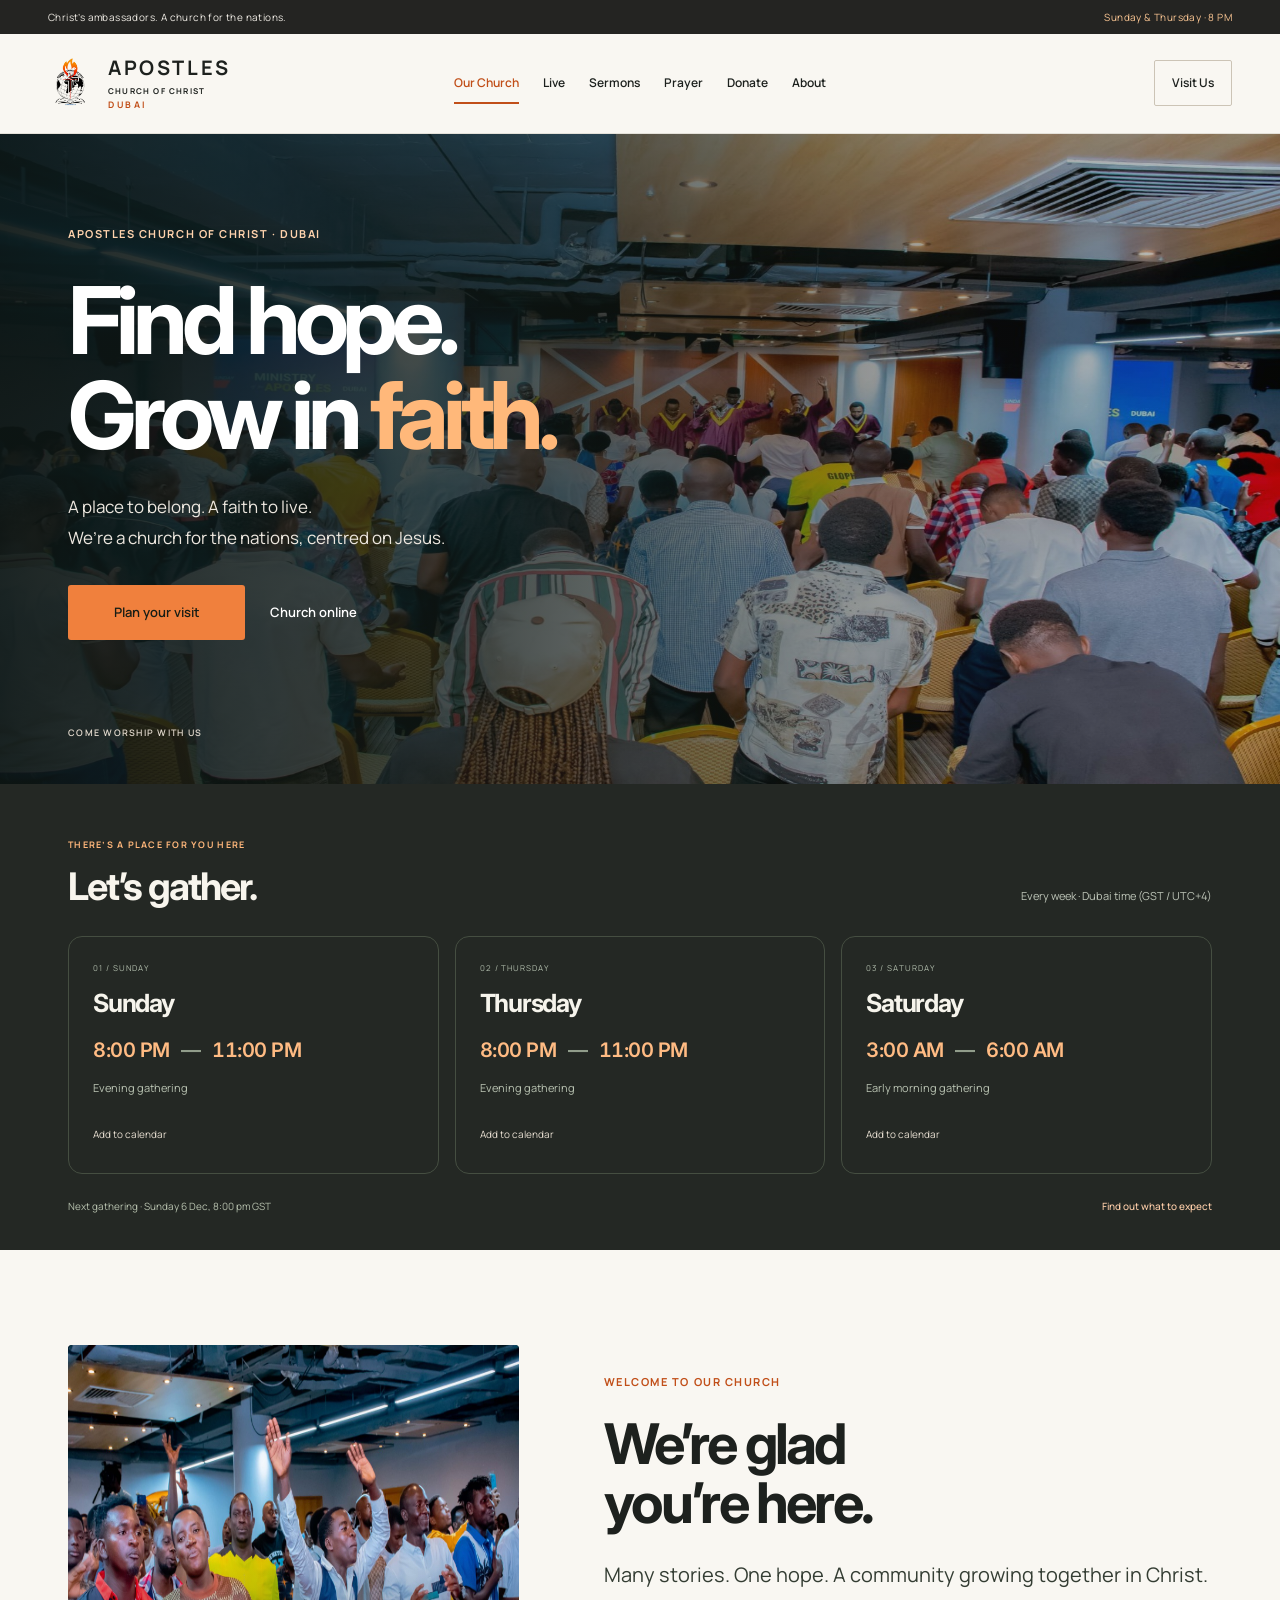
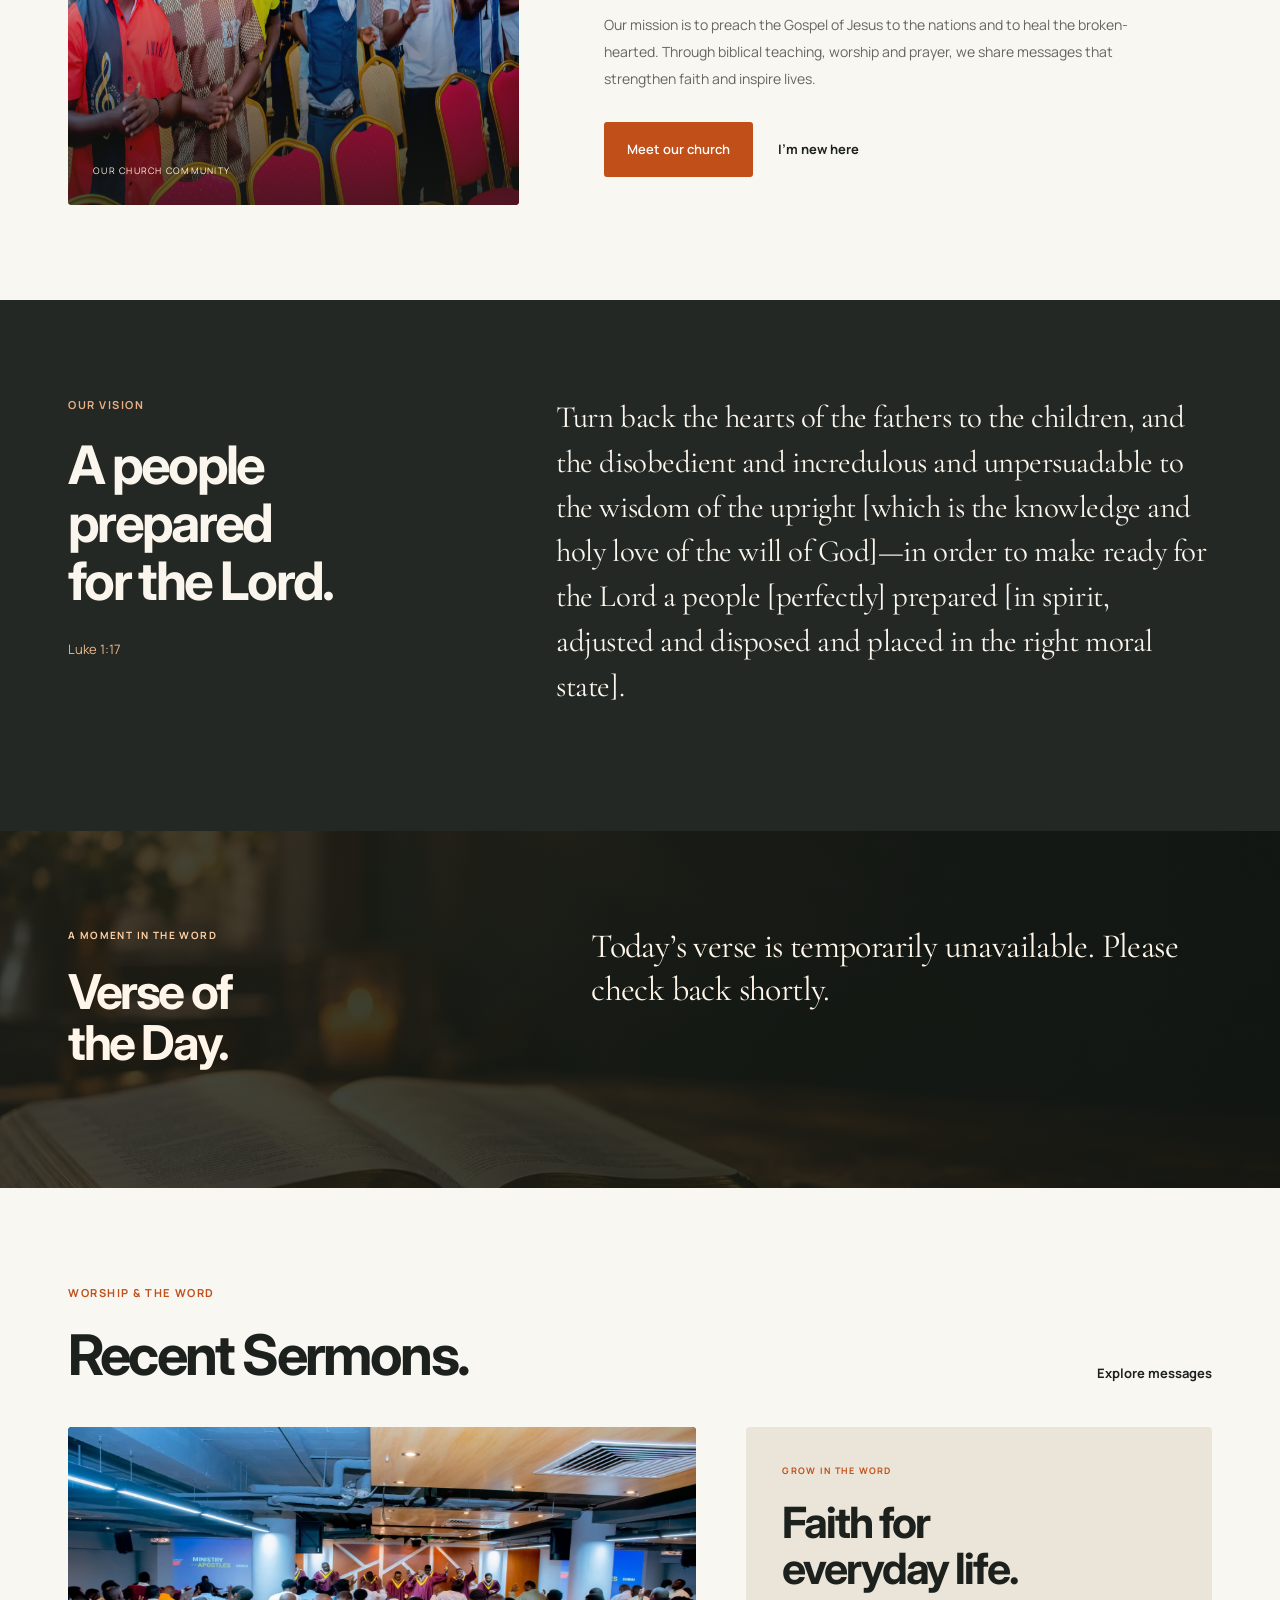
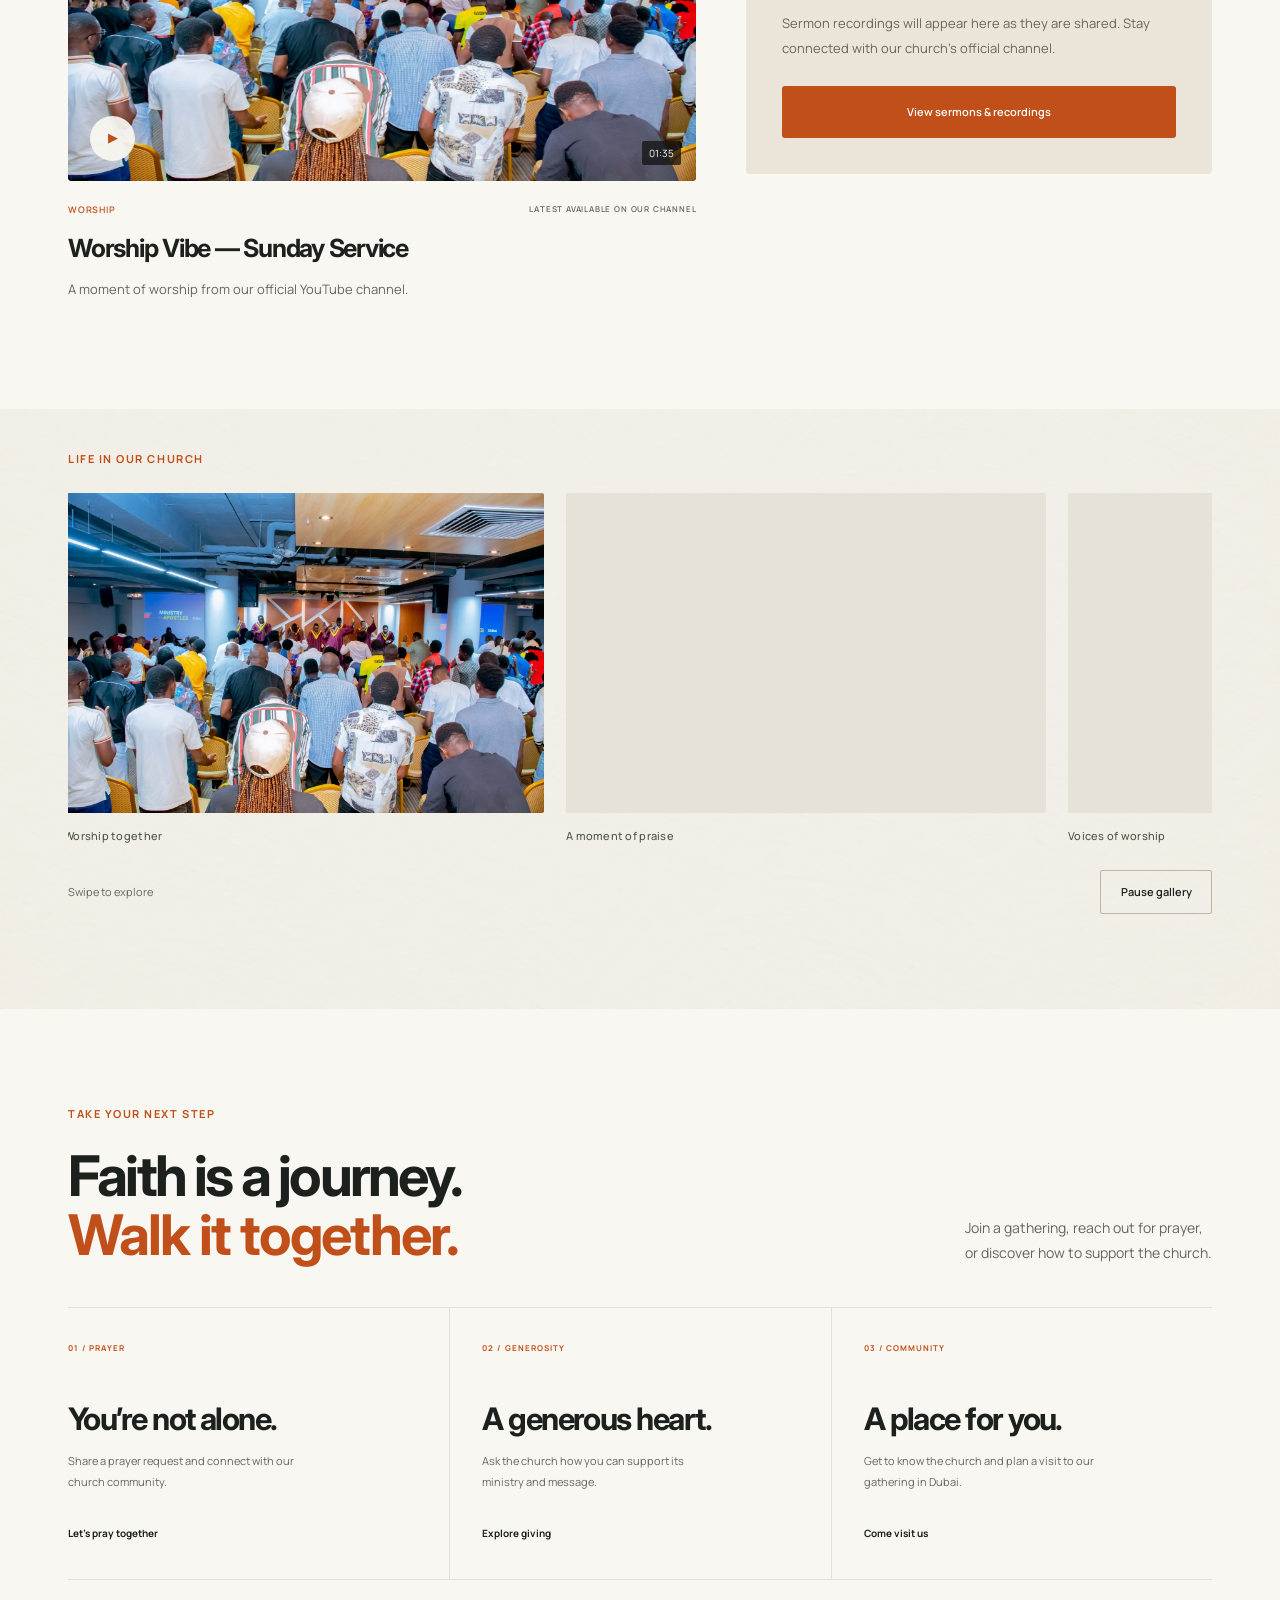
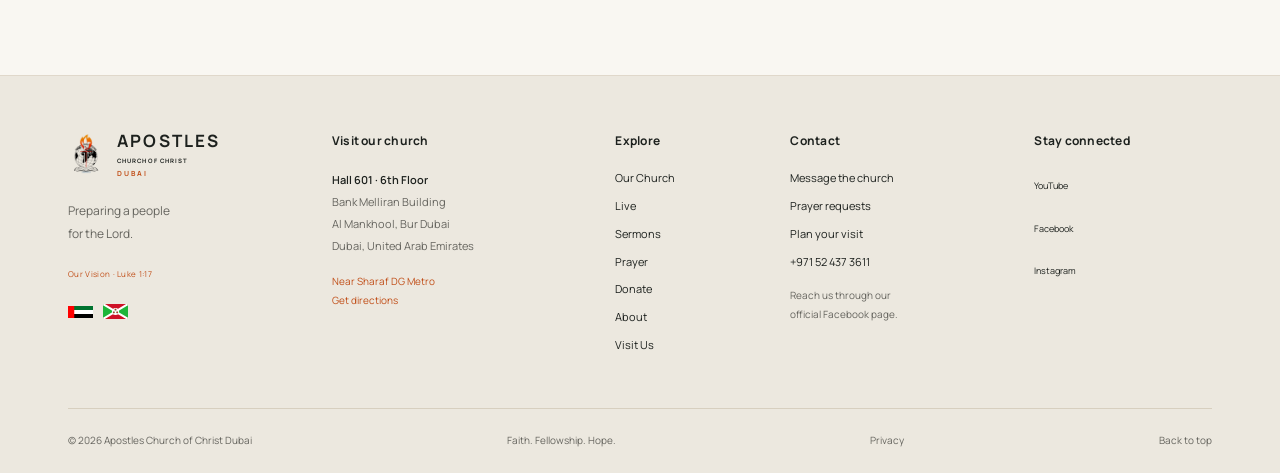
==== commit e42307ee: "Add files via upload" ====
--- a/index.html
+++ b/index.html
@@ -1,3 +1,3 @@
 <!doctype html>
-<html lang="en"><head><meta charset="utf-8"><meta name="viewport" content="width=device-width,initial-scale=1,viewport-fit=cover"><title>Our Church — Apostles Church of Christ Dubai</title><meta name="description" content="A place to belong. A faith to live. Meet Apostles Church of Christ Dubai, worship online, and connect with our community."><meta name="theme-color" content="#f9f7f2"><meta property="og:title" content="Our Church — Apostles Church of Christ Dubai"><meta property="og:description" content="A place to belong. A faith to live. Meet Apostles Church of Christ Dubai, worship online, and connect with our community."><meta property="og:type" content="website"><link rel="icon" href="assets/logo.png"><link rel="stylesheet" href="assets/fonts.css"><link rel="stylesheet" href="styles.css"><link rel="stylesheet" href="mobile.css?v=20261015-3"><script src="config.js" defer></script><script src="welcome.js" defer></script><script src="live-status.js" defer></script><script src="app.js" defer></script><script src="schedule.js" defer></script><script src="church.js?v=20261015-3" defer></script><script src="gallery.js" defer></script><script src="mobile.js?v=20261015-3" defer></script></head><body id="top" data-page="our-church"><div class="welcome-intro" id="welcome-intro" role="dialog" aria-modal="true" aria-labelledby="welcome-title" hidden><div class="welcome-glow" aria-hidden="true"></div><div class="welcome-inner"><div class="welcome-logo"><span class="welcome-ring" aria-hidden="true"></span><img src="assets/logo.png" width="180" height="192" alt=""></div><p class="welcome-eyebrow">APOSTLES CHURCH OF CHRIST · DUBAI</p><h2 id="welcome-title">Welcome to<br><em>Our Church</em></h2><p class="welcome-tagline">Faith. Fellowship. Hope.</p><span class="welcome-progress" aria-hidden="true"></span><button id="welcome-skip" type="button">Enter the website </button></div></div><a class="skip-link" href="#main">Skip to content</a><div class="topline"><span>Christ’s ambassadors. A church for the nations.</span><a href="visit.html">Sunday &amp; Thursday · 8 PM </a></div>
+<html lang="en"><head><meta charset="utf-8"><meta name="viewport" content="width=device-width,initial-scale=1,viewport-fit=cover"><title>Our Church — Apostles Church of Christ Dubai</title><meta name="description" content="A place to belong. A faith to live. Meet Apostles Church of Christ Dubai, worship online, and connect with our community."><meta name="theme-color" content="#f9f7f2"><meta property="og:title" content="Our Church — Apostles Church of Christ Dubai"><meta property="og:description" content="A place to belong. A faith to live. Meet Apostles Church of Christ Dubai, worship online, and connect with our community."><meta property="og:type" content="website"><link rel="icon" href="assets/logo.png"><link rel="stylesheet" href="assets/fonts.css"><link rel="stylesheet" href="styles.css"><link rel="stylesheet" href="mobile.css?v=20261015-3"><script src="config.js?v=20261015-4" defer></script><script src="welcome.js" defer></script><script src="live-status.js" defer></script><script src="app.js?v=20261015-4" defer></script><script src="schedule.js" defer></script><script src="church.js?v=20261015-3" defer></script><script src="gallery.js" defer></script><script src="mobile.js?v=20261015-3" defer></script></head><body id="top" data-page="our-church"><div class="welcome-intro" id="welcome-intro" role="dialog" aria-modal="true" aria-labelledby="welcome-title" hidden><div class="welcome-glow" aria-hidden="true"></div><div class="welcome-inner"><div class="welcome-logo"><span class="welcome-ring" aria-hidden="true"></span><img src="assets/logo.png" width="180" height="192" alt=""></div><p class="welcome-eyebrow">APOSTLES CHURCH OF CHRIST · DUBAI</p><h2 id="welcome-title">Welcome to<br><em>Our Church</em></h2><p class="welcome-tagline">Faith. Fellowship. Hope.</p><span class="welcome-progress" aria-hidden="true"></span><button id="welcome-skip" type="button">Enter the website </button></div></div><a class="skip-link" href="#main">Skip to content</a><div class="topline"><span>Christ’s ambassadors. A church for the nations.</span><a href="visit.html">Sunday &amp; Thursday · 8 PM </a></div>
     <header class="header"><div class="header-brand"><a class="brand" href="index.html" aria-label="Apostles Church of Christ Dubai home"><img src="assets/logo.png" width="54" height="58" alt="Apostles Church of Christ logo"><span>APOSTLES<span class="brand-small">CHURCH OF CHRIST <b>DUBAI</b></span></span></a></div><button class="menu-toggle" aria-controls="navigation" aria-expanded="false" aria-label="Open menu"><span></span><span></span></button><nav id="navigation" aria-label="Main navigation"><a href="index.html" aria-current="page">Our Church</a><a href="live.html">Live</a><a href="sermons.html">Sermons</a><a href="prayer.html">Prayer</a><a href="donate.html">Donate</a><a href="about.html">About</a><div class="mobile-nav-panel"><p class="mobile-menu-label">WELCOME HOME</p><div class="mobile-menu-links"><a class="mobile-menu-link is-current" href="index.html" aria-current="page">Our Church</a><a class="mobile-menu-link" href="live.html">Live</a><a class="mobile-menu-link" href="sermons.html">Sermons</a><a class="mobile-menu-link" href="prayer.html">Prayer</a><a class="mobile-menu-link" href="donate.html">Donate</a><a class="mobile-menu-link" href="about.html">About</a></div><a class="button mobile-nav-visit" href="visit.html">Visit Us</a><p class="mobile-menu-note">A place to belong. A faith to live.</p></div></nav><a class="header-visit" href="visit.html"> Visit Us </a></header><main id="main"><section class="photo-hero" id="home"><picture class="responsive-photo"><source media="(max-width: 767px)" type="image/webp" srcset="assets/mobile/worship-hall-360.webp 360w, assets/mobile/worship-hall-640.webp 640w, assets/mobile/worship-hall-960.webp 960w" sizes="calc(100vw - 36px)"><img class="photo-hero-bg" src="assets/gallery/worship-hall.jpg" alt="" width="1536" height="1024" fetchpriority="high"></picture><div class="hero-shade"></div><div class="wrap photo-hero-inner"><p class="eyebrow" data-reveal>APOSTLES CHURCH OF CHRIST · DUBAI</p><h1 data-reveal>Find hope.<br>Grow in <span>faith.</span></h1><p class="photo-hero-description" data-reveal>A place to belong. A faith to live.<span class="desktop-copy"><br>We’re a church for the nations, centred on Jesus.</span></p><div class="actions" data-reveal><a class="button" href="visit.html">Plan your visit</a><a class="hero-outline" href="live.html"><span class="desktop-copy">Church online</span><span class="mobile-copy">Watch Live</span></a></div><div class="hero-bottom"><a href="#service-times">COME WORSHIP WITH US</a></div></div></section><section class="mobile-only mobile-shortcuts" aria-label="Explore our community"><div class="wrap"><a href="sermons.html"><span><svg class="mobile-icon" width="24" height="24" viewBox="0 0 24 24" fill="none" stroke="currentColor" stroke-width="1.6" stroke-linecap="round" stroke-linejoin="round" aria-hidden="true"><path d="M4 4h6a3 3 0 0 1 3 3v14a4 4 0 0 0-4-2H4z M20 4h-4a3 3 0 0 0-3 3 M20 4v15h-4a4 4 0 0 0-3 2"/></svg></span><strong>Word</strong></a><a href="about.html"><span><svg class="mobile-icon" width="24" height="24" viewBox="0 0 24 24" fill="none" stroke="currentColor" stroke-width="1.6" stroke-linecap="round" stroke-linejoin="round" aria-hidden="true"><path d="M16 21v-2a4 4 0 0 0-4-4H6a4 4 0 0 0-4 4v2 M9 11a4 4 0 1 0 0-8 4 4 0 0 0 0 8 M22 21v-2a4 4 0 0 0-3-3.87 M16 3.13a4 4 0 0 1 0 7.75"/></svg></span><strong>Community</strong></a><a href="#service-times"><span><svg class="mobile-icon" width="24" height="24" viewBox="0 0 24 24" fill="none" stroke="currentColor" stroke-width="1.6" stroke-linecap="round" stroke-linejoin="round" aria-hidden="true"><path d="M3 14h4l3 3h5a2 2 0 0 0 0-4h-3l-3-3H6 M3 10v11h4l11-2 3-5a2 2 0 0 0-3-2l-2 3 M3 14v-4"/></svg></span><strong>Service</strong></a></div></section><section class="service-section" id="service-times"><div class="wrap"><div class="service-heading"><div><p class="eyebrow">THERE’S A PLACE FOR YOU HERE</p><h2 data-reveal>Let’s gather.</h2></div><p>Every week · Dubai time (GST / UTC+4)</p></div><div class="service-grid"><article class="service-card" data-reveal><span class="service-index">01 / SUNDAY</span><span class="mobile-only service-mobile-icon"><svg class="mobile-icon" width="24" height="24" viewBox="0 0 24 24" fill="none" stroke="currentColor" stroke-width="1.6" stroke-linecap="round" stroke-linejoin="round" aria-hidden="true"><path d="M5 5h14v16H5z M8 3v4 M16 3v4 M5 10h14 M8 14h3 M8 17h6"/></svg></span><h3><span class="desktop-copy">Sunday</span><span class="mobile-copy">Sunday Service</span></h3><p class="service-clock">8:00 PM <span>—</span> 11:00 PM</p><p>Evening gathering</p><button class="calendar-link" data-add-calendar="sunday">Add to calendar </button></article><article class="service-card" data-reveal><span class="service-index">02 / THURSDAY</span><span class="mobile-only service-mobile-icon"><svg class="mobile-icon" width="24" height="24" viewBox="0 0 24 24" fill="none" stroke="currentColor" stroke-width="1.6" stroke-linecap="round" stroke-linejoin="round" aria-hidden="true"><path d="M5 5h14v16H5z M8 3v4 M16 3v4 M5 10h14 M8 14h3 M8 17h6"/></svg></span><h3><span class="desktop-copy">Thursday</span><span class="mobile-copy">Thursday Fellowship</span></h3><p class="service-clock">8:00 PM <span>—</span> 11:00 PM</p><p>Evening gathering</p><button class="calendar-link" data-add-calendar="thursday">Add to calendar </button></article><article class="service-card" data-reveal><span class="service-index">03 / SATURDAY</span><span class="mobile-only service-mobile-icon"><svg class="mobile-icon" width="24" height="24" viewBox="0 0 24 24" fill="none" stroke="currentColor" stroke-width="1.6" stroke-linecap="round" stroke-linejoin="round" aria-hidden="true"><path d="M3 14h4l3 3h5a2 2 0 0 0 0-4h-3l-3-3H6 M3 10v11h4l11-2 3-5a2 2 0 0 0-3-2l-2 3 M3 14v-4"/></svg></span><h3><span class="desktop-copy">Saturday</span><span class="mobile-copy">Saturday Prayer</span></h3><p class="service-clock">3:00 AM <span>—</span> 6:00 AM</p><p>Early morning gathering</p><button class="calendar-link" data-add-calendar="saturday">Add to calendar </button></article></div><div class="next-service"><p id="next-gathering">Join us on Sunday, Thursday or early Saturday morning.</p><a href="visit.html">Find out what to expect </a></div></div></section><section class="home-welcome section wrap"><div class="welcome-photo" data-reveal><picture class="responsive-photo"><source media="(max-width: 767px)" type="image/webp" srcset="assets/mobile/congregation-worship-360.webp 360w, assets/mobile/congregation-worship-640.webp 640w, assets/mobile/congregation-worship-960.webp 960w" sizes="calc(100vw - 36px)"><img src="assets/gallery/congregation-worship.jpg" alt="Our church community worshipping together" width="1536" height="1024" loading="lazy"></picture><span>OUR CHURCH COMMUNITY</span></div><div class="welcome-copy"><p class="eyebrow" data-reveal>WELCOME TO OUR CHURCH</p><h2 data-reveal><span class="desktop-copy">We’re glad<br>you’re here.</span><span class="mobile-copy">A Christ-centered community in Dubai</span></h2><p class="lead" data-reveal>Many stories. One hope. A community growing together in Christ.</p><div class="mobile-only mobile-value-grid"><article><span><svg class="mobile-icon" width="24" height="24" viewBox="0 0 24 24" fill="none" stroke="currentColor" stroke-width="1.6" stroke-linecap="round" stroke-linejoin="round" aria-hidden="true"><path d="M12 3v18 M5 9h14"/></svg></span><h3>Worship</h3><p>Honouring Jesus together.</p></article><article><span><svg class="mobile-icon" width="24" height="24" viewBox="0 0 24 24" fill="none" stroke="currentColor" stroke-width="1.6" stroke-linecap="round" stroke-linejoin="round" aria-hidden="true"><path d="M4 4h6a3 3 0 0 1 3 3v14a4 4 0 0 0-4-2H4z M20 4h-4a3 3 0 0 0-3 3 M20 4v15h-4a4 4 0 0 0-3 2"/></svg></span><h3>Discipleship</h3><p>Growing through God’s Word.</p></article><article><span><svg class="mobile-icon" width="24" height="24" viewBox="0 0 24 24" fill="none" stroke="currentColor" stroke-width="1.6" stroke-linecap="round" stroke-linejoin="round" aria-hidden="true"><path d="M16 21v-2a4 4 0 0 0-4-4H6a4 4 0 0 0-4 4v2 M9 11a4 4 0 1 0 0-8 4 4 0 0 0 0 8 M22 21v-2a4 4 0 0 0-3-3.87 M16 3.13a4 4 0 0 1 0 7.75"/></svg></span><h3>Community</h3><p>A place to belong.</p></article><article><span><svg class="mobile-icon" width="24" height="24" viewBox="0 0 24 24" fill="none" stroke="currentColor" stroke-width="1.6" stroke-linecap="round" stroke-linejoin="round" aria-hidden="true"><path d="M3 14h4l3 3h5a2 2 0 0 0 0-4h-3l-3-3H6 M3 10v11h4l11-2 3-5a2 2 0 0 0-3-2l-2 3 M3 14v-4"/></svg></span><h3>Impact</h3><p>Sharing hope and His love.</p></article></div><p data-reveal>Our mission is to preach the Gospel of Jesus to the nations and to heal the broken-hearted. Through biblical teaching, worship and prayer, we share messages that strengthen faith and inspire lives.</p><div class="actions" data-reveal><a class="button" href="about.html">Meet our church </a><a class="text-link" href="visit.html">I’m new here </a></div></div></section><section class="church-vision section" id="our-vision"><div class="wrap vision-layout"><div class="vision-heading" data-reveal><p class="eyebrow">OUR VISION</p><h2>A people<br>prepared<br>for the Lord.</h2><p class="vision-book">Luke 1:17</p></div><div class="vision-scripture" data-reveal><blockquote>Turn back the hearts of the fathers to the children, and the disobedient and incredulous and unpersuadable to the wisdom of the upright [which is the knowledge and holy love of the will of God]—in order to make ready for the Lord a people [perfectly] prepared [in spirit, adjusted and disposed and placed in the right moral state].</blockquote></div></div><details class="mobile-only mobile-vision-details"><summary>Our Vision · Luke 1:17</summary><blockquote>Turn back the hearts of the fathers to the children, and the disobedient and incredulous and unpersuadable to the wisdom of the upright [which is the knowledge and holy love of the will of God]—in order to make ready for the Lord a people [perfectly] prepared [in spirit, adjusted and disposed and placed in the right moral state].</blockquote></details></section><section class="daily-verse-section section" id="daily-verse"><img class="daily-verse-bg" src="assets/bible-background-v4.webp" alt="" width="1672" height="941" loading="lazy"><div class="verse-shade"></div><div class="wrap verse-content"><div class="verse-label" data-reveal><p class="eyebrow">A MOMENT IN THE WORD</p><h2><span class="desktop-copy">Verse of<br>the Day.</span><span class="mobile-copy">Verse of the day</span></h2></div><div class="verse-reading" data-reveal><blockquote id="daily-verse-text">Take a moment to pause and reflect on God’s Word.</blockquote><p id="daily-verse-reference">Verse of the day</p></div></div></section><section class="recent-section section wrap" id="messages"><div class="section-heading"><div><p class="eyebrow" data-reveal>WORSHIP &amp; THE WORD</p><h2 data-reveal>Recent Sermons.</h2></div><a class="text-link" href="sermons.html">Explore messages </a></div><div class="recent-sermon-grid"><article class="recording-feature" data-reveal><button class="recording-thumb" data-video="G9IpNCJlAVc" aria-label="Play Worship Vibe — Sunday Service"><picture class="responsive-photo"><source media="(max-width: 767px)" type="image/webp" srcset="assets/mobile/worship-hall-360.webp 360w, assets/mobile/worship-hall-640.webp 640w, assets/mobile/worship-hall-960.webp 960w" sizes="calc(100vw - 36px)"><img src="assets/gallery/worship-hall.jpg" alt="Photograph of our church worship gathering" width="1536" height="1024" loading="lazy"></picture><span class="round-play" aria-hidden="true">▶</span><span class="video-duration">01:35</span></button><div class="recording-meta"><span>WORSHIP</span><span>LATEST AVAILABLE ON OUR CHANNEL</span></div><h3><button class="title-button" data-video="G9IpNCJlAVc">Worship Vibe — Sunday Service </button></h3><p>A moment of worship from our official YouTube channel.</p></article><div class="sermon-preview" data-reveal><p class="eyebrow">GROW IN THE WORD</p><h3>Faith for<br>everyday life.</h3><p>Sermon recordings will appear here as they are shared. Stay connected with our church’s official channel.</p><div id="recent-configured-sermons"></div><a class="button" href="sermons.html">View sermons &amp; recordings </a></div></div></section><section class="mobile-only mobile-events section" id="events"><div class="wrap"><p class="eyebrow">LIFE TOGETHER</p><h2>Coming up.</h2><p class="mobile-section-intro">There’s a place for you at our next gathering.</p><div id="mobile-upcoming-events" class="mobile-event-list"><a class="mobile-event-fallback" href="visit.html">See our weekly gatherings</a></div></div></section><section class="church-gallery section" id="church-gallery" aria-label="Church photographs. Swipe left or right to explore."><div class="wrap"><div class="section-heading"><div><p class="eyebrow" data-reveal>LIFE IN OUR CHURCH</p></div></div><div class="gallery-shell" data-gallery data-gallery-mode="continuous"><div class="gallery-viewport" id="gallery-viewport" tabindex="0" role="region" aria-label="Church photographs. Swipe left or right to explore."><div class="gallery-track"><div class="gallery-sequence"><figure class="gallery-slide"><picture class="responsive-photo"><source media="(max-width: 767px)" type="image/webp" srcset="assets/mobile/worship-hall-360.webp 360w, assets/mobile/worship-hall-640.webp 640w, assets/mobile/worship-hall-960.webp 960w" sizes="calc(100vw - 36px)"><img src="assets/gallery/worship-hall.jpg" alt="The church congregation worshipping with the choir at the front of the hall" width="1536" height="1024" loading="lazy" decoding="async" draggable="false"></picture><figcaption>Worship together</figcaption></figure><figure class="gallery-slide"><picture class="responsive-photo"><source media="(max-width: 767px)" type="image/webp" srcset="assets/mobile/congregation-praise-360.webp 360w, assets/mobile/congregation-praise-640.webp 640w, assets/mobile/congregation-praise-960.webp 960w" sizes="calc(100vw - 36px)"><img src="assets/gallery/congregation-praise.jpg" alt="Members of the congregation worshipping with hands raised" width="1536" height="1024" loading="lazy" decoding="async" draggable="false"></picture><figcaption>A moment of praise</figcaption></figure><figure class="gallery-slide gallery-portrait"><picture class="responsive-photo"><source media="(max-width: 767px)" type="image/webp" srcset="assets/mobile/choir-singer-360.webp 360w, assets/mobile/choir-singer-640.webp 640w, assets/mobile/choir-singer-960.webp 960w" sizes="calc(100vw - 36px)"><img src="assets/gallery/choir-singer.jpg" alt="A choir singer holding a microphone and raising his hand during worship" width="1024" height="1536" loading="lazy" decoding="async" draggable="false"></picture><figcaption>Voices of worship</figcaption></figure><figure class="gallery-slide"><picture class="responsive-photo"><source media="(max-width: 767px)" type="image/webp" srcset="assets/mobile/choir-monochrome-360.webp 360w, assets/mobile/choir-monochrome-640.webp 640w, assets/mobile/choir-monochrome-960.webp 960w" sizes="calc(100vw - 36px)"><img src="assets/gallery/choir-monochrome.jpg" alt="Black and white photograph of the church choir singing before the congregation" width="1536" height="1024" loading="lazy" decoding="async" draggable="false"></picture><figcaption>Our church choir</figcaption></figure><figure class="gallery-slide"><picture class="responsive-photo"><source media="(max-width: 767px)" type="image/webp" srcset="assets/mobile/congregation-worship-360.webp 360w, assets/mobile/congregation-worship-640.webp 640w, assets/mobile/congregation-worship-960.webp 960w" sizes="calc(100vw - 36px)"><img src="assets/gallery/congregation-worship.jpg" alt="The congregation singing and worshipping together" width="1536" height="1024" loading="lazy" decoding="async" draggable="false"></picture><figcaption>Gathered in faith</figcaption></figure><figure class="gallery-slide"><picture class="responsive-photo"><source media="(max-width: 767px)" type="image/webp" srcset="assets/mobile/choir-gathering-360.webp 360w, assets/mobile/choir-gathering-640.webp 640w, assets/mobile/choir-gathering-960.webp 960w" sizes="calc(100vw - 36px)"><img src="assets/gallery/choir-gathering.jpg" alt="The choir leading worship in front of the church congregation" width="1536" height="1024" loading="lazy" decoding="async" draggable="false"></picture><figcaption>Worship and fellowship</figcaption></figure><figure class="gallery-slide"><picture class="responsive-photo"><source media="(max-width: 767px)" type="image/webp" srcset="assets/mobile/congregation-seated-360.webp 360w, assets/mobile/congregation-seated-640.webp 640w, assets/mobile/congregation-seated-960.webp 960w" sizes="calc(100vw - 36px)"><img src="assets/gallery/congregation-seated.jpg" alt="The congregation seated together during a church gathering" width="1536" height="1024" loading="lazy" decoding="async" draggable="false"></picture><figcaption>Life in our church</figcaption></figure></div></div></div><div class="gallery-toolbar"><p class="gallery-position">Swipe to explore</p><div class="gallery-controls"><button type="button" data-gallery-pause aria-controls="gallery-viewport" hidden>Pause gallery</button></div></div></div></div></section><section class="mobile-only mobile-location section" id="location"><div class="wrap"><p class="eyebrow">COME AS YOU ARE</p><h2>Our Location</h2><p class="mobile-location-name">Al Mankhool, Bur Dubai</p><p>Near Sharaf DG Metro Station.</p><div class="mobile-map" data-map-src="https://www.google.com/maps?q=Bank+Melliran+Building+Al+Mankhool+Bur+Dubai&amp;output=embed"><button type="button" class="mobile-map-load"><svg class="mobile-icon" width="24" height="24" viewBox="0 0 24 24" fill="none" stroke="currentColor" stroke-width="1.6" stroke-linecap="round" stroke-linejoin="round" aria-hidden="true"><path d="M20 10c0 6-8 11-8 11S4 16 4 10a8 8 0 1 1 16 0 M15 10a3 3 0 1 1-6 0 3 3 0 0 1 6 0"/></svg><span>Show our location on the map</span></button></div><a class="button" href="https://www.google.com/maps/search/?api=1&amp;query=Bank+Melliran+Building+Al+Mankhool+Bur+Dubai" target="_blank" rel="noopener noreferrer">Get Directions</a></div></section><section class="mobile-only mobile-contact section" id="contact"><div class="wrap"><p class="eyebrow">WE’D LOVE TO HEAR FROM YOU</p><h2>Let’s connect.</h2><div class="mobile-contact-cards"><a class="mobile-contact-email" href="https://www.facebook.com/apostlesdubai/" target="_blank" rel="noopener noreferrer"><svg class="mobile-icon" width="24" height="24" viewBox="0 0 24 24" fill="none" stroke="currentColor" stroke-width="1.6" stroke-linecap="round" stroke-linejoin="round" aria-hidden="true"><path d="M3 5h18v14H3z M3 5l9 8 9-8"/></svg><span><strong>Email Us</strong><small>Request our email on Facebook</small></span></a><a class="mobile-contact-phone" href="tel:+971524373611"><svg class="mobile-icon" width="24" height="24" viewBox="0 0 24 24" fill="none" stroke="currentColor" stroke-width="1.6" stroke-linecap="round" stroke-linejoin="round" aria-hidden="true"><path d="M5 3h4l2 5-3 2a15 15 0 0 0 6 6l2-3 5 2v4a2 2 0 0 1-2 2A18 18 0 0 1 3 5a2 2 0 0 1 2-2"/></svg><span><strong>Call Us</strong><small>+971 52 437 3611</small></span></a><a href="visit.html"><svg class="mobile-icon" width="24" height="24" viewBox="0 0 24 24" fill="none" stroke="currentColor" stroke-width="1.6" stroke-linecap="round" stroke-linejoin="round" aria-hidden="true"><path d="M20 10c0 6-8 11-8 11S4 16 4 10a8 8 0 1 1 16 0 M15 10a3 3 0 1 1-6 0 3 3 0 0 1 6 0"/></svg><span><strong>Visit Us</strong><small>Plan a gathering in Dubai</small></span></a></div><a class="button" href="https://www.facebook.com/apostlesdubai/" target="_blank" rel="noopener noreferrer">Send a Message</a><div class="mobile-involvement" id="get-involved"><h3>Take your next step.</h3><p>Join a gathering, reach out for prayer, or support the church.</p><div><a href="prayer.html">Request prayer</a><a href="donate.html">Explore giving</a></div></div></div></section><section class="pathways wrap section"><div class="section-heading"><div><p class="eyebrow">TAKE YOUR NEXT STEP</p><h2>Faith is a journey.<br><em>Walk it together.</em></h2></div><p>Join a gathering, reach out for prayer,<br>or discover how to support the church.</p></div><div class="pathway-grid"><a href="prayer.html" class="pathway"><span class="pathway-number">01 / PRAYER</span><h3>You’re not alone.</h3><p>Share a prayer request and connect with our church community.</p><span class="text-link">Let’s pray together </span></a><a href="donate.html" class="pathway"><span class="pathway-number">02 / GENEROSITY</span><h3>A generous heart.</h3><p>Ask the church how you can support its ministry and message.</p><span class="text-link">Explore giving </span></a><a href="visit.html" class="pathway"><span class="pathway-number">03 / COMMUNITY</span><h3>A place for you.</h3><p>Get to know the church and plan a visit to our gathering in Dubai.</p><span class="text-link">Come visit us </span></a></div></section></main><footer class="footer-new"><div class="wrap"><div class="footer-grid"><div class="footer-brand"><a class="brand" href="index.html" aria-label="Apostles Church of Christ Dubai home"><img src="assets/logo.png" width="54" height="58" alt="Apostles Church of Christ logo"><span>APOSTLES<span class="brand-small">CHURCH OF CHRIST <b>DUBAI</b></span></span></a><p>Preparing a people<br>for the Lord.</p><a class="footer-scripture" href="about.html#our-vision">Our Vision · Luke 1:17</a><div class="footer-flags" aria-label="United Arab Emirates and Burundi"><img src="assets/flag-uae.svg" width="25" height="15" alt="United Arab Emirates flag" title="United Arab Emirates"><img src="assets/flag-burundi.svg" width="25" height="15" alt="Burundi flag" title="Burundi"></div></div><div class="footer-column"><h2>Visit our church</h2><address><strong>Hall 601 · 6th Floor</strong><br>Bank Melliran Building<br>Al Mankhool, Bur Dubai<br>Dubai, United Arab Emirates</address><a class="footer-map" href="https://www.google.com/maps/search/?api=1&query=Bank+Melliran+Building+Al+Mankhool+Bur+Dubai" target="_blank" rel="noopener noreferrer">Near Sharaf DG Metro<br>Get directions</a></div><div class="footer-column"><h2>Explore</h2><a href="index.html">Our Church</a><a href="live.html">Live</a><a href="sermons.html">Sermons</a><a href="prayer.html">Prayer</a><a href="donate.html">Donate</a><a href="about.html">About</a><a href="visit.html">Visit Us</a></div><div class="footer-column"><h2>Contact</h2><a href="https://www.facebook.com/apostlesdubai/" target="_blank" rel="noopener noreferrer">Message the church</a><a href="prayer.html">Prayer requests</a><a href="visit.html">Plan your visit</a><a class="configured-email" hidden></a><a class="configured-phone" href="tel:+971524373611">+971 52 437 3611</a><p>Reach us through our<br>official Facebook page.</p></div><div class="footer-column"><h2>Stay connected</h2><a class="social-pill" href="https://www.youtube.com/@Apostleschurchofchristdubai" target="_blank" rel="noopener noreferrer">YouTube</a><a class="social-pill" href="https://www.facebook.com/apostlesdubai/" target="_blank" rel="noopener noreferrer">Facebook</a><a class="social-pill" href="https://www.instagram.com/apostles_church_of_christ/" target="_blank" rel="noopener noreferrer">Instagram</a></div></div><div class="mobile-only mobile-footer"><a class="mobile-footer-title" href="index.html"><img src="assets/logo.png" width="36" height="39" alt=""><span>Apostles Church of Christ<strong>Dubai</strong></span></a><p class="mobile-footer-address">Hall 601 · 6th Floor<br>Al Mankhool, Bur Dubai</p><div class="mobile-footer-contact"><a href="https://www.google.com/maps/search/?api=1&amp;query=Bank+Melliran+Building+Al+Mankhool+Bur+Dubai" target="_blank" rel="noopener noreferrer">Get directions</a><a href="tel:+971524373611">+971 52 437 3611</a></div><div class="mobile-footer-social" aria-label="Church social media"><a href="https://www.youtube.com/@Apostleschurchofchristdubai" target="_blank" rel="noopener noreferrer">YouTube</a><a href="https://www.facebook.com/apostlesdubai/" target="_blank" rel="noopener noreferrer">Facebook</a><a href="https://www.instagram.com/apostles_church_of_christ/" target="_blank" rel="noopener noreferrer">Instagram</a></div><details class="mobile-footer-more"><summary>Church links</summary><div><a href="index.html">Our Church</a><a href="live.html">Live</a><a href="sermons.html">Sermons</a><a href="prayer.html">Prayer</a><a href="donate.html">Donate</a><a href="about.html">About</a><a href="visit.html">Visit Us</a></div></details><div class="mobile-footer-flags" aria-label="United Arab Emirates and Burundi"><img src="assets/flag-uae.svg" width="22" height="13" alt="United Arab Emirates"><img src="assets/flag-burundi.svg" width="22" height="13" alt="Burundi"></div></div><div class="footer-bottom"><span>© <span id="year">2026</span> Apostles Church of Christ Dubai</span><span>Faith. Fellowship. Hope.</span><button class="subtle-link" id="privacy-open">Privacy</button><a href="#top">Back to top</a></div></div></footer><div class="toast" id="toast" role="status" aria-live="polite"></div><dialog id="video-dialog" class="video-dialog" aria-labelledby="video-dialog-title"><div class="dialog-bar"><h2 id="video-dialog-title">Worship Vibe</h2><button class="close-dialog" aria-label="Close video">Close</button></div><div id="dialog-player"></div><p>Having trouble playing? <a href="https://www.youtube.com/watch?v=G9IpNCJlAVc" target="_blank" rel="noopener noreferrer">Watch on YouTube </a></p></dialog><dialog id="privacy-dialog" class="privacy-dialog" aria-labelledby="privacy-title"><div class="dialog-bar"><h2 id="privacy-title">Your privacy</h2><button class="close-dialog" aria-label="Close privacy notice">Close</button></div><p>This website does not use analytics, advertising cookies or accounts. Prayer drafts stay in this page’s memory and are cleared when you leave or reload. They are not sent or stored by this website. A temporary browser-tab flag remembers that you have seen the welcome animation; it contains no personal information.</p><p>A prayer request is shared only when you copy it and choose to send it yourself through the church’s Facebook page. The daily NIV verse connects to Bible Gateway automatically. Any configured donation checkout belongs to its external provider; this website does not process payments.</p><p>When the live API is activated, the Live page checks broadcast availability and can load a public YouTube player automatically, initially muted. Other YouTube players connect when you choose to play. The mobile location map connects to Google only after you select Show our location on the map. YouTube, Facebook and payment providers use their own privacy policies. The church introduction, images and fonts are hosted with this website.</p><p><strong>Scripture acknowledgments</strong></p><p><a href="https://www.biblegateway.com/" target="_blank" rel="noopener noreferrer">Powered by BibleGateway.com</a></p><p>Scripture quotations taken from The Holy Bible, New International Version®, NIV®. Copyright © 1973, 1978, 1984, 2011 by Biblica, Inc. Used by permission. All rights reserved worldwide.</p><p><strong>Church Vision Scripture</strong></p><p>The supplied Luke 1:17 excerpt is from the Amplified Bible, Classic Edition (AMPC). Copyright © 1954, 1958, 1962, 1964, 1965, 1987 by The Lockman Foundation.</p></dialog><noscript><div class="noscript">The video controls and prayer draft need JavaScript. You can still read our church information and visit <a href="https://www.youtube.com/@Apostleschurchofchristdubai">YouTube</a> or <a href="https://www.facebook.com/apostlesdubai/">Facebook</a>.</div></noscript></body></html>
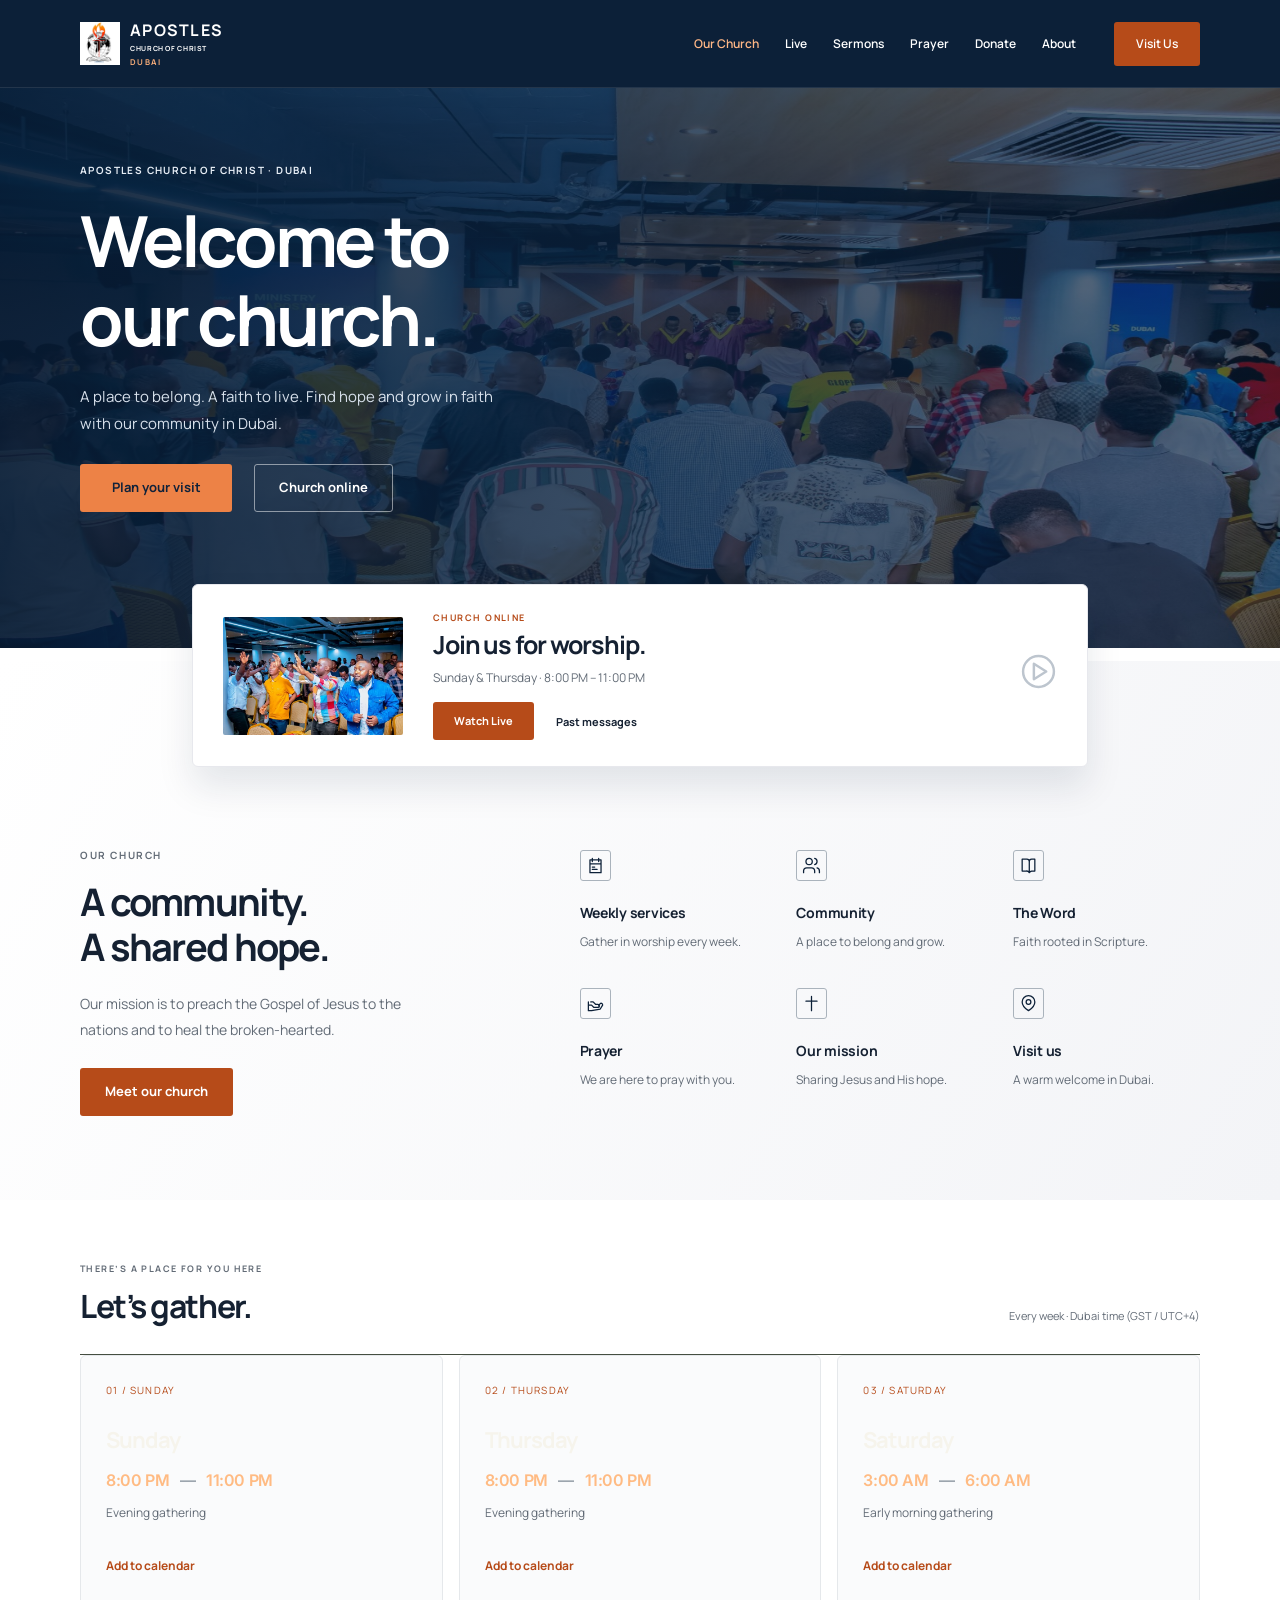
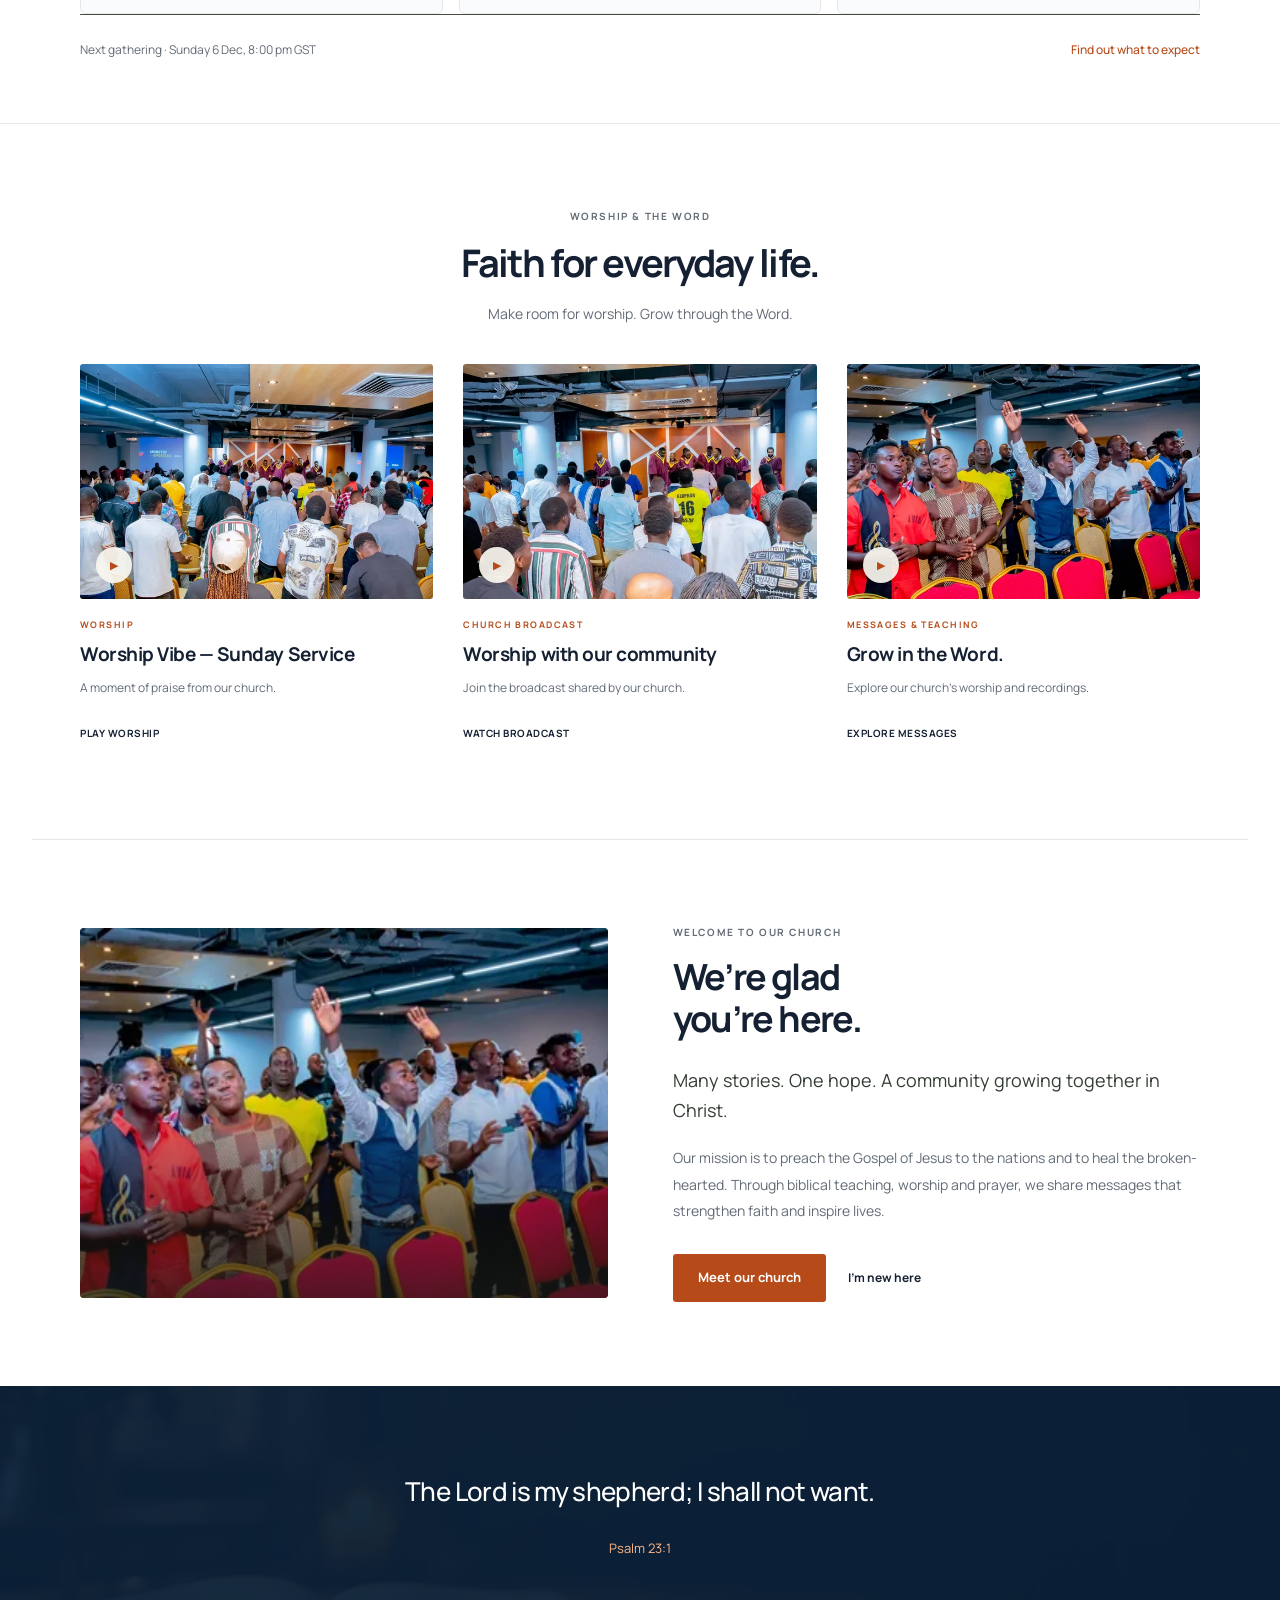
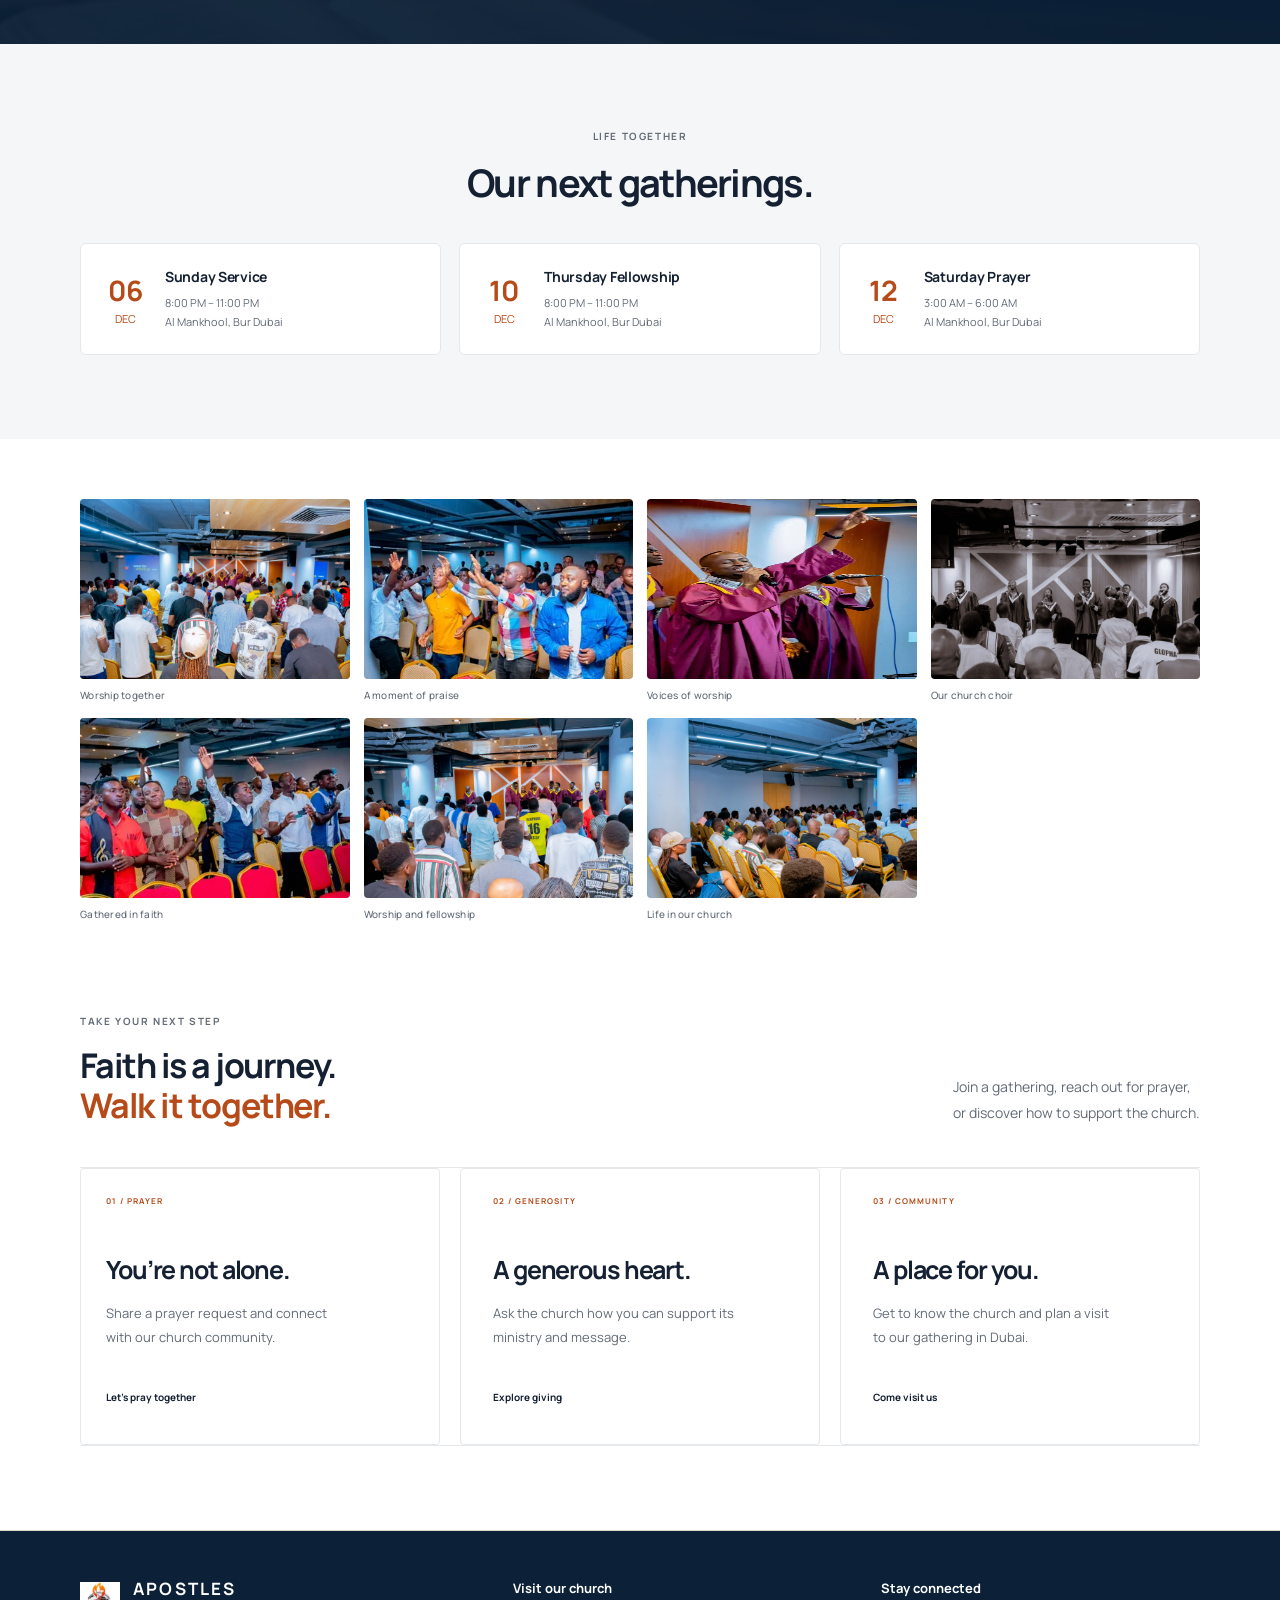
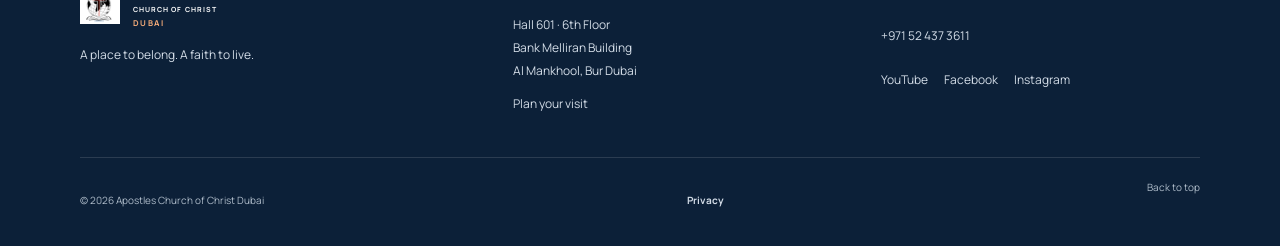
==== commit eca6909e: "Redesign church website from supplied reference and configure production deployment" ====
--- a/index.html
+++ b/index.html
@@ -1,3 +1,2 @@
 <!doctype html>
-<html lang="en"><head><meta charset="utf-8"><meta name="viewport" content="width=device-width,initial-scale=1,viewport-fit=cover"><title>Our Church — Apostles Church of Christ Dubai</title><meta name="description" content="A place to belong. A faith to live. Meet Apostles Church of Christ Dubai, worship online, and connect with our community."><meta name="theme-color" content="#f9f7f2"><meta property="og:title" content="Our Church — Apostles Church of Christ Dubai"><meta property="og:description" content="A place to belong. A faith to live. Meet Apostles Church of Christ Dubai, worship online, and connect with our community."><meta property="og:type" content="website"><link rel="icon" href="assets/logo.png"><link rel="stylesheet" href="assets/fonts.css"><link rel="stylesheet" href="styles.css"><link rel="stylesheet" href="mobile.css?v=20261015-3"><script src="config.js?v=20261015-4" defer></script><script src="welcome.js" defer></script><script src="live-status.js" defer></script><script src="app.js?v=20261015-4" defer></script><script src="schedule.js" defer></script><script src="church.js?v=20261015-3" defer></script><script src="gallery.js" defer></script><script src="mobile.js?v=20261015-3" defer></script></head><body id="top" data-page="our-church"><div class="welcome-intro" id="welcome-intro" role="dialog" aria-modal="true" aria-labelledby="welcome-title" hidden><div class="welcome-glow" aria-hidden="true"></div><div class="welcome-inner"><div class="welcome-logo"><span class="welcome-ring" aria-hidden="true"></span><img src="assets/logo.png" width="180" height="192" alt=""></div><p class="welcome-eyebrow">APOSTLES CHURCH OF CHRIST · DUBAI</p><h2 id="welcome-title">Welcome to<br><em>Our Church</em></h2><p class="welcome-tagline">Faith. Fellowship. Hope.</p><span class="welcome-progress" aria-hidden="true"></span><button id="welcome-skip" type="button">Enter the website </button></div></div><a class="skip-link" href="#main">Skip to content</a><div class="topline"><span>Christ’s ambassadors. A church for the nations.</span><a href="visit.html">Sunday &amp; Thursday · 8 PM </a></div>
-    <header class="header"><div class="header-brand"><a class="brand" href="index.html" aria-label="Apostles Church of Christ Dubai home"><img src="assets/logo.png" width="54" height="58" alt="Apostles Church of Christ logo"><span>APOSTLES<span class="brand-small">CHURCH OF CHRIST <b>DUBAI</b></span></span></a></div><button class="menu-toggle" aria-controls="navigation" aria-expanded="false" aria-label="Open menu"><span></span><span></span></button><nav id="navigation" aria-label="Main navigation"><a href="index.html" aria-current="page">Our Church</a><a href="live.html">Live</a><a href="sermons.html">Sermons</a><a href="prayer.html">Prayer</a><a href="donate.html">Donate</a><a href="about.html">About</a><div class="mobile-nav-panel"><p class="mobile-menu-label">WELCOME HOME</p><div class="mobile-menu-links"><a class="mobile-menu-link is-current" href="index.html" aria-current="page">Our Church</a><a class="mobile-menu-link" href="live.html">Live</a><a class="mobile-menu-link" href="sermons.html">Sermons</a><a class="mobile-menu-link" href="prayer.html">Prayer</a><a class="mobile-menu-link" href="donate.html">Donate</a><a class="mobile-menu-link" href="about.html">About</a></div><a class="button mobile-nav-visit" href="visit.html">Visit Us</a><p class="mobile-menu-note">A place to belong. A faith to live.</p></div></nav><a class="header-visit" href="visit.html"> Visit Us </a></header><main id="main"><section class="photo-hero" id="home"><picture class="responsive-photo"><source media="(max-width: 767px)" type="image/webp" srcset="assets/mobile/worship-hall-360.webp 360w, assets/mobile/worship-hall-640.webp 640w, assets/mobile/worship-hall-960.webp 960w" sizes="calc(100vw - 36px)"><img class="photo-hero-bg" src="assets/gallery/worship-hall.jpg" alt="" width="1536" height="1024" fetchpriority="high"></picture><div class="hero-shade"></div><div class="wrap photo-hero-inner"><p class="eyebrow" data-reveal>APOSTLES CHURCH OF CHRIST · DUBAI</p><h1 data-reveal>Find hope.<br>Grow in <span>faith.</span></h1><p class="photo-hero-description" data-reveal>A place to belong. A faith to live.<span class="desktop-copy"><br>We’re a church for the nations, centred on Jesus.</span></p><div class="actions" data-reveal><a class="button" href="visit.html">Plan your visit</a><a class="hero-outline" href="live.html"><span class="desktop-copy">Church online</span><span class="mobile-copy">Watch Live</span></a></div><div class="hero-bottom"><a href="#service-times">COME WORSHIP WITH US</a></div></div></section><section class="mobile-only mobile-shortcuts" aria-label="Explore our community"><div class="wrap"><a href="sermons.html"><span><svg class="mobile-icon" width="24" height="24" viewBox="0 0 24 24" fill="none" stroke="currentColor" stroke-width="1.6" stroke-linecap="round" stroke-linejoin="round" aria-hidden="true"><path d="M4 4h6a3 3 0 0 1 3 3v14a4 4 0 0 0-4-2H4z M20 4h-4a3 3 0 0 0-3 3 M20 4v15h-4a4 4 0 0 0-3 2"/></svg></span><strong>Word</strong></a><a href="about.html"><span><svg class="mobile-icon" width="24" height="24" viewBox="0 0 24 24" fill="none" stroke="currentColor" stroke-width="1.6" stroke-linecap="round" stroke-linejoin="round" aria-hidden="true"><path d="M16 21v-2a4 4 0 0 0-4-4H6a4 4 0 0 0-4 4v2 M9 11a4 4 0 1 0 0-8 4 4 0 0 0 0 8 M22 21v-2a4 4 0 0 0-3-3.87 M16 3.13a4 4 0 0 1 0 7.75"/></svg></span><strong>Community</strong></a><a href="#service-times"><span><svg class="mobile-icon" width="24" height="24" viewBox="0 0 24 24" fill="none" stroke="currentColor" stroke-width="1.6" stroke-linecap="round" stroke-linejoin="round" aria-hidden="true"><path d="M3 14h4l3 3h5a2 2 0 0 0 0-4h-3l-3-3H6 M3 10v11h4l11-2 3-5a2 2 0 0 0-3-2l-2 3 M3 14v-4"/></svg></span><strong>Service</strong></a></div></section><section class="service-section" id="service-times"><div class="wrap"><div class="service-heading"><div><p class="eyebrow">THERE’S A PLACE FOR YOU HERE</p><h2 data-reveal>Let’s gather.</h2></div><p>Every week · Dubai time (GST / UTC+4)</p></div><div class="service-grid"><article class="service-card" data-reveal><span class="service-index">01 / SUNDAY</span><span class="mobile-only service-mobile-icon"><svg class="mobile-icon" width="24" height="24" viewBox="0 0 24 24" fill="none" stroke="currentColor" stroke-width="1.6" stroke-linecap="round" stroke-linejoin="round" aria-hidden="true"><path d="M5 5h14v16H5z M8 3v4 M16 3v4 M5 10h14 M8 14h3 M8 17h6"/></svg></span><h3><span class="desktop-copy">Sunday</span><span class="mobile-copy">Sunday Service</span></h3><p class="service-clock">8:00 PM <span>—</span> 11:00 PM</p><p>Evening gathering</p><button class="calendar-link" data-add-calendar="sunday">Add to calendar </button></article><article class="service-card" data-reveal><span class="service-index">02 / THURSDAY</span><span class="mobile-only service-mobile-icon"><svg class="mobile-icon" width="24" height="24" viewBox="0 0 24 24" fill="none" stroke="currentColor" stroke-width="1.6" stroke-linecap="round" stroke-linejoin="round" aria-hidden="true"><path d="M5 5h14v16H5z M8 3v4 M16 3v4 M5 10h14 M8 14h3 M8 17h6"/></svg></span><h3><span class="desktop-copy">Thursday</span><span class="mobile-copy">Thursday Fellowship</span></h3><p class="service-clock">8:00 PM <span>—</span> 11:00 PM</p><p>Evening gathering</p><button class="calendar-link" data-add-calendar="thursday">Add to calendar </button></article><article class="service-card" data-reveal><span class="service-index">03 / SATURDAY</span><span class="mobile-only service-mobile-icon"><svg class="mobile-icon" width="24" height="24" viewBox="0 0 24 24" fill="none" stroke="currentColor" stroke-width="1.6" stroke-linecap="round" stroke-linejoin="round" aria-hidden="true"><path d="M3 14h4l3 3h5a2 2 0 0 0 0-4h-3l-3-3H6 M3 10v11h4l11-2 3-5a2 2 0 0 0-3-2l-2 3 M3 14v-4"/></svg></span><h3><span class="desktop-copy">Saturday</span><span class="mobile-copy">Saturday Prayer</span></h3><p class="service-clock">3:00 AM <span>—</span> 6:00 AM</p><p>Early morning gathering</p><button class="calendar-link" data-add-calendar="saturday">Add to calendar </button></article></div><div class="next-service"><p id="next-gathering">Join us on Sunday, Thursday or early Saturday morning.</p><a href="visit.html">Find out what to expect </a></div></div></section><section class="home-welcome section wrap"><div class="welcome-photo" data-reveal><picture class="responsive-photo"><source media="(max-width: 767px)" type="image/webp" srcset="assets/mobile/congregation-worship-360.webp 360w, assets/mobile/congregation-worship-640.webp 640w, assets/mobile/congregation-worship-960.webp 960w" sizes="calc(100vw - 36px)"><img src="assets/gallery/congregation-worship.jpg" alt="Our church community worshipping together" width="1536" height="1024" loading="lazy"></picture><span>OUR CHURCH COMMUNITY</span></div><div class="welcome-copy"><p class="eyebrow" data-reveal>WELCOME TO OUR CHURCH</p><h2 data-reveal><span class="desktop-copy">We’re glad<br>you’re here.</span><span class="mobile-copy">A Christ-centered community in Dubai</span></h2><p class="lead" data-reveal>Many stories. One hope. A community growing together in Christ.</p><div class="mobile-only mobile-value-grid"><article><span><svg class="mobile-icon" width="24" height="24" viewBox="0 0 24 24" fill="none" stroke="currentColor" stroke-width="1.6" stroke-linecap="round" stroke-linejoin="round" aria-hidden="true"><path d="M12 3v18 M5 9h14"/></svg></span><h3>Worship</h3><p>Honouring Jesus together.</p></article><article><span><svg class="mobile-icon" width="24" height="24" viewBox="0 0 24 24" fill="none" stroke="currentColor" stroke-width="1.6" stroke-linecap="round" stroke-linejoin="round" aria-hidden="true"><path d="M4 4h6a3 3 0 0 1 3 3v14a4 4 0 0 0-4-2H4z M20 4h-4a3 3 0 0 0-3 3 M20 4v15h-4a4 4 0 0 0-3 2"/></svg></span><h3>Discipleship</h3><p>Growing through God’s Word.</p></article><article><span><svg class="mobile-icon" width="24" height="24" viewBox="0 0 24 24" fill="none" stroke="currentColor" stroke-width="1.6" stroke-linecap="round" stroke-linejoin="round" aria-hidden="true"><path d="M16 21v-2a4 4 0 0 0-4-4H6a4 4 0 0 0-4 4v2 M9 11a4 4 0 1 0 0-8 4 4 0 0 0 0 8 M22 21v-2a4 4 0 0 0-3-3.87 M16 3.13a4 4 0 0 1 0 7.75"/></svg></span><h3>Community</h3><p>A place to belong.</p></article><article><span><svg class="mobile-icon" width="24" height="24" viewBox="0 0 24 24" fill="none" stroke="currentColor" stroke-width="1.6" stroke-linecap="round" stroke-linejoin="round" aria-hidden="true"><path d="M3 14h4l3 3h5a2 2 0 0 0 0-4h-3l-3-3H6 M3 10v11h4l11-2 3-5a2 2 0 0 0-3-2l-2 3 M3 14v-4"/></svg></span><h3>Impact</h3><p>Sharing hope and His love.</p></article></div><p data-reveal>Our mission is to preach the Gospel of Jesus to the nations and to heal the broken-hearted. Through biblical teaching, worship and prayer, we share messages that strengthen faith and inspire lives.</p><div class="actions" data-reveal><a class="button" href="about.html">Meet our church </a><a class="text-link" href="visit.html">I’m new here </a></div></div></section><section class="church-vision section" id="our-vision"><div class="wrap vision-layout"><div class="vision-heading" data-reveal><p class="eyebrow">OUR VISION</p><h2>A people<br>prepared<br>for the Lord.</h2><p class="vision-book">Luke 1:17</p></div><div class="vision-scripture" data-reveal><blockquote>Turn back the hearts of the fathers to the children, and the disobedient and incredulous and unpersuadable to the wisdom of the upright [which is the knowledge and holy love of the will of God]—in order to make ready for the Lord a people [perfectly] prepared [in spirit, adjusted and disposed and placed in the right moral state].</blockquote></div></div><details class="mobile-only mobile-vision-details"><summary>Our Vision · Luke 1:17</summary><blockquote>Turn back the hearts of the fathers to the children, and the disobedient and incredulous and unpersuadable to the wisdom of the upright [which is the knowledge and holy love of the will of God]—in order to make ready for the Lord a people [perfectly] prepared [in spirit, adjusted and disposed and placed in the right moral state].</blockquote></details></section><section class="daily-verse-section section" id="daily-verse"><img class="daily-verse-bg" src="assets/bible-background-v4.webp" alt="" width="1672" height="941" loading="lazy"><div class="verse-shade"></div><div class="wrap verse-content"><div class="verse-label" data-reveal><p class="eyebrow">A MOMENT IN THE WORD</p><h2><span class="desktop-copy">Verse of<br>the Day.</span><span class="mobile-copy">Verse of the day</span></h2></div><div class="verse-reading" data-reveal><blockquote id="daily-verse-text">Take a moment to pause and reflect on God’s Word.</blockquote><p id="daily-verse-reference">Verse of the day</p></div></div></section><section class="recent-section section wrap" id="messages"><div class="section-heading"><div><p class="eyebrow" data-reveal>WORSHIP &amp; THE WORD</p><h2 data-reveal>Recent Sermons.</h2></div><a class="text-link" href="sermons.html">Explore messages </a></div><div class="recent-sermon-grid"><article class="recording-feature" data-reveal><button class="recording-thumb" data-video="G9IpNCJlAVc" aria-label="Play Worship Vibe — Sunday Service"><picture class="responsive-photo"><source media="(max-width: 767px)" type="image/webp" srcset="assets/mobile/worship-hall-360.webp 360w, assets/mobile/worship-hall-640.webp 640w, assets/mobile/worship-hall-960.webp 960w" sizes="calc(100vw - 36px)"><img src="assets/gallery/worship-hall.jpg" alt="Photograph of our church worship gathering" width="1536" height="1024" loading="lazy"></picture><span class="round-play" aria-hidden="true">▶</span><span class="video-duration">01:35</span></button><div class="recording-meta"><span>WORSHIP</span><span>LATEST AVAILABLE ON OUR CHANNEL</span></div><h3><button class="title-button" data-video="G9IpNCJlAVc">Worship Vibe — Sunday Service </button></h3><p>A moment of worship from our official YouTube channel.</p></article><div class="sermon-preview" data-reveal><p class="eyebrow">GROW IN THE WORD</p><h3>Faith for<br>everyday life.</h3><p>Sermon recordings will appear here as they are shared. Stay connected with our church’s official channel.</p><div id="recent-configured-sermons"></div><a class="button" href="sermons.html">View sermons &amp; recordings </a></div></div></section><section class="mobile-only mobile-events section" id="events"><div class="wrap"><p class="eyebrow">LIFE TOGETHER</p><h2>Coming up.</h2><p class="mobile-section-intro">There’s a place for you at our next gathering.</p><div id="mobile-upcoming-events" class="mobile-event-list"><a class="mobile-event-fallback" href="visit.html">See our weekly gatherings</a></div></div></section><section class="church-gallery section" id="church-gallery" aria-label="Church photographs. Swipe left or right to explore."><div class="wrap"><div class="section-heading"><div><p class="eyebrow" data-reveal>LIFE IN OUR CHURCH</p></div></div><div class="gallery-shell" data-gallery data-gallery-mode="continuous"><div class="gallery-viewport" id="gallery-viewport" tabindex="0" role="region" aria-label="Church photographs. Swipe left or right to explore."><div class="gallery-track"><div class="gallery-sequence"><figure class="gallery-slide"><picture class="responsive-photo"><source media="(max-width: 767px)" type="image/webp" srcset="assets/mobile/worship-hall-360.webp 360w, assets/mobile/worship-hall-640.webp 640w, assets/mobile/worship-hall-960.webp 960w" sizes="calc(100vw - 36px)"><img src="assets/gallery/worship-hall.jpg" alt="The church congregation worshipping with the choir at the front of the hall" width="1536" height="1024" loading="lazy" decoding="async" draggable="false"></picture><figcaption>Worship together</figcaption></figure><figure class="gallery-slide"><picture class="responsive-photo"><source media="(max-width: 767px)" type="image/webp" srcset="assets/mobile/congregation-praise-360.webp 360w, assets/mobile/congregation-praise-640.webp 640w, assets/mobile/congregation-praise-960.webp 960w" sizes="calc(100vw - 36px)"><img src="assets/gallery/congregation-praise.jpg" alt="Members of the congregation worshipping with hands raised" width="1536" height="1024" loading="lazy" decoding="async" draggable="false"></picture><figcaption>A moment of praise</figcaption></figure><figure class="gallery-slide gallery-portrait"><picture class="responsive-photo"><source media="(max-width: 767px)" type="image/webp" srcset="assets/mobile/choir-singer-360.webp 360w, assets/mobile/choir-singer-640.webp 640w, assets/mobile/choir-singer-960.webp 960w" sizes="calc(100vw - 36px)"><img src="assets/gallery/choir-singer.jpg" alt="A choir singer holding a microphone and raising his hand during worship" width="1024" height="1536" loading="lazy" decoding="async" draggable="false"></picture><figcaption>Voices of worship</figcaption></figure><figure class="gallery-slide"><picture class="responsive-photo"><source media="(max-width: 767px)" type="image/webp" srcset="assets/mobile/choir-monochrome-360.webp 360w, assets/mobile/choir-monochrome-640.webp 640w, assets/mobile/choir-monochrome-960.webp 960w" sizes="calc(100vw - 36px)"><img src="assets/gallery/choir-monochrome.jpg" alt="Black and white photograph of the church choir singing before the congregation" width="1536" height="1024" loading="lazy" decoding="async" draggable="false"></picture><figcaption>Our church choir</figcaption></figure><figure class="gallery-slide"><picture class="responsive-photo"><source media="(max-width: 767px)" type="image/webp" srcset="assets/mobile/congregation-worship-360.webp 360w, assets/mobile/congregation-worship-640.webp 640w, assets/mobile/congregation-worship-960.webp 960w" sizes="calc(100vw - 36px)"><img src="assets/gallery/congregation-worship.jpg" alt="The congregation singing and worshipping together" width="1536" height="1024" loading="lazy" decoding="async" draggable="false"></picture><figcaption>Gathered in faith</figcaption></figure><figure class="gallery-slide"><picture class="responsive-photo"><source media="(max-width: 767px)" type="image/webp" srcset="assets/mobile/choir-gathering-360.webp 360w, assets/mobile/choir-gathering-640.webp 640w, assets/mobile/choir-gathering-960.webp 960w" sizes="calc(100vw - 36px)"><img src="assets/gallery/choir-gathering.jpg" alt="The choir leading worship in front of the church congregation" width="1536" height="1024" loading="lazy" decoding="async" draggable="false"></picture><figcaption>Worship and fellowship</figcaption></figure><figure class="gallery-slide"><picture class="responsive-photo"><source media="(max-width: 767px)" type="image/webp" srcset="assets/mobile/congregation-seated-360.webp 360w, assets/mobile/congregation-seated-640.webp 640w, assets/mobile/congregation-seated-960.webp 960w" sizes="calc(100vw - 36px)"><img src="assets/gallery/congregation-seated.jpg" alt="The congregation seated together during a church gathering" width="1536" height="1024" loading="lazy" decoding="async" draggable="false"></picture><figcaption>Life in our church</figcaption></figure></div></div></div><div class="gallery-toolbar"><p class="gallery-position">Swipe to explore</p><div class="gallery-controls"><button type="button" data-gallery-pause aria-controls="gallery-viewport" hidden>Pause gallery</button></div></div></div></div></section><section class="mobile-only mobile-location section" id="location"><div class="wrap"><p class="eyebrow">COME AS YOU ARE</p><h2>Our Location</h2><p class="mobile-location-name">Al Mankhool, Bur Dubai</p><p>Near Sharaf DG Metro Station.</p><div class="mobile-map" data-map-src="https://www.google.com/maps?q=Bank+Melliran+Building+Al+Mankhool+Bur+Dubai&amp;output=embed"><button type="button" class="mobile-map-load"><svg class="mobile-icon" width="24" height="24" viewBox="0 0 24 24" fill="none" stroke="currentColor" stroke-width="1.6" stroke-linecap="round" stroke-linejoin="round" aria-hidden="true"><path d="M20 10c0 6-8 11-8 11S4 16 4 10a8 8 0 1 1 16 0 M15 10a3 3 0 1 1-6 0 3 3 0 0 1 6 0"/></svg><span>Show our location on the map</span></button></div><a class="button" href="https://www.google.com/maps/search/?api=1&amp;query=Bank+Melliran+Building+Al+Mankhool+Bur+Dubai" target="_blank" rel="noopener noreferrer">Get Directions</a></div></section><section class="mobile-only mobile-contact section" id="contact"><div class="wrap"><p class="eyebrow">WE’D LOVE TO HEAR FROM YOU</p><h2>Let’s connect.</h2><div class="mobile-contact-cards"><a class="mobile-contact-email" href="https://www.facebook.com/apostlesdubai/" target="_blank" rel="noopener noreferrer"><svg class="mobile-icon" width="24" height="24" viewBox="0 0 24 24" fill="none" stroke="currentColor" stroke-width="1.6" stroke-linecap="round" stroke-linejoin="round" aria-hidden="true"><path d="M3 5h18v14H3z M3 5l9 8 9-8"/></svg><span><strong>Email Us</strong><small>Request our email on Facebook</small></span></a><a class="mobile-contact-phone" href="tel:+971524373611"><svg class="mobile-icon" width="24" height="24" viewBox="0 0 24 24" fill="none" stroke="currentColor" stroke-width="1.6" stroke-linecap="round" stroke-linejoin="round" aria-hidden="true"><path d="M5 3h4l2 5-3 2a15 15 0 0 0 6 6l2-3 5 2v4a2 2 0 0 1-2 2A18 18 0 0 1 3 5a2 2 0 0 1 2-2"/></svg><span><strong>Call Us</strong><small>+971 52 437 3611</small></span></a><a href="visit.html"><svg class="mobile-icon" width="24" height="24" viewBox="0 0 24 24" fill="none" stroke="currentColor" stroke-width="1.6" stroke-linecap="round" stroke-linejoin="round" aria-hidden="true"><path d="M20 10c0 6-8 11-8 11S4 16 4 10a8 8 0 1 1 16 0 M15 10a3 3 0 1 1-6 0 3 3 0 0 1 6 0"/></svg><span><strong>Visit Us</strong><small>Plan a gathering in Dubai</small></span></a></div><a class="button" href="https://www.facebook.com/apostlesdubai/" target="_blank" rel="noopener noreferrer">Send a Message</a><div class="mobile-involvement" id="get-involved"><h3>Take your next step.</h3><p>Join a gathering, reach out for prayer, or support the church.</p><div><a href="prayer.html">Request prayer</a><a href="donate.html">Explore giving</a></div></div></div></section><section class="pathways wrap section"><div class="section-heading"><div><p class="eyebrow">TAKE YOUR NEXT STEP</p><h2>Faith is a journey.<br><em>Walk it together.</em></h2></div><p>Join a gathering, reach out for prayer,<br>or discover how to support the church.</p></div><div class="pathway-grid"><a href="prayer.html" class="pathway"><span class="pathway-number">01 / PRAYER</span><h3>You’re not alone.</h3><p>Share a prayer request and connect with our church community.</p><span class="text-link">Let’s pray together </span></a><a href="donate.html" class="pathway"><span class="pathway-number">02 / GENEROSITY</span><h3>A generous heart.</h3><p>Ask the church how you can support its ministry and message.</p><span class="text-link">Explore giving </span></a><a href="visit.html" class="pathway"><span class="pathway-number">03 / COMMUNITY</span><h3>A place for you.</h3><p>Get to know the church and plan a visit to our gathering in Dubai.</p><span class="text-link">Come visit us </span></a></div></section></main><footer class="footer-new"><div class="wrap"><div class="footer-grid"><div class="footer-brand"><a class="brand" href="index.html" aria-label="Apostles Church of Christ Dubai home"><img src="assets/logo.png" width="54" height="58" alt="Apostles Church of Christ logo"><span>APOSTLES<span class="brand-small">CHURCH OF CHRIST <b>DUBAI</b></span></span></a><p>Preparing a people<br>for the Lord.</p><a class="footer-scripture" href="about.html#our-vision">Our Vision · Luke 1:17</a><div class="footer-flags" aria-label="United Arab Emirates and Burundi"><img src="assets/flag-uae.svg" width="25" height="15" alt="United Arab Emirates flag" title="United Arab Emirates"><img src="assets/flag-burundi.svg" width="25" height="15" alt="Burundi flag" title="Burundi"></div></div><div class="footer-column"><h2>Visit our church</h2><address><strong>Hall 601 · 6th Floor</strong><br>Bank Melliran Building<br>Al Mankhool, Bur Dubai<br>Dubai, United Arab Emirates</address><a class="footer-map" href="https://www.google.com/maps/search/?api=1&query=Bank+Melliran+Building+Al+Mankhool+Bur+Dubai" target="_blank" rel="noopener noreferrer">Near Sharaf DG Metro<br>Get directions</a></div><div class="footer-column"><h2>Explore</h2><a href="index.html">Our Church</a><a href="live.html">Live</a><a href="sermons.html">Sermons</a><a href="prayer.html">Prayer</a><a href="donate.html">Donate</a><a href="about.html">About</a><a href="visit.html">Visit Us</a></div><div class="footer-column"><h2>Contact</h2><a href="https://www.facebook.com/apostlesdubai/" target="_blank" rel="noopener noreferrer">Message the church</a><a href="prayer.html">Prayer requests</a><a href="visit.html">Plan your visit</a><a class="configured-email" hidden></a><a class="configured-phone" href="tel:+971524373611">+971 52 437 3611</a><p>Reach us through our<br>official Facebook page.</p></div><div class="footer-column"><h2>Stay connected</h2><a class="social-pill" href="https://www.youtube.com/@Apostleschurchofchristdubai" target="_blank" rel="noopener noreferrer">YouTube</a><a class="social-pill" href="https://www.facebook.com/apostlesdubai/" target="_blank" rel="noopener noreferrer">Facebook</a><a class="social-pill" href="https://www.instagram.com/apostles_church_of_christ/" target="_blank" rel="noopener noreferrer">Instagram</a></div></div><div class="mobile-only mobile-footer"><a class="mobile-footer-title" href="index.html"><img src="assets/logo.png" width="36" height="39" alt=""><span>Apostles Church of Christ<strong>Dubai</strong></span></a><p class="mobile-footer-address">Hall 601 · 6th Floor<br>Al Mankhool, Bur Dubai</p><div class="mobile-footer-contact"><a href="https://www.google.com/maps/search/?api=1&amp;query=Bank+Melliran+Building+Al+Mankhool+Bur+Dubai" target="_blank" rel="noopener noreferrer">Get directions</a><a href="tel:+971524373611">+971 52 437 3611</a></div><div class="mobile-footer-social" aria-label="Church social media"><a href="https://www.youtube.com/@Apostleschurchofchristdubai" target="_blank" rel="noopener noreferrer">YouTube</a><a href="https://www.facebook.com/apostlesdubai/" target="_blank" rel="noopener noreferrer">Facebook</a><a href="https://www.instagram.com/apostles_church_of_christ/" target="_blank" rel="noopener noreferrer">Instagram</a></div><details class="mobile-footer-more"><summary>Church links</summary><div><a href="index.html">Our Church</a><a href="live.html">Live</a><a href="sermons.html">Sermons</a><a href="prayer.html">Prayer</a><a href="donate.html">Donate</a><a href="about.html">About</a><a href="visit.html">Visit Us</a></div></details><div class="mobile-footer-flags" aria-label="United Arab Emirates and Burundi"><img src="assets/flag-uae.svg" width="22" height="13" alt="United Arab Emirates"><img src="assets/flag-burundi.svg" width="22" height="13" alt="Burundi"></div></div><div class="footer-bottom"><span>© <span id="year">2026</span> Apostles Church of Christ Dubai</span><span>Faith. Fellowship. Hope.</span><button class="subtle-link" id="privacy-open">Privacy</button><a href="#top">Back to top</a></div></div></footer><div class="toast" id="toast" role="status" aria-live="polite"></div><dialog id="video-dialog" class="video-dialog" aria-labelledby="video-dialog-title"><div class="dialog-bar"><h2 id="video-dialog-title">Worship Vibe</h2><button class="close-dialog" aria-label="Close video">Close</button></div><div id="dialog-player"></div><p>Having trouble playing? <a href="https://www.youtube.com/watch?v=G9IpNCJlAVc" target="_blank" rel="noopener noreferrer">Watch on YouTube </a></p></dialog><dialog id="privacy-dialog" class="privacy-dialog" aria-labelledby="privacy-title"><div class="dialog-bar"><h2 id="privacy-title">Your privacy</h2><button class="close-dialog" aria-label="Close privacy notice">Close</button></div><p>This website does not use analytics, advertising cookies or accounts. Prayer drafts stay in this page’s memory and are cleared when you leave or reload. They are not sent or stored by this website. A temporary browser-tab flag remembers that you have seen the welcome animation; it contains no personal information.</p><p>A prayer request is shared only when you copy it and choose to send it yourself through the church’s Facebook page. The daily NIV verse connects to Bible Gateway automatically. Any configured donation checkout belongs to its external provider; this website does not process payments.</p><p>When the live API is activated, the Live page checks broadcast availability and can load a public YouTube player automatically, initially muted. Other YouTube players connect when you choose to play. The mobile location map connects to Google only after you select Show our location on the map. YouTube, Facebook and payment providers use their own privacy policies. The church introduction, images and fonts are hosted with this website.</p><p><strong>Scripture acknowledgments</strong></p><p><a href="https://www.biblegateway.com/" target="_blank" rel="noopener noreferrer">Powered by BibleGateway.com</a></p><p>Scripture quotations taken from The Holy Bible, New International Version®, NIV®. Copyright © 1973, 1978, 1984, 2011 by Biblica, Inc. Used by permission. All rights reserved worldwide.</p><p><strong>Church Vision Scripture</strong></p><p>The supplied Luke 1:17 excerpt is from the Amplified Bible, Classic Edition (AMPC). Copyright © 1954, 1958, 1962, 1964, 1965, 1987 by The Lockman Foundation.</p></dialog><noscript><div class="noscript">The video controls and prayer draft need JavaScript. You can still read our church information and visit <a href="https://www.youtube.com/@Apostleschurchofchristdubai">YouTube</a> or <a href="https://www.facebook.com/apostlesdubai/">Facebook</a>.</div></noscript></body></html>+<html lang="en"><head><meta charset="utf-8"><meta name="viewport" content="width=device-width,initial-scale=1,viewport-fit=cover"><title>Our Church — Apostles Church of Christ Dubai</title><meta name="description" content="A place to belong. A faith to live. Meet Apostles Church of Christ Dubai, worship online, and connect with our community."><meta name="theme-color" content="#f9f7f2"><meta property="og:title" content="Our Church — Apostles Church of Christ Dubai"><meta property="og:description" content="A place to belong. A faith to live. Meet Apostles Church of Christ Dubai, worship online, and connect with our community."><meta property="og:type" content="website"><link rel="icon" href="assets/logo.png"><link rel="stylesheet" href="assets/fonts.css"><link rel="stylesheet" href="styles.css"><script src="config.js?v=20261105-1" defer></script><script src="live-status.js?v=20261105-1" defer></script><script src="app.js?v=20261105-1" defer></script><script src="schedule.js?v=20261105-1" defer></script><script src="church.js?v=20261105-1" defer></script><script src="gallery.js?v=20261105-1" defer></script><script src="mobile.js?v=20261105-1" defer></script><link rel="stylesheet" href="design.css?v=20261105-1"></head><body id="top" data-page="our-church"><a class="skip-link" href="#main">Skip to content</a><header class="header"><div class="header-brand"><a class="brand" href="index.html" aria-label="Apostles Church of Christ Dubai home"><img src="assets/logo.png" width="54" height="58" alt="Apostles Church of Christ logo"><span>APOSTLES<span class="brand-small">CHURCH OF CHRIST <b>DUBAI</b></span></span></a></div><button class="menu-toggle" aria-controls="navigation" aria-expanded="false" aria-label="Open menu"><span></span><span></span></button><nav id="navigation" aria-label="Main navigation"><a href="index.html" aria-current="page">Our Church</a><a href="live.html">Live</a><a href="sermons.html">Sermons</a><a href="prayer.html">Prayer</a><a href="donate.html">Donate</a><a href="about.html">About</a><a href="visit.html" class="nav-visit">Visit Us</a></nav></header><main id="main"><section class="photo-hero" id="home"><picture class="responsive-photo"><source media="(max-width: 767px)" type="image/webp" srcset="assets/mobile/worship-hall-360.webp 360w, assets/mobile/worship-hall-640.webp 640w, assets/mobile/worship-hall-960.webp 960w" sizes="calc(100vw - 36px)"><img class="photo-hero-bg" src="assets/gallery/worship-hall.jpg" alt="" width="1536" height="1024" fetchpriority="high"></source></picture><div class="hero-shade"></div><div class="wrap photo-hero-inner"><p class="eyebrow" data-reveal>APOSTLES CHURCH OF CHRIST · DUBAI</p><h1><span>Welcome to<br>our church.</span></h1><p class="photo-hero-description" data-reveal>A place to belong. A faith to live. Find hope and grow in faith with our community in Dubai.</p><div class="actions" data-reveal><a class="button" href="visit.html">Plan your visit</a><a class="hero-outline" href="live.html"><span class="desktop-copy">Church online</span><span class="mobile-copy">Watch Live</span></a></div></div></section><section class="ref-live wrap" aria-label="Join church online"><div class="ref-live-card"><img src="assets/mobile/congregation-praise-640.webp" width="640" height="427" alt="Our congregation worshipping together"><div><p class="eyebrow">CHURCH ONLINE</p><h2>Join us for worship.</h2><p>Sunday &amp; Thursday · 8:00 PM – 11:00 PM</p><div class="actions"><a class="button" href="live.html">Watch Live</a><a class="text-link" href="sermons.html">Past messages</a></div></div><span class="ref-live-mark" aria-hidden="true"><svg class="mobile-icon" width="24" height="24" viewbox="0 0 24 24" fill="none" stroke="currentColor" stroke-width="1.6" stroke-linecap="round" stroke-linejoin="round" aria-hidden="true"><path d="M9 7l8 5-8 5z M22 12a10 10 0 1 1-20 0 10 10 0 0 1 20 0"></path></svg></span></div></section><section class="ref-ministry section"><div class="wrap ref-ministry-layout"><div><p class="eyebrow">OUR CHURCH</p><h2>A community.<br>A shared hope.</h2><p>Our mission is to preach the Gospel of Jesus to the nations and to heal the broken-hearted.</p><a class="button" href="about.html">Meet our church</a></div><div class="ref-ministry-grid"><a href="visit.html"><svg class="mobile-icon" width="24" height="24" viewbox="0 0 24 24" fill="none" stroke="currentColor" stroke-width="1.6" stroke-linecap="round" stroke-linejoin="round" aria-hidden="true"><path d="M5 5h14v16H5z M8 3v4 M16 3v4 M5 10h14 M8 14h3 M8 17h6"></path></svg><h3>Weekly services</h3><p>Gather in worship every week.</p></a><a href="about.html"><svg class="mobile-icon" width="24" height="24" viewbox="0 0 24 24" fill="none" stroke="currentColor" stroke-width="1.6" stroke-linecap="round" stroke-linejoin="round" aria-hidden="true"><path d="M16 21v-2a4 4 0 0 0-4-4H6a4 4 0 0 0-4 4v2 M9 11a4 4 0 1 0 0-8 4 4 0 0 0 0 8 M22 21v-2a4 4 0 0 0-3-3.87 M16 3.13a4 4 0 0 1 0 7.75"></path></svg><h3>Community</h3><p>A place to belong and grow.</p></a><a href="sermons.html"><svg class="mobile-icon" width="24" height="24" viewbox="0 0 24 24" fill="none" stroke="currentColor" stroke-width="1.6" stroke-linecap="round" stroke-linejoin="round" aria-hidden="true"><path d="M4 4h6a3 3 0 0 1 3 3v14a4 4 0 0 0-4-2H4z M20 4h-4a3 3 0 0 0-3 3 M20 4v15h-4a4 4 0 0 0-3 2"></path></svg><h3>The Word</h3><p>Faith rooted in Scripture.</p></a><a href="prayer.html"><svg class="mobile-icon" width="24" height="24" viewbox="0 0 24 24" fill="none" stroke="currentColor" stroke-width="1.6" stroke-linecap="round" stroke-linejoin="round" aria-hidden="true"><path d="M3 14h4l3 3h5a2 2 0 0 0 0-4h-3l-3-3H6 M3 10v11h4l11-2 3-5a2 2 0 0 0-3-2l-2 3 M3 14v-4"></path></svg><h3>Prayer</h3><p>We are here to pray with you.</p></a><a href="about.html#our-mission"><svg class="mobile-icon" width="24" height="24" viewbox="0 0 24 24" fill="none" stroke="currentColor" stroke-width="1.6" stroke-linecap="round" stroke-linejoin="round" aria-hidden="true"><path d="M12 3v18 M5 9h14"></path></svg><h3>Our mission</h3><p>Sharing Jesus and His hope.</p></a><a href="visit.html"><svg class="mobile-icon" width="24" height="24" viewbox="0 0 24 24" fill="none" stroke="currentColor" stroke-width="1.6" stroke-linecap="round" stroke-linejoin="round" aria-hidden="true"><path d="M20 10c0 6-8 11-8 11S4 16 4 10a8 8 0 1 1 16 0 M15 10a3 3 0 1 1-6 0 3 3 0 0 1 6 0"></path></svg><h3>Visit us</h3><p>A warm welcome in Dubai.</p></a></div></div></section><section class="service-section" id="service-times"><div class="wrap"><div class="service-heading"><div><p class="eyebrow">THERE’S A PLACE FOR YOU HERE</p><h2 data-reveal>Let’s gather.</h2></div><p>Every week · Dubai time (GST / UTC+4)</p></div><div class="service-grid"><article class="service-card" data-reveal><span class="service-index">01 / SUNDAY</span><span class="mobile-only service-mobile-icon"><svg class="mobile-icon" width="24" height="24" viewbox="0 0 24 24" fill="none" stroke="currentColor" stroke-width="1.6" stroke-linecap="round" stroke-linejoin="round" aria-hidden="true"><path d="M5 5h14v16H5z M8 3v4 M16 3v4 M5 10h14 M8 14h3 M8 17h6"></path></svg></span><h3><span class="desktop-copy">Sunday</span><span class="mobile-copy">Sunday Service</span></h3><p class="service-clock">8:00 PM <span>—</span> 11:00 PM</p><p>Evening gathering</p><button class="calendar-link" data-add-calendar="sunday">Add to calendar </button></article><article class="service-card" data-reveal><span class="service-index">02 / THURSDAY</span><span class="mobile-only service-mobile-icon"><svg class="mobile-icon" width="24" height="24" viewbox="0 0 24 24" fill="none" stroke="currentColor" stroke-width="1.6" stroke-linecap="round" stroke-linejoin="round" aria-hidden="true"><path d="M5 5h14v16H5z M8 3v4 M16 3v4 M5 10h14 M8 14h3 M8 17h6"></path></svg></span><h3><span class="desktop-copy">Thursday</span><span class="mobile-copy">Thursday Fellowship</span></h3><p class="service-clock">8:00 PM <span>—</span> 11:00 PM</p><p>Evening gathering</p><button class="calendar-link" data-add-calendar="thursday">Add to calendar </button></article><article class="service-card" data-reveal><span class="service-index">03 / SATURDAY</span><span class="mobile-only service-mobile-icon"><svg class="mobile-icon" width="24" height="24" viewbox="0 0 24 24" fill="none" stroke="currentColor" stroke-width="1.6" stroke-linecap="round" stroke-linejoin="round" aria-hidden="true"><path d="M3 14h4l3 3h5a2 2 0 0 0 0-4h-3l-3-3H6 M3 10v11h4l11-2 3-5a2 2 0 0 0-3-2l-2 3 M3 14v-4"></path></svg></span><h3><span class="desktop-copy">Saturday</span><span class="mobile-copy">Saturday Prayer</span></h3><p class="service-clock">3:00 AM <span>—</span> 6:00 AM</p><p>Early morning gathering</p><button class="calendar-link" data-add-calendar="saturday">Add to calendar </button></article></div><div class="next-service"><p id="next-gathering">Join us on Sunday, Thursday or early Saturday morning.</p><a href="visit.html">Find out what to expect </a></div></div></section><section class="ref-messages section wrap" id="messages"><div class="ref-section-title"><p class="eyebrow">WORSHIP &amp; THE WORD</p><h2>Faith for everyday life.</h2><p>Make room for worship. Grow through the Word.</p></div><div class="ref-message-grid"><article><button class="recording-thumb" data-video="G9IpNCJlAVc" aria-label="Play worship"><img src="assets/mobile/worship-hall-640.webp" width="640" height="427" alt="Our church gathered in worship" loading="lazy"><span class="round-play" aria-hidden="true">▶</span></button><p class="eyebrow">WORSHIP</p><h3><button class="title-button" data-video="G9IpNCJlAVc">Worship Vibe — Sunday Service</button></h3><p>A moment of praise from our church.</p><button class="text-link" data-video="G9IpNCJlAVc">Play worship</button></article><article><button class="recording-thumb" data-video="5F8Do2ssXno" aria-label="Watch broadcast"><img src="assets/mobile/choir-gathering-640.webp" width="640" height="427" alt="Our church gathered in worship" loading="lazy"><span class="round-play" aria-hidden="true">▶</span></button><p class="eyebrow">CHURCH BROADCAST</p><h3><button class="title-button" data-video="5F8Do2ssXno">Worship with our community</button></h3><p>Join the broadcast shared by our church.</p><button class="text-link" data-video="5F8Do2ssXno">Watch broadcast</button></article><article><a class="recording-thumb" href="sermons.html"><img src="assets/mobile/congregation-worship-640.webp" width="640" height="427" alt="Members of our church community" loading="lazy"><span class="round-play" aria-hidden="true">▶</span></a><p class="eyebrow">MESSAGES &amp; TEACHING</p><h3><a href="sermons.html">Grow in the Word.</a></h3><p>Explore our church’s worship and recordings.</p><a class="text-link" href="sermons.html">Explore messages</a></article></div></section><section class="home-welcome section wrap"><div class="welcome-photo" data-reveal><picture class="responsive-photo"><source media="(max-width: 767px)" type="image/webp" srcset="assets/mobile/congregation-worship-360.webp 360w, assets/mobile/congregation-worship-640.webp 640w, assets/mobile/congregation-worship-960.webp 960w" sizes="calc(100vw - 36px)"><img src="assets/gallery/congregation-worship.jpg" alt="Our church community worshipping together" width="1536" height="1024" loading="lazy"></source></picture><span>OUR CHURCH COMMUNITY</span></div><div class="welcome-copy"><p class="eyebrow" data-reveal>WELCOME TO OUR CHURCH</p><h2 data-reveal><span class="desktop-copy">We’re glad<br>you’re here.</span><span class="mobile-copy">A Christ-centered community in Dubai</span></h2><p class="lead" data-reveal>Many stories. One hope. A community growing together in Christ.</p><div class="mobile-only mobile-value-grid"><article><span><svg class="mobile-icon" width="24" height="24" viewbox="0 0 24 24" fill="none" stroke="currentColor" stroke-width="1.6" stroke-linecap="round" stroke-linejoin="round" aria-hidden="true"><path d="M12 3v18 M5 9h14"></path></svg></span><h3>Worship</h3><p>Honouring Jesus together.</p></article><article><span><svg class="mobile-icon" width="24" height="24" viewbox="0 0 24 24" fill="none" stroke="currentColor" stroke-width="1.6" stroke-linecap="round" stroke-linejoin="round" aria-hidden="true"><path d="M4 4h6a3 3 0 0 1 3 3v14a4 4 0 0 0-4-2H4z M20 4h-4a3 3 0 0 0-3 3 M20 4v15h-4a4 4 0 0 0-3 2"></path></svg></span><h3>Discipleship</h3><p>Growing through God’s Word.</p></article><article><span><svg class="mobile-icon" width="24" height="24" viewbox="0 0 24 24" fill="none" stroke="currentColor" stroke-width="1.6" stroke-linecap="round" stroke-linejoin="round" aria-hidden="true"><path d="M16 21v-2a4 4 0 0 0-4-4H6a4 4 0 0 0-4 4v2 M9 11a4 4 0 1 0 0-8 4 4 0 0 0 0 8 M22 21v-2a4 4 0 0 0-3-3.87 M16 3.13a4 4 0 0 1 0 7.75"></path></svg></span><h3>Community</h3><p>A place to belong.</p></article><article><span><svg class="mobile-icon" width="24" height="24" viewbox="0 0 24 24" fill="none" stroke="currentColor" stroke-width="1.6" stroke-linecap="round" stroke-linejoin="round" aria-hidden="true"><path d="M3 14h4l3 3h5a2 2 0 0 0 0-4h-3l-3-3H6 M3 10v11h4l11-2 3-5a2 2 0 0 0-3-2l-2 3 M3 14v-4"></path></svg></span><h3>Impact</h3><p>Sharing hope and His love.</p></article></div><p data-reveal>Our mission is to preach the Gospel of Jesus to the nations and to heal the broken-hearted. Through biblical teaching, worship and prayer, we share messages that strengthen faith and inspire lives.</p><div class="actions" data-reveal><a class="button" href="about.html">Meet our church </a><a class="text-link" href="visit.html">I’m new here </a></div></div></section><section class="daily-verse-section section" id="daily-verse"><img class="daily-verse-bg" src="assets/bible-background-v4.webp" alt="" width="1672" height="941" loading="lazy"><div class="verse-shade"></div><div class="wrap verse-content"><div class="verse-reading" data-reveal><blockquote id="daily-verse-text">The Lord is my shepherd; I shall not want.</blockquote><p id="daily-verse-reference">Psalm 23:1</p></div></div></section><section class="ref-events section"><div class="wrap"><div class="ref-section-title"><p class="eyebrow">LIFE TOGETHER</p><h2>Our next gatherings.</h2></div><div id="mobile-upcoming-events" class="mobile-event-list"></div></div></section><section class="church-gallery section" id="church-gallery" aria-label="Church photographs. Swipe left or right to explore."><div class="wrap"><div class="gallery-shell" data-gallery><div class="gallery-viewport" id="gallery-viewport" tabindex="0" role="region" aria-label="Church photographs. Swipe left or right to explore."><div class="gallery-track"><div class="gallery-sequence"><figure class="gallery-slide"><picture class="responsive-photo"><source media="(max-width: 767px)" type="image/webp" srcset="assets/mobile/worship-hall-360.webp 360w, assets/mobile/worship-hall-640.webp 640w, assets/mobile/worship-hall-960.webp 960w" sizes="calc(100vw - 36px)"><img src="assets/gallery/worship-hall.jpg" alt="The church congregation worshipping with the choir at the front of the hall" width="1536" height="1024" loading="lazy" decoding="async" draggable="false"></source></picture><figcaption>Worship together</figcaption></figure><figure class="gallery-slide"><picture class="responsive-photo"><source media="(max-width: 767px)" type="image/webp" srcset="assets/mobile/congregation-praise-360.webp 360w, assets/mobile/congregation-praise-640.webp 640w, assets/mobile/congregation-praise-960.webp 960w" sizes="calc(100vw - 36px)"><img src="assets/gallery/congregation-praise.jpg" alt="Members of the congregation worshipping with hands raised" width="1536" height="1024" loading="lazy" decoding="async" draggable="false"></source></picture><figcaption>A moment of praise</figcaption></figure><figure class="gallery-slide gallery-portrait"><picture class="responsive-photo"><source media="(max-width: 767px)" type="image/webp" srcset="assets/mobile/choir-singer-360.webp 360w, assets/mobile/choir-singer-640.webp 640w, assets/mobile/choir-singer-960.webp 960w" sizes="calc(100vw - 36px)"><img src="assets/gallery/choir-singer.jpg" alt="A choir singer holding a microphone and raising his hand during worship" width="1024" height="1536" loading="lazy" decoding="async" draggable="false"></source></picture><figcaption>Voices of worship</figcaption></figure><figure class="gallery-slide"><picture class="responsive-photo"><source media="(max-width: 767px)" type="image/webp" srcset="assets/mobile/choir-monochrome-360.webp 360w, assets/mobile/choir-monochrome-640.webp 640w, assets/mobile/choir-monochrome-960.webp 960w" sizes="calc(100vw - 36px)"><img src="assets/gallery/choir-monochrome.jpg" alt="Black and white photograph of the church choir singing before the congregation" width="1536" height="1024" loading="lazy" decoding="async" draggable="false"></source></picture><figcaption>Our church choir</figcaption></figure><figure class="gallery-slide"><picture class="responsive-photo"><source media="(max-width: 767px)" type="image/webp" srcset="assets/mobile/congregation-worship-360.webp 360w, assets/mobile/congregation-worship-640.webp 640w, assets/mobile/congregation-worship-960.webp 960w" sizes="calc(100vw - 36px)"><img src="assets/gallery/congregation-worship.jpg" alt="The congregation singing and worshipping together" width="1536" height="1024" loading="lazy" decoding="async" draggable="false"></source></picture><figcaption>Gathered in faith</figcaption></figure><figure class="gallery-slide"><picture class="responsive-photo"><source media="(max-width: 767px)" type="image/webp" srcset="assets/mobile/choir-gathering-360.webp 360w, assets/mobile/choir-gathering-640.webp 640w, assets/mobile/choir-gathering-960.webp 960w" sizes="calc(100vw - 36px)"><img src="assets/gallery/choir-gathering.jpg" alt="The choir leading worship in front of the church congregation" width="1536" height="1024" loading="lazy" decoding="async" draggable="false"></source></picture><figcaption>Worship and fellowship</figcaption></figure><figure class="gallery-slide"><picture class="responsive-photo"><source media="(max-width: 767px)" type="image/webp" srcset="assets/mobile/congregation-seated-360.webp 360w, assets/mobile/congregation-seated-640.webp 640w, assets/mobile/congregation-seated-960.webp 960w" sizes="calc(100vw - 36px)"><img src="assets/gallery/congregation-seated.jpg" alt="The congregation seated together during a church gathering" width="1536" height="1024" loading="lazy" decoding="async" draggable="false"></source></picture><figcaption>Life in our church</figcaption></figure></div></div></div></div></div></section><section class="pathways wrap section"><div class="section-heading"><div><p class="eyebrow">TAKE YOUR NEXT STEP</p><h2>Faith is a journey.<br><em>Walk it together.</em></h2></div><p>Join a gathering, reach out for prayer,<br>or discover how to support the church.</p></div><div class="pathway-grid"><a href="prayer.html" class="pathway"><span class="pathway-number">01 / PRAYER</span><h3>You’re not alone.</h3><p>Share a prayer request and connect with our church community.</p><span class="text-link">Let’s pray together </span></a><a href="donate.html" class="pathway"><span class="pathway-number">02 / GENEROSITY</span><h3>A generous heart.</h3><p>Ask the church how you can support its ministry and message.</p><span class="text-link">Explore giving </span></a><a href="visit.html" class="pathway"><span class="pathway-number">03 / COMMUNITY</span><h3>A place for you.</h3><p>Get to know the church and plan a visit to our gathering in Dubai.</p><span class="text-link">Come visit us </span></a></div></section></main><footer class="footer-new"><div class="wrap"><div class="ref-footer-grid"><div><a class="brand" href="index.html" aria-label="Apostles Church of Christ Dubai home"><img src="assets/logo.png" width="54" height="58" alt="Apostles Church of Christ logo"><span>APOSTLES<span class="brand-small">CHURCH OF CHRIST <b>DUBAI</b></span></span></a><p>A place to belong. A faith to live.</p></div><div><h2>Visit our church</h2><address>Hall 601 · 6th Floor<br>Bank Melliran Building<br>Al Mankhool, Bur Dubai</address><a href="visit.html">Plan your visit</a></div><div><h2>Stay connected</h2><a href="tel:+971524373611">+971 52 437 3611</a><div class="ref-social"><a href="https://www.youtube.com/@Apostleschurchofchristdubai" target="_blank" rel="noopener noreferrer">YouTube</a><a href="https://www.facebook.com/apostlesdubai/" target="_blank" rel="noopener noreferrer">Facebook</a><a href="https://www.instagram.com/apostles_church_of_christ/" target="_blank" rel="noopener noreferrer">Instagram</a></div></div></div><details class="ref-footer-links"><summary>Church links</summary><div><a href="index.html">Our Church</a><a href="live.html">Live</a><a href="sermons.html">Sermons</a><a href="prayer.html">Prayer</a><a href="donate.html">Donate</a><a href="about.html">About</a><a href="visit.html">Visit Us</a></div></details><div class="footer-bottom"><span>© <span id="year">2026</span> Apostles Church of Christ Dubai</span><button class="subtle-link" id="privacy-open">Privacy</button><a href="#top">Back to top</a></div></div></footer><div class="toast" id="toast" role="status" aria-live="polite"></div><dialog id="video-dialog" class="video-dialog" aria-labelledby="video-dialog-title"><div class="dialog-bar"><h2 id="video-dialog-title">Worship Vibe</h2><button class="close-dialog" aria-label="Close video">Close</button></div><div id="dialog-player"></div><p>Having trouble playing? <a href="https://www.youtube.com/watch?v=G9IpNCJlAVc" target="_blank" rel="noopener noreferrer">Watch on YouTube </a></p></dialog><dialog id="privacy-dialog" class="privacy-dialog" aria-labelledby="privacy-title"><div class="dialog-bar"><h2 id="privacy-title">Your privacy</h2><button class="close-dialog" aria-label="Close privacy notice">Close</button></div><p>This website does not use analytics, advertising cookies or accounts. Prayer drafts stay in this page’s memory and are cleared when you leave or reload. They are not sent or stored by this website. A temporary browser-tab flag remembers that you have seen the welcome animation; it contains no personal information.</p><p>A prayer request is shared only when you copy it and choose to send it yourself through the church’s Facebook page. The daily NIV verse connects to Bible Gateway automatically. Any configured donation checkout belongs to its external provider; this website does not process payments.</p><p>When the live API is activated, the Live page checks broadcast availability and can load a public YouTube player automatically, initially muted. Other YouTube players connect when you choose to play. The mobile location map connects to Google only after you select Show our location on the map. YouTube, Facebook and payment providers use their own privacy policies. The church introduction, images and fonts are hosted with this website.</p><p><strong>Scripture acknowledgments</strong></p><p><a href="https://www.biblegateway.com/" target="_blank" rel="noopener noreferrer">Powered by BibleGateway.com</a></p><p>Scripture quotations taken from The Holy Bible, New International Version®, NIV®. Copyright © 1973, 1978, 1984, 2011 by Biblica, Inc. Used by permission. All rights reserved worldwide.</p><p><strong>Church Vision Scripture</strong></p><p>The supplied Luke 1:17 excerpt is from the Amplified Bible, Classic Edition (AMPC). Copyright © 1954, 1958, 1962, 1964, 1965, 1987 by The Lockman Foundation.</p></dialog><noscript><div class="noscript">The video controls and prayer draft need JavaScript. You can still read our church information and visit <a href="https://www.youtube.com/@Apostleschurchofchristdubai">YouTube</a> or <a href="https://www.facebook.com/apostlesdubai/">Facebook</a>.</div></noscript></body></html>
--- a/design.css
+++ b/design.css
@@ -0,0 +1,18 @@
+/* Reference redesign — shared layout and dedicated phone navigation. */
+:root{--navy:#0c2038;--ink:#152132;--paper:#fff;--muted:#626b76;--orange:#b64b19;--orange-bright:#f58a4b;--line:#e5e8eb;--sans:Manrope,Arial,sans-serif;--serif:Manrope,Arial,sans-serif}
+html{scroll-padding-top:100px;-webkit-text-size-adjust:100%}body{background:#fff;color:var(--ink);font-size:15px;line-height:1.8}*,*:before,*:after{box-sizing:border-box}section,article,div,form,nav,figure{min-width:0}p,h1,h2,h3,a,button,blockquote{overflow-wrap:break-word}img,video,iframe{max-width:100%}h1,h2,h3{font-family:var(--sans);font-weight:700;letter-spacing:-.045em;line-height:1.18}h1{font-size:clamp(44px,5vw,68px)}h2{font-size:clamp(28px,3vw,38px)}h3{font-size:23px}h1 em,h2 em{font-style:normal;color:var(--orange)}.wrap{width:100%;max-width:1216px;padding-inline:48px;margin-inline:auto}.section{padding-block:84px}.eyebrow{font-size:10px;letter-spacing:.16em;font-weight:700;color:var(--muted);margin-bottom:16px;line-height:1.6}.button,.hero-outline,.header-visit{min-height:48px;border-radius:3px;padding:13px 24px;font-size:13px;line-height:1.5;background:var(--orange);color:#fff;display:inline-flex;align-items:center;justify-content:center;font-weight:700;border:1px solid transparent;transition:background .2s}.button:hover{transform:none;background:#91370e}.text-link,.subtle-link,.calendar-link{min-height:44px;display:inline-flex;align-items:center;font-size:12px;font-weight:700}.actions{gap:22px}.responsive-photo{display:contents}.mobile-only,.mobile-copy{display:none}.desktop-copy{display:inline}.motion-ready [data-reveal]{opacity:1;transform:none}.topline{display:none}
+.header{position:sticky;top:0;z-index:250;max-width:none;width:100%;height:88px;margin:0;padding:14px max(48px,calc((100vw - 1120px)/2));background:var(--navy);color:#fff;border-bottom:1px solid #ffffff18;gap:30px;backdrop-filter:none;filter:none;transform:none;box-shadow:none}.header .brand{font-size:16px;gap:10px;letter-spacing:.08em}.brand img,.header .brand img{width:40px;height:44px;mix-blend-mode:normal;object-fit:contain}.header .brand-small{font-size:7px;letter-spacing:.09em;margin-top:5px}.brand-small b,.header .brand-small b{color:#f8ad7a;font-size:8px;letter-spacing:.18em;margin-top:4px}.header #navigation{position:static;display:flex;gap:26px;background:none;transform:none;opacity:1;visibility:visible;pointer-events:auto;padding:0;border:0;box-shadow:none}.header #navigation>a{font-size:12px;font-weight:600;min-height:44px;display:flex;align-items:center;color:#fff;border:0}.header #navigation>a:hover,.header #navigation>a[aria-current]{color:#ffb786}.header #navigation>a[aria-current]:after{display:none}.header #navigation>.nav-visit{background:var(--orange);padding:11px 22px;border-radius:3px;margin-left:12px;color:white}.menu-toggle{display:none}
+.photo-hero{border:0;border-radius:0;position:relative;display:flex;align-items:center;min-height:560px;background:var(--navy);margin:0;overflow:hidden}.photo-hero-bg{position:absolute;inset:0;width:100%;height:100%;object-fit:cover;object-position:center 43%}.photo-hero .hero-shade{position:absolute;inset:0;background:linear-gradient(90deg,#071b33eb 0%,#0a2340ce 48%,#091d36a0 100%)}.photo-hero-inner{width:100%;padding-top:54px;padding-bottom:116px;position:relative;z-index:1}.photo-hero .eyebrow{font-size:10px;color:#e6edf5;margin-bottom:23px;letter-spacing:.14em}.photo-hero h1{font-size:clamp(48px,5.5vw,72px);letter-spacing:-.045em;line-height:1.12;max-width:620px;margin-bottom:24px;color:white}.photo-hero h1 span{color:white}.photo-hero-description{font-size:15px;line-height:1.85;max-width:420px;color:#d8e1ec;margin-bottom:26px}.photo-hero .actions{margin:0}.photo-hero .button{background:#ed8246;color:#10223a;min-width:152px}.hero-outline{background:transparent;border:1px solid #ffffff80;color:#fff;font-size:13px}.hero-outline:hover{background:#ffffff12}.ref-live{position:relative;margin-top:-64px;z-index:2}.ref-live-card{max-width:896px;margin:auto;background:white;border:1px solid #e7e8ed;box-shadow:0 20px 36px #0d20371a;display:flex;align-items:center;gap:30px;padding:26px 30px;border-radius:6px;min-height:170px}.ref-live-card>img{width:180px;height:118px;object-fit:cover;border-radius:2px}.ref-live-card h2{font-size:25px;margin:0 0 7px}.ref-live-card p:not(.eyebrow){font-size:12px;color:var(--muted);margin-bottom:14px}.ref-live-card .eyebrow{font-size:9px;margin-bottom:5px;color:var(--orange)}.ref-live-card .button{min-height:38px;padding:8px 20px;font-size:11px}.ref-live-card .text-link{font-size:11px;min-height:38px}.ref-live-mark{margin-left:auto;color:#bdc5ce}.ref-live-mark svg{width:37px;height:37px}.ref-ministry{margin-top:-106px;padding-top:186px;background:linear-gradient(120deg,#fff,#f3f4f7)}.ref-ministry-layout{display:grid;grid-template-columns:1fr 1.5fr;gap:86px;align-items:start}.ref-ministry-layout>div>p:not(.eyebrow){font-size:14px;line-height:1.85;max-width:350px;margin:22px 0 25px;color:var(--muted)}.ref-ministry-grid{display:grid;grid-template-columns:repeat(3,minmax(0,1fr));gap:36px 30px;padding-top:3px}.ref-ministry-grid>a{display:block}.ref-ministry-grid svg{width:31px;height:31px;padding:5px;border:1px solid #aab3bc;border-radius:3px;color:var(--navy);margin-bottom:16px}.ref-ministry-grid h3{font-size:14px;letter-spacing:-.02em;margin-bottom:9px}.ref-ministry-grid p{font-size:12px;line-height:1.75;color:var(--muted);margin:0}.ref-ministry-grid>a:hover h3{color:var(--orange)}
+.service-section{background:#fff;color:var(--ink);padding-block:62px;border-bottom:1px solid var(--line)}.service-heading{display:flex;align-items:end;justify-content:space-between;gap:25px;margin-bottom:28px}.service-heading .eyebrow{color:var(--muted);margin-bottom:12px}.service-heading h2{font-size:32px}.service-heading>p{font-size:11px;color:var(--muted)}.service-grid{display:grid;grid-template-columns:repeat(3,minmax(0,1fr));gap:16px}.service-card,.service-card+.service-card{padding:25px;border:1px solid var(--line);border-radius:6px;background:#fafbfc;display:flex;flex-direction:column;align-items:start}.service-card h3{font-size:22px;margin:14px 0}.service-index{font-size:10px;color:var(--orange)}.service-clock{font-size:16px;line-height:1.6;margin-bottom:8px;white-space:normal}.service-clock span{color:#9ca5ae}.service-card>p:not(.service-clock){font-size:12px;color:var(--muted)}.calendar-link{color:var(--orange);margin-top:auto;background:none;padding:0}.next-service{border-top:0;margin-top:24px;display:flex;justify-content:space-between;gap:20px;color:var(--muted);font-size:12px}.next-service p{margin:0}.next-service a{color:var(--orange);font-size:12px}
+.ref-section-title{text-align:center;max-width:620px;margin:0 auto 38px}.ref-section-title h2{margin-bottom:16px}.ref-section-title>p:not(.eyebrow){font-size:14px;color:var(--muted)}.ref-message-grid{display:grid;grid-template-columns:repeat(3,minmax(0,1fr));gap:30px}.ref-message-grid .recording-thumb{aspect-ratio:3/2;position:relative;width:100%;display:block;padding:0;border-radius:3px;overflow:hidden}.recording-thumb img{width:100%;height:100%;object-fit:cover}.ref-message-grid .round-play{width:36px;height:36px;left:16px;bottom:16px;font-size:11px}.ref-message-grid .eyebrow{font-size:9px;margin:19px 0 8px;color:var(--orange)}.ref-message-grid h3{font-size:19px;line-height:1.4;margin-bottom:10px;letter-spacing:-.025em}.ref-message-grid article>p:not(.eyebrow){font-size:12px;color:var(--muted)}.ref-message-grid .text-link{font-size:10px;text-transform:uppercase;letter-spacing:.05em}.home-welcome{border-top:1px solid var(--line);grid-template-columns:1fr 1fr;gap:65px;align-items:center}.welcome-photo{height:370px}.welcome-photo img{height:100%;width:100%;object-fit:cover;border-radius:4px}.welcome-photo>span{display:none}.welcome-copy h2{font-size:36px}.welcome-copy .lead{font-size:18px;line-height:1.65;margin-top:22px}.welcome-copy>p:not(.eyebrow):not(.lead){font-size:14px;color:var(--muted);line-height:1.9}.mobile-value-grid{display:none}
+.daily-verse-section{background:var(--navy);position:relative;color:white}.daily-verse-bg{opacity:.18}.verse-shade{background:#0b2038b8}.verse-content{display:block;position:relative;text-align:center;max-width:980px}.verse-reading blockquote{font:500 26px/1.65 var(--sans);letter-spacing:-.025em;margin:0}.verse-reading>p{font-size:13px;color:#ffb786;margin:24px 0 0}.scripture-only{max-width:950px;text-align:center}.scripture-only blockquote{font:500 23px/1.7 var(--sans);margin:0}.scripture-only p{color:#ffb786;margin:24px 0 0;font-size:13px}.church-vision{background:var(--navy)}
+.ref-events{background:#f5f6f8}.mobile-event-list{display:grid;grid-template-columns:repeat(3,minmax(0,1fr));gap:18px}.mobile-event-card{display:flex;align-items:center;gap:18px;background:#fff;border:1px solid var(--line);padding:22px;border-radius:6px}.mobile-event-card time{flex:0 0 44px;color:var(--orange);display:flex;flex-direction:column;line-height:1.3;text-align:center}.mobile-event-card time strong{font-size:28px}.mobile-event-card time span{font-size:11px;text-transform:uppercase;margin-top:4px}.mobile-event-card h3{font-size:14px;line-height:1.5;margin-bottom:7px;letter-spacing:-.02em}.mobile-event-card p{font-size:11px;line-height:1.7;color:var(--muted);margin:0}.church-gallery{background:#fff;padding-block:60px;background-image:none}.gallery-viewport{overflow:auto;border-radius:0;scroll-snap-type:x mandatory;scrollbar-width:thin}.gallery-track{width:100%;display:block}.gallery-sequence{display:grid;grid-template-columns:repeat(4,minmax(0,1fr));gap:14px}.gallery-slide,.gallery-slide.gallery-portrait{width:auto;min-width:0;margin:0}.gallery-slide img,.gallery-slide:first-child img{width:100%;height:180px;object-fit:cover!important;border-radius:4px}.gallery-slide figcaption{font-size:10px;margin-top:8px;color:var(--muted)}.gallery-loop-group,.gallery-toolbar{display:none!important}.gallery-track:after{display:none}.pathways{padding-top:30px}.pathways h2{font-size:34px}.pathway-grid{gap:20px}.pathway{border:1px solid var(--line);padding:25px;border-radius:4px}.pathway h3{font-size:25px}.pathway p{font-size:13px}.pathway-number{color:var(--orange)}
+.footer-new{background:var(--navy);color:#d3dce7;padding:48px 0 24px}.ref-footer-grid{display:grid;grid-template-columns:1.2fr 1fr 1fr;gap:50px}.ref-footer-grid h2{font:700 13px/1.4 var(--sans);letter-spacing:0;color:#fff;margin-bottom:17px}.ref-footer-grid p,.ref-footer-grid address,.ref-footer-grid a:not(.brand){font-size:12px;line-height:1.9;font-style:normal}.ref-footer-grid p{margin-top:17px}.ref-footer-grid>div>a:not(.brand){display:inline-flex;min-height:44px;align-items:center}.ref-footer-grid .brand{font-size:17px;color:#fff}.ref-footer-grid .brand-small{font-size:7px}.ref-footer-grid .brand-small b{font-size:8px}.ref-social{display:flex;flex-wrap:wrap;gap:16px}.ref-social a{min-height:44px;display:flex;align-items:center}.ref-footer-links{display:none}.footer-new .footer-bottom{border-color:#ffffff20;color:#aebbc9;font-size:10px;margin-top:30px;padding-top:20px}.footer-bottom .subtle-link{color:#d3dce7;font-size:11px}.footer-bottom a,.footer-bottom button{min-height:44px}.footer-new .brand img{mix-blend-mode:normal}.footer-bottom button{background:none}
+.page-intro{padding-top:65px;padding-bottom:55px;text-align:center}.page-intro h1{font-size:clamp(40px,5vw,60px);line-height:1.15;max-width:900px;margin:0 auto 24px}.page-intro .page-description{font-size:16px;max-width:600px;margin:auto}.about-editorial{padding-top:65px;padding-bottom:65px;gap:65px}.about-editorial h1{font-size:clamp(42px,5vw,62px);line-height:1.15}.about-editorial-photo{height:460px;border-radius:5px}.about-editorial-copy>p:not(.eyebrow){font-size:15px}.church-foundations{background:#f5f6f8}.foundations-grid h2{font-size:24px}.church-purpose{gap:60px}.church-mission h2{font-size:36px}.church-values h3{font-size:20px}.church-mission>p:not(.eyebrow),.church-values p{font-size:15px}.about-invitation{background:#f5f6f8}.about-invitation h2{font-size:38px}.identity-section{background:var(--navy)}.identity-grid h2{font-size:36px}.identity-bg{opacity:.15}.online{background:#fff;color:var(--ink);min-height:75vh}.online h1{font-size:clamp(38px,5vw,60px)}.online .eyebrow{color:var(--orange)}.online .section-heading>p{color:var(--muted);font-size:14px}.online-grid{grid-template-columns:1.65fr 1fr;gap:32px}.online-side{background:#f5f6f8;padding:24px;border-radius:6px;min-width:0}.online-side h3{font-size:27px}.online-side p:not(.eyebrow){color:var(--muted);font-size:14px}.online-side .button,.facebook-live{background:var(--orange);color:#fff;min-height:50px;font-size:13px}.mode-switch{background:#e5e9ed}.mode-switch button{color:var(--ink);min-height:44px}.mode-switch [aria-selected=true]{background:#fff}.online-footnote{color:var(--muted);border-color:#d9dfe6}.online-side .subtle-link{color:var(--orange)}.screen{border-radius:6px;border-color:#dde2e8;background:var(--navy);min-width:0}.player-area{width:100%;aspect-ratio:16/9;overflow:hidden}.player-area iframe,.player-area video,.player-area img{width:100%;height:100%;border:0}.screen-top{color:#fff;font-size:11px;flex-wrap:wrap}.screen-time{font-size:10px}.player-notice{font-size:11px;line-height:1.7}.status-dot.available{background:#ef4b4b}.mobile-live-links{display:none}.prayer-layout{gap:60px}.prayer-editor h2,.giving-content h2{font-size:36px}.prayer-editor p,.prayer-editor label,.prayer-form label{font-size:14px}.prayer-editor input,.prayer-editor select,.prayer-editor textarea,input,select,textarea{font-size:16px;max-width:100%;min-height:48px}textarea{width:100%;min-height:150px}.giving-account h3{font-size:27px}.giving-account{border-radius:6px}.giving-account p,.giving-account dt,.giving-account dd{font-size:14px}.giving-account dd{overflow-wrap:anywhere}.giving-quote{background:var(--navy)}.giving-quote h2{font-size:40px}.giving-faq h2{font-size:36px}.giving-faq summary,.visit-faq summary{font-size:15px;min-height:44px}.giving-faq p,.visit-faq p{font-size:14px}.sermon-controls{gap:24px}.sermon-filters button{min-height:44px;font-size:13px}.sermon-search input{font-size:16px;max-width:100%}.sermon-results{grid-template-columns:repeat(3,minmax(0,1fr));gap:25px}.sermon-recording h3{font-size:22px}.sermon-channel-note p{font-size:14px}.visit{gap:65px}.visit h2{font-size:36px}.visit-copy>p:not(.eyebrow){font-size:15px}.visit address{font-size:15px}.arrival-card h3{font-size:27px}.arrival-card li strong,.arrival-card li span{font-size:14px}.section-heading>p{font-size:14px}.video-dialog,.privacy-dialog{border-radius:8px}.privacy-dialog p{font-size:14px}.dialog-bar h2{font-size:23px}.video-dialog p{font-size:13px}.toast{max-width:calc(100vw - 32px);font-size:13px;z-index:500}.skip-link{z-index:600}.ref-footer-links>div{display:flex;gap:20px;flex-wrap:wrap}.ref-footer-links a{min-height:44px;display:flex;align-items:center;font-size:13px}dialog iframe{aspect-ratio:16/9;width:100%;border:0}
+@media(max-width:1100px) and (min-width:1024px){.header{padding-inline:32px;gap:20px}.header #navigation{gap:17px}.header #navigation>.nav-visit{padding-inline:15px;margin-left:0}}
+@media(max-width:1023px){.wrap{padding-inline:30px}.header{height:calc(74px + env(safe-area-inset-top,0px));padding:calc(10px + env(safe-area-inset-top,0px)) 30px 10px;gap:16px}.header .brand img{width:38px;height:43px}.menu-toggle{display:flex;position:relative;z-index:272;align-items:center;justify-content:center;flex-direction:column;gap:6px;background:transparent;color:#fff;width:46px;height:46px;padding:10px;border:1px solid #ffffff45;border-radius:5px}.menu-toggle span{width:22px;height:2px;background:currentColor;margin:0;transition:transform .2s}.menu-toggle[aria-expanded=true] span:first-child{transform:translateY(4px) rotate(45deg)}.menu-toggle[aria-expanded=true] span:last-child{transform:translateY(-4px) rotate(-45deg)}.header #navigation{display:flex;position:fixed;top:calc(74px + env(safe-area-inset-top,0px));left:0;right:0;bottom:auto;height:calc(100vh - 74px - env(safe-area-inset-top,0px));height:calc(100dvh - 74px - env(safe-area-inset-top,0px));padding:24px 30px calc(30px + env(safe-area-inset-bottom,0px));background:var(--navy);overflow-y:auto;flex-direction:column;align-items:stretch;justify-content:flex-start;gap:3px;opacity:0;visibility:hidden;pointer-events:none;transform:translateX(12px);transition:opacity .22s,transform .22s,visibility .22s}.header #navigation.open{opacity:1;visibility:visible;pointer-events:auto;transform:none}.header #navigation>a{display:flex;width:100%;padding:10px 6px;min-height:54px;font-size:20px;border-bottom:1px solid #ffffff18}.header #navigation>.nav-visit{margin:20px 0 0;justify-content:center;font-size:16px;border-radius:8px;min-height:54px}.mobile-menu-open{overflow:hidden}.ref-ministry-layout{gap:45px;grid-template-columns:1fr 1.3fr}.ref-ministry-grid{gap:25px 20px}.ref-ministry-grid h3{font-size:13px}.mobile-event-list{grid-template-columns:1fr}.mobile-event-card{padding:20px;gap:22px}.mobile-event-card h3{font-size:17px}.mobile-event-card p{font-size:13px}.home-welcome{gap:35px}.welcome-copy h2{font-size:30px}.online-grid{grid-template-columns:1fr}.online-side{max-width:none}.online-side p:not(.eyebrow){max-width:none}.section-heading{align-items:start}.about-editorial{gap:35px}.foundations-grid{gap:24px}.church-purpose,.visit,.prayer-layout{gap:35px}.ref-footer-grid{gap:30px}.gallery-sequence{grid-template-columns:repeat(3,minmax(0,1fr))}.sermon-results{grid-template-columns:repeat(2,minmax(0,1fr))}}
+@media(max-width:767px){html{scroll-padding-top:95px}body{font-size:16px;line-height:1.75}.wrap{padding-inline:20px}.section{padding-block:56px}.header{padding-inline:20px}.header .brand{font-size:16px}.header #navigation{padding-inline:24px}.desktop-copy{display:none}.mobile-copy{display:inline}.photo-hero{min-height:560px;align-items:center}.photo-hero-inner{padding-top:55px;padding-bottom:108px}.photo-hero .eyebrow{font-size:10px;line-height:1.8;max-width:260px}.photo-hero h1{font-size:clamp(40px,11.2vw,50px);line-height:1.12;margin-bottom:22px}.photo-hero-description{font-size:15px;line-height:1.8;max-width:340px;margin-bottom:26px}.photo-hero .hero-shade{background:linear-gradient(90deg,#071c34ed,#0a2340b3)}.photo-hero-bg{object-position:60% center}.photo-hero .actions{display:grid;grid-template-columns:1fr 1fr;gap:12px;width:100%;max-width:360px}.photo-hero .button,.hero-outline{min-width:0;width:100%;min-height:52px;padding:12px 10px;font-size:13px;border-radius:8px}.button{min-height:52px;font-size:14px;border-radius:8px;padding:13px 22px}.ref-live{margin-top:-54px}.ref-live-card{display:grid;grid-template-columns:74px 1fr;gap:16px;padding:20px;border-radius:10px;min-height:0}.ref-live-card>img{width:74px;height:100%;min-height:110px;object-fit:cover;border-radius:5px}.ref-live-card h2{font-size:19px;line-height:1.35;margin-bottom:6px}.ref-live-card .eyebrow{font-size:8px;margin-bottom:5px}.ref-live-card p:not(.eyebrow){font-size:11px;line-height:1.7;margin-bottom:12px}.ref-live-card .actions{gap:8px 14px}.ref-live-card .button{min-height:44px;padding:10px 14px;font-size:12px;border-radius:6px}.ref-live-card .text-link{min-height:44px;font-size:11px}.ref-live-mark{display:none}.ref-ministry{margin-top:-100px;padding-top:154px}.ref-ministry-layout{grid-template-columns:1fr;gap:36px}.ref-ministry-layout>div>p:not(.eyebrow){font-size:15px;max-width:100%;margin-top:20px}.ref-ministry-layout h2{font-size:30px}.ref-ministry-grid{grid-template-columns:repeat(2,minmax(0,1fr));gap:28px 22px}.ref-ministry-grid svg{width:34px;height:34px;margin-bottom:13px}.ref-ministry-grid h3{font-size:15px;line-height:1.4}.ref-ministry-grid p{font-size:13px}.service-section{padding-block:50px}.service-heading{display:block}.service-heading h2{font-size:29px}.service-heading .eyebrow{font-size:10px}.service-heading>p{font-size:12px;margin-top:14px}.service-grid{grid-template-columns:1fr;gap:14px}.service-card,.service-card+.service-card{padding:22px;border:1px solid var(--line);border-radius:12px}.service-card h3{font-size:21px;margin:10px 0 12px}.service-index{font-size:10px}.service-clock{font-size:18px}.service-card>p:not(.service-clock){font-size:13px;margin-bottom:5px}.calendar-link{font-size:13px;min-height:44px}.next-service{display:block;font-size:12px}.next-service a{display:inline-flex;min-height:44px;align-items:center;font-size:12px;margin-top:6px}.ref-section-title{text-align:left;margin-bottom:28px}.ref-section-title h2{font-size:29px;margin-bottom:15px}.ref-section-title p:not(.eyebrow){font-size:15px}.ref-message-grid{grid-template-columns:1fr;gap:34px}.ref-message-grid .recording-thumb{aspect-ratio:16/10;border-radius:10px}.ref-message-grid .eyebrow{font-size:10px}.ref-message-grid h3{font-size:22px}.ref-message-grid article>p:not(.eyebrow){font-size:14px}.ref-message-grid .text-link{font-size:12px}.home-welcome{grid-template-columns:1fr;gap:28px}.welcome-photo{height:280px;max-width:none}.welcome-photo img{border-radius:10px}.welcome-copy h2{font-size:30px}.welcome-copy .lead{font-size:18px;margin-top:22px}.welcome-copy>p:not(.eyebrow):not(.lead){font-size:15px}.actions{gap:15px}.text-link{font-size:14px}.daily-verse-section{padding-block:58px}.verse-reading blockquote{font-size:22px;line-height:1.65}.verse-reading>p{font-size:13px}.scripture-only blockquote{font-size:20px;line-height:1.7}.mobile-event-card{border-radius:12px;padding:20px 18px;gap:20px}.mobile-event-card h3{font-size:17px}.mobile-event-card p{font-size:12px}.church-gallery{padding-block:45px}.gallery-sequence{grid-template-columns:repeat(2,minmax(0,1fr));gap:14px}.gallery-slide img,.gallery-slide:first-child img{height:150px;border-radius:10px}.gallery-slide figcaption{font-size:11px;line-height:1.65}.pathways{padding-top:20px}.pathways h2{font-size:29px}.section-heading{display:flex;flex-direction:column;align-items:start;gap:20px;margin-bottom:28px}.section-heading>p{font-size:14px;line-height:1.8}.pathway-grid{grid-template-columns:1fr;gap:14px}.pathway{padding:24px;border-radius:10px}.pathway h3{font-size:25px;margin-top:14px}.pathway p{font-size:14px}.pathway-number{font-size:10px}.footer-new{padding-top:34px;padding-bottom:calc(16px + env(safe-area-inset-bottom,0px))}.ref-footer-grid{grid-template-columns:1fr;gap:24px}.ref-footer-grid>div:first-child p{margin-bottom:0;font-size:13px}.ref-footer-grid h2{font-size:14px;margin-bottom:12px}.ref-footer-grid address{font-size:13px}.ref-footer-grid>div:nth-child(2){display:none}.ref-footer-grid>div:nth-child(3) h2{display:none}.ref-footer-grid a:not(.brand){font-size:13px}.ref-social{gap:20px}.ref-footer-links{display:block;border-color:#ffffff20;padding:8px 0;margin-top:14px}.ref-footer-links summary{font-size:13px;min-height:44px}.ref-footer-links summary:after{color:#ffb786}.ref-footer-links>div{gap:0;display:grid;grid-template-columns:1fr 1fr;padding-block:10px}.footer-new .footer-bottom{display:flex;flex-wrap:wrap;justify-content:flex-start;gap:0 22px;margin-top:16px;padding-top:18px;font-size:10px}.footer-bottom>span:first-child{width:100%;line-height:1.7;margin-bottom:8px}.footer-bottom button,.footer-bottom a{font-size:11px}.page-intro{padding-top:42px;padding-bottom:36px;text-align:left}.page-intro h1{font-size:clamp(34px,9vw,42px);margin-bottom:22px;letter-spacing:-.045em}.page-intro .page-description{font-size:16px;line-height:1.75}.about-editorial{grid-template-columns:1fr;gap:30px;padding-top:42px;padding-bottom:50px}.about-editorial h1{font-size:42px;line-height:1.15}.about-editorial-copy .about-editorial-lead{font-size:18px}.about-editorial-copy>p:not(.eyebrow){font-size:15px}.about-editorial-photo{height:360px;max-width:none}.about-editorial-photo figcaption{font-size:12px}.foundations-grid{grid-template-columns:1fr;gap:28px}.foundations-grid h2{font-size:24px}.foundations-grid p{font-size:15px;line-height:1.8}.foundation-link{font-size:14px;min-height:44px;display:inline-flex;align-items:center}.church-purpose{grid-template-columns:1fr;gap:35px}.church-mission h2{font-size:30px}.church-values h3{font-size:22px}.church-mission>p:not(.eyebrow),.church-values p{font-size:15px}.about-invitation h2{font-size:32px}.about-invitation p:not(.eyebrow){font-size:15px}.identity-grid{grid-template-columns:1fr;gap:28px}.identity-grid h2{font-size:30px}.identity-grid>div>p:not(.eyebrow){font-size:15px}.online{padding-top:42px;padding-bottom:50px}.online h1{font-size:36px;line-height:1.2;letter-spacing:-.04em}.online .section-heading>p{font-size:15px}.online-grid{gap:20px}.screen-top{font-size:10px;padding:13px}.screen-time{font-size:9px}.player-notice{font-size:12px;padding:14px}.online-side{padding:22px;border-radius:12px}.online-side h3{font-size:27px}.online-side p:not(.eyebrow){font-size:15px}.online-side .button{min-height:52px;font-size:14px}.mode-switch button{font-size:14px;min-height:48px}.online-footnote{font-size:12px}.mobile-live-links{display:flex;gap:10px;flex-wrap:wrap}.mobile-live-links a{min-height:44px;display:flex;align-items:center;justify-content:center;border:1px solid var(--line);border-radius:8px;padding:10px 16px;font-size:13px}.prayer-layout{grid-template-columns:1fr;gap:30px;padding-top:15px}.prayer-editor h2{font-size:30px}.prayer-editor p,.prayer-form label{font-size:15px}.prayer-editor input,.prayer-editor select,.prayer-editor textarea{font-size:16px;min-height:52px}.prayer-editor .button{width:100%}.prayer-note,.prayer-privacy{font-size:13px}.prayer-aside{padding:24px}.prayer-aside h3{font-size:26px}.giving-account{padding:22px;border-radius:12px}.giving-account h3{font-size:27px}.giving-account p,.giving-account dt,.giving-account dd{font-size:14px}.giving-layout,.giving-account-grid{grid-template-columns:1fr}.giving-accounts{padding-top:10px}.giving-quote h2{font-size:34px}.giving-faq h2{font-size:30px}.giving-faq summary{font-size:15px;min-height:48px}.giving-faq p{font-size:14px}.sermon-controls{display:flex;flex-direction:column;align-items:stretch;gap:20px}.sermon-filters{display:flex;flex-wrap:wrap;gap:8px}.sermon-filters button{font-size:13px;padding:11px 16px}.sermon-search input{width:100%;font-size:16px;min-height:52px}.sermon-results{grid-template-columns:1fr;gap:30px}.sermon-recording h3{font-size:23px}.sermon-recording>p{font-size:14px}.recording-meta{font-size:10px}.sermon-empty{padding:25px}.sermon-empty h3{font-size:24px}.sermon-empty p{font-size:15px}.sermon-channel-note p{font-size:14px}.visit{grid-template-columns:1fr;gap:32px}.visit h2{font-size:30px}.visit-copy>p:not(.eyebrow){font-size:15px}.visit address{font-size:15px}.visit .actions{display:flex;flex-direction:column;align-items:stretch}.visit .actions .button{width:100%}.arrival-card{padding:24px}.arrival-card h3{font-size:28px}.arrival-card li strong,.arrival-card li span{font-size:14px}.visit-faq summary{font-size:14px}.visit-faq p{font-size:14px}.video-dialog,.privacy-dialog{width:calc(100vw - 24px);padding:18px;max-height:85vh}.dialog-bar{gap:14px}.dialog-bar h2{font-size:20px}.dialog-bar .close-dialog{min-height:44px;font-size:13px}.privacy-dialog p{font-size:14px;line-height:1.8}.eyebrow{font-size:11px}.button span{margin-left:8px}}
+@media(prefers-reduced-motion:reduce){html{scroll-behavior:auto}*,*:before,*:after{animation:none!important;transition:none!important}}
+.header{display:flex;justify-content:space-between}.header #navigation{margin-left:auto}
+@media(max-width:1023px){.header #navigation{margin-left:0}}
+@media(max-width:767px){.ref-live-card>img{height:110px;align-self:start}.ref-live-card{padding:18px;gap:14px}.ref-live-card .actions{gap:2px 12px}}
